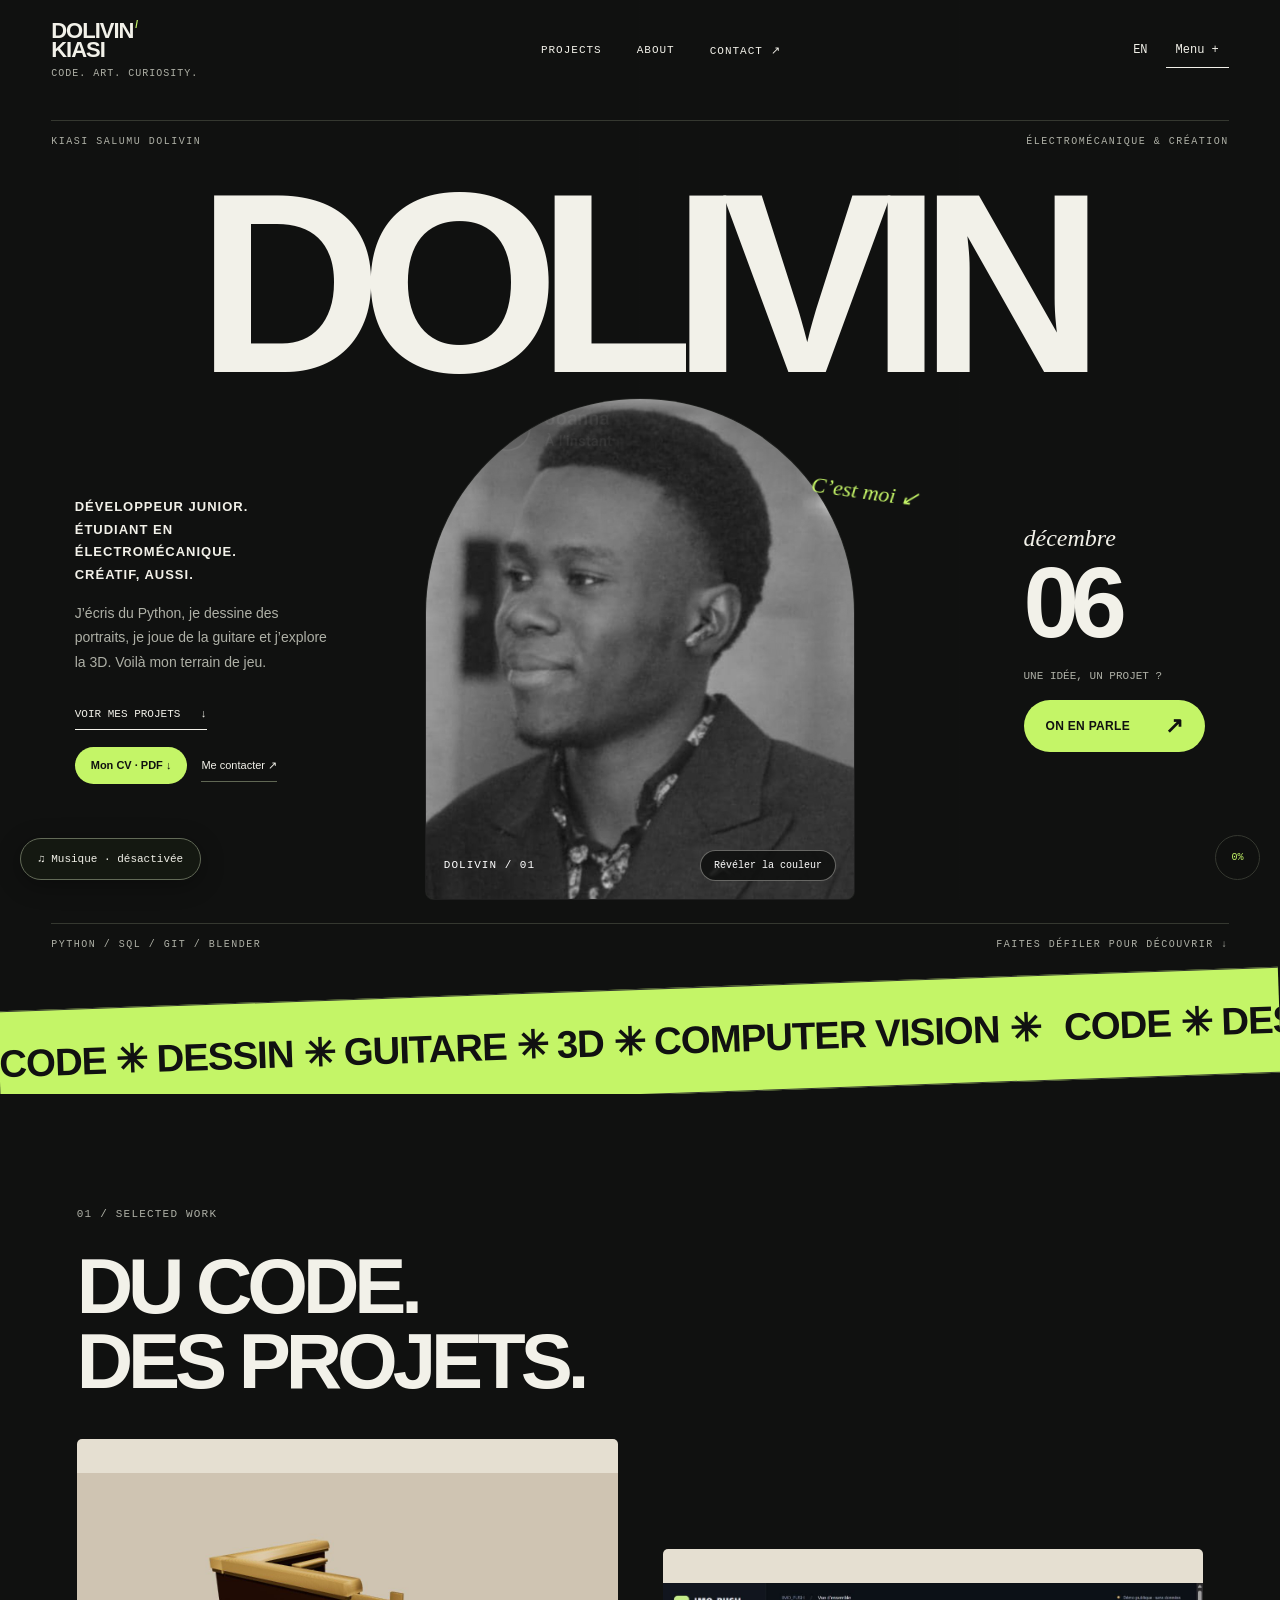
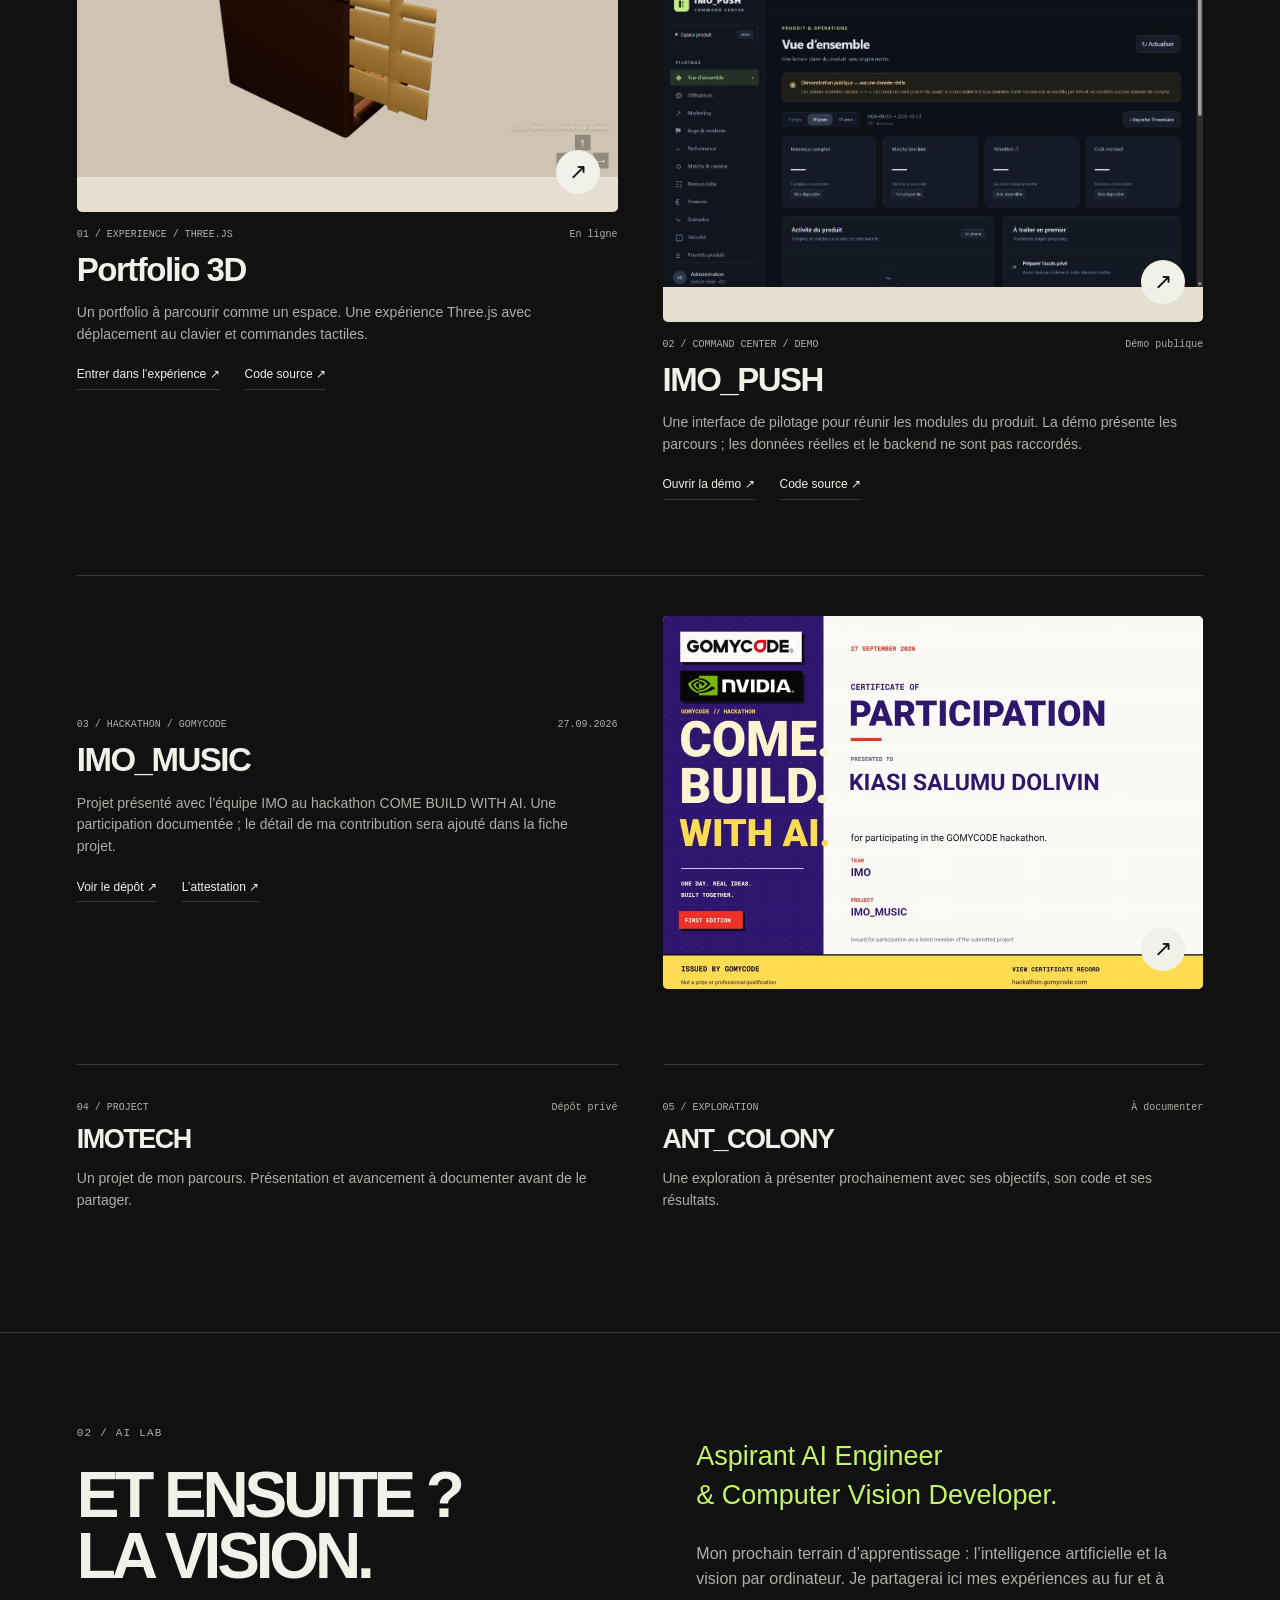
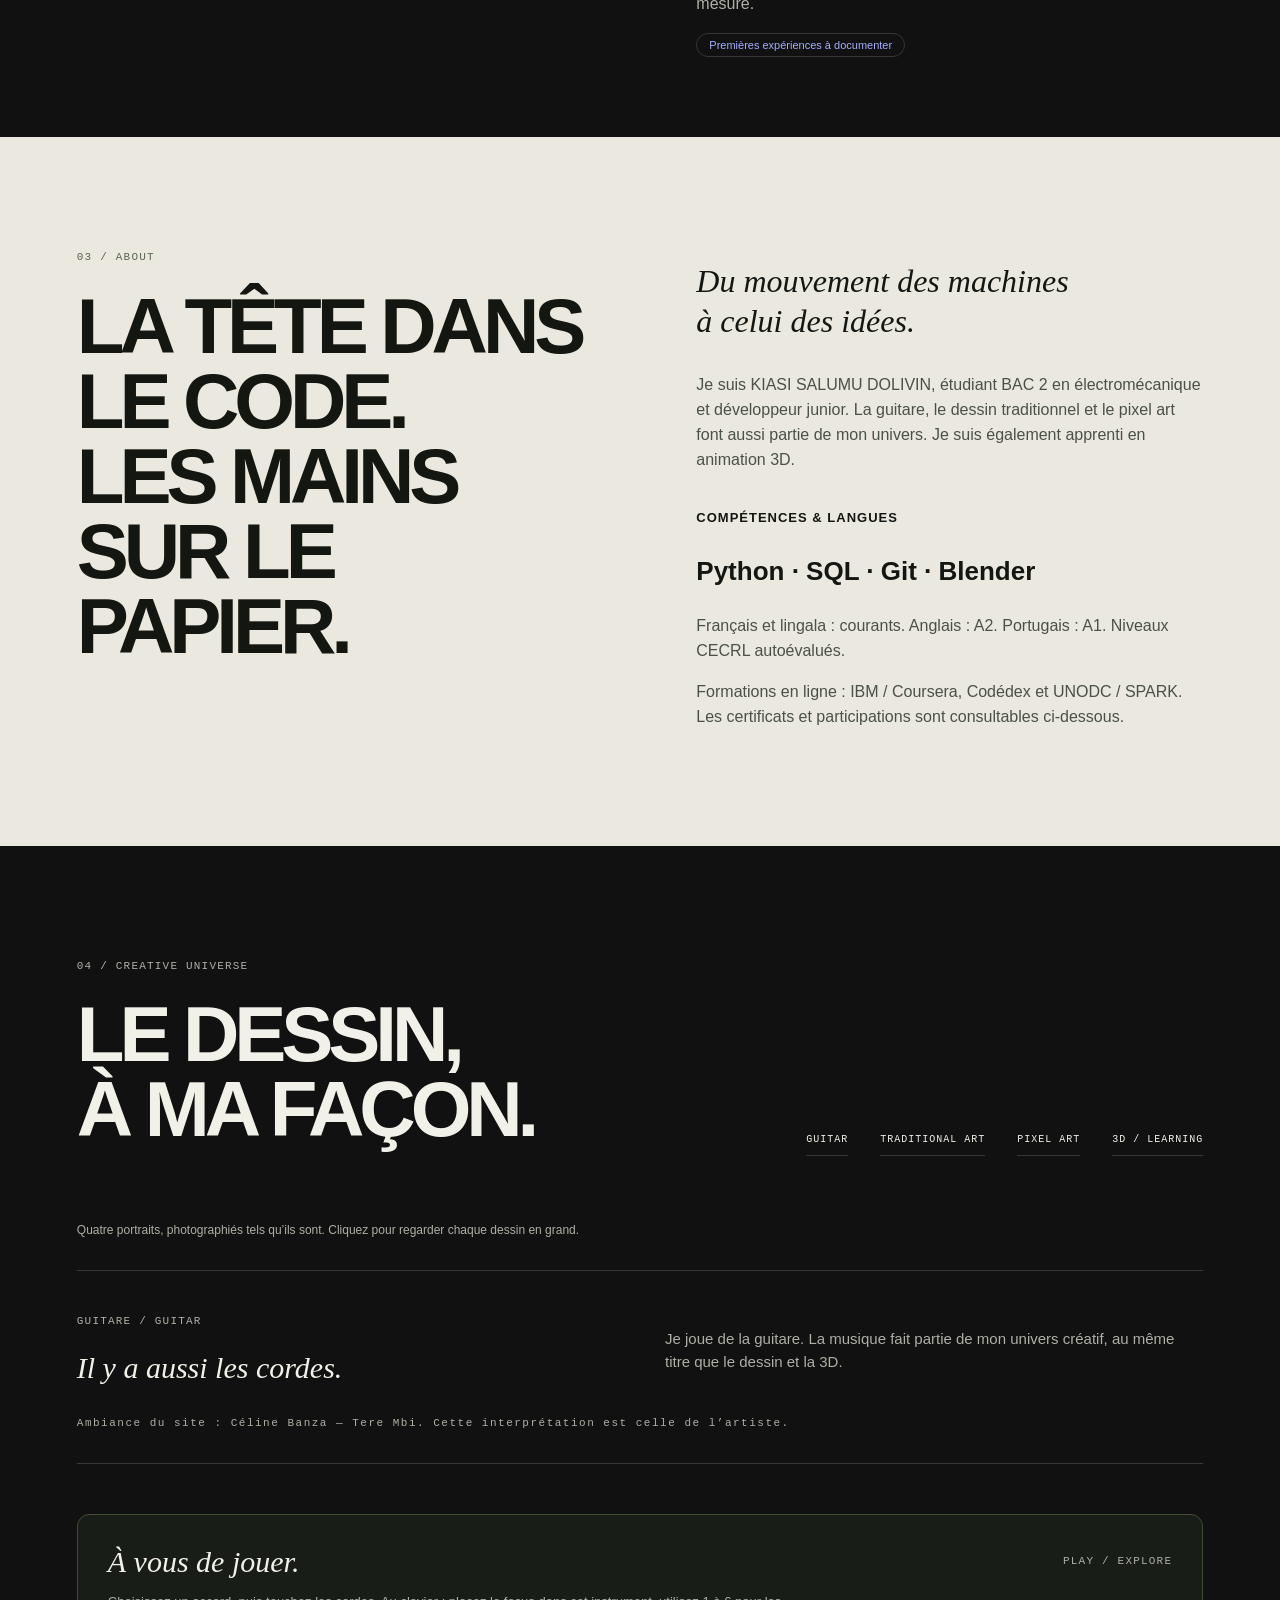
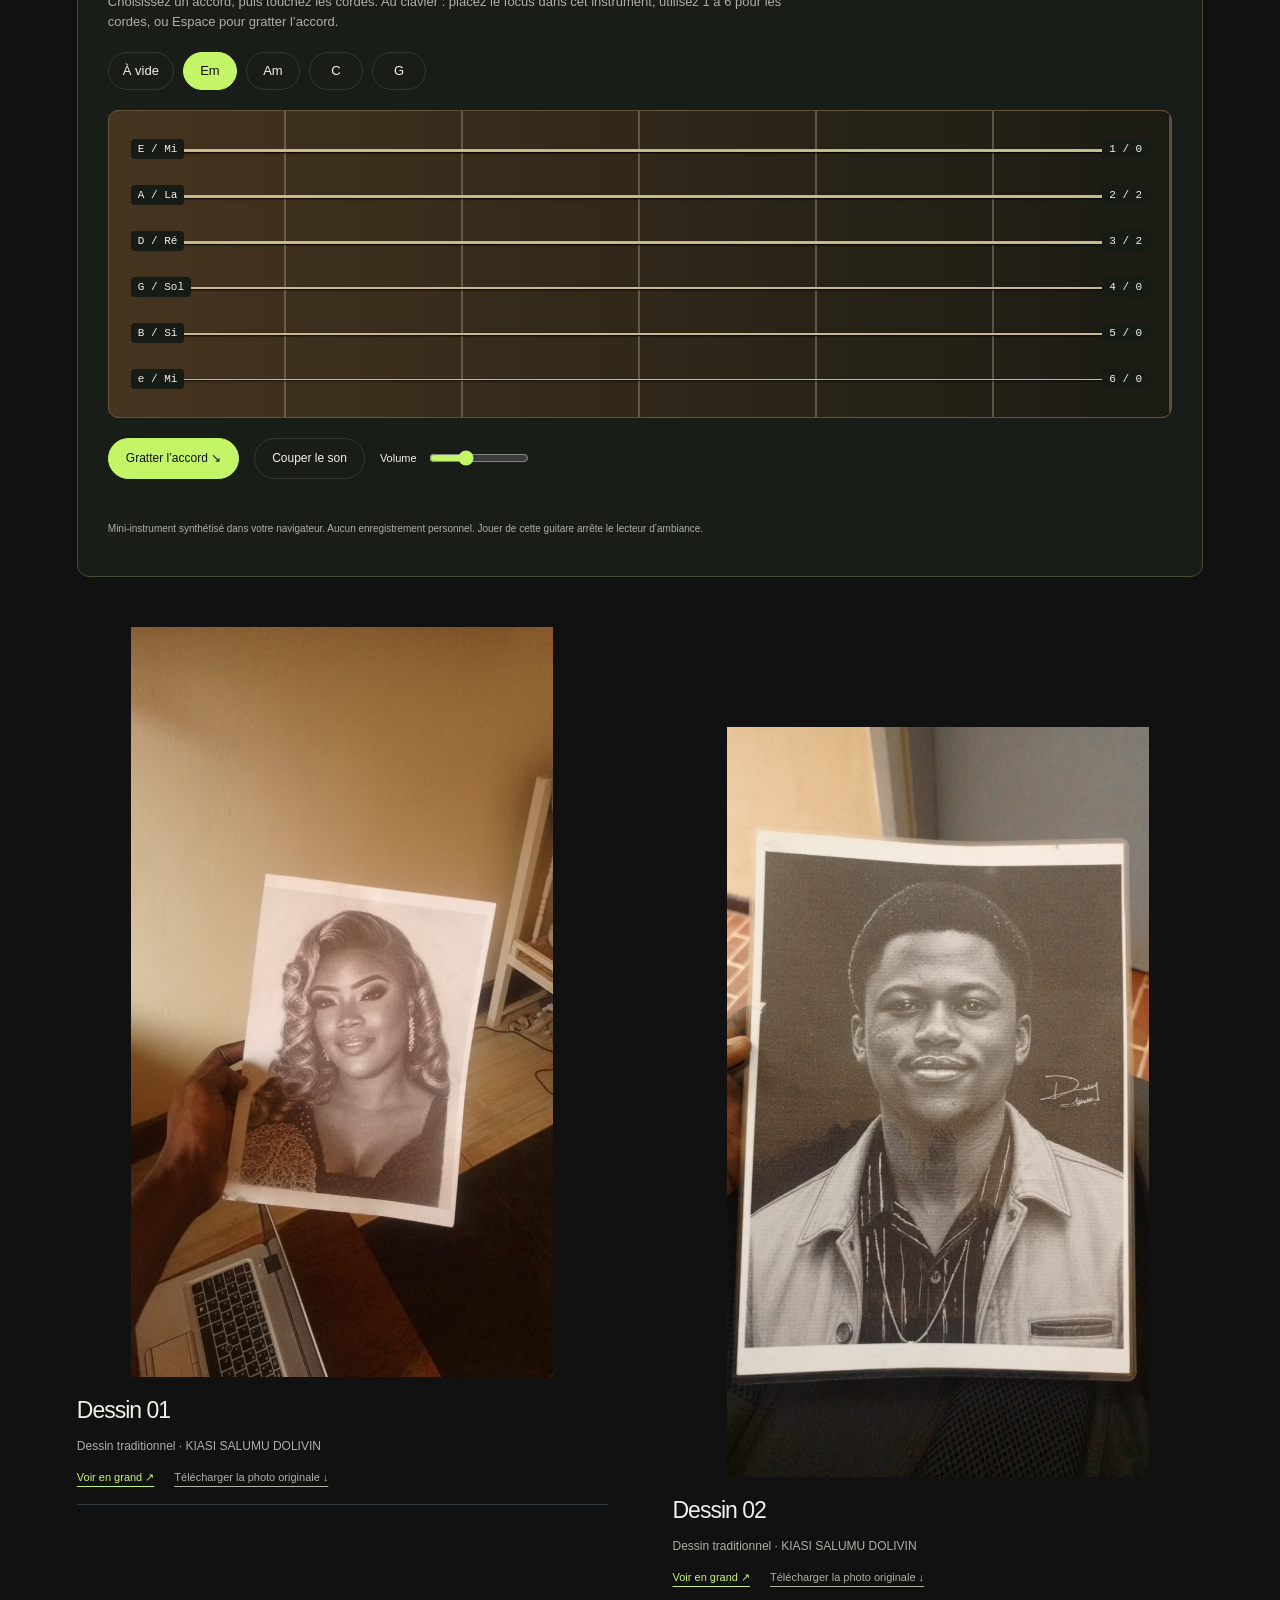
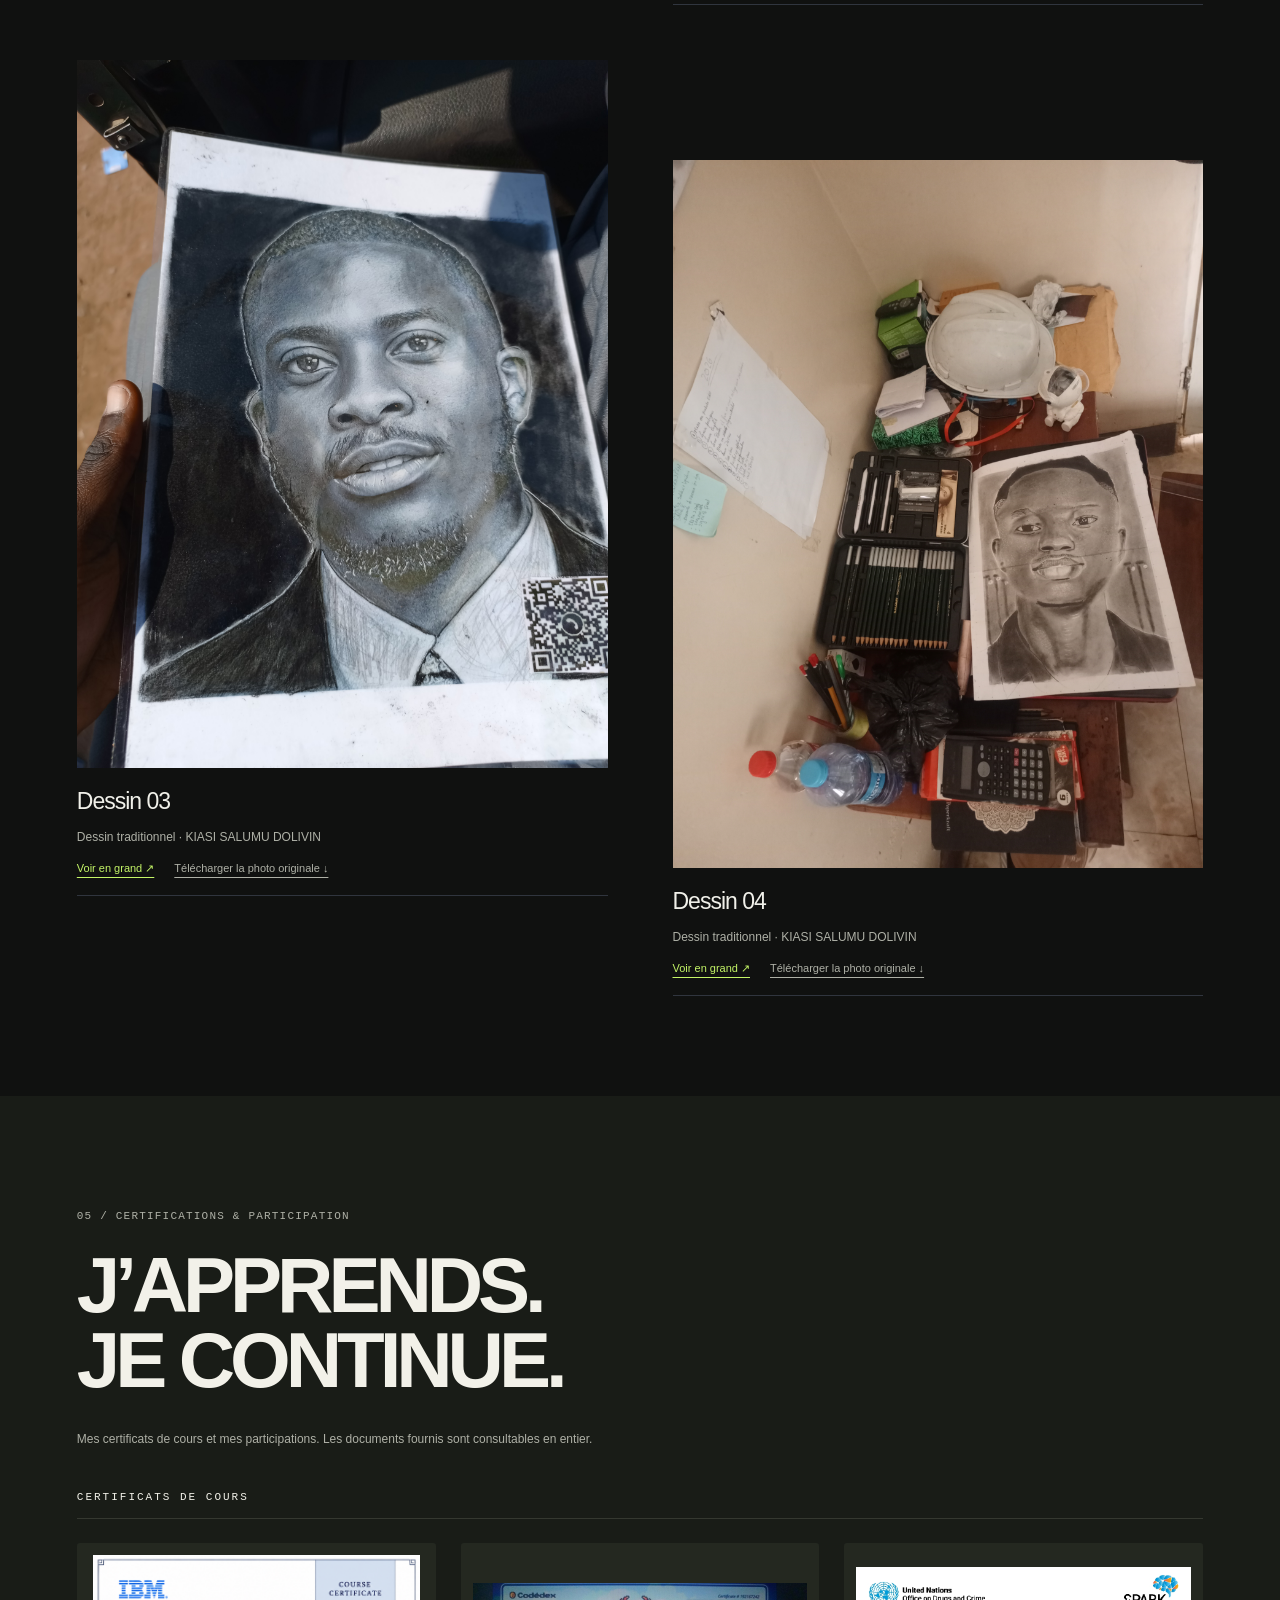
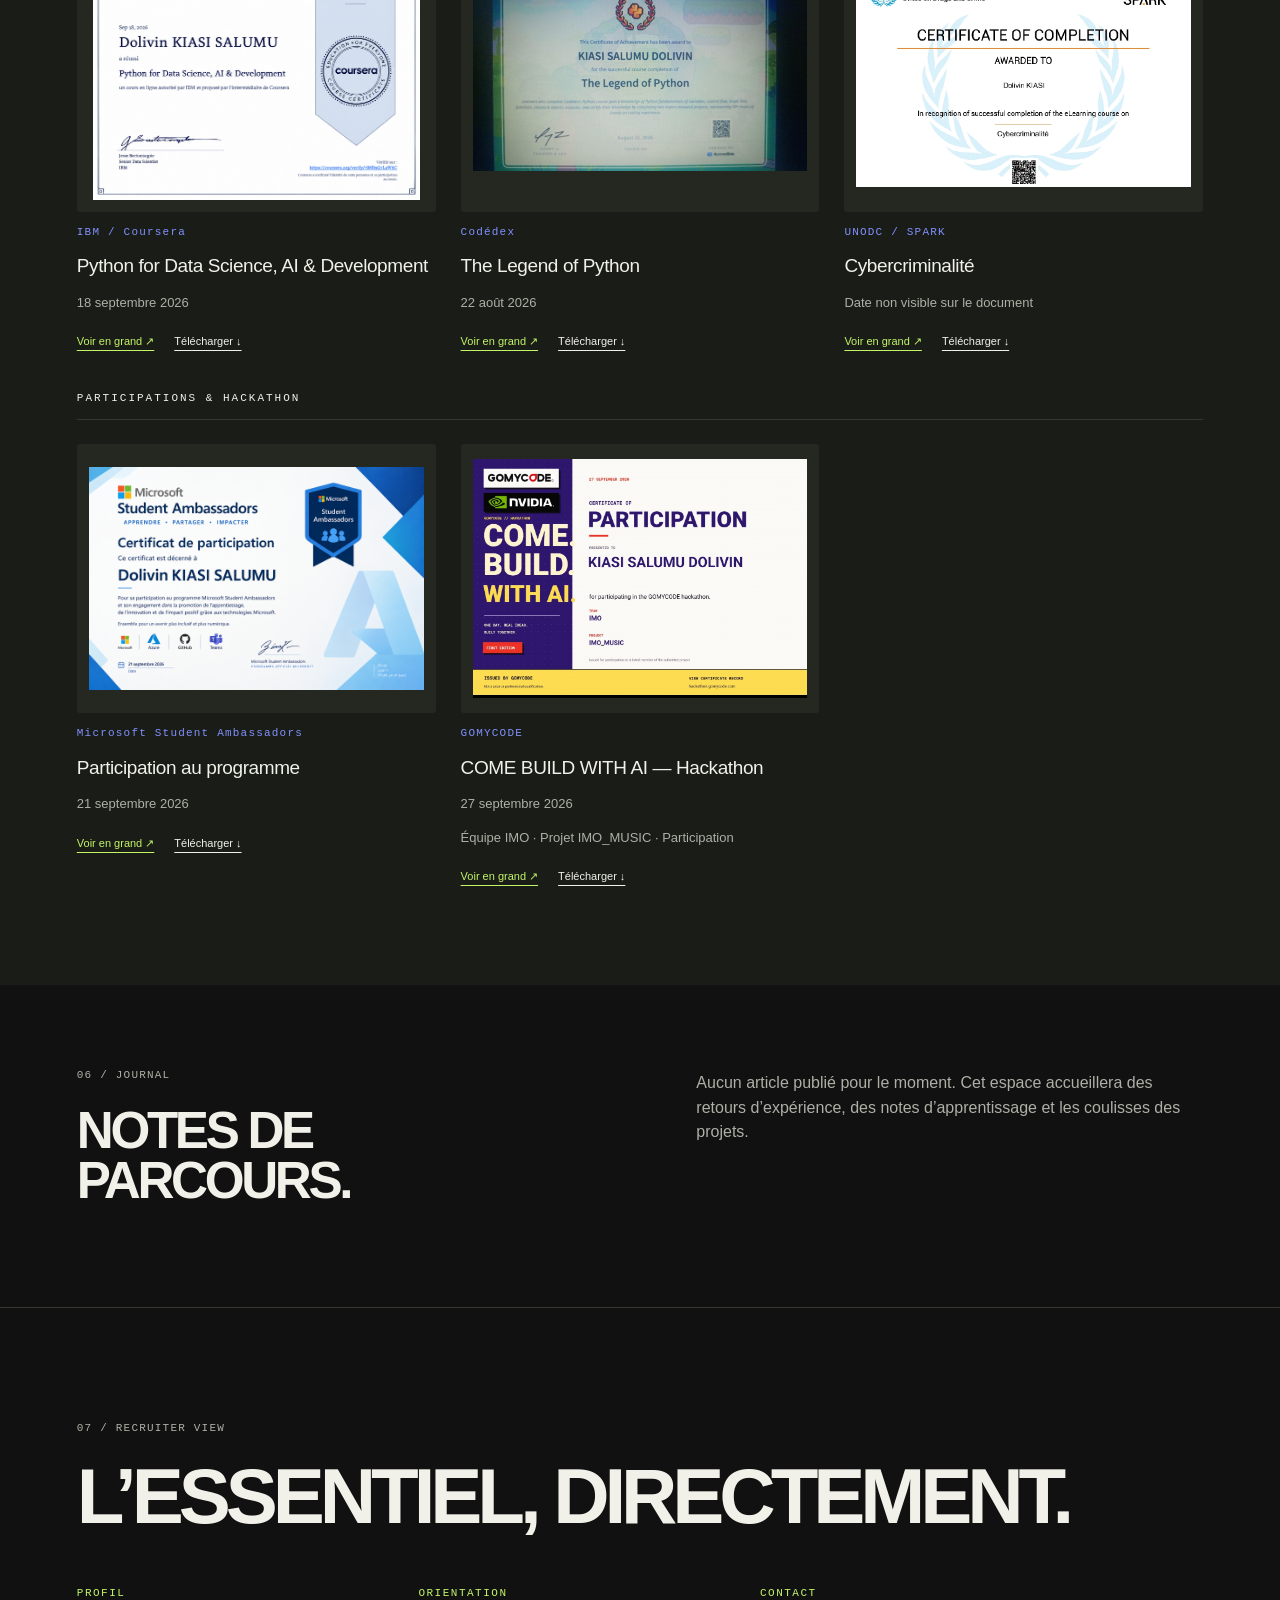
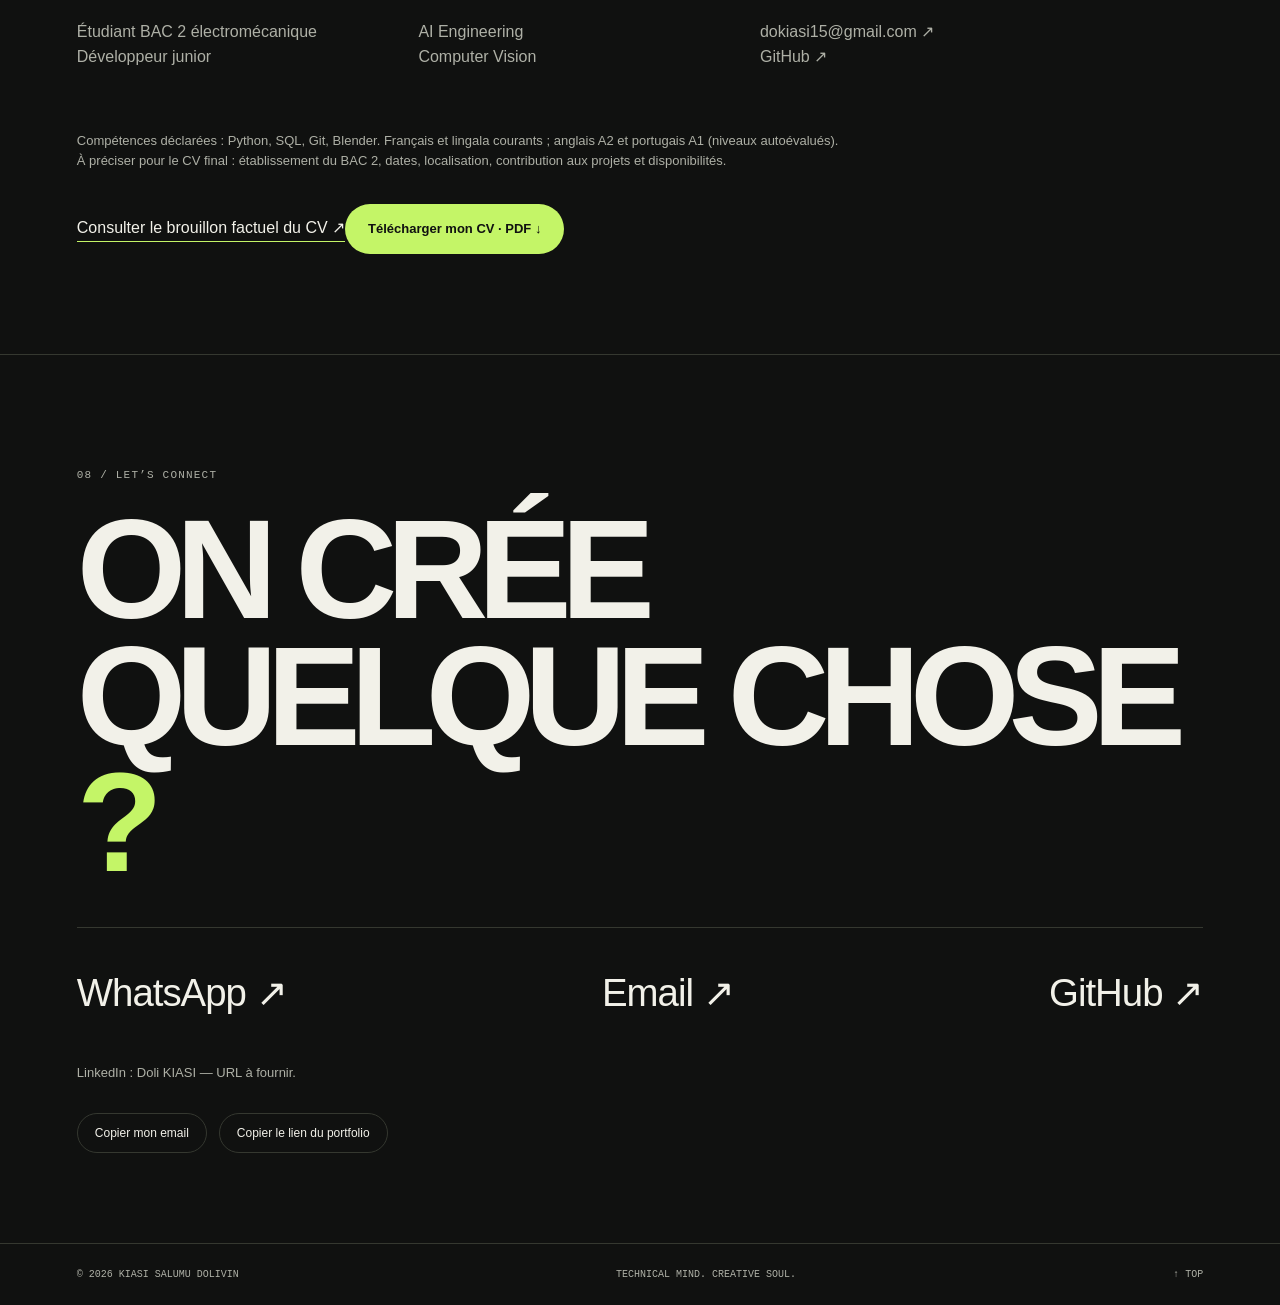
==== index.html @ 0165b2c6 "Refresh interactive guitar styling" ====
<!doctype html>
<html lang="fr"><head><meta charset="utf-8"><meta name="viewport" content="width=device-width,initial-scale=1"><meta name="description" content="Portfolio de KIASI SALUMU DOLIVIN — étudiant en électromécanique, développeur junior et créatif."><title>DOLIVIN — Portfolio</title><link rel="stylesheet" href="style.css"><link rel="stylesheet" href="project-links.css"><link rel="stylesheet" href="portrait.css"><link rel="stylesheet" href="certifications.css"><link rel="stylesheet" href="art.css"><link rel="stylesheet" href="editorial.css?v=3"><link rel="stylesheet" href="music-cv.css?v=2"><link rel="stylesheet" href="extras.css?v=1"><link rel="stylesheet" href="guitar.css?v=2"></head>
<body><a class="skip" href="#main">Aller au contenu / Skip to content</a><header><a class="brand" href="#home">DOLIVIN<span> /</span><br>KIASI<em>CODE. ART. CURIOSITY.</em></a><nav aria-label="Navigation principale"><a href="#projects">Projects</a><a href="#about">About</a><a href="#contact">Contact ↗</a></nav><div class="tools"><button id="lang" aria-label="Switch to English">EN</button><button id="menu" aria-expanded="false" aria-controls="allnav">Menu +</button></div></header>
<nav id="allnav" hidden aria-label="Toutes les rubriques"><a href="#home">Home</a><a href="#projects">Projects</a><a href="#ai">AI Lab</a><a href="#about">About</a><a href="#creative">Creative Universe</a><a href="#certifications">Certifications</a><a href="#journal">Journal</a><a href="#contact">Contact</a><a href="#recruiter">Recruiter View</a></nav>
<main id="main"><section id="home" class="hero"><div class="hero-topline"><span>KIASI SALUMU DOLIVIN</span><span data-fr="ÉLECTROMÉCANIQUE & CRÉATION" data-en="ELECTROMECHANICS & CREATION"></span></div><h1>DOLIVIN</h1><div class="hero-stage"><div class="hero-manifesto"><p class="role" data-fr="Développeur junior.<br>Étudiant en électromécanique.<br>Créatif, aussi." data-en="Junior developer.<br>Electromechanics student.<br>A creative, too."></p><p data-fr="J’écris du Python, je dessine des portraits et j’explore la 3D. Voilà mon terrain de jeu." data-en="I write Python, draw portraits and explore 3D. Welcome to my playground."></p><a class="mini-link" href="#projects" data-fr="VOIR MES PROJETS <span>↓</span>" data-en="EXPLORE MY WORK <span>↓</span>"></a></div><figure class="portrait"><span class="portrait-scribble" aria-hidden="true">C’est moi ↙</span><a class="portrait-frame" href="portrait-original.jpg" target="_blank" rel="noopener noreferrer" aria-label="Portrait original de KIASI SALUMU DOLIVIN"><img src="portrait-original.jpg" alt="KIASI SALUMU DOLIVIN en veste sombre." width="1080" height="2009" fetchpriority="high" decoding="async"></a><figcaption><span class="portrait-label">DOLIVIN / 01</span><button id="portrait-toggle" type="button" aria-pressed="false">Révéler la couleur</button></figcaption></figure><div class="hero-connect"><p class="month"></p><p class="day"></p><p class="connect-label" data-fr="UNE IDÉE, UN PROJET ?" data-en="AN IDEA, A PROJECT?"></p><a class="round-link" href="https://wa.me/243893905133"><span data-fr="ON EN PARLE" data-en="LET’S TALK"></span><b>↗</b></a></div></div><div class="hero-foot"><span>PYTHON / SQL / GIT / BLENDER</span><span data-fr="FAITES DÉFILER POUR DÉCOUVRIR ↓" data-en="SCROLL TO EXPLORE ↓"></span></div><div class="ribbon" aria-hidden="true"><div class="ribbon-track"><span>CODE ✳ DESSIN ✳ GUITARE ✳ 3D ✳ COMPUTER VISION ✳ </span><span>CODE ✳ DESSIN ✳ GUITARE ✳ 3D ✳ COMPUTER VISION ✳ </span><span>CODE ✳ DESSIN ✳ GUITARE ✳ 3D ✳ COMPUTER VISION ✳ </span><span>CODE ✳ DESSIN ✳ GUITARE ✳ 3D ✳ COMPUTER VISION ✳ </span></div></div></section>
<section id="projects"><div class="section-head"><p class="eyebrow">01 / SELECTED WORK</p><h2 data-fr="DU CODE.<br>DES PROJETS." data-en="SOME CODE.<br>SOME WORK."></h2></div><p class="note" data-fr="Les projets ci-dessous ont été déclarés par leur auteur. Leur avancement, les technologies utilisées et les livrables restent à confirmer." data-en="The projects below were reported by their author. Progress, technologies and deliverables still need confirmation."></p><div id="project-list"></div></section>
<section id="ai" class="split"><div><p class="eyebrow">02 / AI LAB</p><h2 data-fr="ET ENSUITE ?<br>LA VISION." data-en="WHAT’S NEXT?<br>VISION."></h2></div><div><p class="large" data-fr="Aspirant AI Engineer<br>& Computer Vision Developer." data-en="Aspiring AI Engineer<br>& Computer Vision Developer."></p><p data-fr="Mon prochain terrain d’apprentissage : l’intelligence artificielle et la vision par ordinateur. Je partagerai ici mes expériences au fur et à mesure." data-en="My next learning ground: artificial intelligence and computer vision. I will share my experiments here as they develop."></p><span class="tag" data-fr="Premières expériences à documenter" data-en="First experiments to document"></span></div></section>
<section id="about" class="split"><div><p class="eyebrow">03 / ABOUT</p><h2 data-fr="LA TÊTE DANS<br>LE CODE.<br>LES MAINS<br>SUR LE PAPIER." data-en="A MIND<br>FOR CODE.<br>A HAND<br>FOR DRAWING."></h2></div><div><p class="large" data-fr="Du mouvement des machines<br>à celui des idées." data-en="From the motion of machines<br>to the motion of ideas."></p><p data-fr="Je suis KIASI SALUMU DOLIVIN, étudiant BAC 2 en électromécanique et développeur junior. La guitare, le dessin traditionnel et le pixel art font aussi partie de mon univers. Je suis également apprenti en animation 3D." data-en="I’m KIASI SALUMU DOLIVIN, a second-year electromechanics student and junior developer. Guitar, traditional drawing and pixel art are also part of my world. I am learning 3D animation too."></p></div></section>
<section id="creative"><p class="eyebrow">04 / CREATIVE UNIVERSE</p><h2 data-fr="LE DESSIN,<br>À MA FAÇON." data-en="DRAWING.<br>MY WAY."></h2><div class="disciplines"><span>GUITAR</span><span>TRADITIONAL ART</span><span>PIXEL ART</span><span>3D / LEARNING</span></div><p class="note" data-fr="La galerie sera ouverte à réception des œuvres originales. Aucun visuel de substitution n’est présenté." data-en="The gallery will open once original works are available. No substitute visuals are displayed."></p><div id="gallery"></div></section>
<section id="certifications"><p class="eyebrow">05 / CERTIFICATIONS & PARTICIPATION</p><h2 data-fr="J’APPRENDS.<br>JE CONTINUE." data-en="LEARNING.<br>STILL GOING."></h2><p class="note" data-fr="Titres communiqués par l’auteur ; fichiers originaux indisponibles dans cette session. Les dates, identifiants et justificatifs restent à intégrer." data-en="Titles supplied by the author; original files are unavailable in this session. Dates, credentials and supporting documents remain to be added."></p><ul class="credentials"><li><span>IBM</span>Python for Data Science, AI & Development</li><li><span>CODÉDEX</span>Legend of Python</li><li><span>UNODC / SPARK</span><span data-fr="Cybercriminalité" data-en="Cybercrime"></span></li><li><span>MICROSOFT STUDENT AMBASSADORS</span><span data-fr="Participation" data-en="Participation"></span></li><li><span>GOMYCODE</span>COME BUILD WITH AI — <span data-fr="participation" data-en="participation"></span></li></ul></section>
<section id="journal" class="split"><div><p class="eyebrow">06 / JOURNAL</p><h2 data-fr="Notes de parcours." data-en="Notes along the way."></h2></div><p data-fr="Aucun article publié pour le moment. Cet espace accueillera des retours d’expérience, des notes d’apprentissage et les coulisses des projets." data-en="No articles published yet. This space will hold project reflections, learning notes and behind-the-scenes updates."></p></section>
<section id="recruiter" class="recruiter"><p class="eyebrow">07 / RECRUITER VIEW</p><h2 data-fr="L’essentiel, directement." data-en="The essentials, directly."></h2><div class="summary"><div><small data-fr="PROFIL" data-en="PROFILE"></small><p data-fr="Étudiant BAC 2 électromécanique<br>Développeur junior" data-en="Second-year electromechanics student<br>Junior developer"></p></div><div><small data-fr="ORIENTATION" data-en="DIRECTION"></small><p>AI Engineering<br>Computer Vision</p></div><div><small>CONTACT</small><p><a href="mailto:dokiasi15@gmail.com">dokiasi15@gmail.com ↗</a><br><a href="https://github.com/dokiasi15-lgtm">GitHub ↗</a></p></div></div><p class="note" data-fr="CV final en attente : établissement, dates de formation, localisation, compétences et niveaux vérifiables, rôle et état de chaque projet, langues et disponibilités." data-en="Final CV pending: school, education dates, location, verified skills and proficiency, project roles and status, languages and availability."></p><a class="text-link" href="CV-brouillon.html" data-fr="Consulter le brouillon factuel du CV ↗" data-en="View the factual CV draft ↗"></a></section>
<section id="contact"><p class="eyebrow">08 / LET’S CONNECT</p><h2 data-fr="ON CRÉE<br>QUELQUE CHOSE<span> ?</span>" data-en="LET’S BUILD<br>SOMETHING<span>.</span>"></h2><div class="contact-links"><a href="https://wa.me/243893905133">WhatsApp ↗</a><a href="mailto:dokiasi15@gmail.com">Email ↗</a><a href="https://github.com/dokiasi15-lgtm">GitHub ↗</a></div><p class="note" data-fr="LinkedIn : Doli KIASI — URL à fournir." data-en="LinkedIn: Doli KIASI — URL pending."></p></section></main><footer><span>© 2026 KIASI SALUMU DOLIVIN</span><span>TECHNICAL MIND. CREATIVE SOUL.</span><a href="#home">↑ TOP</a></footer><script src="app.js"></script><script src="project-links.js"></script><script src="portrait.js"></script><script src="certifications.js"></script><script src="art.js"></script><script src="profile.js"></script><div class="scroll-indicator" aria-hidden="true">0%</div><script src="editorial.js?v=2"></script><script src="music-cv.js?v=3"></script><script src="extras.js?v=1"></script><script src="guitar.js?v=1"></script></body></html>
---- style.css ----
:root{--bg:#0B0E13;--ink:#f0f0e9;--lime:#C4F567;--purple:#8290FF;--muted:#a4aab6;--line:#30353e}*{box-sizing:border-box}html{scroll-behavior:smooth;scroll-padding-top:100px}body{margin:0;background:var(--bg);color:var(--ink);font:16px/1.65 Arial,Helvetica,sans-serif}a{color:inherit;text-decoration:none}button{font:inherit;color:inherit;background:transparent;border:1px solid var(--line);padding:8px 14px;cursor:pointer}button:hover,a:hover{color:var(--lime)}:focus-visible{outline:2px solid var(--lime);outline-offset:6px}.skip{position:fixed;top:-100px;background:var(--lime);color:var(--bg);z-index:9;padding:12px}.skip:focus{top:0}header{height:88px;display:flex;align-items:center;justify-content:space-between;margin:0 5%;border-bottom:1px solid var(--line)}.brand{font-size:23px;font-weight:900;letter-spacing:-1px}.brand span{color:var(--lime);font-size:13px;vertical-align:top;margin-left:4px}header nav,.tools{display:flex;gap:30px}.tools{gap:8px}header nav{font-size:13px}#allnav{position:absolute;right:5%;top:80px;background:#161b24;border:1px solid var(--line);padding:25px;z-index:5;min-width:240px}#allnav a{display:block;padding:8px}main{max-width:1440px;margin:auto}section{padding:95px 5%;border-bottom:1px solid var(--line);scroll-margin-top:25px}.hero{padding-top:42px;padding-bottom:28px;min-height:680px}.eyebrow,small{font:11px/1.7 'Courier New',monospace;letter-spacing:1.5px}.eyebrow{display:flex;align-items:center;gap:10px;color:var(--muted)}.dot{width:7px;height:7px;background:var(--lime);border-radius:50%}.edition{margin-left:auto}.intro{margin:85px 0 22px;font:12px 'Courier New',monospace;letter-spacing:3px}h1{font-size:clamp(48px,6.7vw,98px);line-height:1.04;font-weight:500;letter-spacing:-5px;margin:0 0 40px}h1::first-line{color:var(--ink)}h2{font-size:clamp(35px,4vw,60px);font-weight:500;line-height:1.12;letter-spacing:-2px;margin:22px 0 32px}h2 span{color:var(--lime)}p{color:var(--muted);max-width:660px}.hero-bottom{display:flex;align-items:center;justify-content:space-between;gap:40px}.hero-bottom p{max-width:490px;font-size:15px}.cta{background:var(--lime);color:var(--bg);padding:16px 24px;font-size:14px;white-space:nowrap}.cta:hover{background:#d8ff99;color:var(--bg)}.hero-foot{display:flex;justify-content:space-between;margin-top:65px;font:10px 'Courier New',monospace;letter-spacing:1.5px;color:var(--muted)}.section-head{display:flex;align-items:start;justify-content:space-between}.section-head h2{width:64%;margin-top:0}.note{font-size:13px;max-width:770px}.project{border-top:1px solid var(--line)}.project:last-child{border-bottom:1px solid var(--line)}.project summary{cursor:pointer;list-style:none;display:grid;grid-template-columns:60px 1fr auto 30px;gap:20px;align-items:center;padding:27px 0}.project summary::-webkit-details-marker{display:none}.number{font:12px 'Courier New',monospace;color:var(--muted)}.project h3{font-size:29px;font-weight:500;letter-spacing:-1px;margin:0}.tag{border:1px solid var(--line);border-radius:30px;padding:5px 12px;font-size:11px;color:var(--purple)}.project-body{padding:0 30px 25px 80px;max-width:800px}.project[open] .plus{transform:rotate(45deg)}.plus{font-size:25px;color:var(--lime)}#project-list{margin-top:35px}.split{display:grid;grid-template-columns:1fr 1fr;gap:70px}.large{font-size:25px;line-height:1.45;color:var(--ink);margin-top:24px}.disciplines{display:flex;flex-wrap:wrap;gap:12px;margin:40px 0}.disciplines span{padding:12px 20px;border:1px solid var(--line);font:11px 'Courier New',monospace;letter-spacing:1px}.credentials{list-style:none;padding:0;margin:40px 0 0}.credentials li{padding:22px 0;border-top:1px solid var(--line);display:grid;grid-template-columns:36% 1fr}.credentials li>span:first-child{font:11px/1.7 'Courier New',monospace;color:var(--muted)}.summary{display:grid;grid-template-columns:1fr 1fr 1.4fr;gap:25px;margin:45px 0}.summary small{color:var(--purple)}.text-link{display:inline-block;border-bottom:1px solid var(--lime);margin-top:15px}.recruiter{background:#11161e}#contact h2{font-size:clamp(55px,7vw,100px)}.contact-links{display:flex;gap:45px;font-size:20px;margin:40px 0}footer{padding:30px 5%;display:flex;justify-content:space-between;font:10px 'Courier New',monospace;color:var(--muted);gap:25px}#gallery img{width:100%;height:auto;object-fit:contain}#gallery figure{margin:25px 0}#gallery figcaption{color:var(--muted)}@media(min-width:900px){.hero{perspective:1200px}.cta{transition:transform .2s}.cta:hover{transform:translateY(-3px) rotateX(5deg)}}@media(max-width:700px){header{height:74px}header nav{display:none}.brand{font-size:21px}section{padding:64px 6%}.hero{padding-top:28px;min-height:660px}.eyebrow{font-size:9px;letter-spacing:1px}.edition{display:none}.intro{margin-top:70px;font-size:10px;letter-spacing:2px}h1{font-size:54px;letter-spacing:-2.7px;margin-bottom:25px}.hero-bottom{display:block}.hero-bottom p{font-size:15px}.cta{display:inline-block;margin-top:18px}.hero-foot{margin-top:60px;font-size:8px;gap:30px}.section-head,.split{display:block}.section-head h2{width:auto;margin-top:24px}h2{letter-spacing:-1.5px}.project summary{grid-template-columns:24px 1fr 22px;gap:12px;padding:24px 0}.project summary .tag{grid-column:2;grid-row:2;justify-self:start}.project summary .plus{grid-column:3;grid-row:1}.project h3{font-size:25px}.project-body{padding:0 0 20px 36px}.credentials li{grid-template-columns:1fr;gap:8px}.summary{grid-template-columns:1fr}.contact-links{gap:24px;font-size:18px}footer{flex-wrap:wrap}.disciplines{gap:8px}.disciplines span{padding:10px;font-size:10px}}@media(prefers-reduced-motion:reduce){html{scroll-behavior:auto}*{transition:none!important}}
---- project-links.css ----
.project-actions{display:flex;gap:12px;flex-wrap:wrap;padding:0 0 25px 80px}.project-actions a{border:1px solid #C4F567;color:#C4F567;padding:10px 16px;font-size:13px}.project-actions a:hover{background:#C4F567;color:#0B0E13}@media(max-width:700px){.project-actions{padding-left:36px}.project-actions a{font-size:12px}}
---- portrait.css ----
.hero{display:grid;grid-template-columns:minmax(0,1fr) minmax(260px,32%);column-gap:5%;align-items:start}.hero>.eyebrow,.hero>.hero-foot{grid-column:1/-1}.hero>.intro,.hero>h1,.hero>.hero-bottom{grid-column:1}.hero>.intro{margin-top:60px}.hero>h1{font-size:clamp(45px,5.3vw,76px);letter-spacing:-3px}.hero>.hero-bottom{display:block}.hero .cta{display:inline-block;margin-top:12px}.portrait{grid-column:2;grid-row:2/5;margin:45px 0 0;min-width:0}.portrait-frame{display:block;overflow:hidden;background:#11161e;border:1px solid #30353e}.portrait img{display:block;width:100%;height:auto;filter:grayscale(1);transition:filter .45s ease}.portrait.is-color img{filter:grayscale(0)}.portrait figcaption{display:flex;justify-content:space-between;gap:12px;align-items:center;margin-top:12px}.portrait-label{font:10px/1.6 'Courier New',monospace;color:#a4aab6;letter-spacing:1px}.portrait button{font-size:11px;border-color:#8290FF;white-space:nowrap}.portrait-original{display:inline-block;font-size:11px;color:#a4aab6;margin-top:12px;text-decoration:underline}@media(hover:hover) and (pointer:fine){.portrait-frame:hover img{filter:grayscale(0)}}@media(max-width:700px){.hero{display:flex;flex-direction:column;min-height:0}.hero>.eyebrow{width:100%}.hero>.intro{margin-top:50px}.hero>h1{font-size:clamp(42px,11vw,65px);letter-spacing:-2px}.hero>.portrait{order:1;width:100%;max-width:420px;align-self:center;margin-top:38px}.hero>.hero-foot{order:2;width:100%;margin-top:35px}.portrait-frame{max-height:none}.portrait img{width:100%;height:auto}}@media(prefers-reduced-motion:reduce){.portrait img{transition:none}}
---- certifications.css ----
.certificate-group{margin-top:42px}.certificate-group>h3{font-size:22px;font-weight:500;margin-bottom:24px}.certificate-grid{display:grid;grid-template-columns:repeat(2,minmax(0,1fr));gap:28px}.certificate{border:1px solid #30353e;padding:20px;min-width:0}.certificate>a:first-child{display:flex;align-items:center;justify-content:center;background:#151a23;aspect-ratio:4/3}.certificate img{width:100%;height:100%;max-height:350px;object-fit:contain;display:block}.certificate h4{font-size:20px;font-weight:500;line-height:1.4;margin:12px 0}.certificate p{font-size:13px}.certificate .eyebrow{color:#8290ff;font-size:11px}.certificate-actions{display:flex;flex-wrap:wrap;gap:20px;margin-top:20px;font-size:13px}.certificate-actions a{text-decoration:underline;text-underline-offset:5px}.certificate-actions a:first-child{color:#C4F567}@media(max-width:700px){.certificate-grid{grid-template-columns:1fr}.certificate{padding:15px}.certificate h4{font-size:19px}}
---- art.css ----
#gallery{display:grid;grid-template-columns:repeat(2,minmax(0,1fr));gap:32px;margin-top:38px}#gallery figure{margin:0;min-width:0}#gallery .art-frame{display:flex;align-items:center;justify-content:center;background:#11161e;border:1px solid #30353e;padding:12px}#gallery .art-frame img{width:100%;height:auto;object-fit:contain;display:block;filter:none;transform:none}#gallery figcaption{padding:18px 0;border-bottom:1px solid #30353e}#gallery h3{font-size:20px;font-weight:500;color:#f0f0e9;margin:0 0 6px}#gallery p{font-size:12px;margin:8px 0}#gallery .art-links{display:flex;flex-wrap:wrap;gap:20px;margin-top:14px;font-size:13px}#gallery .art-links a{text-decoration:underline;text-underline-offset:5px}#gallery .art-links a:first-child{color:#C4F567}@media(max-width:700px){#gallery{grid-template-columns:1fr;gap:28px}}
---- editorial.css ----
/* Editorial direction: type, real work, an unretouched portrait. */
:root{--bg:#101110;--ink:#f2f1e9;--muted:#aeb0a6;--line:#353830;--lime:#C4F567;--purple:#a7adff}body{font-family:Arial,Helvetica,sans-serif;line-height:1.55}body:before{content:'';position:fixed;inset:0;pointer-events:none;z-index:-1;background:repeating-linear-gradient(90deg,transparent 0,transparent calc(25% - 1px),#ffffff03 25%)}header{margin:0;padding:22px 4%;height:100px;border:0;position:relative;z-index:30}.brand{font-size:22px;letter-spacing:-1px;line-height:.88;font-weight:900}.brand span{color:var(--lime);font-size:10px;margin-left:0}.brand em{font:10px 'Courier New',monospace;font-style:normal;letter-spacing:1px;color:var(--muted);display:block;margin-top:9px}header nav{gap:35px;font:11px 'Courier New',monospace;letter-spacing:1px;text-transform:uppercase}.tools button{border:0;font:12px 'Courier New',monospace;padding:10px}.tools #menu{border-bottom:1px solid var(--ink)}main{max-width:none}section{padding:100px 6%;border:0}.eyebrow{font-size:11px;letter-spacing:1.2px;color:var(--muted)}h2{font-size:clamp(44px,6.1vw,88px);font-weight:800;letter-spacing:-.065em;text-transform:uppercase;line-height:.96}.hero{display:block;position:relative;min-height:0;padding:20px 4% 0;overflow:hidden;perspective:none}.hero-topline{display:flex;justify-content:space-between;gap:20px;font:10px 'Courier New',monospace;letter-spacing:1.5px;border-top:1px solid var(--line);padding-top:15px;color:var(--muted)}.hero>h1{font-size:clamp(100px,20vw,310px);line-height:.85;letter-spacing:-.085em;font-weight:900;margin:28px 0 0;text-align:center;color:var(--ink)}.hero-stage{display:grid;grid-template-columns:1fr 1.4fr 1fr;gap:4%;align-items:center;position:relative;padding:0 2%;margin-top:-14px;min-height:520px}.hero-manifesto{padding-bottom:10px}.hero-manifesto .role{font-size:13px;letter-spacing:1px;text-transform:uppercase;font-weight:700;color:var(--ink);max-width:230px}.hero-manifesto p{font-size:14px;max-width:260px;line-height:1.75}.hero-manifesto .mini-link{display:inline-flex;gap:20px;margin-top:20px;font:11px 'Courier New',monospace;border-bottom:1px solid var(--ink);padding-bottom:9px}.hero .portrait{margin:0;position:relative;width:100%;grid-column:auto;grid-row:auto;align-self:end;max-width:470px;justify-self:center}.hero .portrait-frame{height:500px;border:0;border-radius:220px 220px 8px 8px;position:relative;background:#33382f;box-shadow:0 0 0 1px #ffffff10}.hero .portrait img{width:100%;height:100%;object-fit:cover;object-position:50% 18%;filter:grayscale(1)}.hero .portrait.is-color img{filter:none}.hero .portrait figcaption{position:absolute;bottom:18px;left:18px;right:18px;align-items:center;z-index:2;margin:0}.hero .portrait button{background:#101110e6;border:1px solid #f2f1e960;border-radius:30px;padding:9px 13px;color:#fff;font:10px 'Courier New',monospace}.hero .portrait-label{color:white;font:11px 'Courier New',monospace}.hero .portrait-original{display:none}.portrait-scribble{position:absolute;right:-65px;top:80px;font:italic 22px Georgia,serif;transform:rotate(8deg);color:var(--lime);z-index:2}.hero-connect{justify-self:end;max-width:260px}.hero-connect .day{font-size:100px;letter-spacing:-8px;line-height:1;font-weight:800;color:var(--ink);margin:0}.hero-connect .month{font:italic 24px Georgia,serif;color:var(--ink);margin:0}.hero-connect .connect-label{font:11px 'Courier New',monospace;color:var(--muted);margin:18px 0}.round-link{display:flex;align-items:center;justify-content:space-between;gap:35px;background:var(--lime);color:#101110;padding:15px 22px;border-radius:40px;font-size:12px;font-weight:800;letter-spacing:.3px}.round-link b{font-size:22px;line-height:1}.round-link:hover{color:#101110;background:#e2ffb6}.hero-foot{margin:24px 0;padding:15px 0;border-top:1px solid var(--line);font-size:10px}.ribbon{overflow:hidden;padding:22px 0;margin:0 -4.4%;border-top:1px solid var(--line);border-bottom:1px solid var(--line);transform:rotate(-2deg);background:var(--lime);color:#111;font-weight:900;font-size:clamp(25px,3vw,42px);letter-spacing:-1px}.ribbon-track{display:flex;width:max-content;animation:ribbon 35s linear infinite}.ribbon span{white-space:nowrap;padding-right:24px}@keyframes ribbon{to{transform:translateX(-50%)}}.section-head{display:block}.section-head h2{width:auto;margin:25px 0}.section-head .eyebrow{justify-content:space-between}.work-intro{display:flex;align-items:end;justify-content:space-between;gap:30px}.work-intro h2{max-width:800px}.work-intro p{font-size:14px;max-width:250px;margin-bottom:25px}#projects>.note{display:none}#project-list{display:grid;grid-template-columns:1fr 1fr;gap:75px 45px;margin-top:40px}.work-card{min-width:0}.work-card:nth-child(2){margin-top:110px}.work-visual{display:block;overflow:hidden;background:#e5dfd1;aspect-ratio:1.45;border-radius:5px;position:relative}.work-visual img{width:100%;height:100%;object-fit:contain;transition:transform .5s}.work-visual:hover img{transform:scale(1.025)}.work-visual .open-mark{position:absolute;bottom:18px;right:18px;background:var(--ink);color:#101110;width:44px;height:44px;border-radius:50%;display:grid;place-items:center;font-size:22px}.work-meta{display:flex;justify-content:space-between;align-items:center;gap:20px;margin-top:17px;font:10px 'Courier New',monospace;color:var(--muted)}.work-card h3{font-size:33px;letter-spacing:-1.5px;margin:12px 0 8px;line-height:1.1}.work-card p{font-size:14px;max-width:520px}.work-card .work-links{display:flex;gap:25px;font-size:12px;margin-top:20px}.work-links a{border-bottom:1px solid var(--line);padding-bottom:5px}.work-card.tertiary{border-top:1px solid var(--line);padding-top:20px}.work-card.tertiary h3{font-size:27px}.work-card.music{grid-column:1/-1;display:grid;grid-template-columns:1fr 1fr;gap:45px;align-items:center;border-top:1px solid var(--line);padding-top:40px}.music img{width:100%;height:auto;display:block}.work-caption{font:10px 'Courier New',monospace;color:var(--muted);margin-top:8px}.split{grid-template-columns:1fr 1fr;gap:10%}#about{background:#eae8df;color:#141711;position:relative}#about p{color:#4b5146}#about .eyebrow{color:#5d6654}#about h2{max-width:540px}#about .large{font:italic 32px/1.25 Georgia,serif;color:#141711}#profile-skills h3{font-size:13px;text-transform:uppercase;letter-spacing:1px;margin-top:36px}#profile-skills p:first-of-type{font-size:26px;font-weight:700;line-height:1.3;color:#141711}#ai{padding-top:80px;padding-bottom:80px;border-top:1px solid var(--line)}#ai .large{font-size:27px;color:var(--lime)}#ai h2{font-size:clamp(40px,5vw,70px)}#creative{position:relative}#creative>h2{max-width:800px}#creative>.note{max-width:550px;font-size:12px}.disciplines{justify-content:flex-end;margin-top:-55px;margin-bottom:65px}.disciplines span{border:0;border-bottom:1px solid var(--line);padding:10px 0;margin-left:20px;font-size:10px}#gallery{gap:55px 65px;align-items:start;margin-top:50px}#gallery figure:nth-child(2n){padding-top:100px}#gallery .art-frame{padding:0;border:0;background:none}#gallery .art-frame img{max-height:750px;width:100%;height:auto;object-fit:contain}#gallery h3{font-size:23px;letter-spacing:-1px}#gallery figcaption{padding-top:16px}#gallery .art-links a{font-size:11px}#certifications{background:#191c17}#certifications>h2{max-width:850px}#certifications>.note{font-size:12px;max-width:650px}.certificate-grid{grid-template-columns:repeat(3,minmax(0,1fr));gap:25px}.certificate{border:0;padding:0}.certificate>a:first-child{background:#242820;padding:12px;border-radius:3px}.certificate h4{font-size:19px;letter-spacing:-.4px}.certificate-group>h3{font:11px 'Courier New',monospace;text-transform:uppercase;letter-spacing:2px;border-bottom:1px solid var(--line);padding-bottom:15px}.certificate-actions{font-size:11px}#journal{border-bottom:1px solid var(--line);padding-top:70px;padding-bottom:70px}#journal h2{font-size:clamp(36px,4vw,60px)}.recruiter{background:var(--bg);border-bottom:1px solid var(--line)}.summary{margin:45px 0}.summary p{font-size:16px}.summary small{color:var(--lime)}#contact{padding-bottom:90px}#contact>h2{font-size:clamp(65px,11vw,160px);letter-spacing:-.075em;max-width:1200px;line-height:.9}#contact .contact-links{border-top:1px solid var(--line);padding-top:35px;justify-content:space-between;font-size:clamp(19px,3vw,40px);letter-spacing:-1px}footer{border-top:1px solid var(--line);padding:25px 6%}#allnav{position:fixed;inset:90px 3% auto auto;max-height:calc(100dvh - 110px);overflow:auto;min-width:330px;background:#c4f567;color:#101110;padding:25px 30px;border:0;box-shadow:0 20px 70px #0009;z-index:40}#allnav a{font-weight:800;font-size:25px;letter-spacing:-1px;border-bottom:1px solid #10111030;padding:9px 0}#allnav a:hover{color:#101110;padding-left:10px}#allnav a:before{counter-increment:nav;content:'0' counter(nav);font:10px 'Courier New';display:inline-block;width:28px;vertical-align:middle}#allnav{counter-reset:nav}.reveal-item{animation:arrive .65s ease both}@keyframes arrive{from{opacity:0;transform:translateY(20px)}to{opacity:1;transform:none}}.scroll-indicator{position:fixed;bottom:20px;right:20px;background:#101110d9;color:var(--lime);border:1px solid var(--line);border-radius:50%;width:45px;height:45px;display:grid;place-items:center;font:10px 'Courier New',monospace;z-index:25}
@media(hover:hover){.hero .portrait-frame:hover img{filter:none}}@media(min-width:1600px){section{padding-left:max(6%,calc((100vw - 1450px)/2));padding-right:max(6%,calc((100vw - 1450px)/2))}}@media(max-width:900px){.hero-stage{grid-template-columns:1fr 1.4fr;gap:6%;min-height:470px}.hero-connect{display:none}.hero .portrait-frame{height:440px}.hero>h1{font-size:21vw}.portrait-scribble{right:-10px;top:40px;font-size:19px}.disciplines{margin-top:0;justify-content:flex-start;margin-bottom:25px}.disciplines span{margin-left:0;margin-right:20px}.certificate-grid{grid-template-columns:1fr 1fr}.work-intro{display:block}.work-intro p{max-width:500px}#project-list{gap:45px 30px}}
@media(max-width:700px){header{height:84px;padding:18px 6%}.brand{font-size:19px}.brand em{font-size:8px}section{padding:65px 6%}.hero{display:block;padding:12px 6% 0}.hero-topline{font-size:8px;line-height:1.6}.hero-topline span:last-child{max-width:100px;text-align:right}.hero>h1{font-size:21vw;letter-spacing:-.085em;margin:25px 0 12px}.hero-stage{display:flex;flex-direction:column;padding:0;gap:22px;margin-top:0;min-height:0}.hero-manifesto{align-self:start;display:grid;grid-template-columns:1fr 1fr;gap:8px 20px;width:100%;padding:0}.hero-manifesto .role{font-size:10px;line-height:1.7;margin:0}.hero-manifesto p{font-size:12px;margin:0;line-height:1.6}.hero-manifesto .mini-link{font-size:10px;margin:0;grid-column:1/-1;justify-self:start;gap:35px}.hero .portrait{align-self:center;width:85%;max-width:350px;margin:0}.hero .portrait-frame{height:365px;border-radius:180px 180px 4px 4px}.hero .portrait img{object-position:50% 18%}.portrait-scribble{right:-23px;top:65px;font-size:17px}.hero .portrait-label{font-size:9px}.hero .portrait figcaption{left:10px;right:10px;bottom:12px}.hero .portrait button{font-size:9px;padding:8px 10px}.hero-foot{margin:20px 0 0;font-size:8px;gap:25px}.ribbon{margin:15px -7% 0;padding:14px 0;font-size:25px}.section-head h2{margin-top:20px}h2{font-size:46px;letter-spacing:-2.5px}.work-intro p{font-size:13px;margin-top:22px}#project-list{grid-template-columns:1fr;gap:38px}.work-card:nth-child(2){margin-top:0}.work-card h3{font-size:29px}.work-card.music{grid-column:auto;display:flex;flex-direction:column;gap:15px;align-items:stretch}.work-card.music>div:first-child{order:2}.work-card.music>div:last-child{order:1}.work-card.tertiary h3{font-size:25px}.split{display:block}#about .large{font-size:29px;margin-top:40px}#ai .large{font-size:24px;margin-top:35px}#gallery{gap:35px;grid-template-columns:1fr}#gallery figure:nth-child(2n){padding-top:0}#gallery .art-frame img{max-height:none}.certificate-grid{grid-template-columns:1fr}.certificate{margin-bottom:15px}.certificate>a:first-child{max-height:none}.certificate img{max-height:300px}.certificate-group{margin-top:35px}#contact>h2{font-size:64px;letter-spacing:-4px}#contact .contact-links{font-size:22px;gap:15px}#allnav{inset:78px 4% auto 4%;min-width:0}#allnav a{font-size:23px;padding:7px 0}.summary{gap:15px}.scroll-indicator{width:36px;height:36px;right:12px;bottom:12px}.recruiter h2{font-size:42px}}
@media(prefers-reduced-motion:reduce){.ribbon-track{animation:none}.reveal-item{animation:none}.work-visual img{transition:none}html{scroll-behavior:auto}}

body{overflow-x:clip}@media(max-width:700px){#contact>h2{font-size:clamp(36px,11.8vw,64px);letter-spacing:-.065em}}
---- music-cv.css ----
.music-controls{position:fixed;bottom:20px;left:20px;z-index:45}.music-toggle{border:1px solid #626a57;border-radius:30px;background:#141811;color:#f2f1e9;padding:11px 17px;font:11px 'Courier New',monospace;box-shadow:0 5px 25px #0005}.music-toggle[aria-expanded=true]{color:#c4f567}.music-panel{width:min(360px,calc(100vw - 32px));background:#191d17;border:1px solid #45513a;border-radius:8px;padding:16px;margin-bottom:12px;box-shadow:0 15px 40px #0008}.music-panel p{font-size:12px;margin:0 0 10px}.music-panel iframe{width:100%;aspect-ratio:16/9;border:0;display:block}.music-panel a{font-size:11px;text-decoration:underline;color:#c4f567;display:inline-block;margin-top:10px}.music-close{margin-top:12px;font-size:11px;border-color:#5d6654}.download-cv{display:inline-flex;align-items:center;gap:22px;background:#c4f567;color:#101110;padding:15px 23px;border-radius:30px;font-size:13px;font-weight:700;margin:20px 20px 0 0}.download-cv:hover{background:#e2ffb6;color:#101110}.cv-note{font-size:12px;color:#aeb0a6;margin-top:12px}@media(max-width:700px){.music-controls{left:12px;bottom:12px}.music-toggle{font-size:10px;padding:10px 12px}.music-panel{padding:12px}.download-cv{font-size:12px}}

.music-panel iframe{height:152px;aspect-ratio:auto;border-radius:10px}.music-panel .audio-info{font-size:10px;line-height:1.6;margin:12px 0 0;color:#aeb0a6}
---- extras.css ----
.hero-quick-actions{display:flex;flex-wrap:wrap;align-items:center;gap:14px;margin-top:17px}.hero-quick-actions .download-cv{padding:10px 16px;font-size:11px;margin:0}.quick-contact{font-size:11px;border-bottom:1px solid #606754;padding:7px 0}#guitar-note{border-top:1px solid #353830;border-bottom:1px solid #353830;display:grid;grid-template-columns:1fr 1fr;column-gap:50px;padding:30px 0;margin:30px 0 50px}#guitar-note h3{grid-column:1;font:italic 30px/1.25 Georgia,serif;margin:8px 0 12px}#guitar-note>p:not(.eyebrow){grid-column:2;grid-row:1/3;font-size:15px;align-self:center}#guitar-note small{grid-column:1/-1;color:#aeb0a6;font-size:11px;margin-top:15px}.contact-tools{display:flex;gap:12px;flex-wrap:wrap;align-items:center;margin-top:30px}.contact-tools button{border-radius:25px;font-size:12px;padding:10px 17px}.copy-feedback{font-size:12px;flex-basis:100%;min-height:20px;margin:0}.music-toggle{min-height:42px}@media(max-width:700px){.hero-quick-actions{grid-column:1/-1;margin:3px 0 2px}.hero-quick-actions .download-cv{padding:9px 13px;font-size:10px}#guitar-note{display:block;padding:25px 0;margin-top:25px}#guitar-note h3{font-size:27px}#guitar-note p{font-size:13px}.contact-tools button{font-size:11px}}
---- guitar.css ----
.guitar-playground{background:#191d17;border:1px solid #414c35;border-radius:12px;padding:30px;margin:25px 0 50px}.guitar-top{display:flex;justify-content:space-between;align-items:center;gap:20px}.guitar-top h3{font:italic 30px Georgia,serif;margin:0}.guitar-playground p{font-size:13px;max-width:700px}.guitar-chords{display:flex;gap:9px;flex-wrap:wrap;margin:20px 0}.guitar-chords button{border-radius:30px;min-width:54px;font-size:13px}.guitar-chords button[aria-pressed=true]{background:#c4f567;border-color:#c4f567;color:#101110}.guitar-neck{position:relative;border-radius:10px;background:linear-gradient(90deg,#45341f,#1b1b14);padding:15px 12px;overflow:hidden;border:1px solid #66543c}.guitar-neck:before{content:'';position:absolute;inset:0;background:repeating-linear-gradient(90deg,transparent 0,transparent calc(16.66% - 2px),#b3a28165 calc(16.66% - 2px),#b3a28165 16.66%);pointer-events:none}.guitar-string{position:relative;display:flex;align-items:center;justify-content:space-between;width:100%;height:46px;border:0;padding:0 10px;background:none;color:#f2f1e9;touch-action:manipulation}.guitar-string:after{content:'';position:absolute;left:45px;right:45px;top:50%;height:var(--string-size);background:#c8b98a;box-shadow:0 1px 2px #000;pointer-events:none}.guitar-string span{font:11px 'Courier New',monospace;background:#171b15;padding:4px 7px;border-radius:4px;z-index:1}.guitar-string.ringing:after{animation:string-vibration .38s ease-out}.guitar-string:disabled{opacity:.4}.guitar-string:hover{background:#ffffff08;color:white}.guitar-bottom{display:flex;align-items:center;gap:15px;flex-wrap:wrap;margin-top:20px}.guitar-bottom button{border-radius:25px;font-size:12px;padding:10px 17px}.guitar-strum{background:#c4f567;color:#101110;border-color:#c4f567}.guitar-volume{font-size:11px;display:flex;align-items:center;gap:10px}.guitar-volume input{width:100px;accent-color:#c4f567}.guitar-feedback{min-height:20px;color:#c4f567!important;font:11px 'Courier New',monospace!important}.guitar-footnote{font-size:10px!important;color:#aeb0a6}.guitar-stop[aria-pressed=true]{color:#c4f567;border-color:#c4f567}@keyframes string-vibration{0%{transform:translateY(-3px);background:#c4f567}20%{transform:translateY(3px)}40%{transform:translateY(-2px)}60%{transform:translateY(2px)}80%{transform:translateY(-1px)}100%{transform:none}}@media(max-width:700px){.guitar-playground{padding:18px 14px}.guitar-top{display:block}.guitar-top h3{font-size:26px}.guitar-string{height:48px}.guitar-bottom{gap:10px}.guitar-neck{padding:10px 5px}.guitar-chords{gap:7px}.guitar-chords button{padding:8px 11px;min-width:45px}}@media(prefers-reduced-motion:reduce){.guitar-string.ringing:after{animation:none;background:#c4f567}}


.guitar-strum:hover,.guitar-strum:focus-visible,.guitar-chords button[aria-pressed=true]:hover{color:#101110;background:#ddff9d}
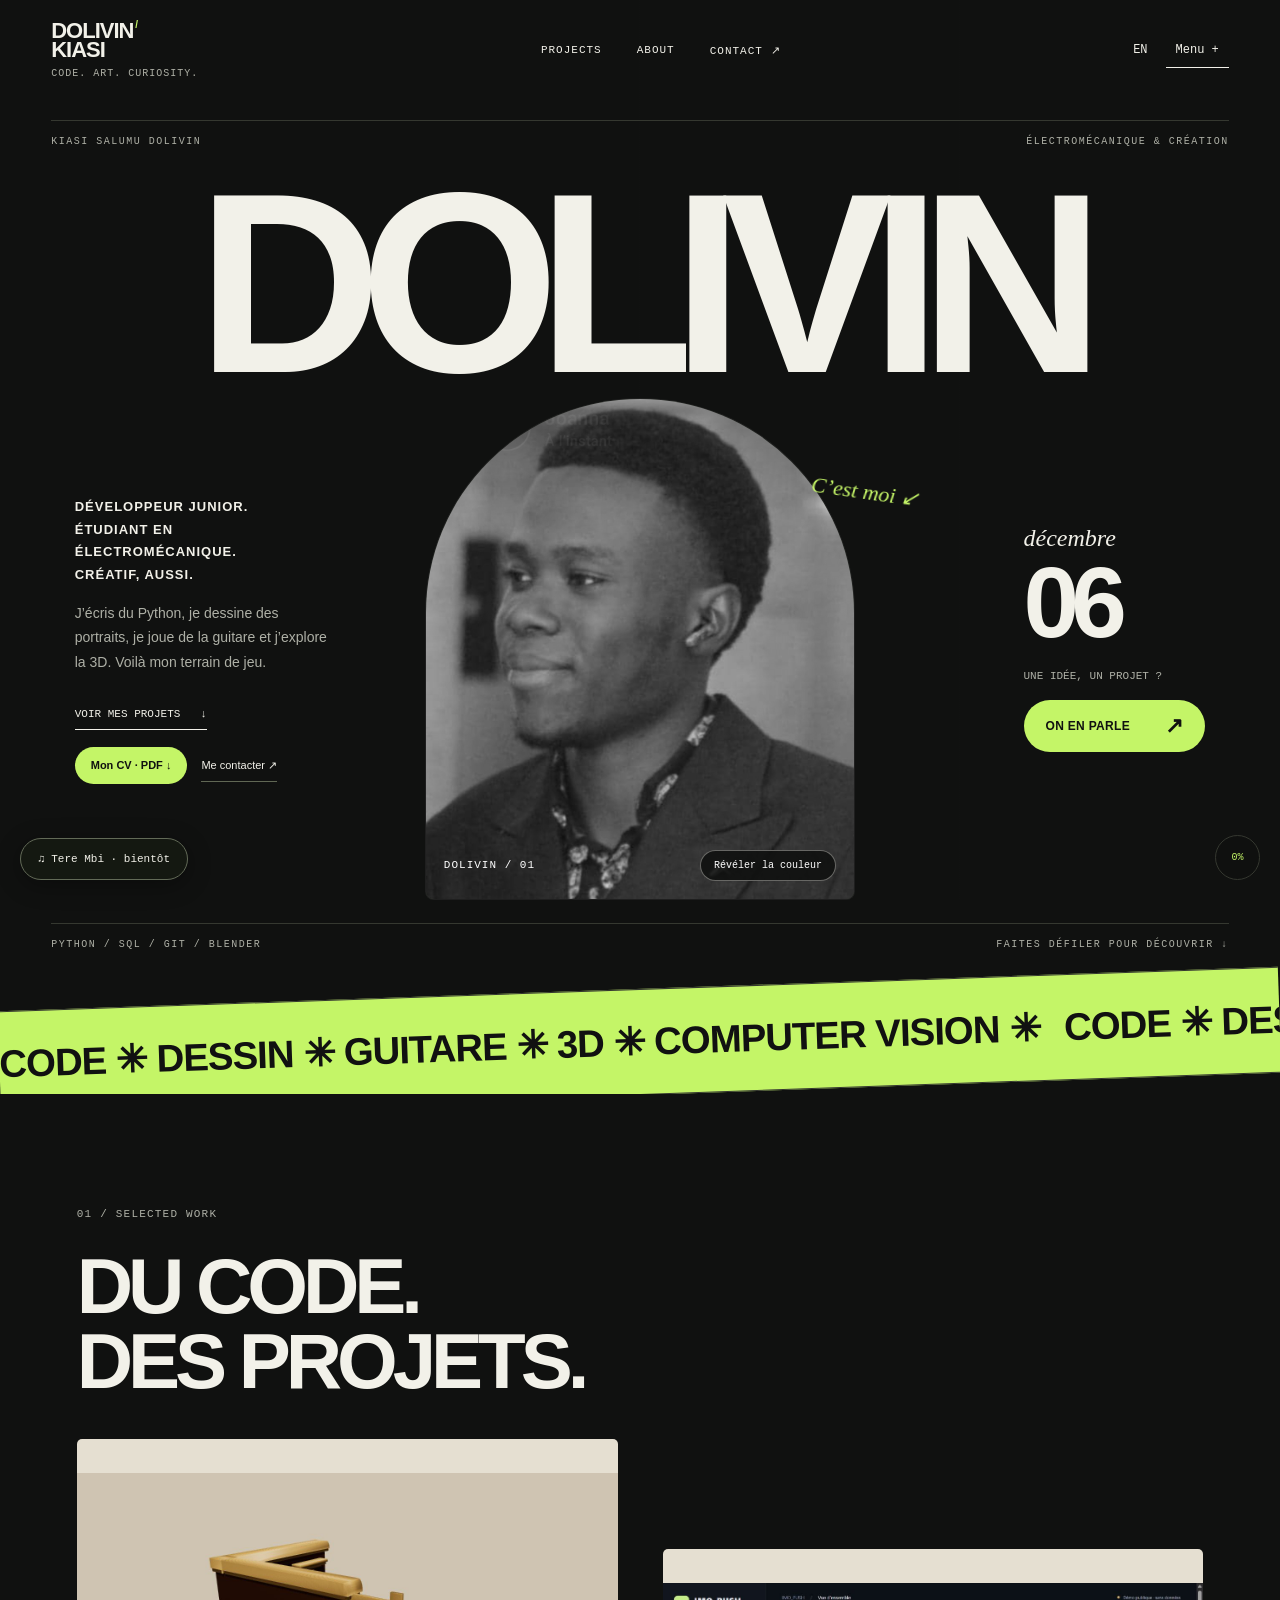
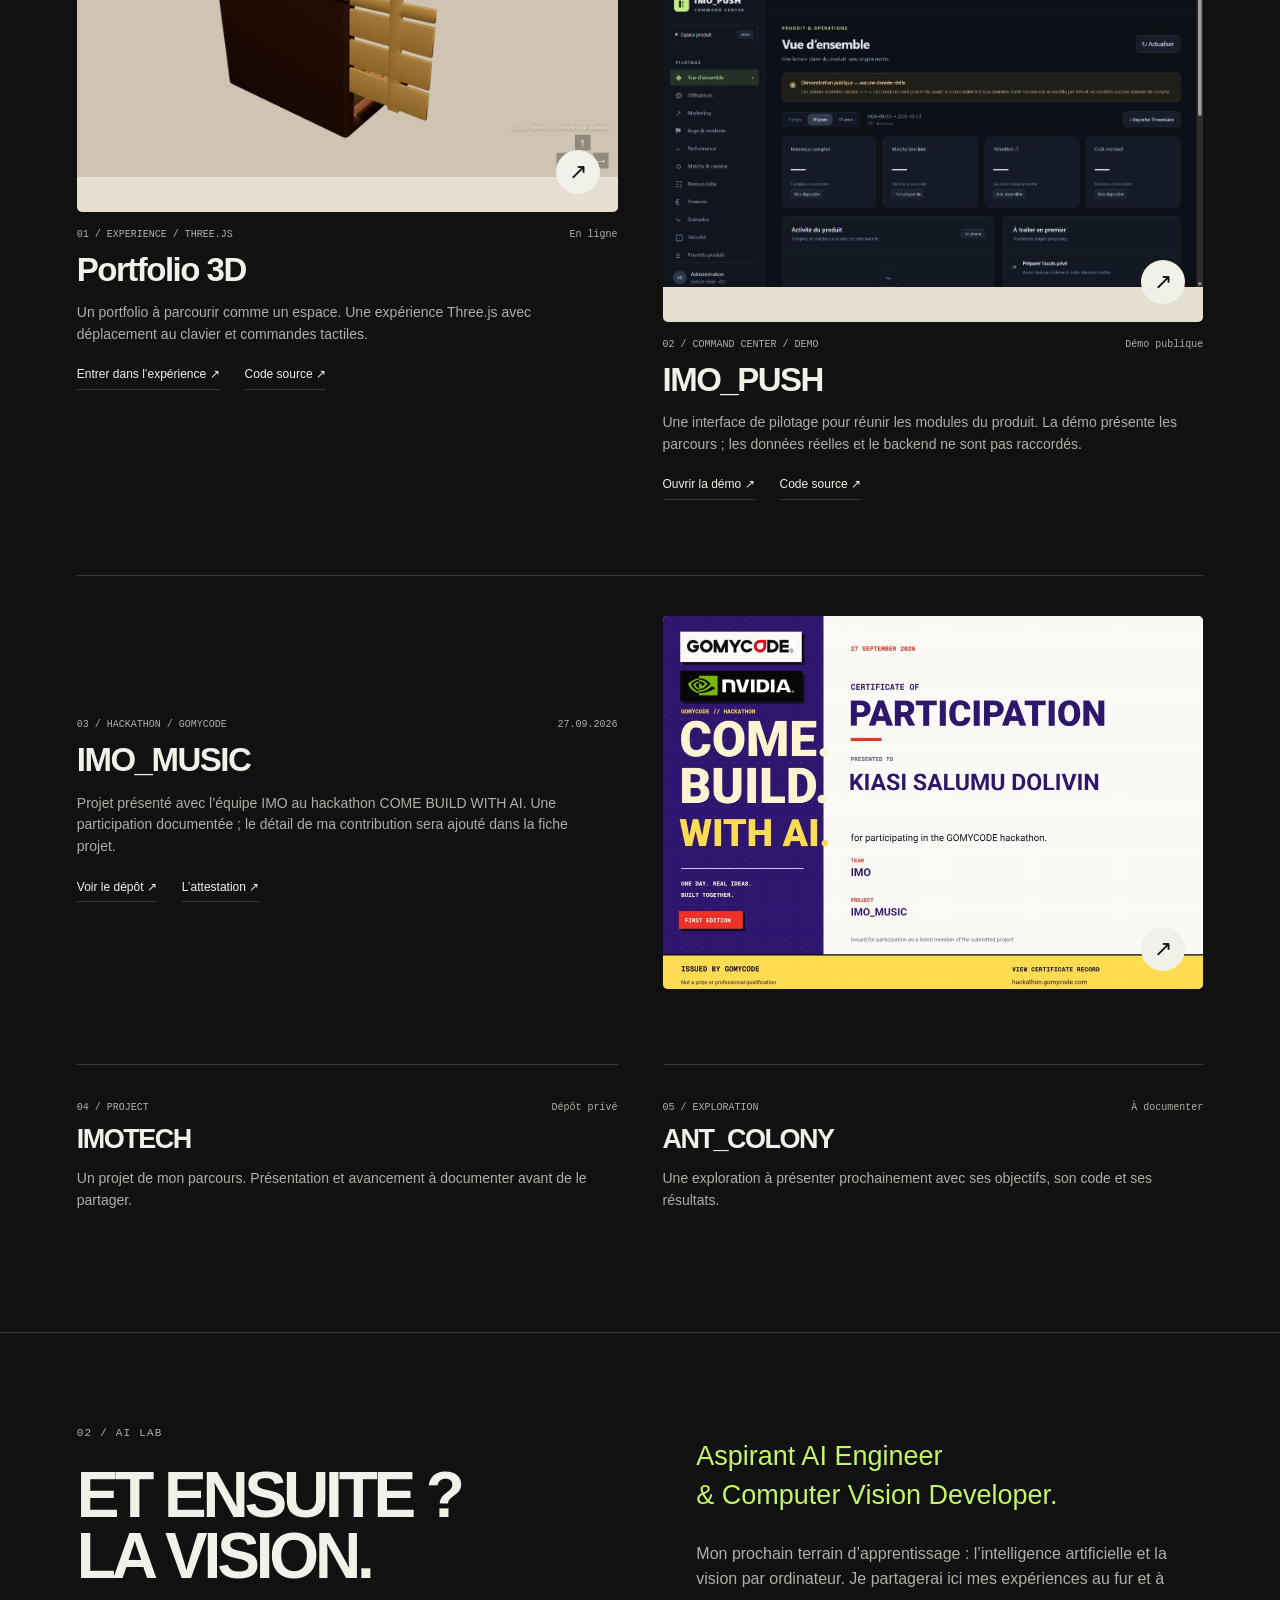
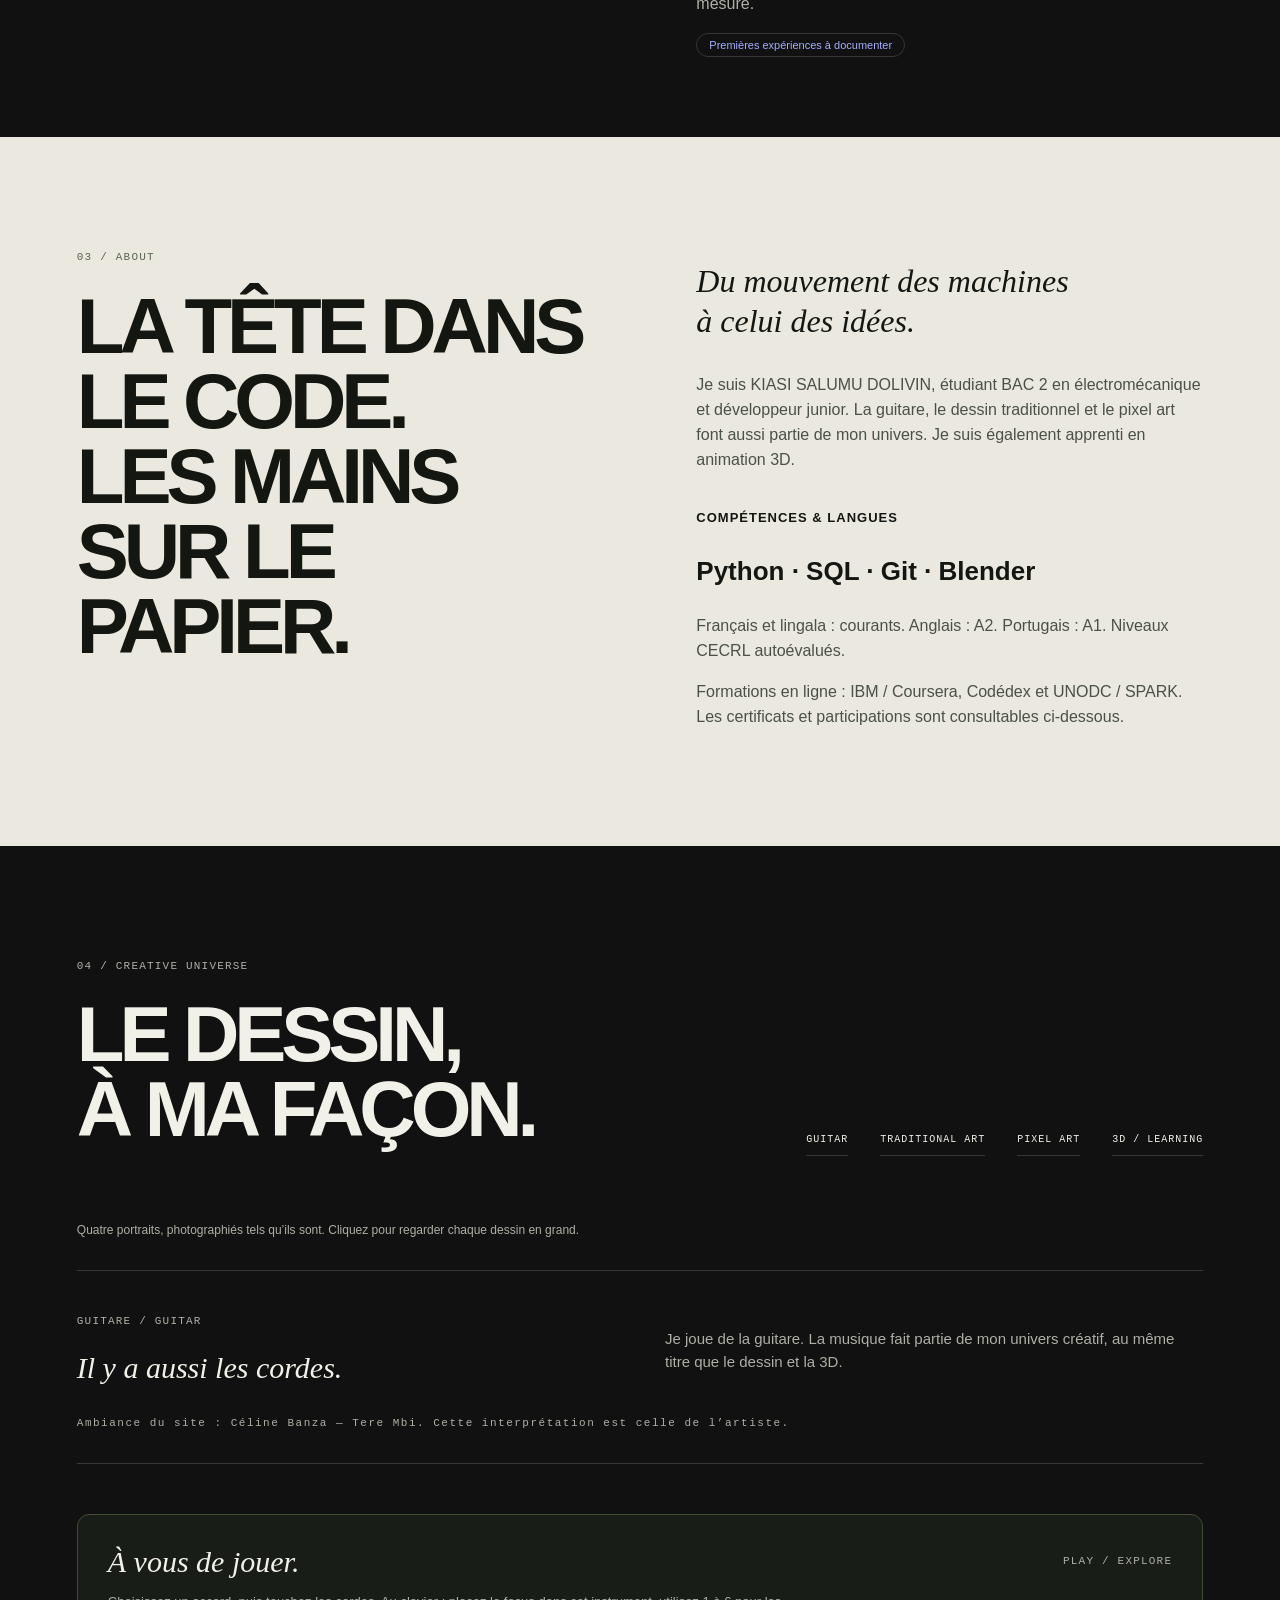
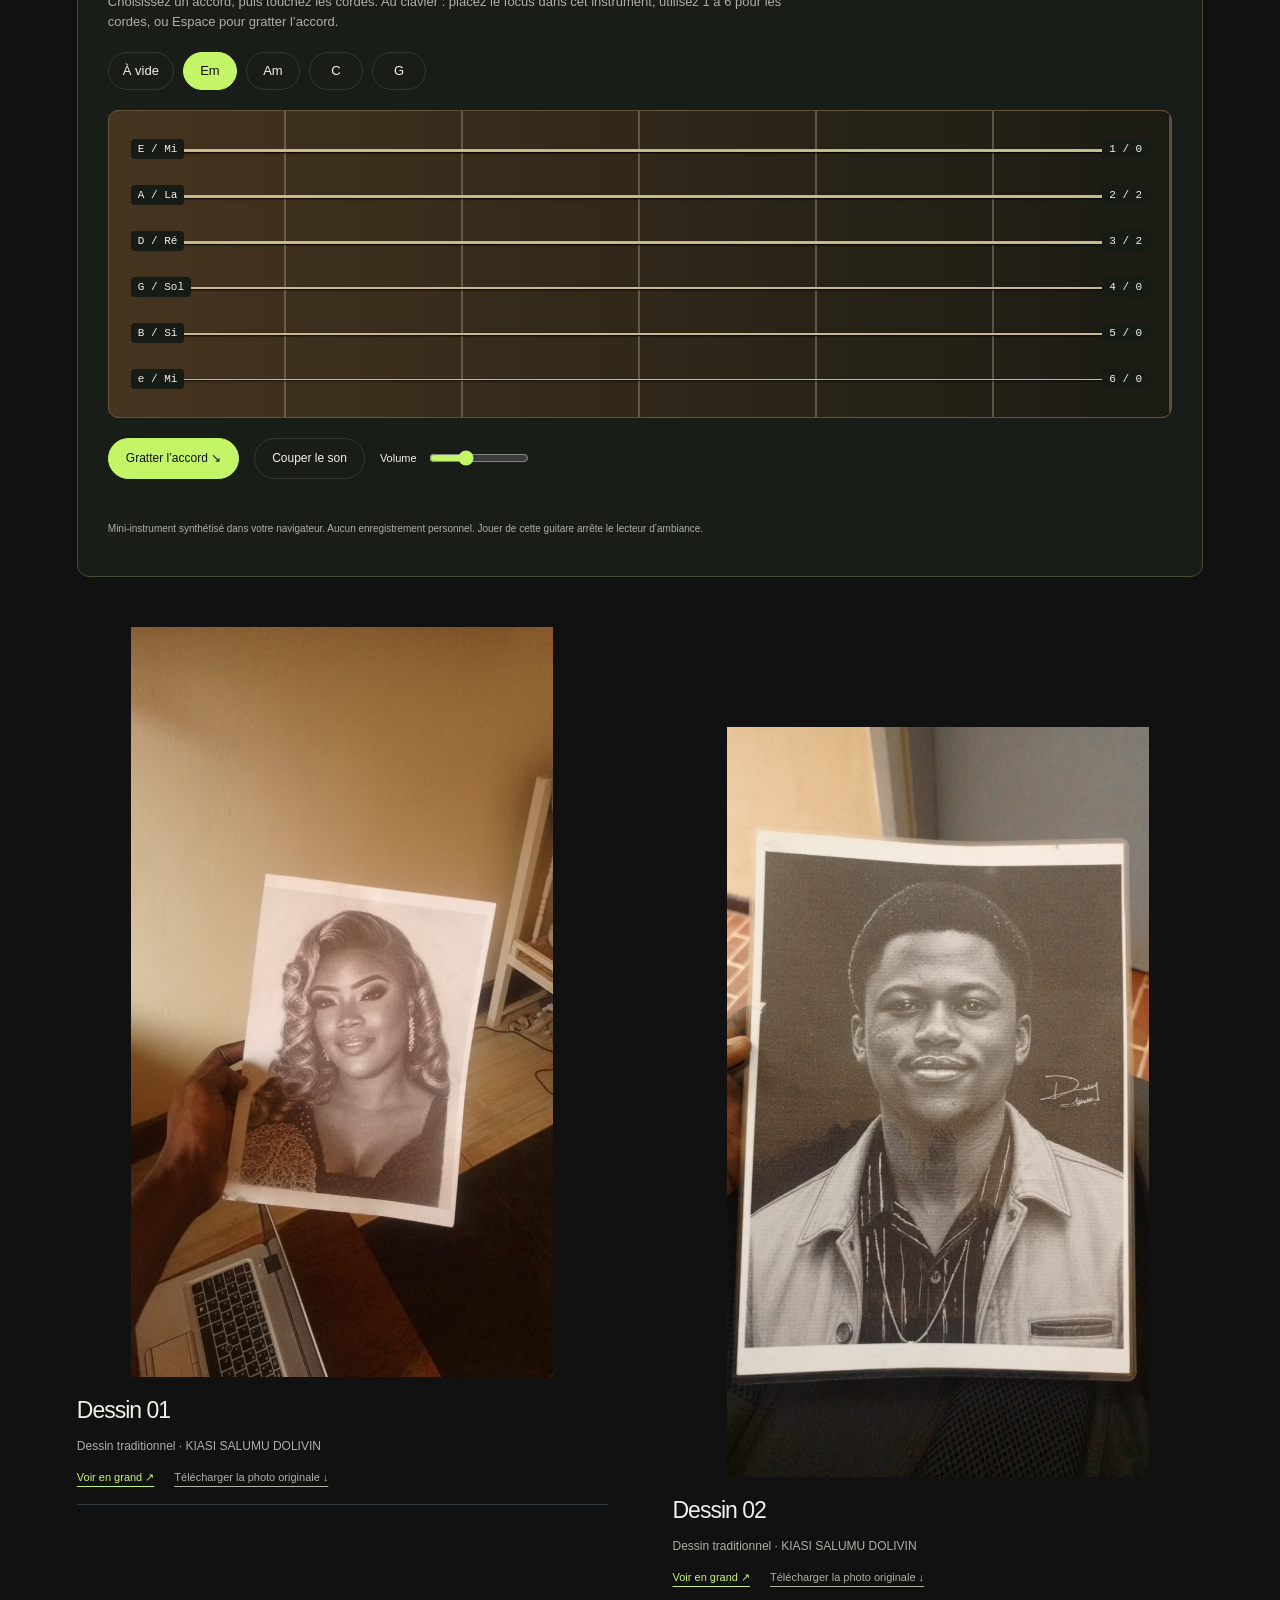
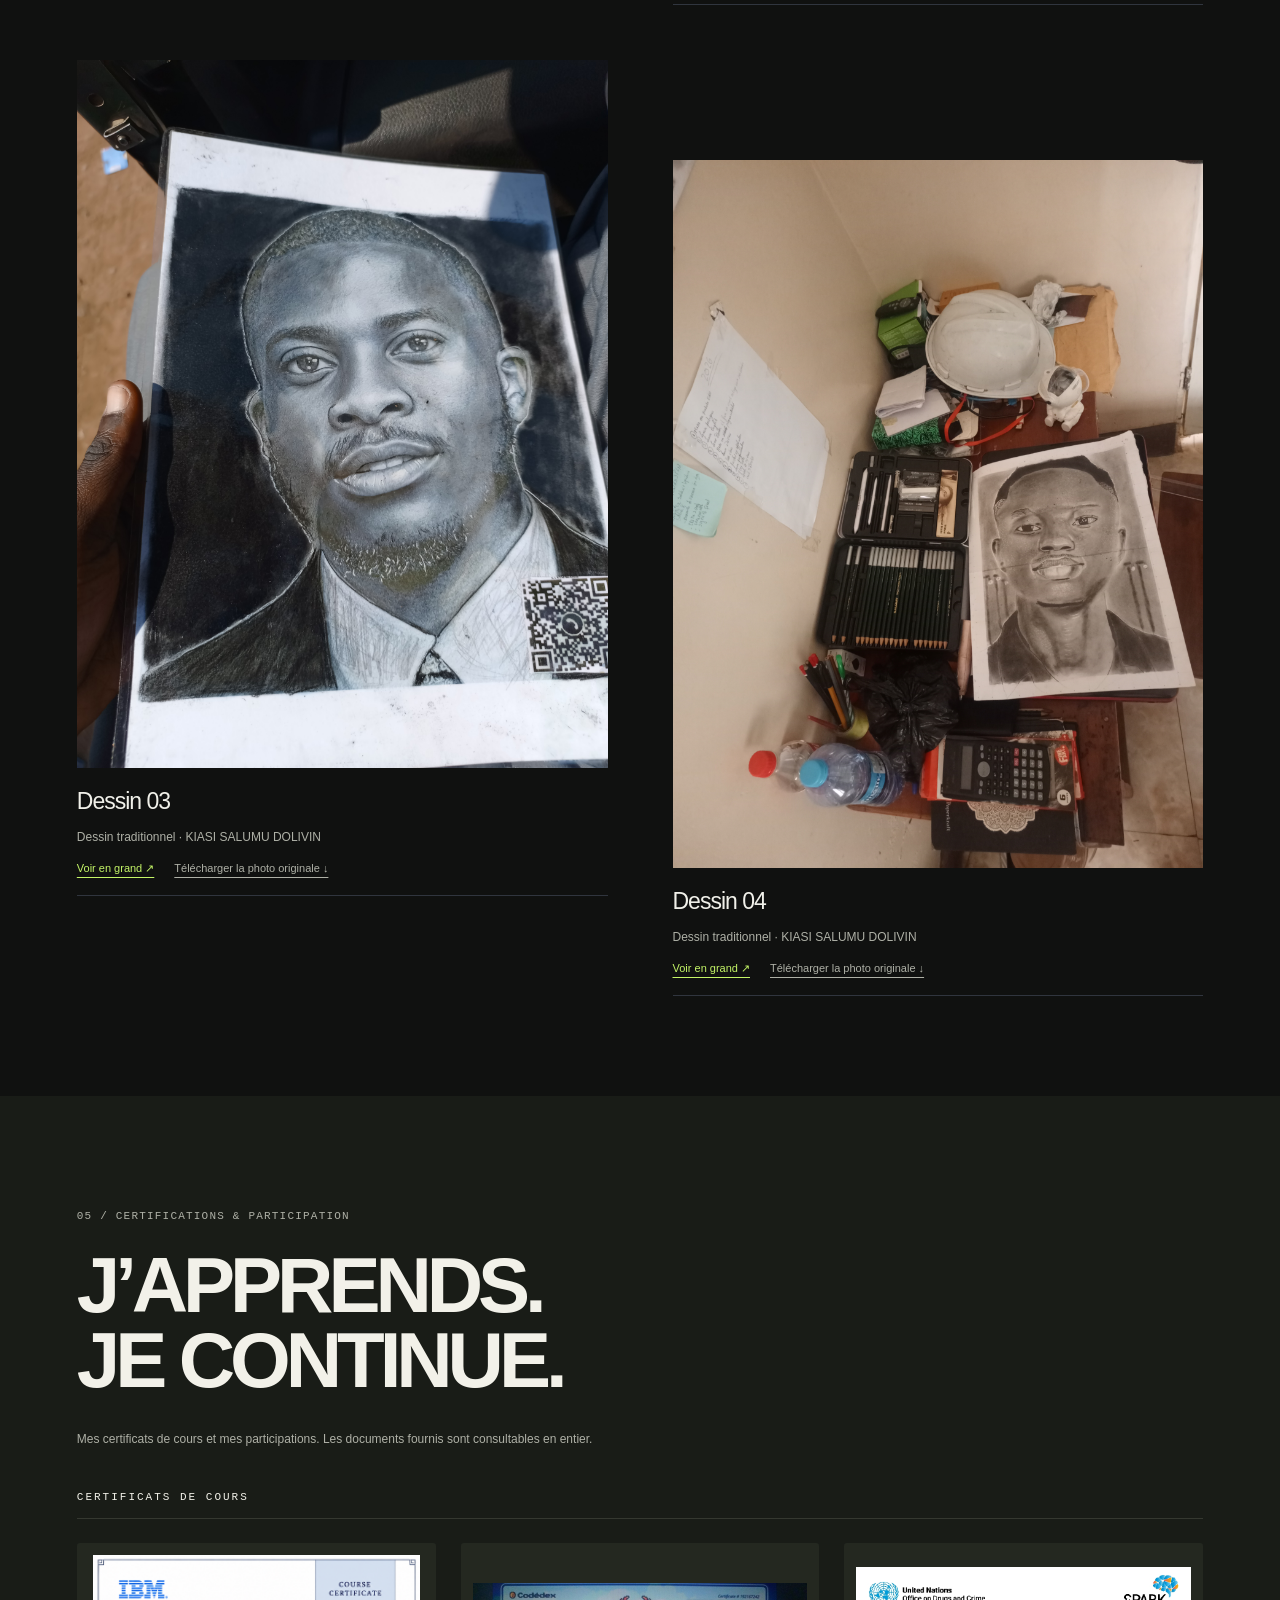
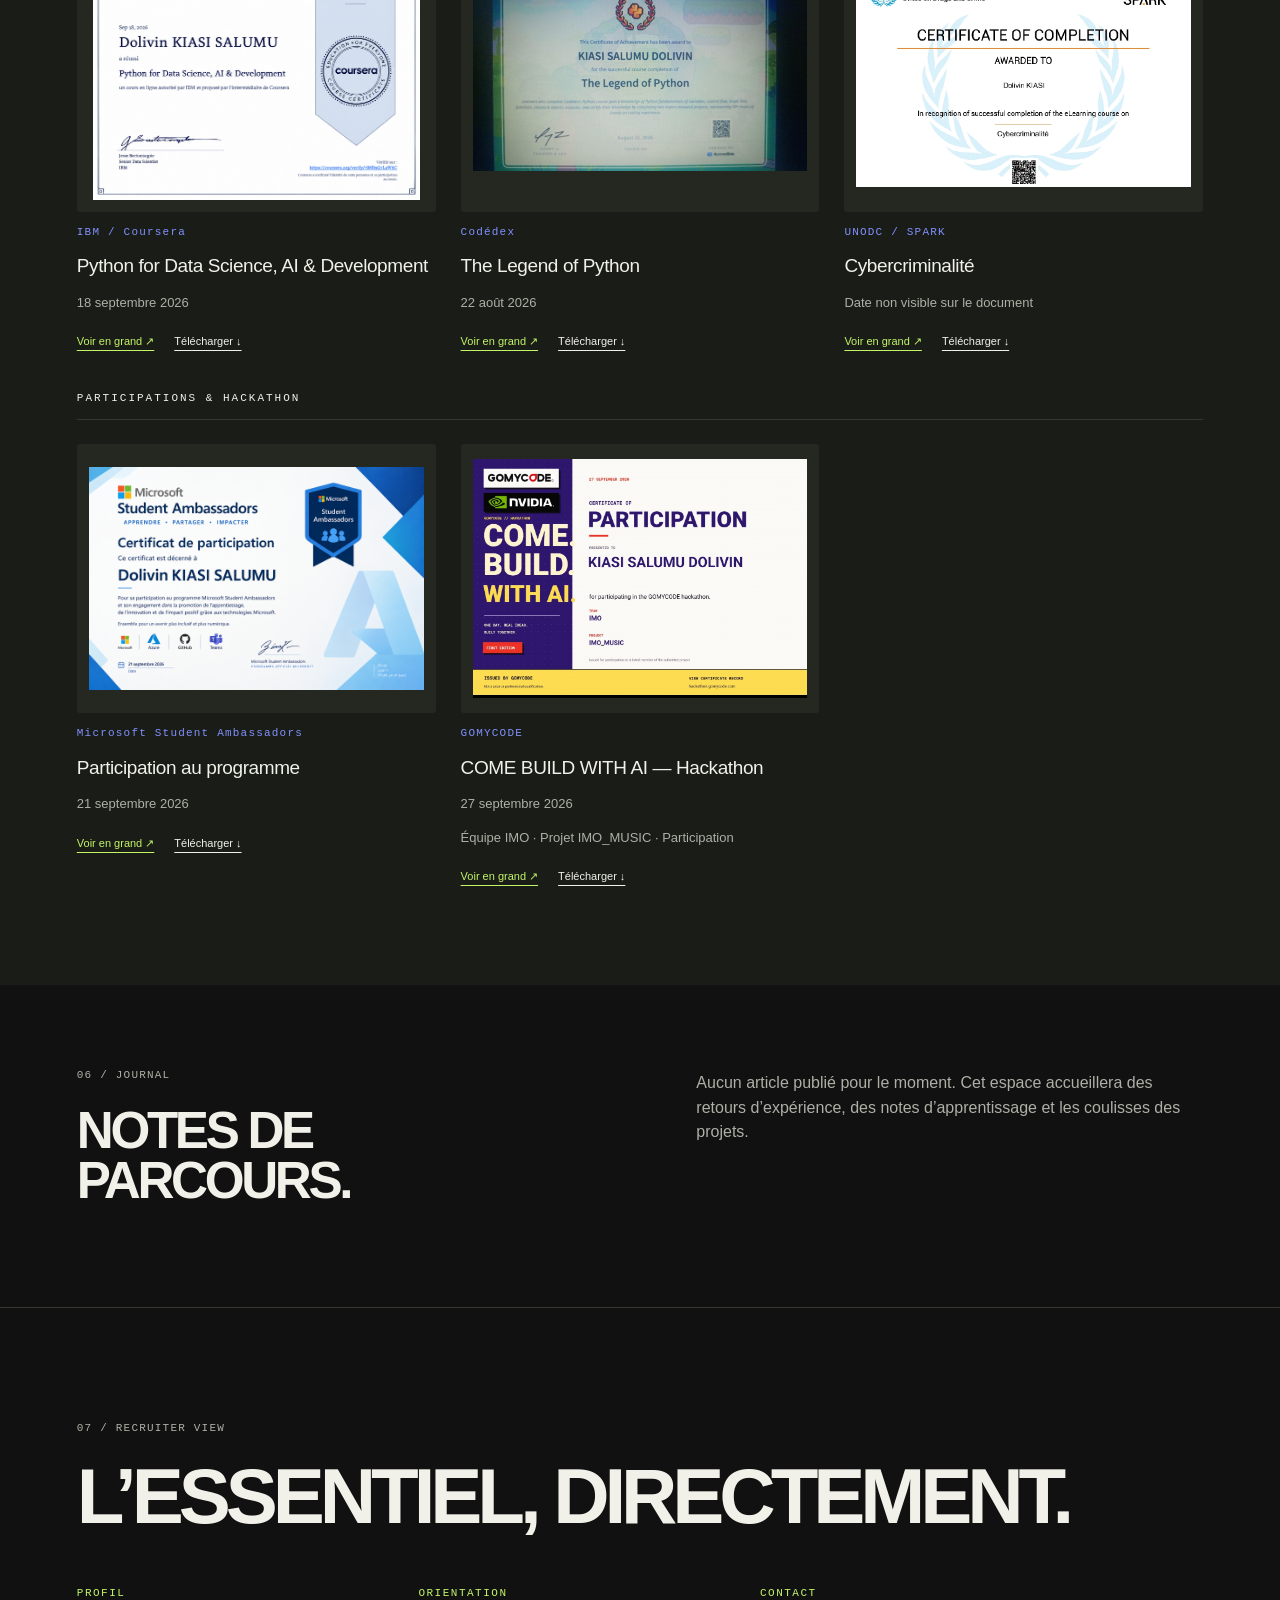
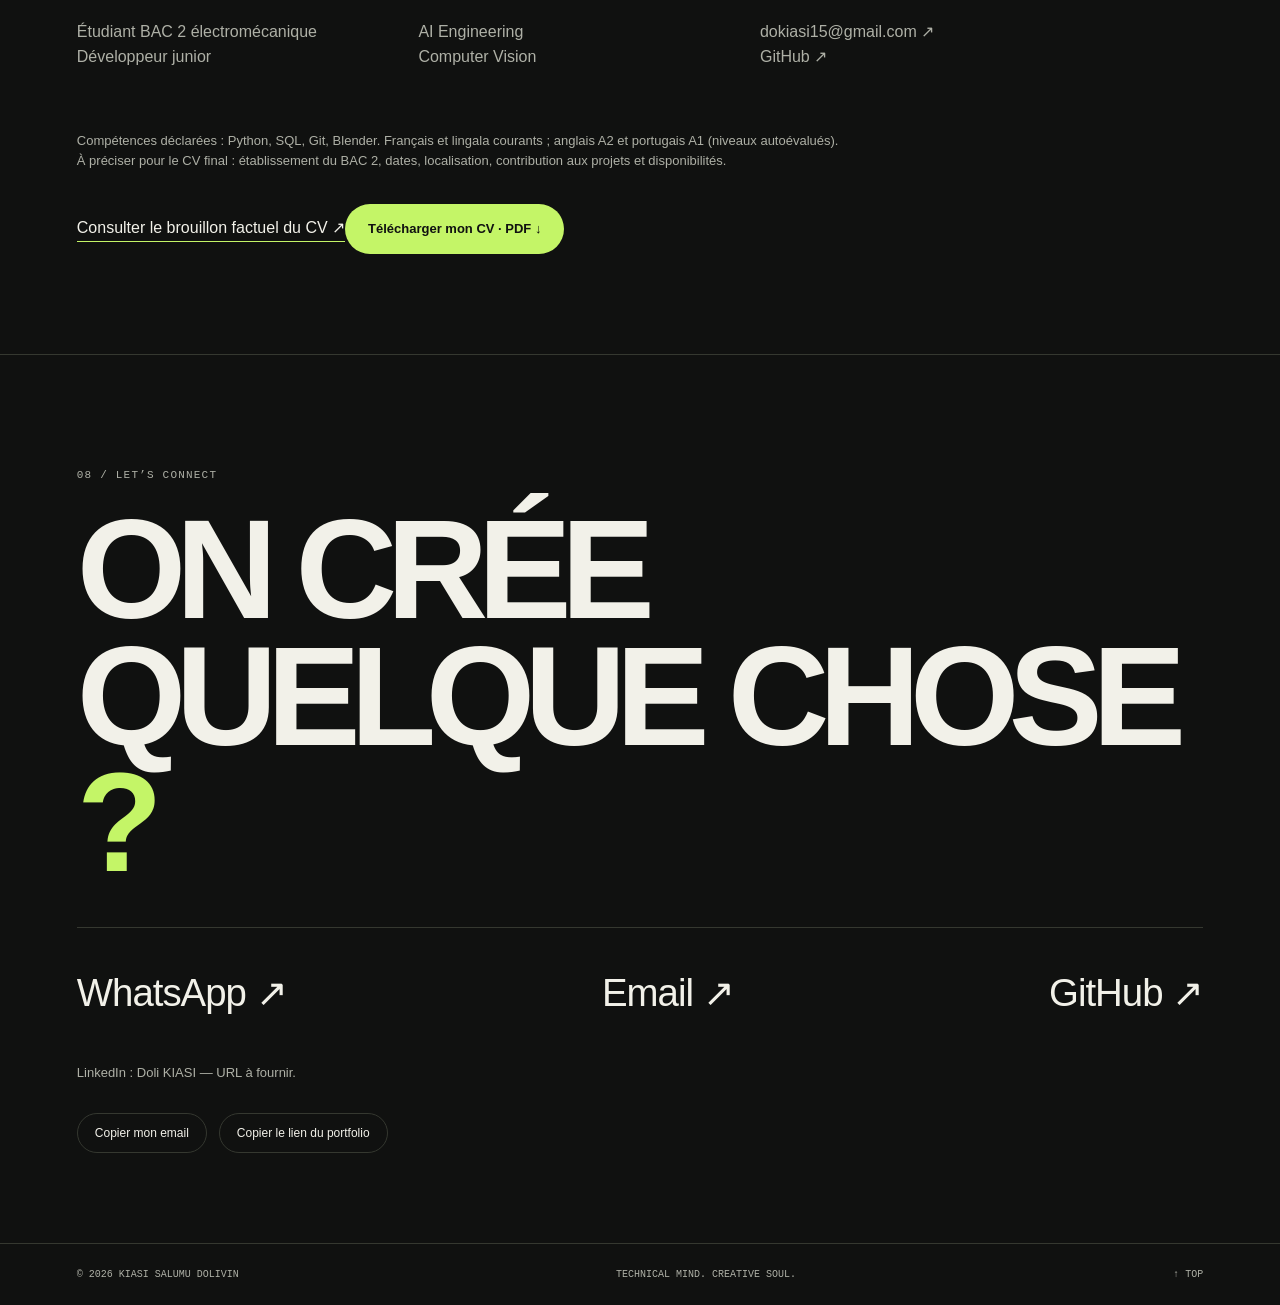
==== commit bbf32140: "Replace music panel with unobtrusive background audio controls" ====
--- a/index.html
+++ b/index.html
@@ -1,16 +1,16 @@
-<!doctype html>
-<html lang="fr"><head><meta charset="utf-8"><meta name="viewport" content="width=device-width,initial-scale=1"><meta name="description" content="Portfolio de KIASI SALUMU DOLIVIN — étudiant en électromécanique, développeur junior et créatif."><title>DOLIVIN — Portfolio</title><link rel="stylesheet" href="style.css"><link rel="stylesheet" href="project-links.css"><link rel="stylesheet" href="portrait.css"><link rel="stylesheet" href="certifications.css"><link rel="stylesheet" href="art.css"><link rel="stylesheet" href="editorial.css?v=3"><link rel="stylesheet" href="music-cv.css?v=2"><link rel="stylesheet" href="extras.css?v=1"><link rel="stylesheet" href="guitar.css?v=2"></head>
-<body><a class="skip" href="#main">Aller au contenu / Skip to content</a><header><a class="brand" href="#home">DOLIVIN<span> /</span><br>KIASI<em>CODE. ART. CURIOSITY.</em></a><nav aria-label="Navigation principale"><a href="#projects">Projects</a><a href="#about">About</a><a href="#contact">Contact ↗</a></nav><div class="tools"><button id="lang" aria-label="Switch to English">EN</button><button id="menu" aria-expanded="false" aria-controls="allnav">Menu +</button></div></header>
-<nav id="allnav" hidden aria-label="Toutes les rubriques"><a href="#home">Home</a><a href="#projects">Projects</a><a href="#ai">AI Lab</a><a href="#about">About</a><a href="#creative">Creative Universe</a><a href="#certifications">Certifications</a><a href="#journal">Journal</a><a href="#contact">Contact</a><a href="#recruiter">Recruiter View</a></nav>
-<main id="main"><section id="home" class="hero"><div class="hero-topline"><span>KIASI SALUMU DOLIVIN</span><span data-fr="ÉLECTROMÉCANIQUE & CRÉATION" data-en="ELECTROMECHANICS & CREATION"></span></div><h1>DOLIVIN</h1><div class="hero-stage"><div class="hero-manifesto"><p class="role" data-fr="Développeur junior.<br>Étudiant en électromécanique.<br>Créatif, aussi." data-en="Junior developer.<br>Electromechanics student.<br>A creative, too."></p><p data-fr="J’écris du Python, je dessine des portraits et j’explore la 3D. Voilà mon terrain de jeu." data-en="I write Python, draw portraits and explore 3D. Welcome to my playground."></p><a class="mini-link" href="#projects" data-fr="VOIR MES PROJETS <span>↓</span>" data-en="EXPLORE MY WORK <span>↓</span>"></a></div><figure class="portrait"><span class="portrait-scribble" aria-hidden="true">C’est moi ↙</span><a class="portrait-frame" href="portrait-original.jpg" target="_blank" rel="noopener noreferrer" aria-label="Portrait original de KIASI SALUMU DOLIVIN"><img src="portrait-original.jpg" alt="KIASI SALUMU DOLIVIN en veste sombre." width="1080" height="2009" fetchpriority="high" decoding="async"></a><figcaption><span class="portrait-label">DOLIVIN / 01</span><button id="portrait-toggle" type="button" aria-pressed="false">Révéler la couleur</button></figcaption></figure><div class="hero-connect"><p class="month"></p><p class="day"></p><p class="connect-label" data-fr="UNE IDÉE, UN PROJET ?" data-en="AN IDEA, A PROJECT?"></p><a class="round-link" href="https://wa.me/243893905133"><span data-fr="ON EN PARLE" data-en="LET’S TALK"></span><b>↗</b></a></div></div><div class="hero-foot"><span>PYTHON / SQL / GIT / BLENDER</span><span data-fr="FAITES DÉFILER POUR DÉCOUVRIR ↓" data-en="SCROLL TO EXPLORE ↓"></span></div><div class="ribbon" aria-hidden="true"><div class="ribbon-track"><span>CODE ✳ DESSIN ✳ GUITARE ✳ 3D ✳ COMPUTER VISION ✳ </span><span>CODE ✳ DESSIN ✳ GUITARE ✳ 3D ✳ COMPUTER VISION ✳ </span><span>CODE ✳ DESSIN ✳ GUITARE ✳ 3D ✳ COMPUTER VISION ✳ </span><span>CODE ✳ DESSIN ✳ GUITARE ✳ 3D ✳ COMPUTER VISION ✳ </span></div></div></section>
-<section id="projects"><div class="section-head"><p class="eyebrow">01 / SELECTED WORK</p><h2 data-fr="DU CODE.<br>DES PROJETS." data-en="SOME CODE.<br>SOME WORK."></h2></div><p class="note" data-fr="Les projets ci-dessous ont été déclarés par leur auteur. Leur avancement, les technologies utilisées et les livrables restent à confirmer." data-en="The projects below were reported by their author. Progress, technologies and deliverables still need confirmation."></p><div id="project-list"></div></section>
-<section id="ai" class="split"><div><p class="eyebrow">02 / AI LAB</p><h2 data-fr="ET ENSUITE ?<br>LA VISION." data-en="WHAT’S NEXT?<br>VISION."></h2></div><div><p class="large" data-fr="Aspirant AI Engineer<br>& Computer Vision Developer." data-en="Aspiring AI Engineer<br>& Computer Vision Developer."></p><p data-fr="Mon prochain terrain d’apprentissage : l’intelligence artificielle et la vision par ordinateur. Je partagerai ici mes expériences au fur et à mesure." data-en="My next learning ground: artificial intelligence and computer vision. I will share my experiments here as they develop."></p><span class="tag" data-fr="Premières expériences à documenter" data-en="First experiments to document"></span></div></section>
-<section id="about" class="split"><div><p class="eyebrow">03 / ABOUT</p><h2 data-fr="LA TÊTE DANS<br>LE CODE.<br>LES MAINS<br>SUR LE PAPIER." data-en="A MIND<br>FOR CODE.<br>A HAND<br>FOR DRAWING."></h2></div><div><p class="large" data-fr="Du mouvement des machines<br>à celui des idées." data-en="From the motion of machines<br>to the motion of ideas."></p><p data-fr="Je suis KIASI SALUMU DOLIVIN, étudiant BAC 2 en électromécanique et développeur junior. La guitare, le dessin traditionnel et le pixel art font aussi partie de mon univers. Je suis également apprenti en animation 3D." data-en="I’m KIASI SALUMU DOLIVIN, a second-year electromechanics student and junior developer. Guitar, traditional drawing and pixel art are also part of my world. I am learning 3D animation too."></p></div></section>
-<section id="creative"><p class="eyebrow">04 / CREATIVE UNIVERSE</p><h2 data-fr="LE DESSIN,<br>À MA FAÇON." data-en="DRAWING.<br>MY WAY."></h2><div class="disciplines"><span>GUITAR</span><span>TRADITIONAL ART</span><span>PIXEL ART</span><span>3D / LEARNING</span></div><p class="note" data-fr="La galerie sera ouverte à réception des œuvres originales. Aucun visuel de substitution n’est présenté." data-en="The gallery will open once original works are available. No substitute visuals are displayed."></p><div id="gallery"></div></section>
-<section id="certifications"><p class="eyebrow">05 / CERTIFICATIONS & PARTICIPATION</p><h2 data-fr="J’APPRENDS.<br>JE CONTINUE." data-en="LEARNING.<br>STILL GOING."></h2><p class="note" data-fr="Titres communiqués par l’auteur ; fichiers originaux indisponibles dans cette session. Les dates, identifiants et justificatifs restent à intégrer." data-en="Titles supplied by the author; original files are unavailable in this session. Dates, credentials and supporting documents remain to be added."></p><ul class="credentials"><li><span>IBM</span>Python for Data Science, AI & Development</li><li><span>CODÉDEX</span>Legend of Python</li><li><span>UNODC / SPARK</span><span data-fr="Cybercriminalité" data-en="Cybercrime"></span></li><li><span>MICROSOFT STUDENT AMBASSADORS</span><span data-fr="Participation" data-en="Participation"></span></li><li><span>GOMYCODE</span>COME BUILD WITH AI — <span data-fr="participation" data-en="participation"></span></li></ul></section>
-<section id="journal" class="split"><div><p class="eyebrow">06 / JOURNAL</p><h2 data-fr="Notes de parcours." data-en="Notes along the way."></h2></div><p data-fr="Aucun article publié pour le moment. Cet espace accueillera des retours d’expérience, des notes d’apprentissage et les coulisses des projets." data-en="No articles published yet. This space will hold project reflections, learning notes and behind-the-scenes updates."></p></section>
-<section id="recruiter" class="recruiter"><p class="eyebrow">07 / RECRUITER VIEW</p><h2 data-fr="L’essentiel, directement." data-en="The essentials, directly."></h2><div class="summary"><div><small data-fr="PROFIL" data-en="PROFILE"></small><p data-fr="Étudiant BAC 2 électromécanique<br>Développeur junior" data-en="Second-year electromechanics student<br>Junior developer"></p></div><div><small data-fr="ORIENTATION" data-en="DIRECTION"></small><p>AI Engineering<br>Computer Vision</p></div><div><small>CONTACT</small><p><a href="mailto:dokiasi15@gmail.com">dokiasi15@gmail.com ↗</a><br><a href="https://github.com/dokiasi15-lgtm">GitHub ↗</a></p></div></div><p class="note" data-fr="CV final en attente : établissement, dates de formation, localisation, compétences et niveaux vérifiables, rôle et état de chaque projet, langues et disponibilités." data-en="Final CV pending: school, education dates, location, verified skills and proficiency, project roles and status, languages and availability."></p><a class="text-link" href="CV-brouillon.html" data-fr="Consulter le brouillon factuel du CV ↗" data-en="View the factual CV draft ↗"></a></section>
-<section id="contact"><p class="eyebrow">08 / LET’S CONNECT</p><h2 data-fr="ON CRÉE<br>QUELQUE CHOSE<span> ?</span>" data-en="LET’S BUILD<br>SOMETHING<span>.</span>"></h2><div class="contact-links"><a href="https://wa.me/243893905133">WhatsApp ↗</a><a href="mailto:dokiasi15@gmail.com">Email ↗</a><a href="https://github.com/dokiasi15-lgtm">GitHub ↗</a></div><p class="note" data-fr="LinkedIn : Doli KIASI — URL à fournir." data-en="LinkedIn: Doli KIASI — URL pending."></p></section></main><footer><span>© 2026 KIASI SALUMU DOLIVIN</span><span>TECHNICAL MIND. CREATIVE SOUL.</span><a href="#home">↑ TOP</a></footer><script src="app.js"></script><script src="project-links.js"></script><script src="portrait.js"></script><script src="certifications.js"></script><script src="art.js"></script><script src="profile.js"></script><div class="scroll-indicator" aria-hidden="true">0%</div><script src="editorial.js?v=2"></script><script src="music-cv.js?v=3"></script><script src="extras.js?v=1"></script><script src="guitar.js?v=1"></script></body></html>
+<!doctype html>
+<html lang="fr"><head><meta charset="utf-8"><meta name="viewport" content="width=device-width,initial-scale=1"><meta name="description" content="Portfolio de KIASI SALUMU DOLIVIN — étudiant en électromécanique, développeur junior et créatif."><title>DOLIVIN — Portfolio</title><link rel="stylesheet" href="style.css"><link rel="stylesheet" href="project-links.css"><link rel="stylesheet" href="portrait.css"><link rel="stylesheet" href="certifications.css"><link rel="stylesheet" href="art.css"><link rel="stylesheet" href="editorial.css?v=3"><link rel="stylesheet" href="music-cv.css?v=2"><link rel="stylesheet" href="extras.css?v=1"><link rel="stylesheet" href="guitar.css?v=2"></head>
+<body><a class="skip" href="#main">Aller au contenu / Skip to content</a><header><a class="brand" href="#home">DOLIVIN<span> /</span><br>KIASI<em>CODE. ART. CURIOSITY.</em></a><nav aria-label="Navigation principale"><a href="#projects">Projects</a><a href="#about">About</a><a href="#contact">Contact ↗</a></nav><div class="tools"><button id="lang" aria-label="Switch to English">EN</button><button id="menu" aria-expanded="false" aria-controls="allnav">Menu +</button></div></header>
+<nav id="allnav" hidden aria-label="Toutes les rubriques"><a href="#home">Home</a><a href="#projects">Projects</a><a href="#ai">AI Lab</a><a href="#about">About</a><a href="#creative">Creative Universe</a><a href="#certifications">Certifications</a><a href="#journal">Journal</a><a href="#contact">Contact</a><a href="#recruiter">Recruiter View</a></nav>
+<main id="main"><section id="home" class="hero"><div class="hero-topline"><span>KIASI SALUMU DOLIVIN</span><span data-fr="ÉLECTROMÉCANIQUE & CRÉATION" data-en="ELECTROMECHANICS & CREATION"></span></div><h1>DOLIVIN</h1><div class="hero-stage"><div class="hero-manifesto"><p class="role" data-fr="Développeur junior.<br>Étudiant en électromécanique.<br>Créatif, aussi." data-en="Junior developer.<br>Electromechanics student.<br>A creative, too."></p><p data-fr="J’écris du Python, je dessine des portraits et j’explore la 3D. Voilà mon terrain de jeu." data-en="I write Python, draw portraits and explore 3D. Welcome to my playground."></p><a class="mini-link" href="#projects" data-fr="VOIR MES PROJETS <span>↓</span>" data-en="EXPLORE MY WORK <span>↓</span>"></a></div><figure class="portrait"><span class="portrait-scribble" aria-hidden="true">C’est moi ↙</span><a class="portrait-frame" href="portrait-original.jpg" target="_blank" rel="noopener noreferrer" aria-label="Portrait original de KIASI SALUMU DOLIVIN"><img src="portrait-original.jpg" alt="KIASI SALUMU DOLIVIN en veste sombre." width="1080" height="2009" fetchpriority="high" decoding="async"></a><figcaption><span class="portrait-label">DOLIVIN / 01</span><button id="portrait-toggle" type="button" aria-pressed="false">Révéler la couleur</button></figcaption></figure><div class="hero-connect"><p class="month"></p><p class="day"></p><p class="connect-label" data-fr="UNE IDÉE, UN PROJET ?" data-en="AN IDEA, A PROJECT?"></p><a class="round-link" href="https://wa.me/243893905133"><span data-fr="ON EN PARLE" data-en="LET’S TALK"></span><b>↗</b></a></div></div><div class="hero-foot"><span>PYTHON / SQL / GIT / BLENDER</span><span data-fr="FAITES DÉFILER POUR DÉCOUVRIR ↓" data-en="SCROLL TO EXPLORE ↓"></span></div><div class="ribbon" aria-hidden="true"><div class="ribbon-track"><span>CODE ✳ DESSIN ✳ GUITARE ✳ 3D ✳ COMPUTER VISION ✳ </span><span>CODE ✳ DESSIN ✳ GUITARE ✳ 3D ✳ COMPUTER VISION ✳ </span><span>CODE ✳ DESSIN ✳ GUITARE ✳ 3D ✳ COMPUTER VISION ✳ </span><span>CODE ✳ DESSIN ✳ GUITARE ✳ 3D ✳ COMPUTER VISION ✳ </span></div></div></section>
+<section id="projects"><div class="section-head"><p class="eyebrow">01 / SELECTED WORK</p><h2 data-fr="DU CODE.<br>DES PROJETS." data-en="SOME CODE.<br>SOME WORK."></h2></div><p class="note" data-fr="Les projets ci-dessous ont été déclarés par leur auteur. Leur avancement, les technologies utilisées et les livrables restent à confirmer." data-en="The projects below were reported by their author. Progress, technologies and deliverables still need confirmation."></p><div id="project-list"></div></section>
+<section id="ai" class="split"><div><p class="eyebrow">02 / AI LAB</p><h2 data-fr="ET ENSUITE ?<br>LA VISION." data-en="WHAT’S NEXT?<br>VISION."></h2></div><div><p class="large" data-fr="Aspirant AI Engineer<br>& Computer Vision Developer." data-en="Aspiring AI Engineer<br>& Computer Vision Developer."></p><p data-fr="Mon prochain terrain d’apprentissage : l’intelligence artificielle et la vision par ordinateur. Je partagerai ici mes expériences au fur et à mesure." data-en="My next learning ground: artificial intelligence and computer vision. I will share my experiments here as they develop."></p><span class="tag" data-fr="Premières expériences à documenter" data-en="First experiments to document"></span></div></section>
+<section id="about" class="split"><div><p class="eyebrow">03 / ABOUT</p><h2 data-fr="LA TÊTE DANS<br>LE CODE.<br>LES MAINS<br>SUR LE PAPIER." data-en="A MIND<br>FOR CODE.<br>A HAND<br>FOR DRAWING."></h2></div><div><p class="large" data-fr="Du mouvement des machines<br>à celui des idées." data-en="From the motion of machines<br>to the motion of ideas."></p><p data-fr="Je suis KIASI SALUMU DOLIVIN, étudiant BAC 2 en électromécanique et développeur junior. La guitare, le dessin traditionnel et le pixel art font aussi partie de mon univers. Je suis également apprenti en animation 3D." data-en="I’m KIASI SALUMU DOLIVIN, a second-year electromechanics student and junior developer. Guitar, traditional drawing and pixel art are also part of my world. I am learning 3D animation too."></p></div></section>
+<section id="creative"><p class="eyebrow">04 / CREATIVE UNIVERSE</p><h2 data-fr="LE DESSIN,<br>À MA FAÇON." data-en="DRAWING.<br>MY WAY."></h2><div class="disciplines"><span>GUITAR</span><span>TRADITIONAL ART</span><span>PIXEL ART</span><span>3D / LEARNING</span></div><p class="note" data-fr="La galerie sera ouverte à réception des œuvres originales. Aucun visuel de substitution n’est présenté." data-en="The gallery will open once original works are available. No substitute visuals are displayed."></p><div id="gallery"></div></section>
+<section id="certifications"><p class="eyebrow">05 / CERTIFICATIONS & PARTICIPATION</p><h2 data-fr="J’APPRENDS.<br>JE CONTINUE." data-en="LEARNING.<br>STILL GOING."></h2><p class="note" data-fr="Titres communiqués par l’auteur ; fichiers originaux indisponibles dans cette session. Les dates, identifiants et justificatifs restent à intégrer." data-en="Titles supplied by the author; original files are unavailable in this session. Dates, credentials and supporting documents remain to be added."></p><ul class="credentials"><li><span>IBM</span>Python for Data Science, AI & Development</li><li><span>CODÉDEX</span>Legend of Python</li><li><span>UNODC / SPARK</span><span data-fr="Cybercriminalité" data-en="Cybercrime"></span></li><li><span>MICROSOFT STUDENT AMBASSADORS</span><span data-fr="Participation" data-en="Participation"></span></li><li><span>GOMYCODE</span>COME BUILD WITH AI — <span data-fr="participation" data-en="participation"></span></li></ul></section>
+<section id="journal" class="split"><div><p class="eyebrow">06 / JOURNAL</p><h2 data-fr="Notes de parcours." data-en="Notes along the way."></h2></div><p data-fr="Aucun article publié pour le moment. Cet espace accueillera des retours d’expérience, des notes d’apprentissage et les coulisses des projets." data-en="No articles published yet. This space will hold project reflections, learning notes and behind-the-scenes updates."></p></section>
+<section id="recruiter" class="recruiter"><p class="eyebrow">07 / RECRUITER VIEW</p><h2 data-fr="L’essentiel, directement." data-en="The essentials, directly."></h2><div class="summary"><div><small data-fr="PROFIL" data-en="PROFILE"></small><p data-fr="Étudiant BAC 2 électromécanique<br>Développeur junior" data-en="Second-year electromechanics student<br>Junior developer"></p></div><div><small data-fr="ORIENTATION" data-en="DIRECTION"></small><p>AI Engineering<br>Computer Vision</p></div><div><small>CONTACT</small><p><a href="mailto:dokiasi15@gmail.com">dokiasi15@gmail.com ↗</a><br><a href="https://github.com/dokiasi15-lgtm">GitHub ↗</a></p></div></div><p class="note" data-fr="CV final en attente : établissement, dates de formation, localisation, compétences et niveaux vérifiables, rôle et état de chaque projet, langues et disponibilités." data-en="Final CV pending: school, education dates, location, verified skills and proficiency, project roles and status, languages and availability."></p><a class="text-link" href="CV-brouillon.html" data-fr="Consulter le brouillon factuel du CV ↗" data-en="View the factual CV draft ↗"></a></section>
+<section id="contact"><p class="eyebrow">08 / LET’S CONNECT</p><h2 data-fr="ON CRÉE<br>QUELQUE CHOSE<span> ?</span>" data-en="LET’S BUILD<br>SOMETHING<span>.</span>"></h2><div class="contact-links"><a href="https://wa.me/243893905133">WhatsApp ↗</a><a href="mailto:dokiasi15@gmail.com">Email ↗</a><a href="https://github.com/dokiasi15-lgtm">GitHub ↗</a></div><p class="note" data-fr="LinkedIn : Doli KIASI — URL à fournir." data-en="LinkedIn: Doli KIASI — URL pending."></p></section></main><footer><span>© 2026 KIASI SALUMU DOLIVIN</span><span>TECHNICAL MIND. CREATIVE SOUL.</span><a href="#home">↑ TOP</a></footer><script src="app.js"></script><script src="project-links.js"></script><script src="portrait.js"></script><script src="certifications.js"></script><script src="art.js"></script><script src="profile.js"></script><div class="scroll-indicator" aria-hidden="true">0%</div><script src="editorial.js?v=2"></script><script src="music-cv.js?v=4"></script><script src="extras.js?v=1"></script><script src="guitar.js?v=1"></script></body></html>
 
 
 
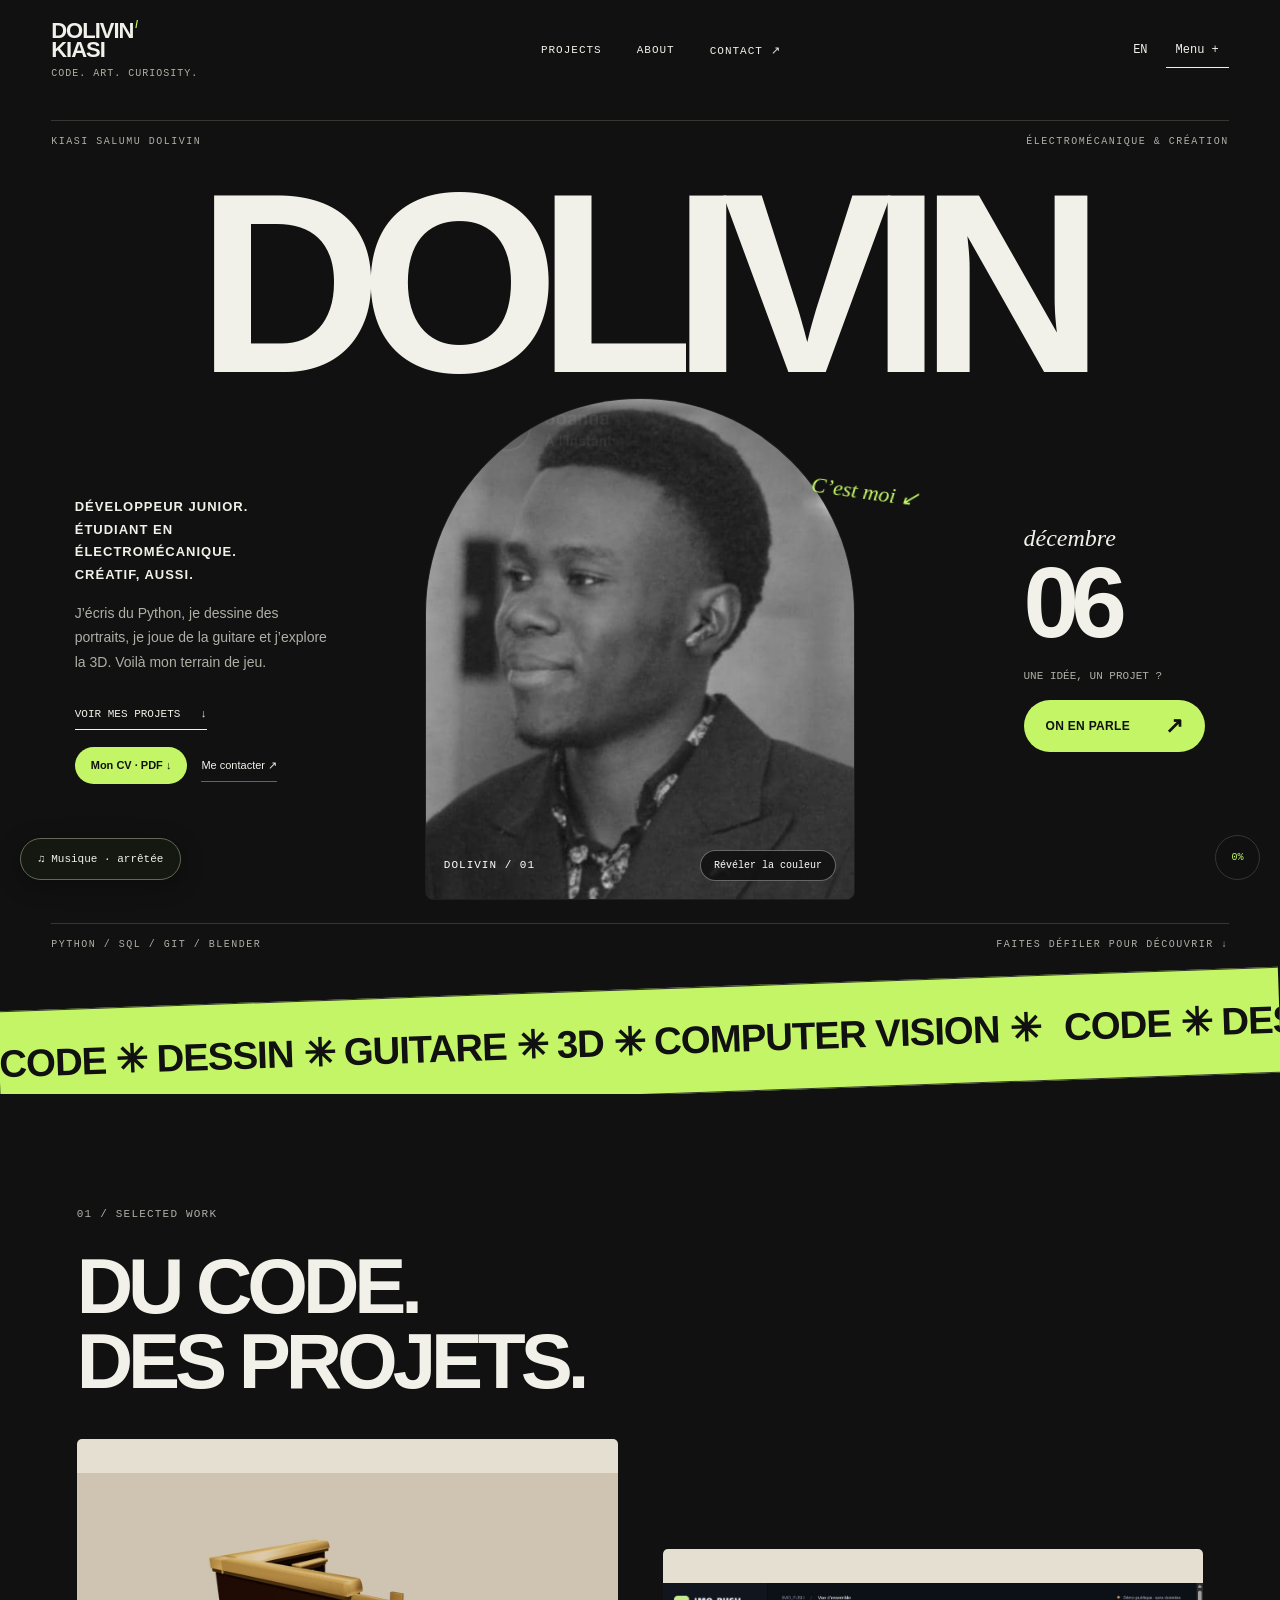
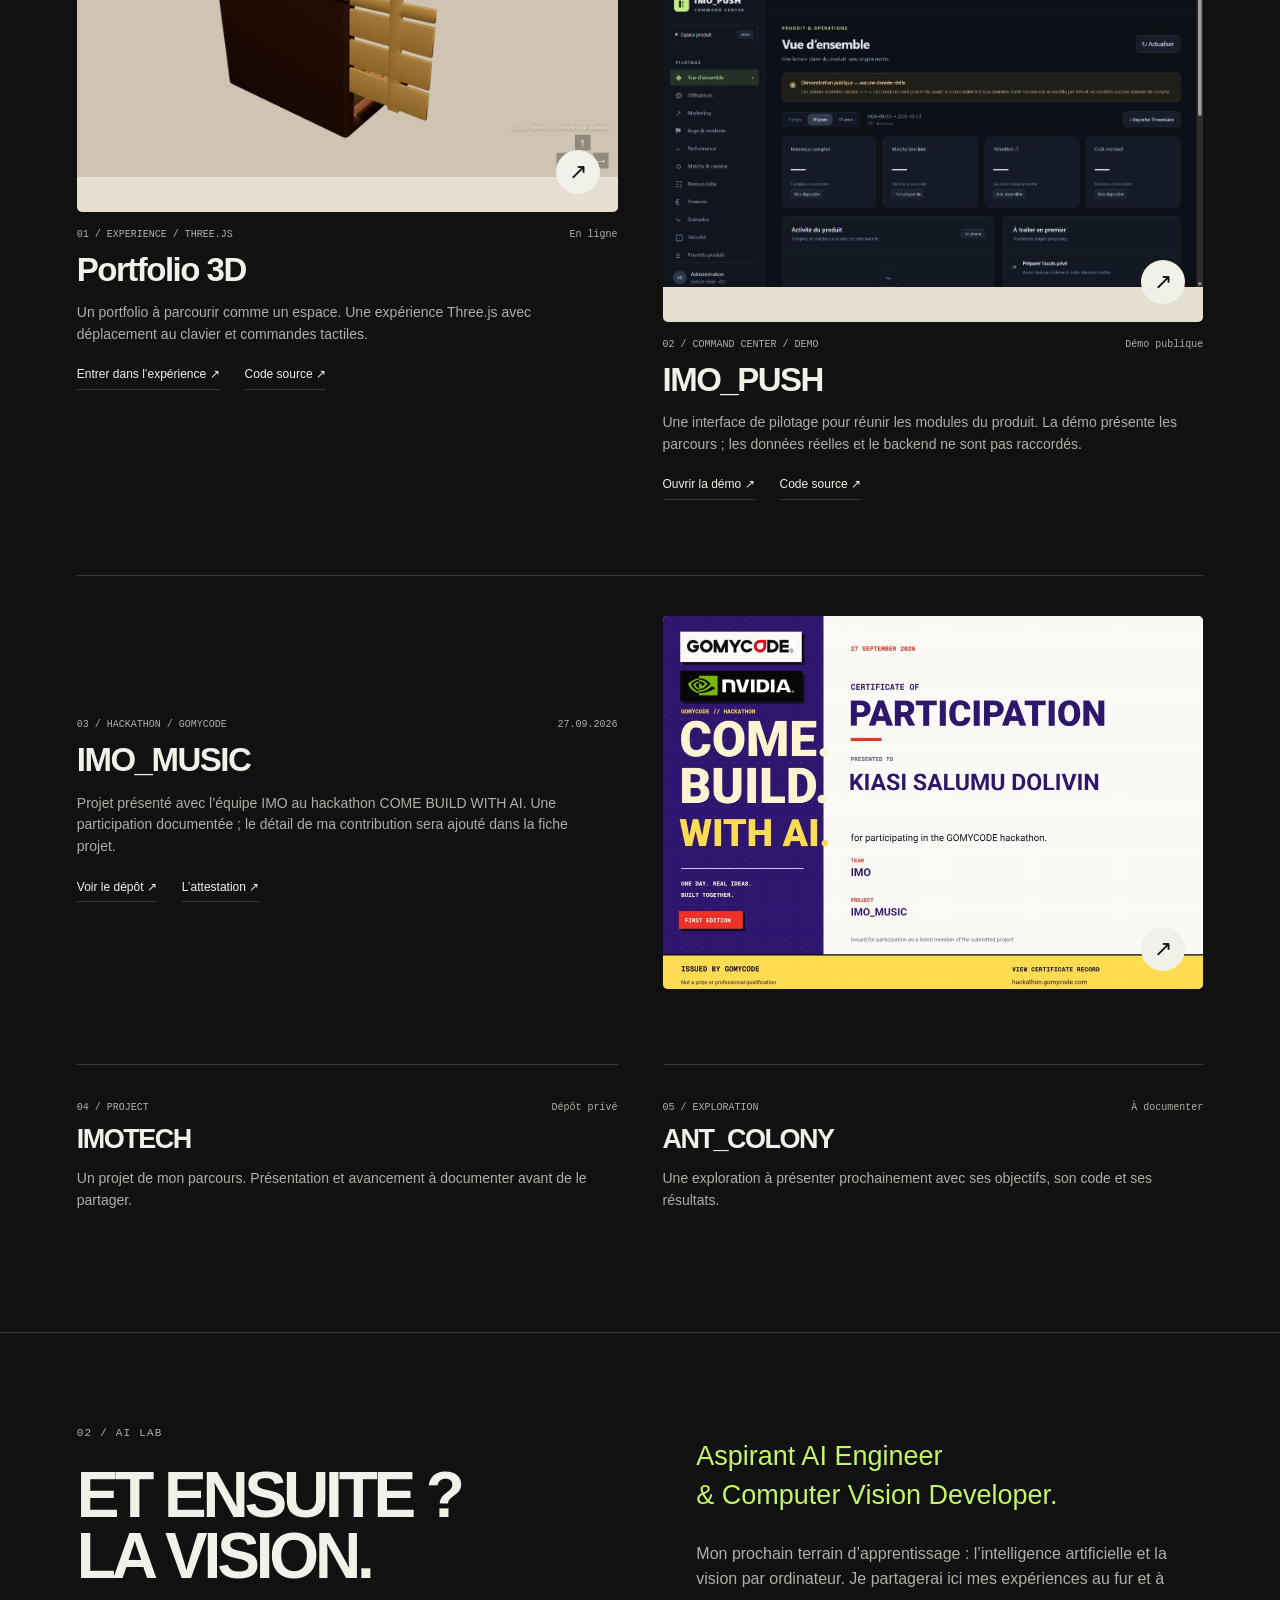
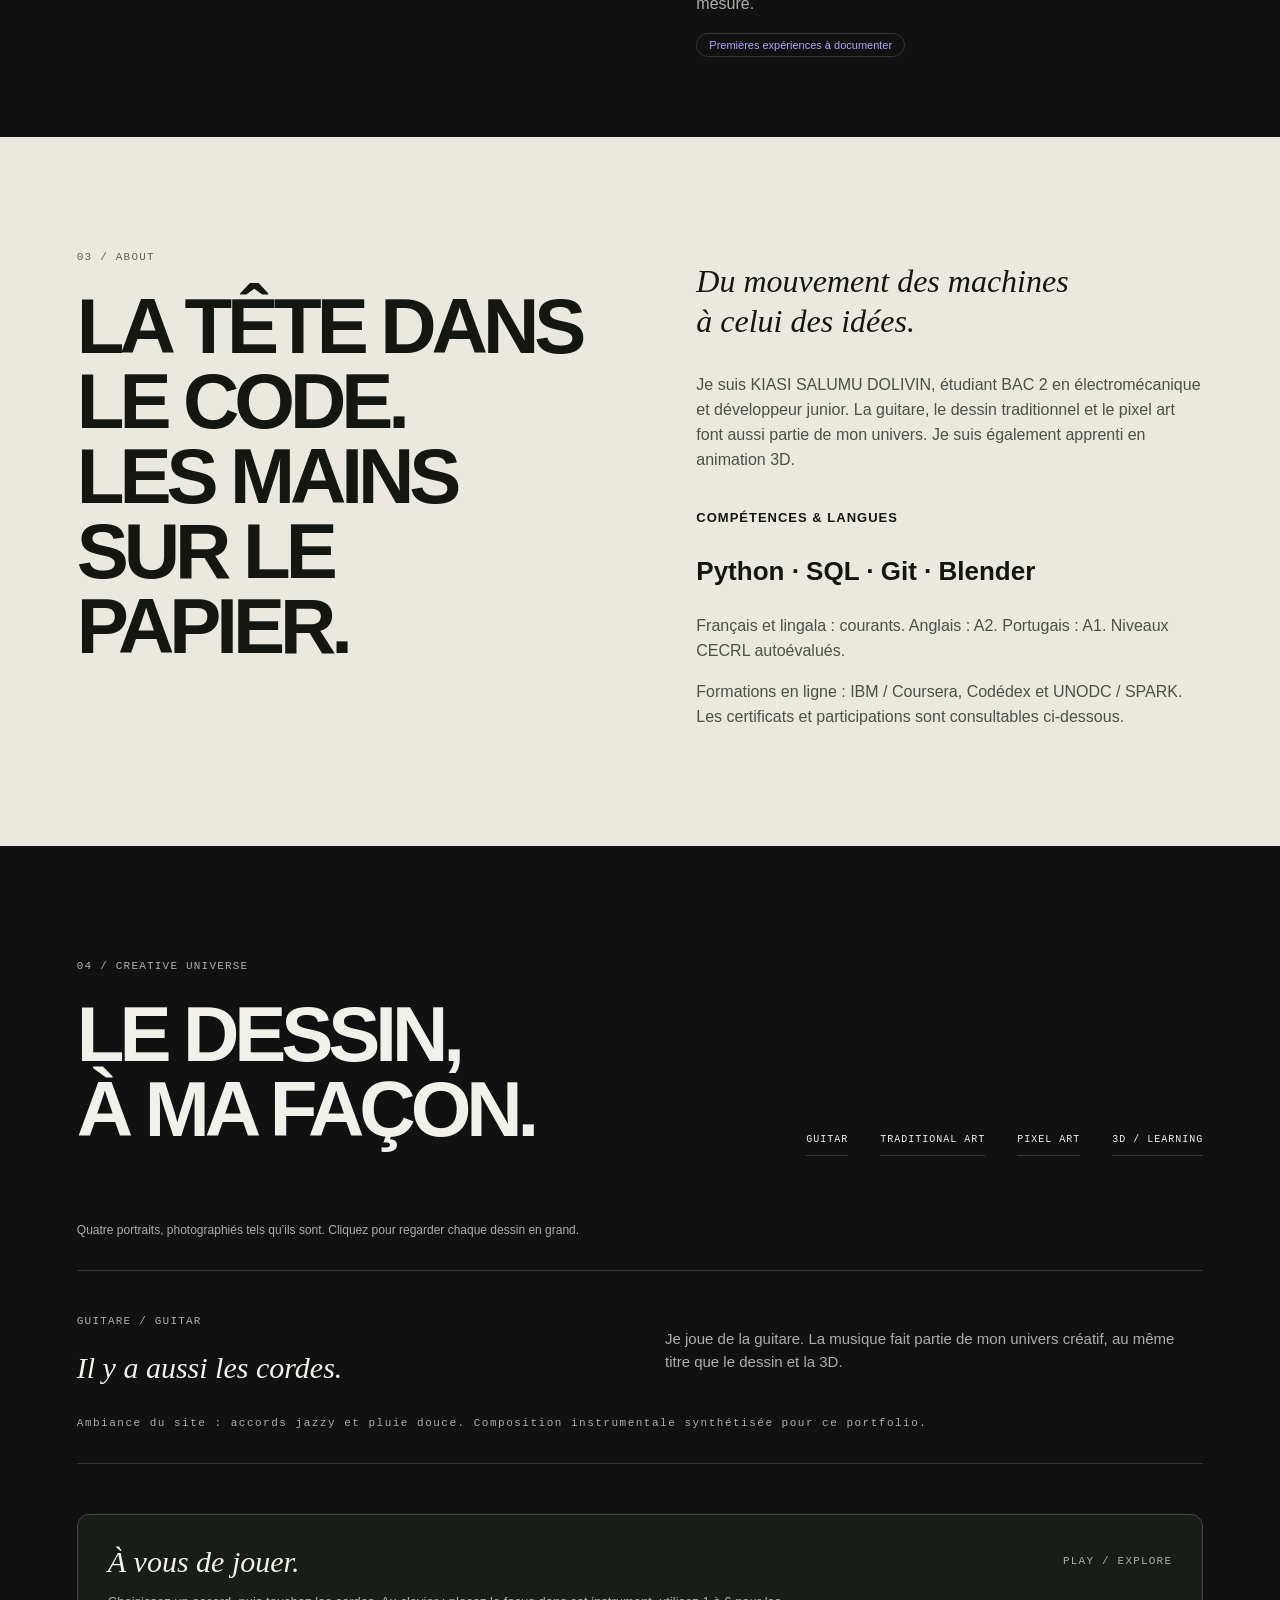
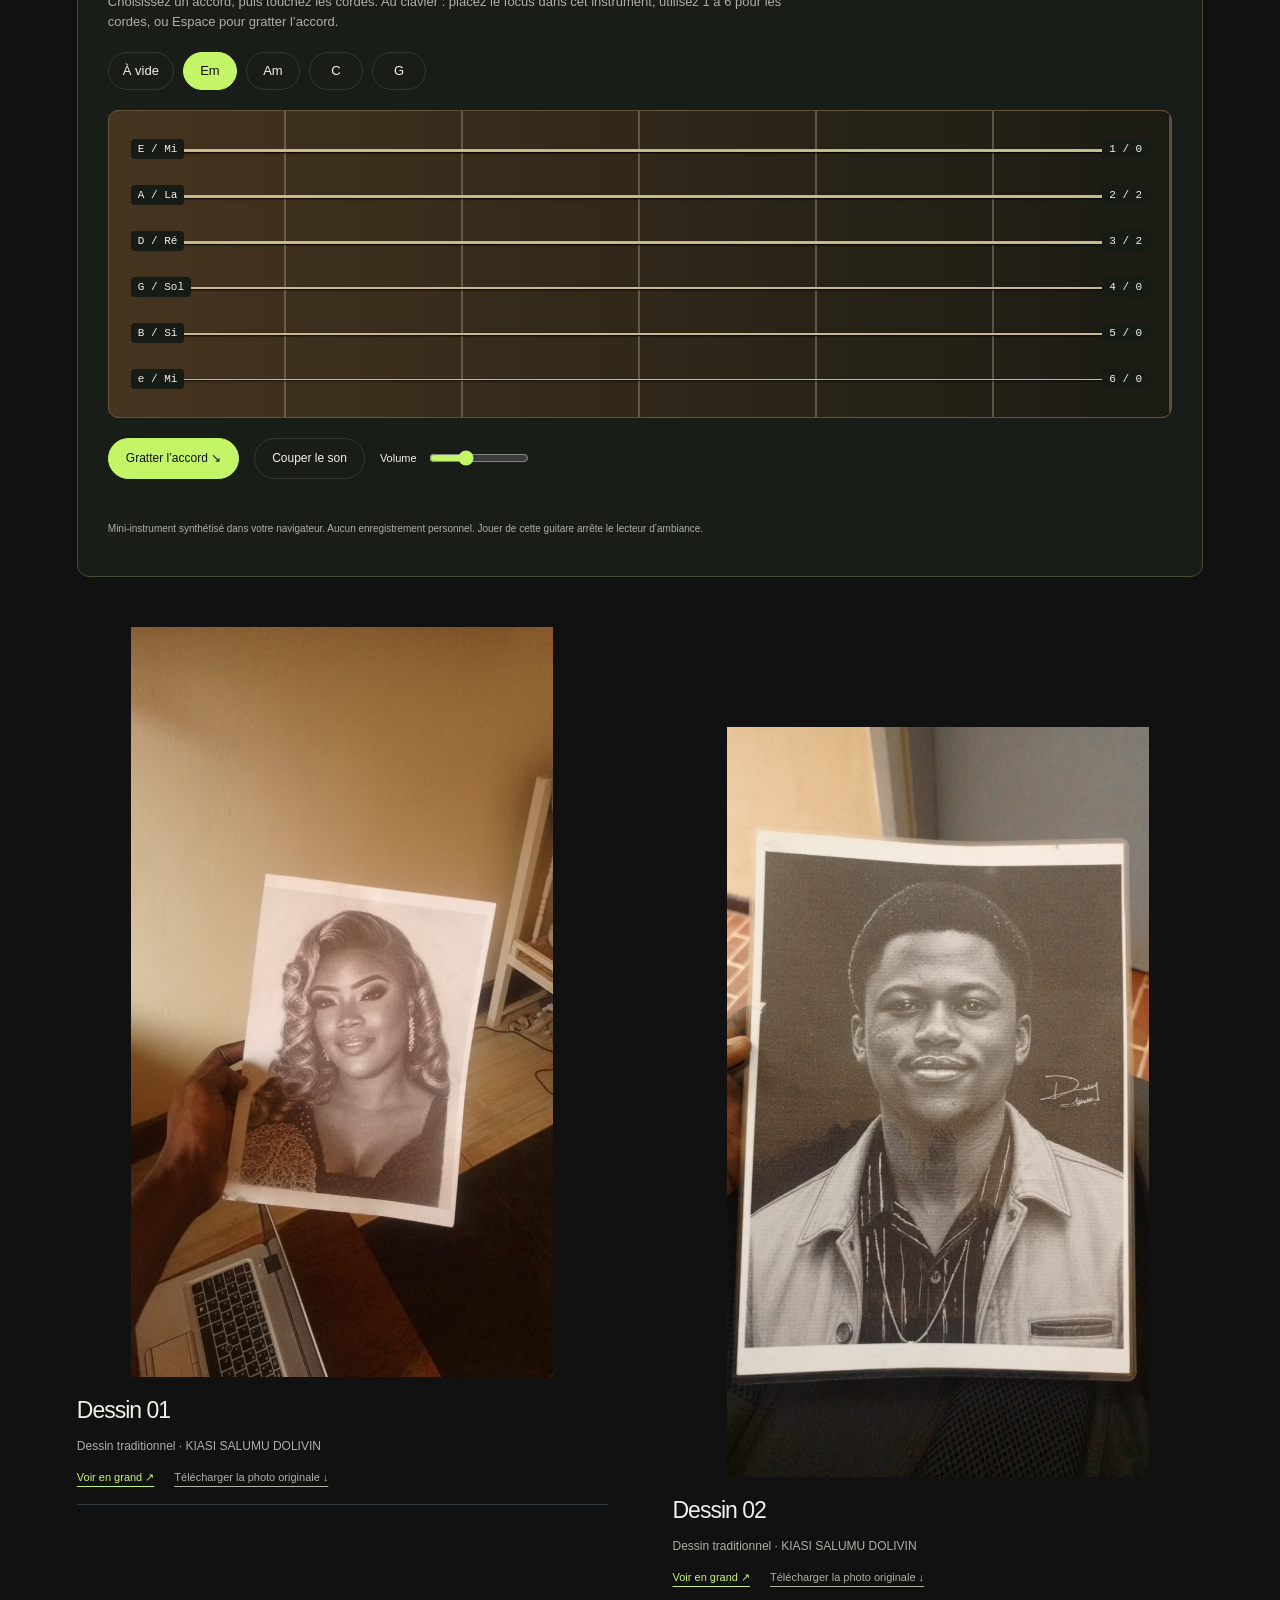
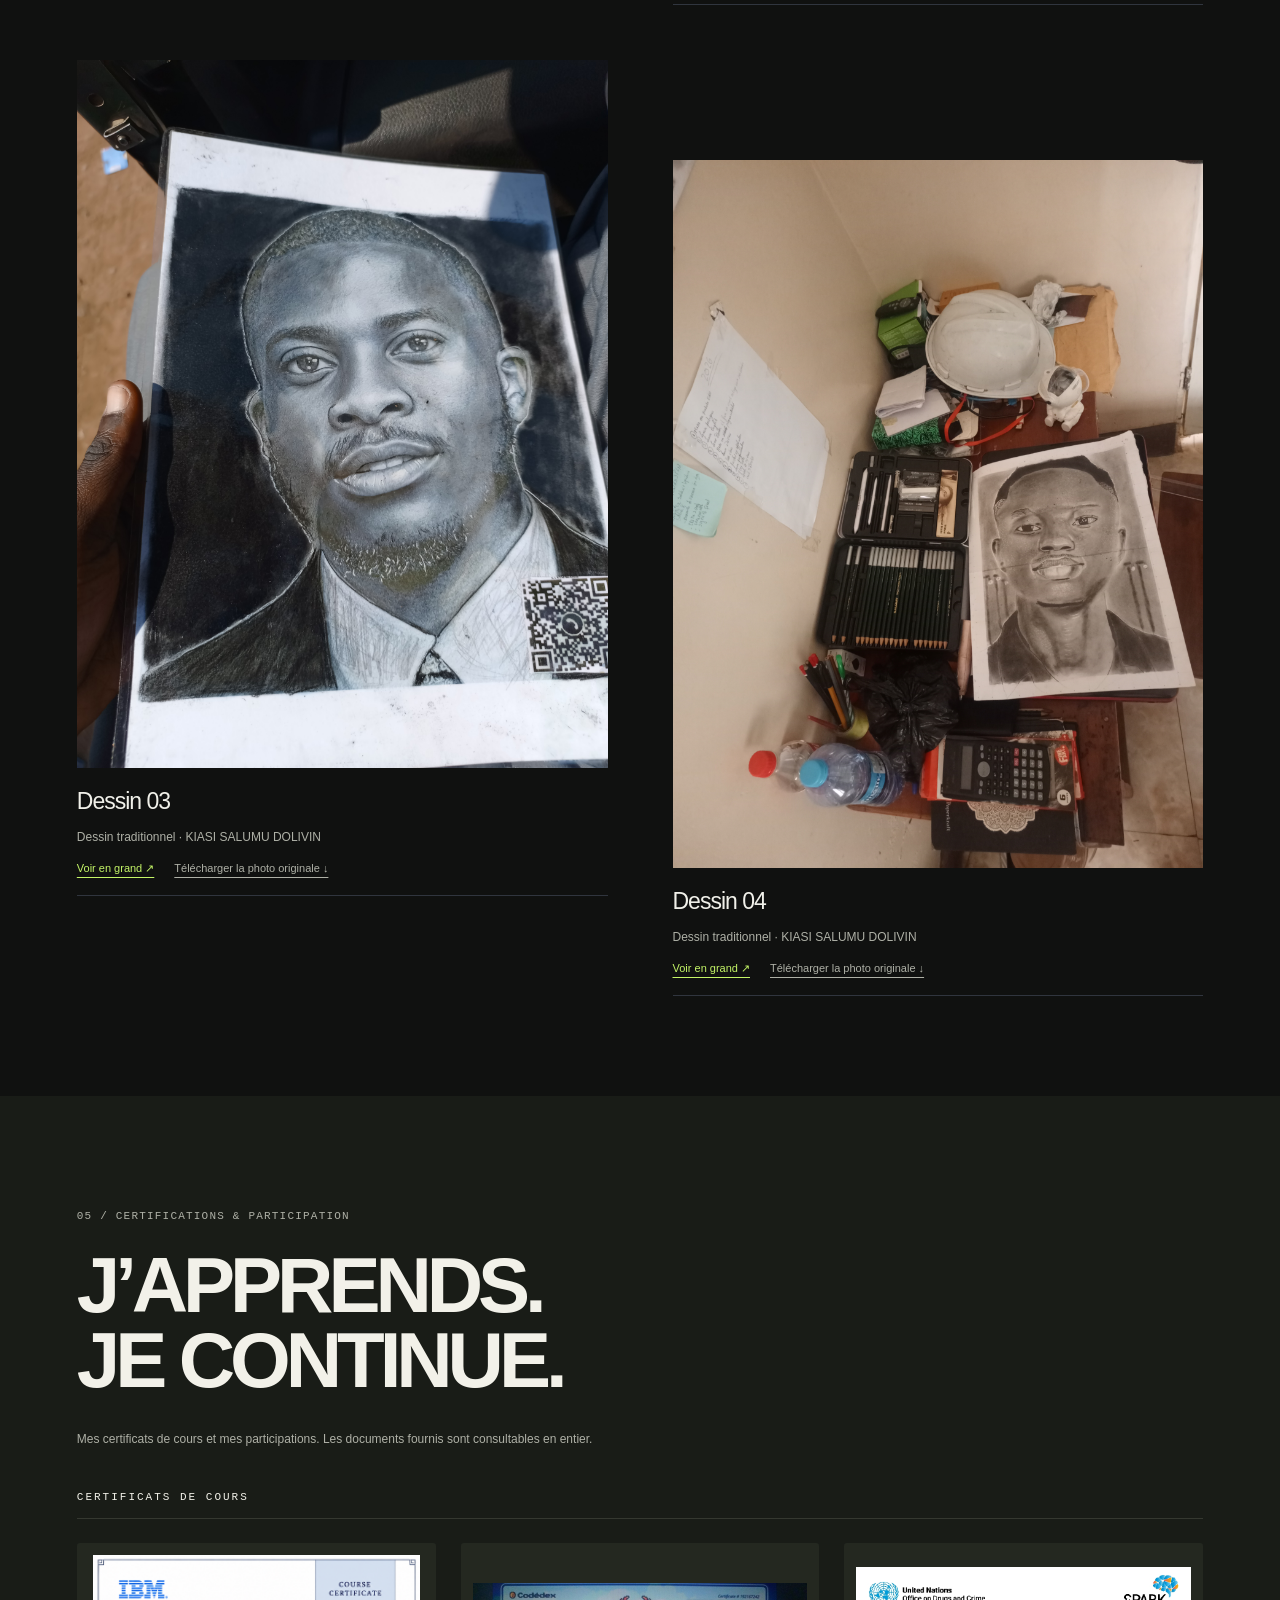
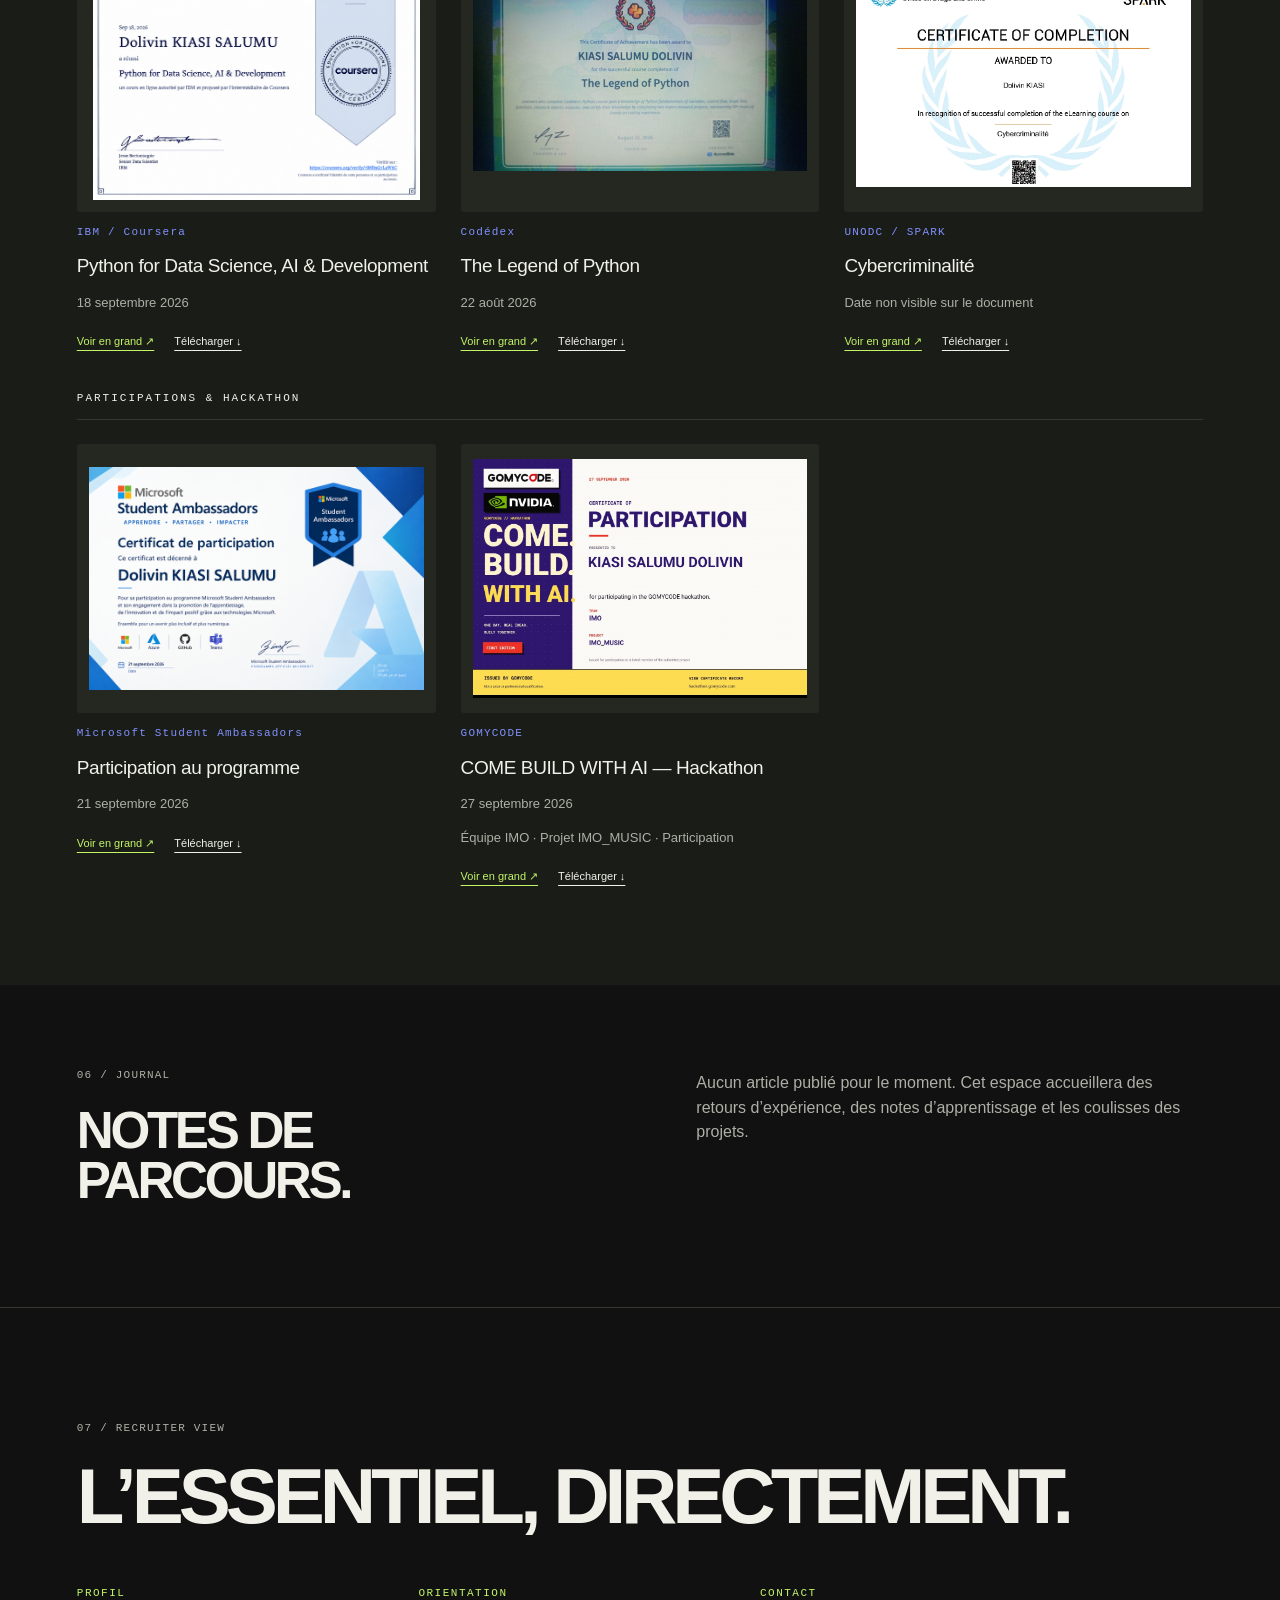
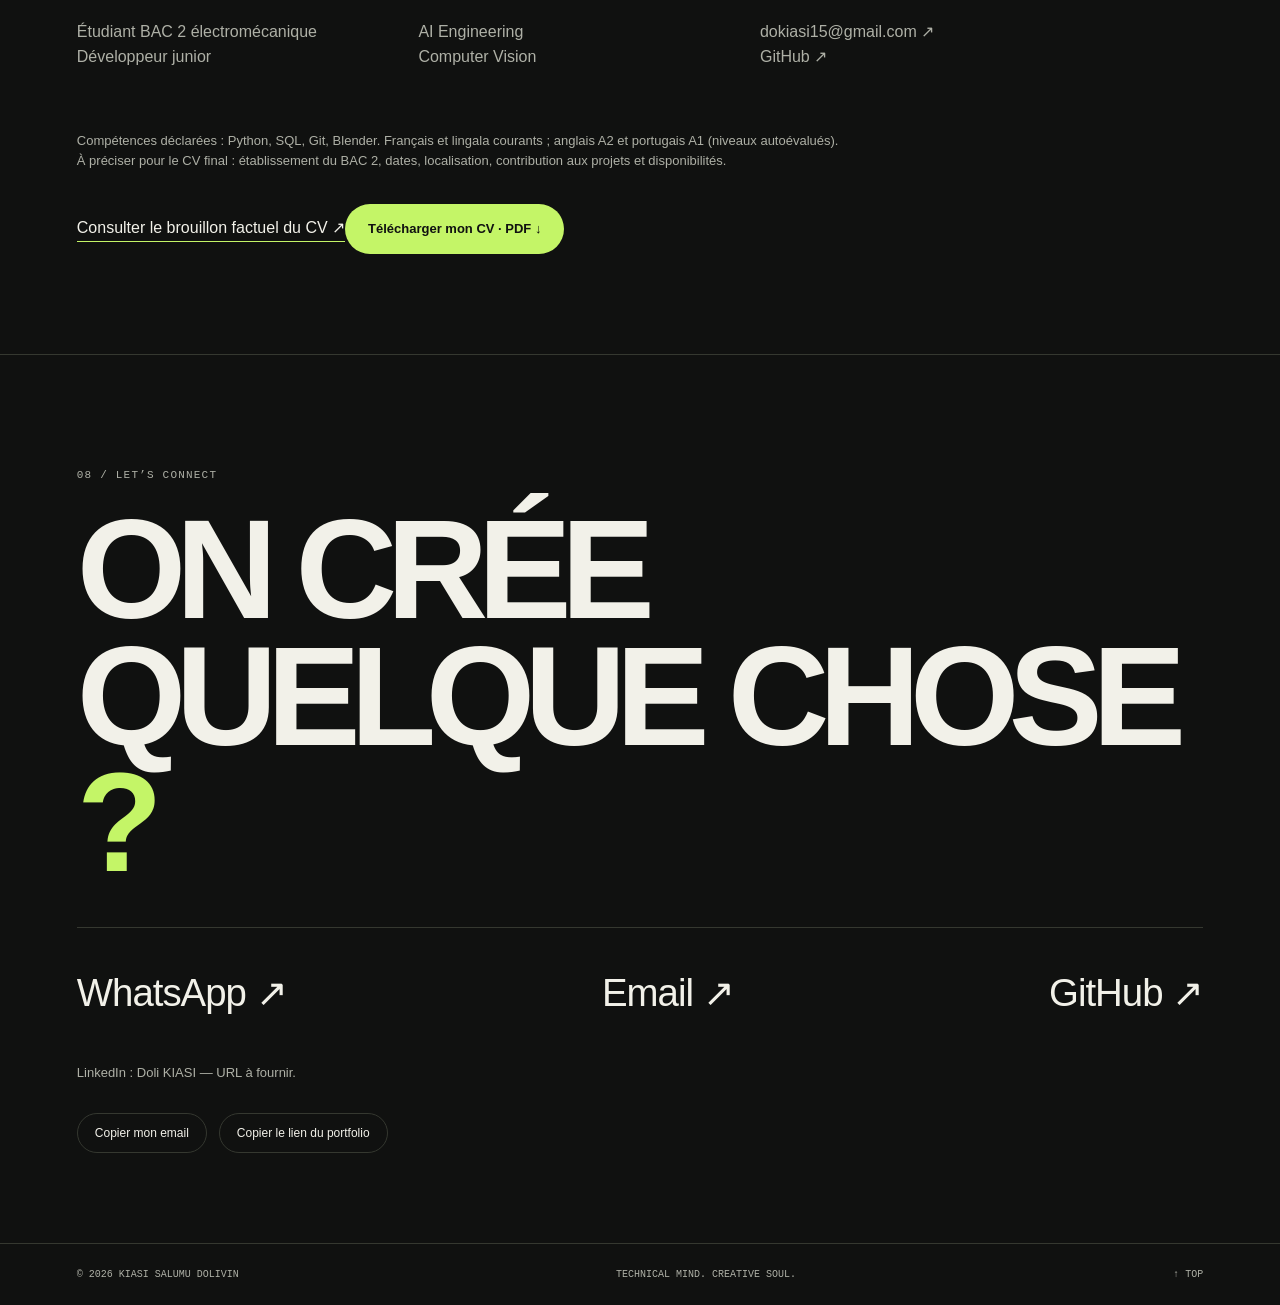
==== commit 7b7a66cc: "Add original jazz and rain ambience and open 3D experience in same tab" ====
--- a/index.html
+++ b/index.html
@@ -10,7 +10,7 @@
 <section id="certifications"><p class="eyebrow">05 / CERTIFICATIONS & PARTICIPATION</p><h2 data-fr="J’APPRENDS.<br>JE CONTINUE." data-en="LEARNING.<br>STILL GOING."></h2><p class="note" data-fr="Titres communiqués par l’auteur ; fichiers originaux indisponibles dans cette session. Les dates, identifiants et justificatifs restent à intégrer." data-en="Titles supplied by the author; original files are unavailable in this session. Dates, credentials and supporting documents remain to be added."></p><ul class="credentials"><li><span>IBM</span>Python for Data Science, AI & Development</li><li><span>CODÉDEX</span>Legend of Python</li><li><span>UNODC / SPARK</span><span data-fr="Cybercriminalité" data-en="Cybercrime"></span></li><li><span>MICROSOFT STUDENT AMBASSADORS</span><span data-fr="Participation" data-en="Participation"></span></li><li><span>GOMYCODE</span>COME BUILD WITH AI — <span data-fr="participation" data-en="participation"></span></li></ul></section>
 <section id="journal" class="split"><div><p class="eyebrow">06 / JOURNAL</p><h2 data-fr="Notes de parcours." data-en="Notes along the way."></h2></div><p data-fr="Aucun article publié pour le moment. Cet espace accueillera des retours d’expérience, des notes d’apprentissage et les coulisses des projets." data-en="No articles published yet. This space will hold project reflections, learning notes and behind-the-scenes updates."></p></section>
 <section id="recruiter" class="recruiter"><p class="eyebrow">07 / RECRUITER VIEW</p><h2 data-fr="L’essentiel, directement." data-en="The essentials, directly."></h2><div class="summary"><div><small data-fr="PROFIL" data-en="PROFILE"></small><p data-fr="Étudiant BAC 2 électromécanique<br>Développeur junior" data-en="Second-year electromechanics student<br>Junior developer"></p></div><div><small data-fr="ORIENTATION" data-en="DIRECTION"></small><p>AI Engineering<br>Computer Vision</p></div><div><small>CONTACT</small><p><a href="mailto:dokiasi15@gmail.com">dokiasi15@gmail.com ↗</a><br><a href="https://github.com/dokiasi15-lgtm">GitHub ↗</a></p></div></div><p class="note" data-fr="CV final en attente : établissement, dates de formation, localisation, compétences et niveaux vérifiables, rôle et état de chaque projet, langues et disponibilités." data-en="Final CV pending: school, education dates, location, verified skills and proficiency, project roles and status, languages and availability."></p><a class="text-link" href="CV-brouillon.html" data-fr="Consulter le brouillon factuel du CV ↗" data-en="View the factual CV draft ↗"></a></section>
-<section id="contact"><p class="eyebrow">08 / LET’S CONNECT</p><h2 data-fr="ON CRÉE<br>QUELQUE CHOSE<span> ?</span>" data-en="LET’S BUILD<br>SOMETHING<span>.</span>"></h2><div class="contact-links"><a href="https://wa.me/243893905133">WhatsApp ↗</a><a href="mailto:dokiasi15@gmail.com">Email ↗</a><a href="https://github.com/dokiasi15-lgtm">GitHub ↗</a></div><p class="note" data-fr="LinkedIn : Doli KIASI — URL à fournir." data-en="LinkedIn: Doli KIASI — URL pending."></p></section></main><footer><span>© 2026 KIASI SALUMU DOLIVIN</span><span>TECHNICAL MIND. CREATIVE SOUL.</span><a href="#home">↑ TOP</a></footer><script src="app.js"></script><script src="project-links.js"></script><script src="portrait.js"></script><script src="certifications.js"></script><script src="art.js"></script><script src="profile.js"></script><div class="scroll-indicator" aria-hidden="true">0%</div><script src="editorial.js?v=2"></script><script src="music-cv.js?v=4"></script><script src="extras.js?v=1"></script><script src="guitar.js?v=1"></script></body></html>
+<section id="contact"><p class="eyebrow">08 / LET’S CONNECT</p><h2 data-fr="ON CRÉE<br>QUELQUE CHOSE<span> ?</span>" data-en="LET’S BUILD<br>SOMETHING<span>.</span>"></h2><div class="contact-links"><a href="https://wa.me/243893905133">WhatsApp ↗</a><a href="mailto:dokiasi15@gmail.com">Email ↗</a><a href="https://github.com/dokiasi15-lgtm">GitHub ↗</a></div><p class="note" data-fr="LinkedIn : Doli KIASI — URL à fournir." data-en="LinkedIn: Doli KIASI — URL pending."></p></section></main><footer><span>© 2026 KIASI SALUMU DOLIVIN</span><span>TECHNICAL MIND. CREATIVE SOUL.</span><a href="#home">↑ TOP</a></footer><script src="app.js"></script><script src="project-links.js"></script><script src="portrait.js"></script><script src="certifications.js"></script><script src="art.js"></script><script src="profile.js"></script><div class="scroll-indicator" aria-hidden="true">0%</div><script src="editorial.js?v=3"></script><script src="music-cv.js?v=5"></script><script src="extras.js?v=2"></script><script src="guitar.js?v=1"></script></body></html>
 
 
 
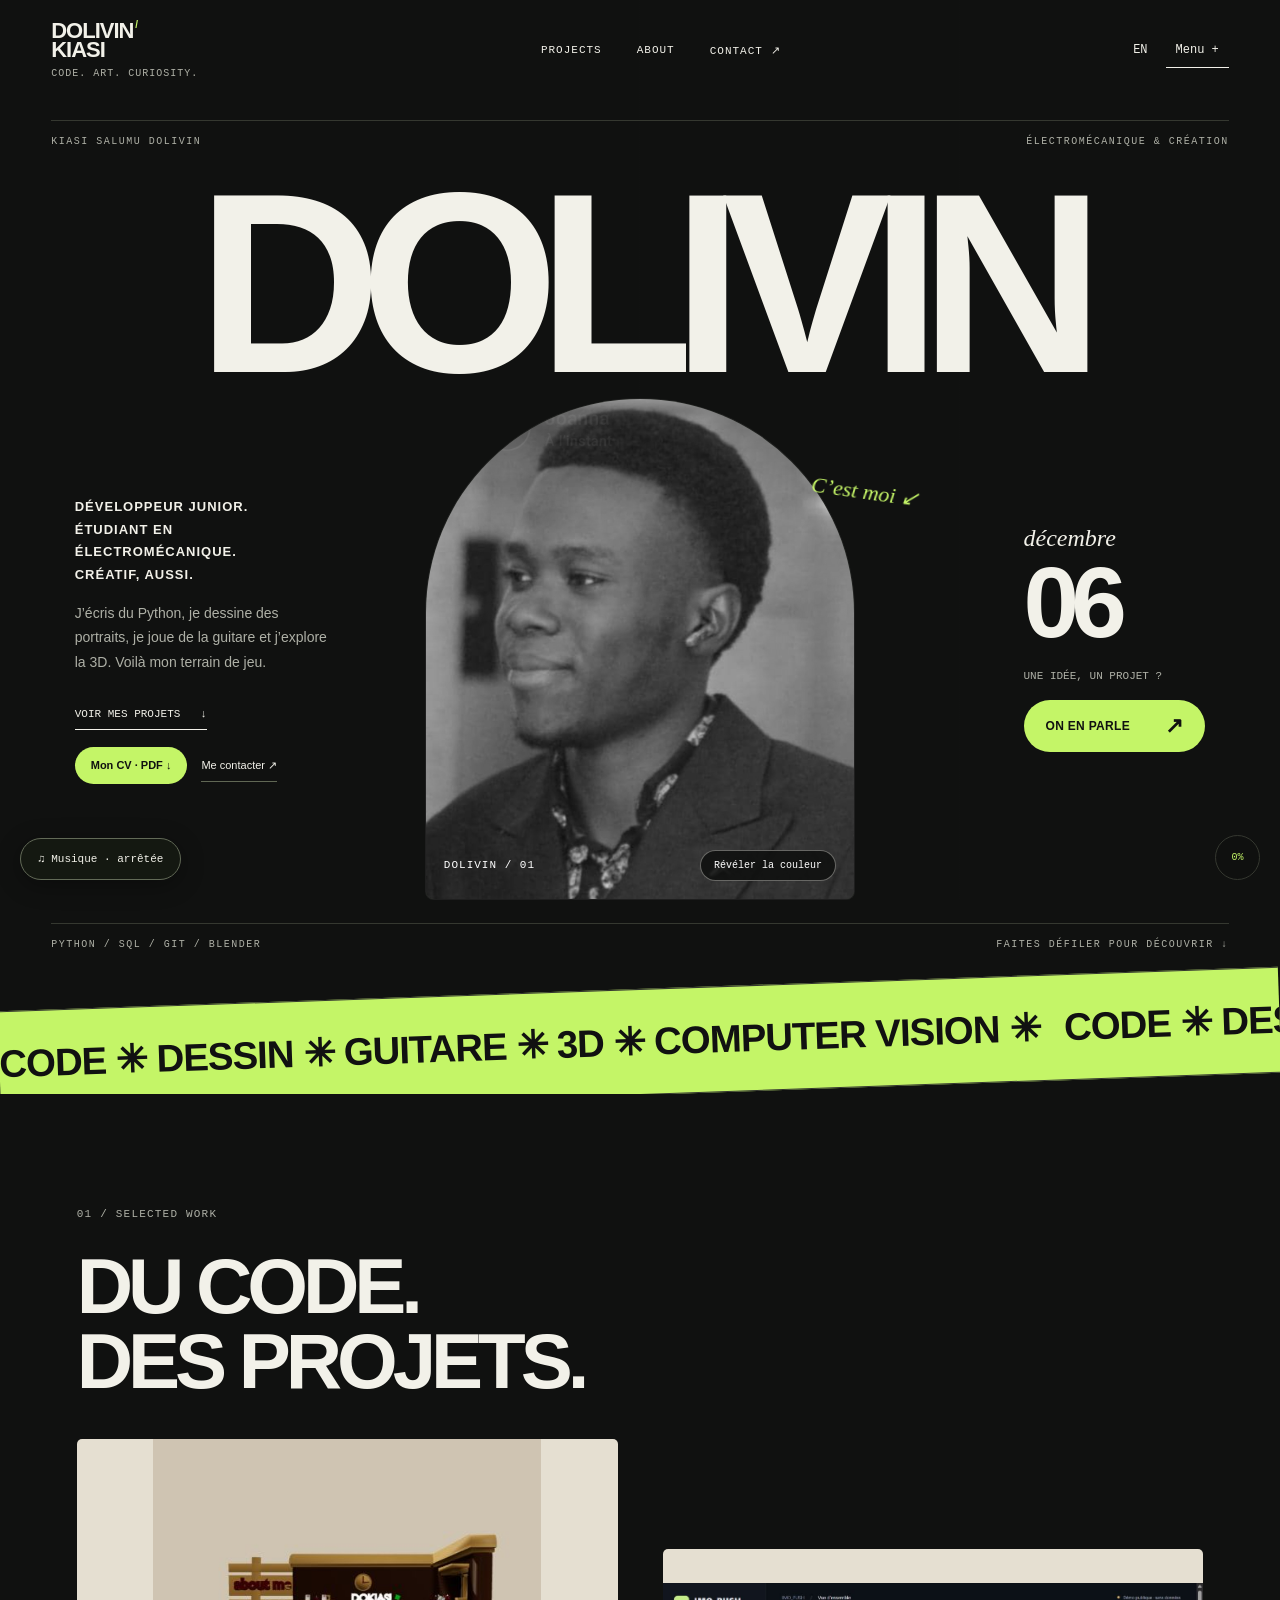
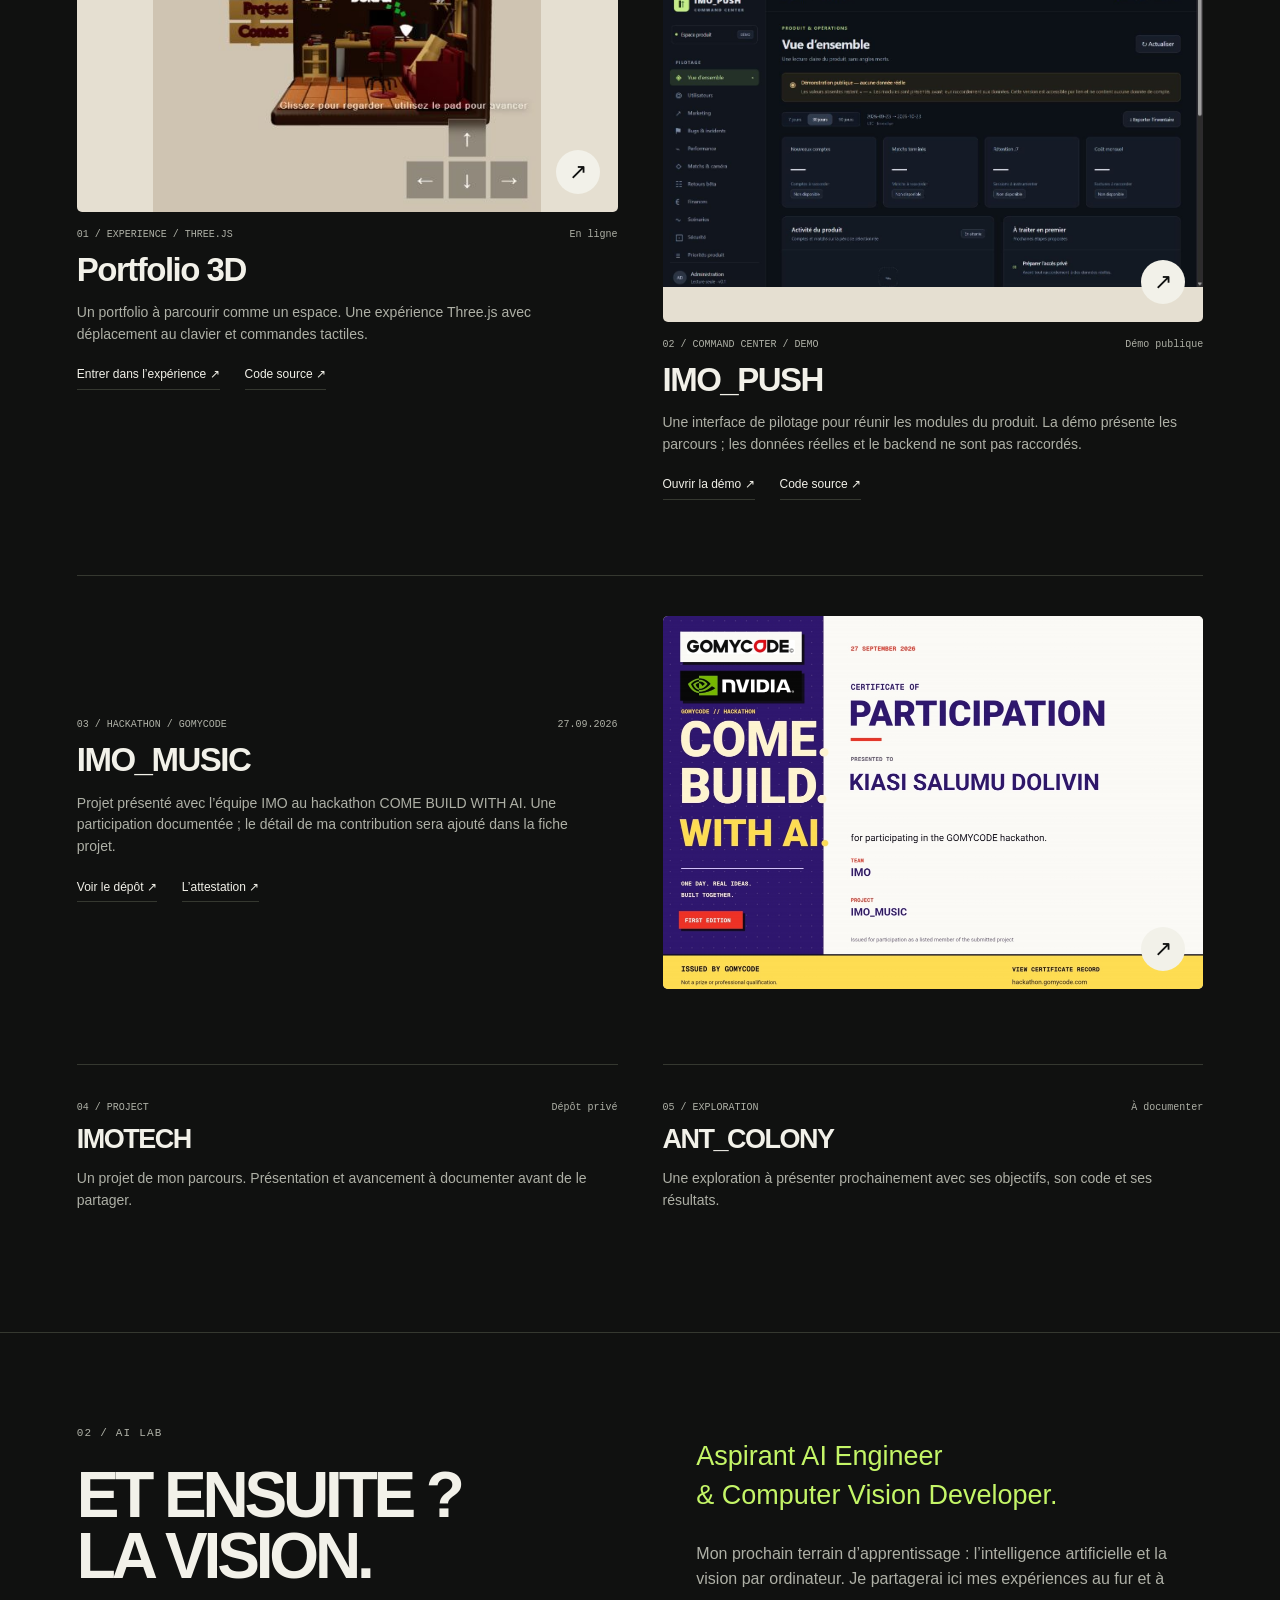
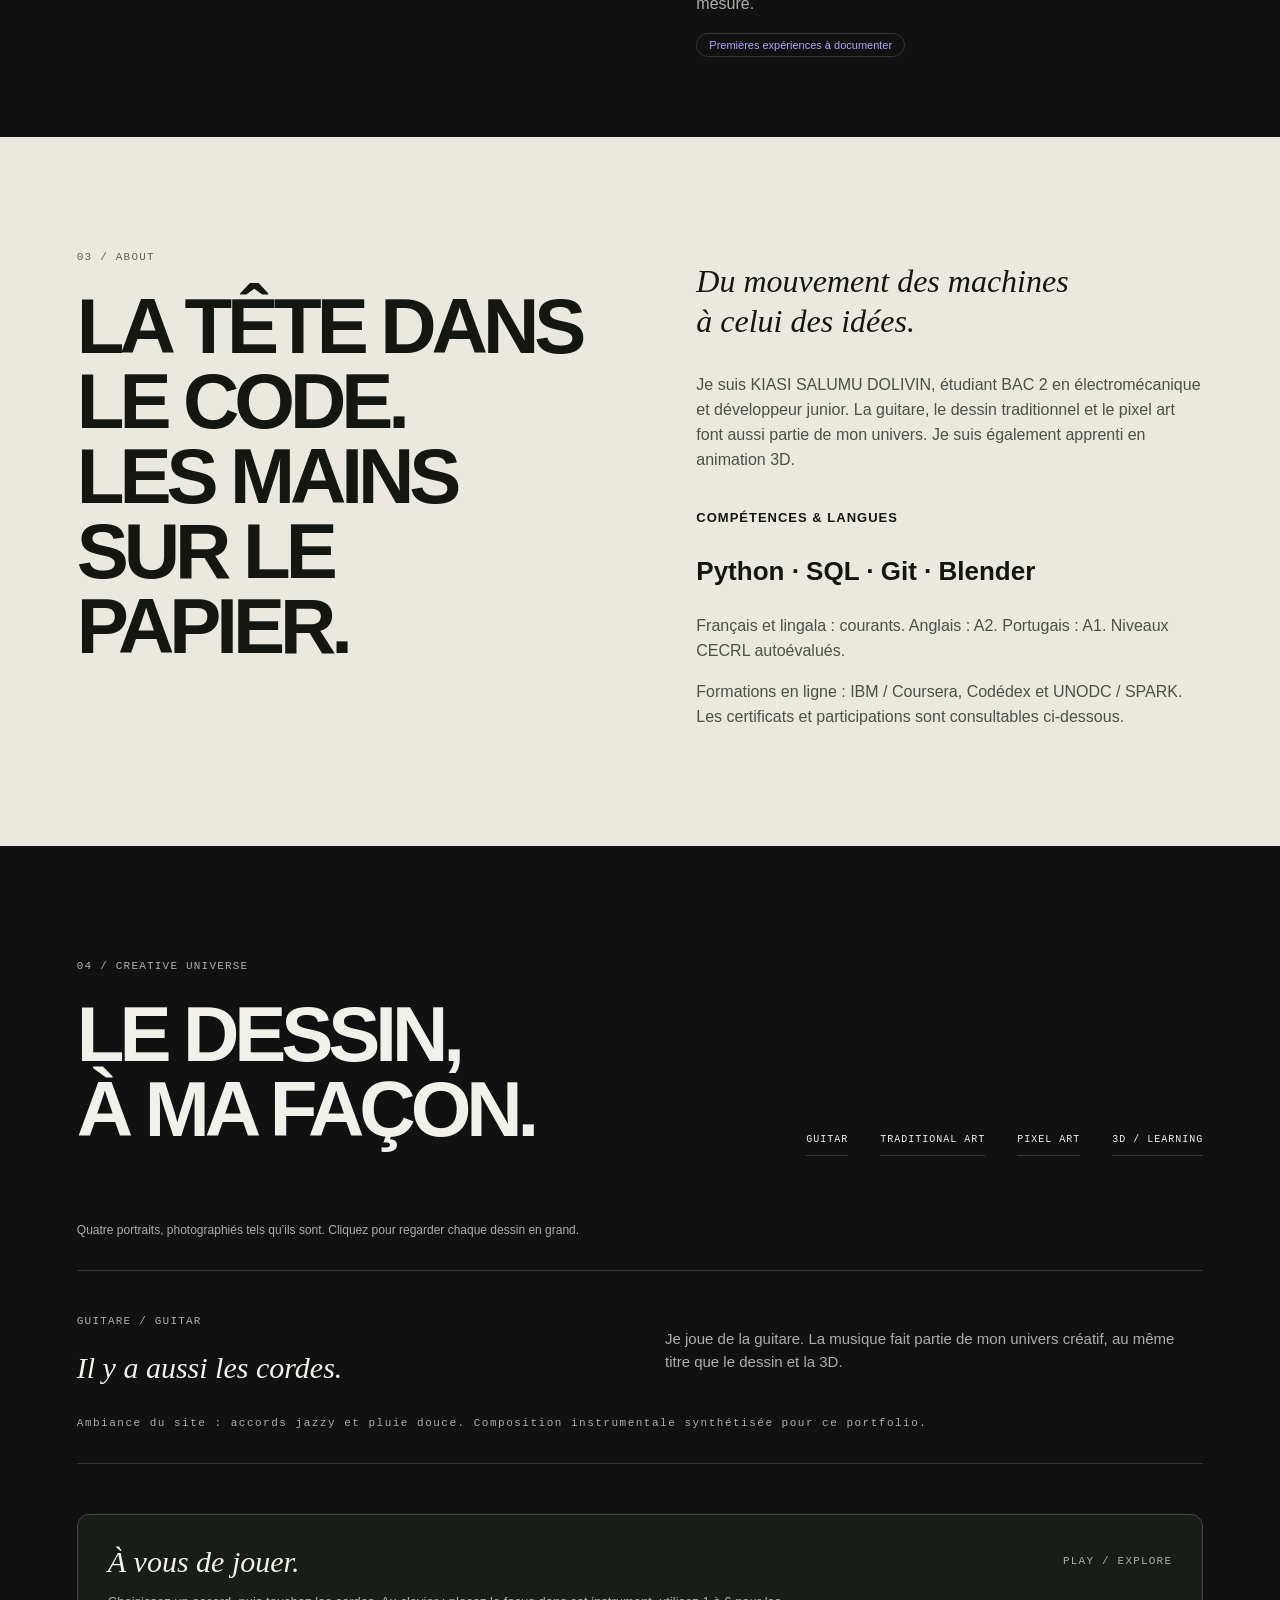
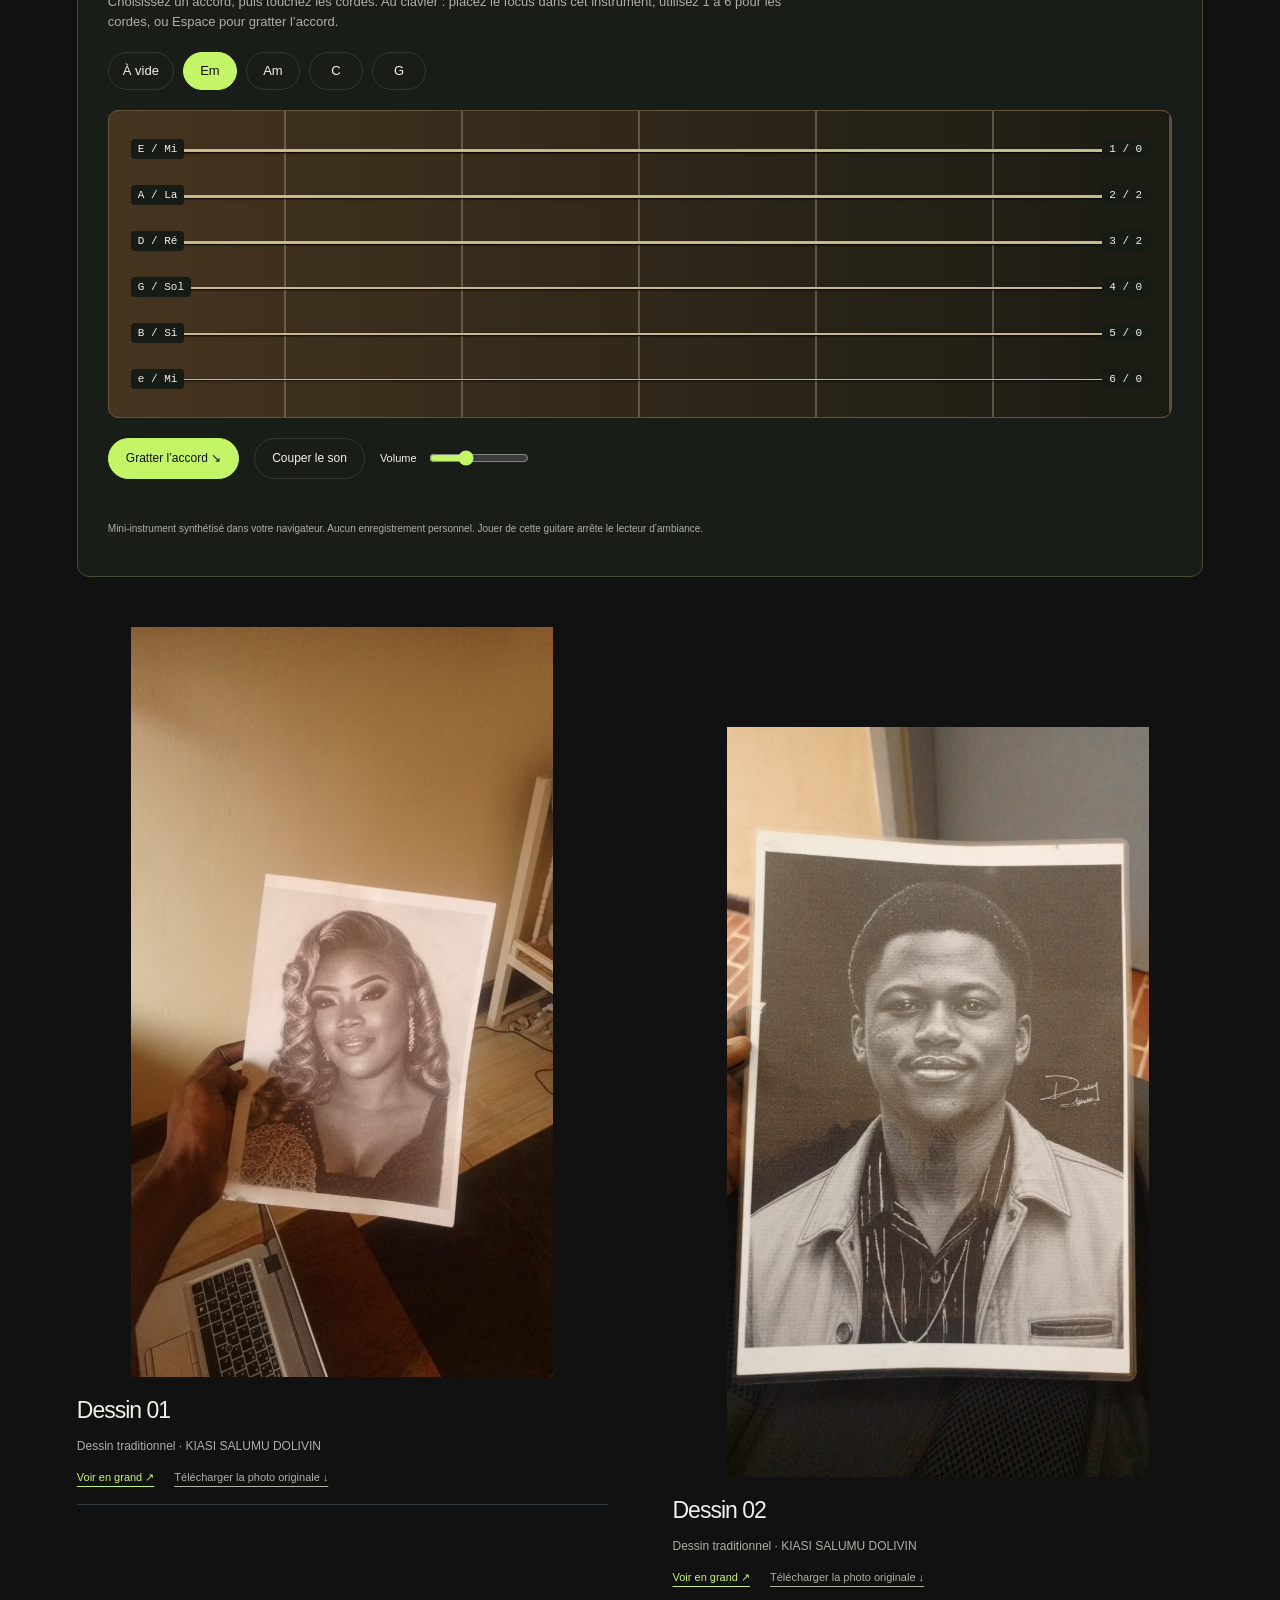
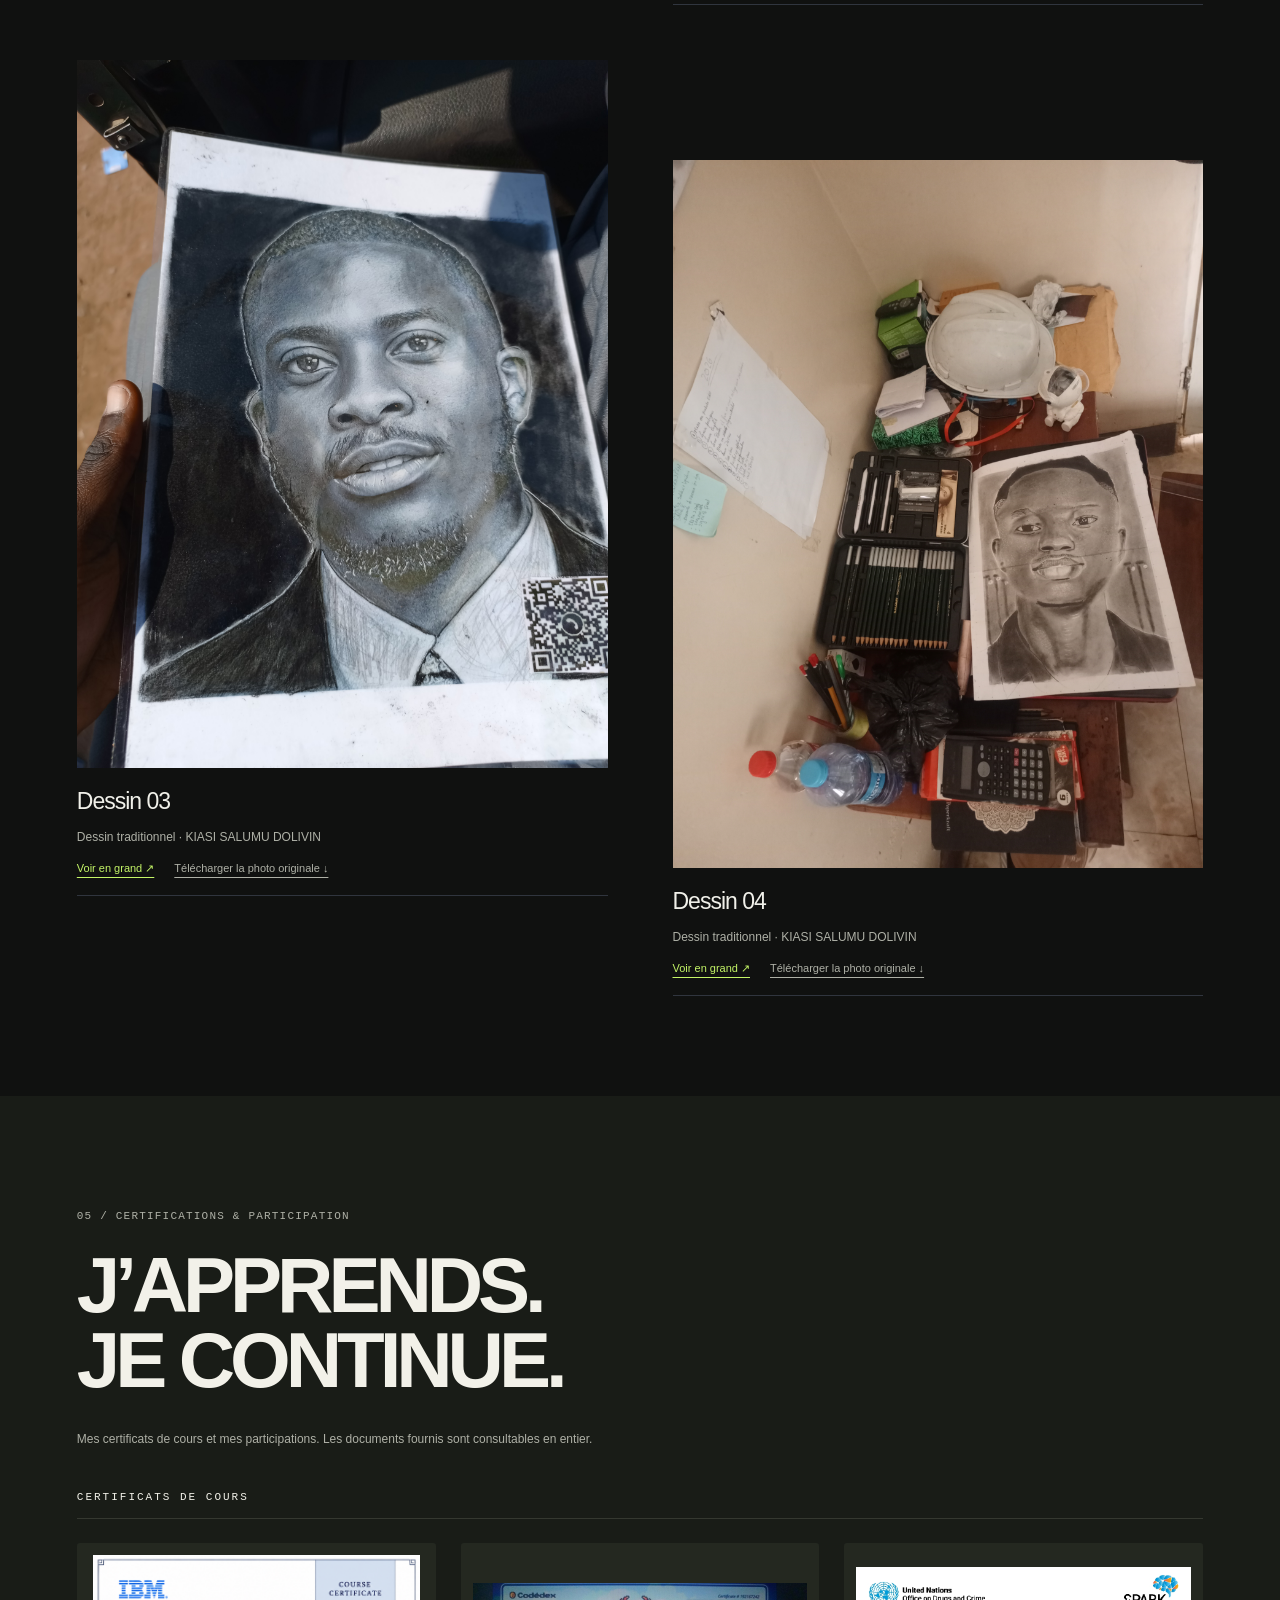
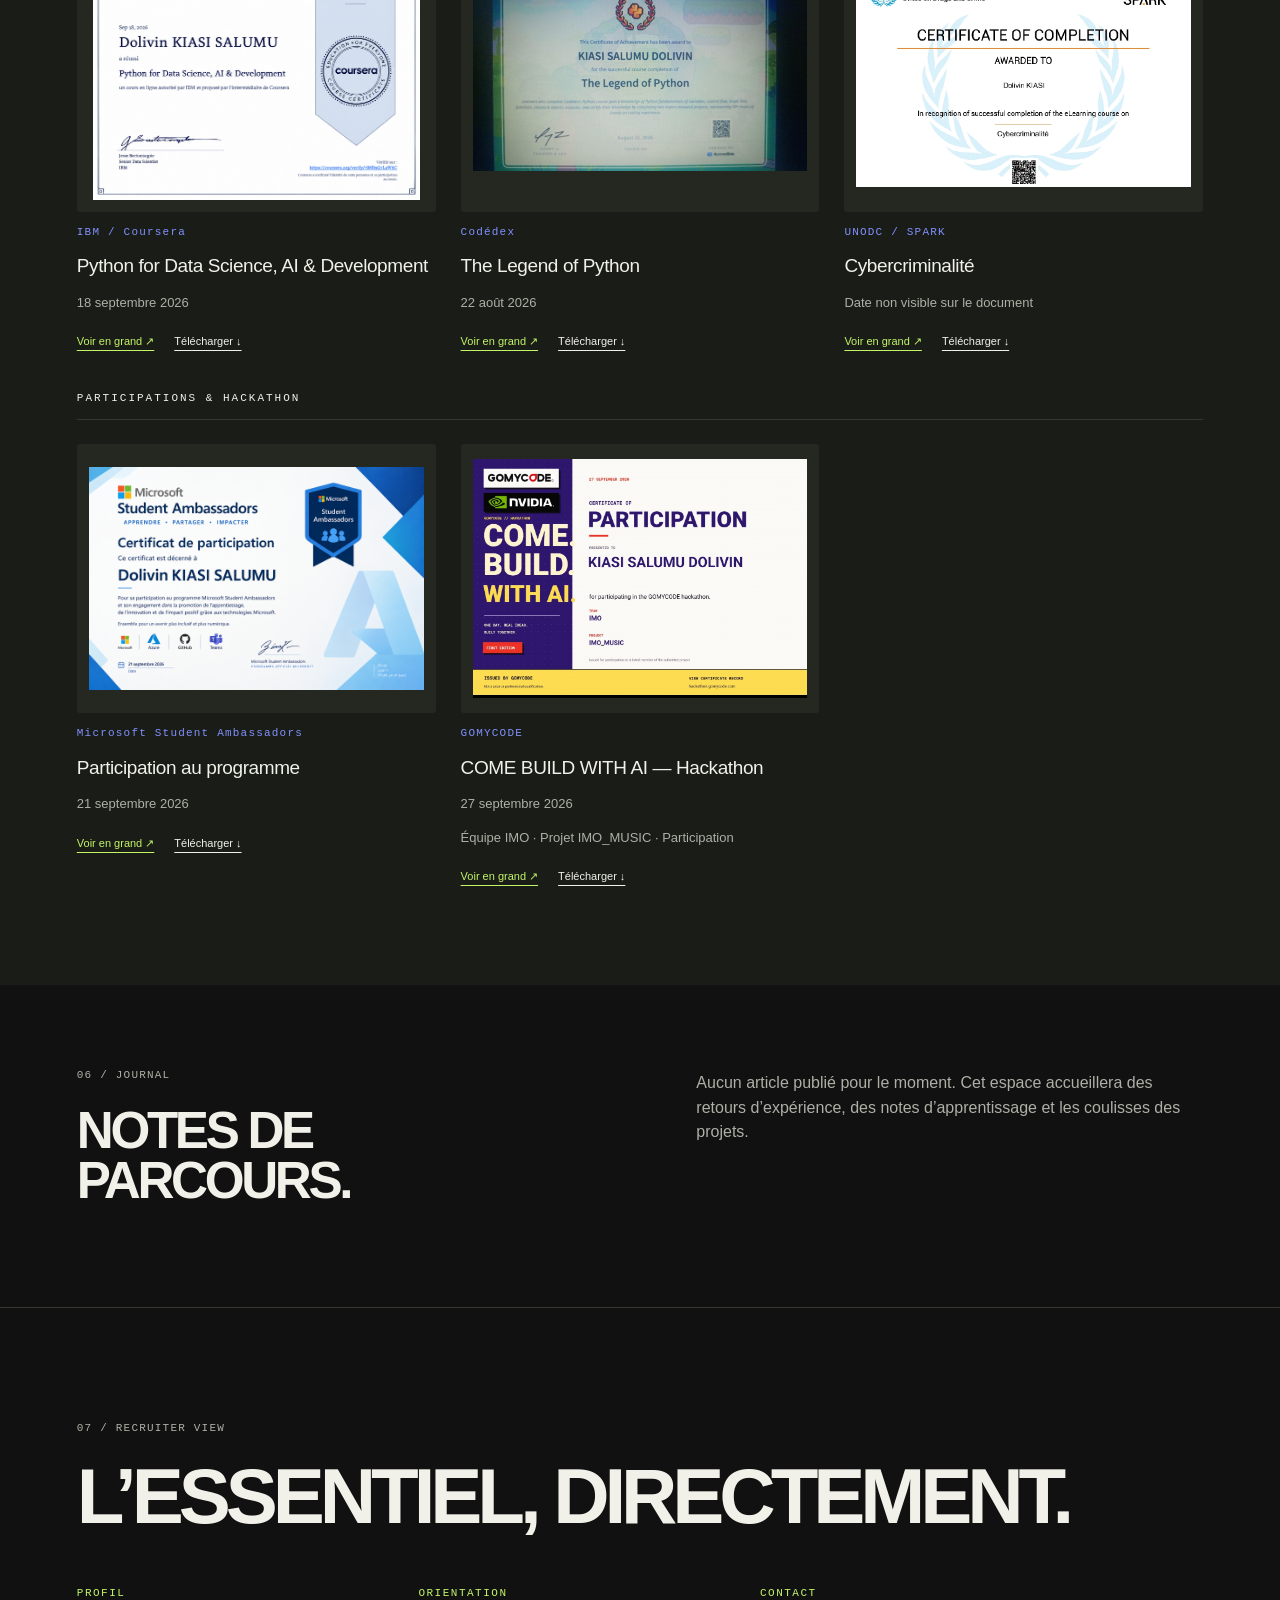
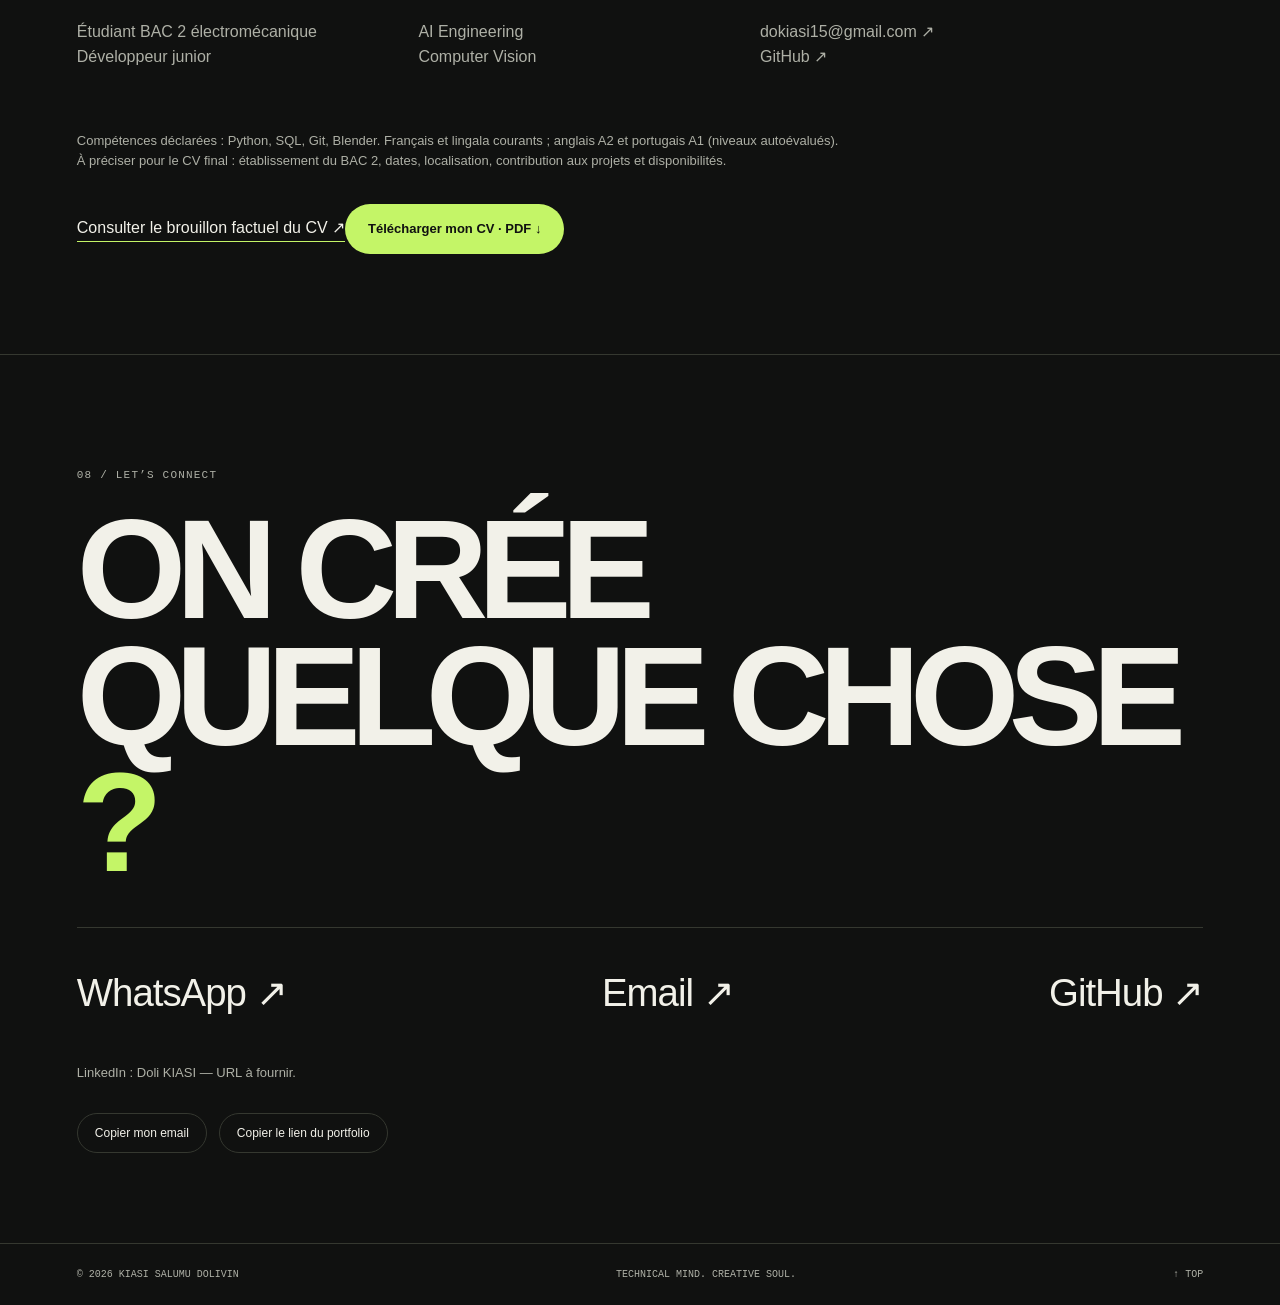
==== commit e2d4b561: "Refresh 3D preview from verified front view and indicate audio loading" ====
--- a/index.html
+++ b/index.html
@@ -10,7 +10,7 @@
 <section id="certifications"><p class="eyebrow">05 / CERTIFICATIONS & PARTICIPATION</p><h2 data-fr="J’APPRENDS.<br>JE CONTINUE." data-en="LEARNING.<br>STILL GOING."></h2><p class="note" data-fr="Titres communiqués par l’auteur ; fichiers originaux indisponibles dans cette session. Les dates, identifiants et justificatifs restent à intégrer." data-en="Titles supplied by the author; original files are unavailable in this session. Dates, credentials and supporting documents remain to be added."></p><ul class="credentials"><li><span>IBM</span>Python for Data Science, AI & Development</li><li><span>CODÉDEX</span>Legend of Python</li><li><span>UNODC / SPARK</span><span data-fr="Cybercriminalité" data-en="Cybercrime"></span></li><li><span>MICROSOFT STUDENT AMBASSADORS</span><span data-fr="Participation" data-en="Participation"></span></li><li><span>GOMYCODE</span>COME BUILD WITH AI — <span data-fr="participation" data-en="participation"></span></li></ul></section>
 <section id="journal" class="split"><div><p class="eyebrow">06 / JOURNAL</p><h2 data-fr="Notes de parcours." data-en="Notes along the way."></h2></div><p data-fr="Aucun article publié pour le moment. Cet espace accueillera des retours d’expérience, des notes d’apprentissage et les coulisses des projets." data-en="No articles published yet. This space will hold project reflections, learning notes and behind-the-scenes updates."></p></section>
 <section id="recruiter" class="recruiter"><p class="eyebrow">07 / RECRUITER VIEW</p><h2 data-fr="L’essentiel, directement." data-en="The essentials, directly."></h2><div class="summary"><div><small data-fr="PROFIL" data-en="PROFILE"></small><p data-fr="Étudiant BAC 2 électromécanique<br>Développeur junior" data-en="Second-year electromechanics student<br>Junior developer"></p></div><div><small data-fr="ORIENTATION" data-en="DIRECTION"></small><p>AI Engineering<br>Computer Vision</p></div><div><small>CONTACT</small><p><a href="mailto:dokiasi15@gmail.com">dokiasi15@gmail.com ↗</a><br><a href="https://github.com/dokiasi15-lgtm">GitHub ↗</a></p></div></div><p class="note" data-fr="CV final en attente : établissement, dates de formation, localisation, compétences et niveaux vérifiables, rôle et état de chaque projet, langues et disponibilités." data-en="Final CV pending: school, education dates, location, verified skills and proficiency, project roles and status, languages and availability."></p><a class="text-link" href="CV-brouillon.html" data-fr="Consulter le brouillon factuel du CV ↗" data-en="View the factual CV draft ↗"></a></section>
-<section id="contact"><p class="eyebrow">08 / LET’S CONNECT</p><h2 data-fr="ON CRÉE<br>QUELQUE CHOSE<span> ?</span>" data-en="LET’S BUILD<br>SOMETHING<span>.</span>"></h2><div class="contact-links"><a href="https://wa.me/243893905133">WhatsApp ↗</a><a href="mailto:dokiasi15@gmail.com">Email ↗</a><a href="https://github.com/dokiasi15-lgtm">GitHub ↗</a></div><p class="note" data-fr="LinkedIn : Doli KIASI — URL à fournir." data-en="LinkedIn: Doli KIASI — URL pending."></p></section></main><footer><span>© 2026 KIASI SALUMU DOLIVIN</span><span>TECHNICAL MIND. CREATIVE SOUL.</span><a href="#home">↑ TOP</a></footer><script src="app.js"></script><script src="project-links.js"></script><script src="portrait.js"></script><script src="certifications.js"></script><script src="art.js"></script><script src="profile.js"></script><div class="scroll-indicator" aria-hidden="true">0%</div><script src="editorial.js?v=3"></script><script src="music-cv.js?v=5"></script><script src="extras.js?v=2"></script><script src="guitar.js?v=1"></script></body></html>
+<section id="contact"><p class="eyebrow">08 / LET’S CONNECT</p><h2 data-fr="ON CRÉE<br>QUELQUE CHOSE<span> ?</span>" data-en="LET’S BUILD<br>SOMETHING<span>.</span>"></h2><div class="contact-links"><a href="https://wa.me/243893905133">WhatsApp ↗</a><a href="mailto:dokiasi15@gmail.com">Email ↗</a><a href="https://github.com/dokiasi15-lgtm">GitHub ↗</a></div><p class="note" data-fr="LinkedIn : Doli KIASI — URL à fournir." data-en="LinkedIn: Doli KIASI — URL pending."></p></section></main><footer><span>© 2026 KIASI SALUMU DOLIVIN</span><span>TECHNICAL MIND. CREATIVE SOUL.</span><a href="#home">↑ TOP</a></footer><script defer src="app.js"></script><script defer src="project-links.js"></script><script defer src="portrait.js"></script><script defer src="certifications.js"></script><script defer src="art.js"></script><script defer src="profile.js"></script><div class="scroll-indicator" aria-hidden="true">0%</div><script defer src="editorial.js?v=4"></script><script defer src="music-cv.js?v=6"></script><script defer src="extras.js?v=2"></script><script defer src="guitar.js?v=1"></script></body></html>
 
 
 
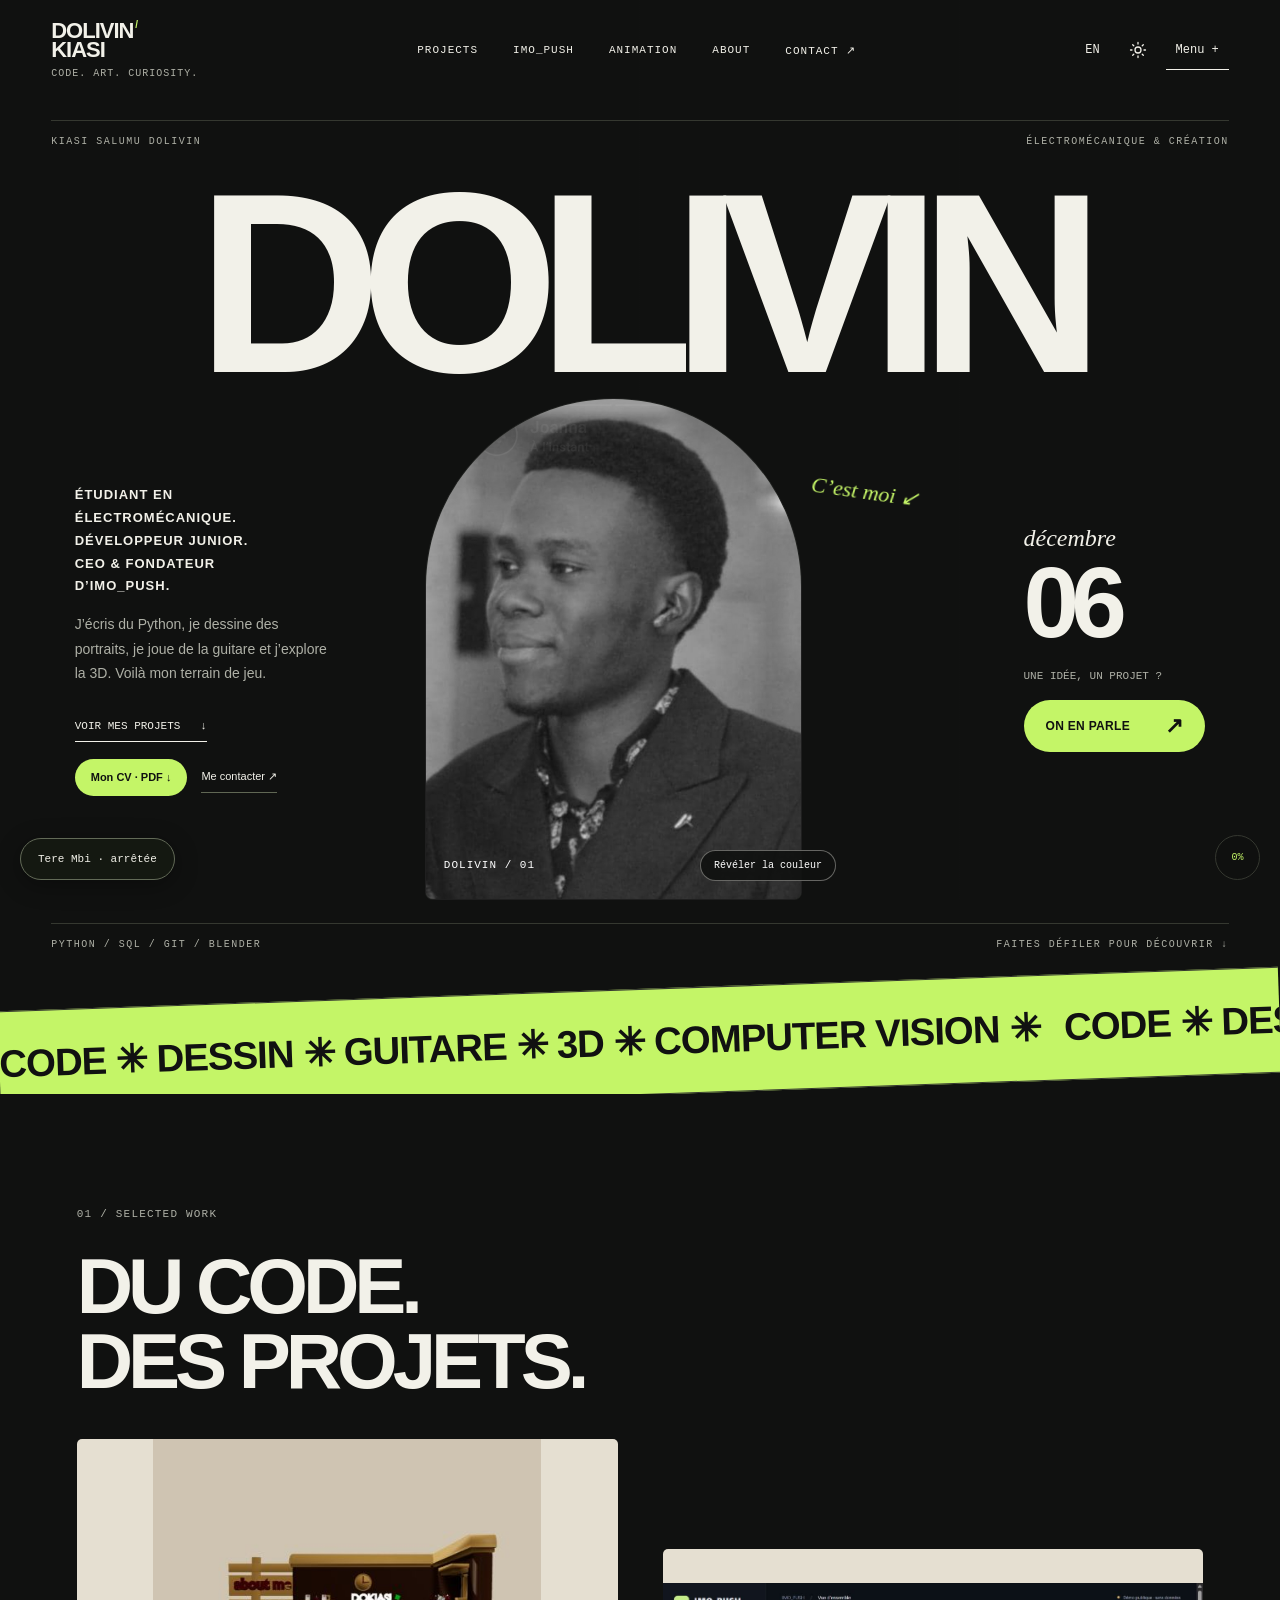
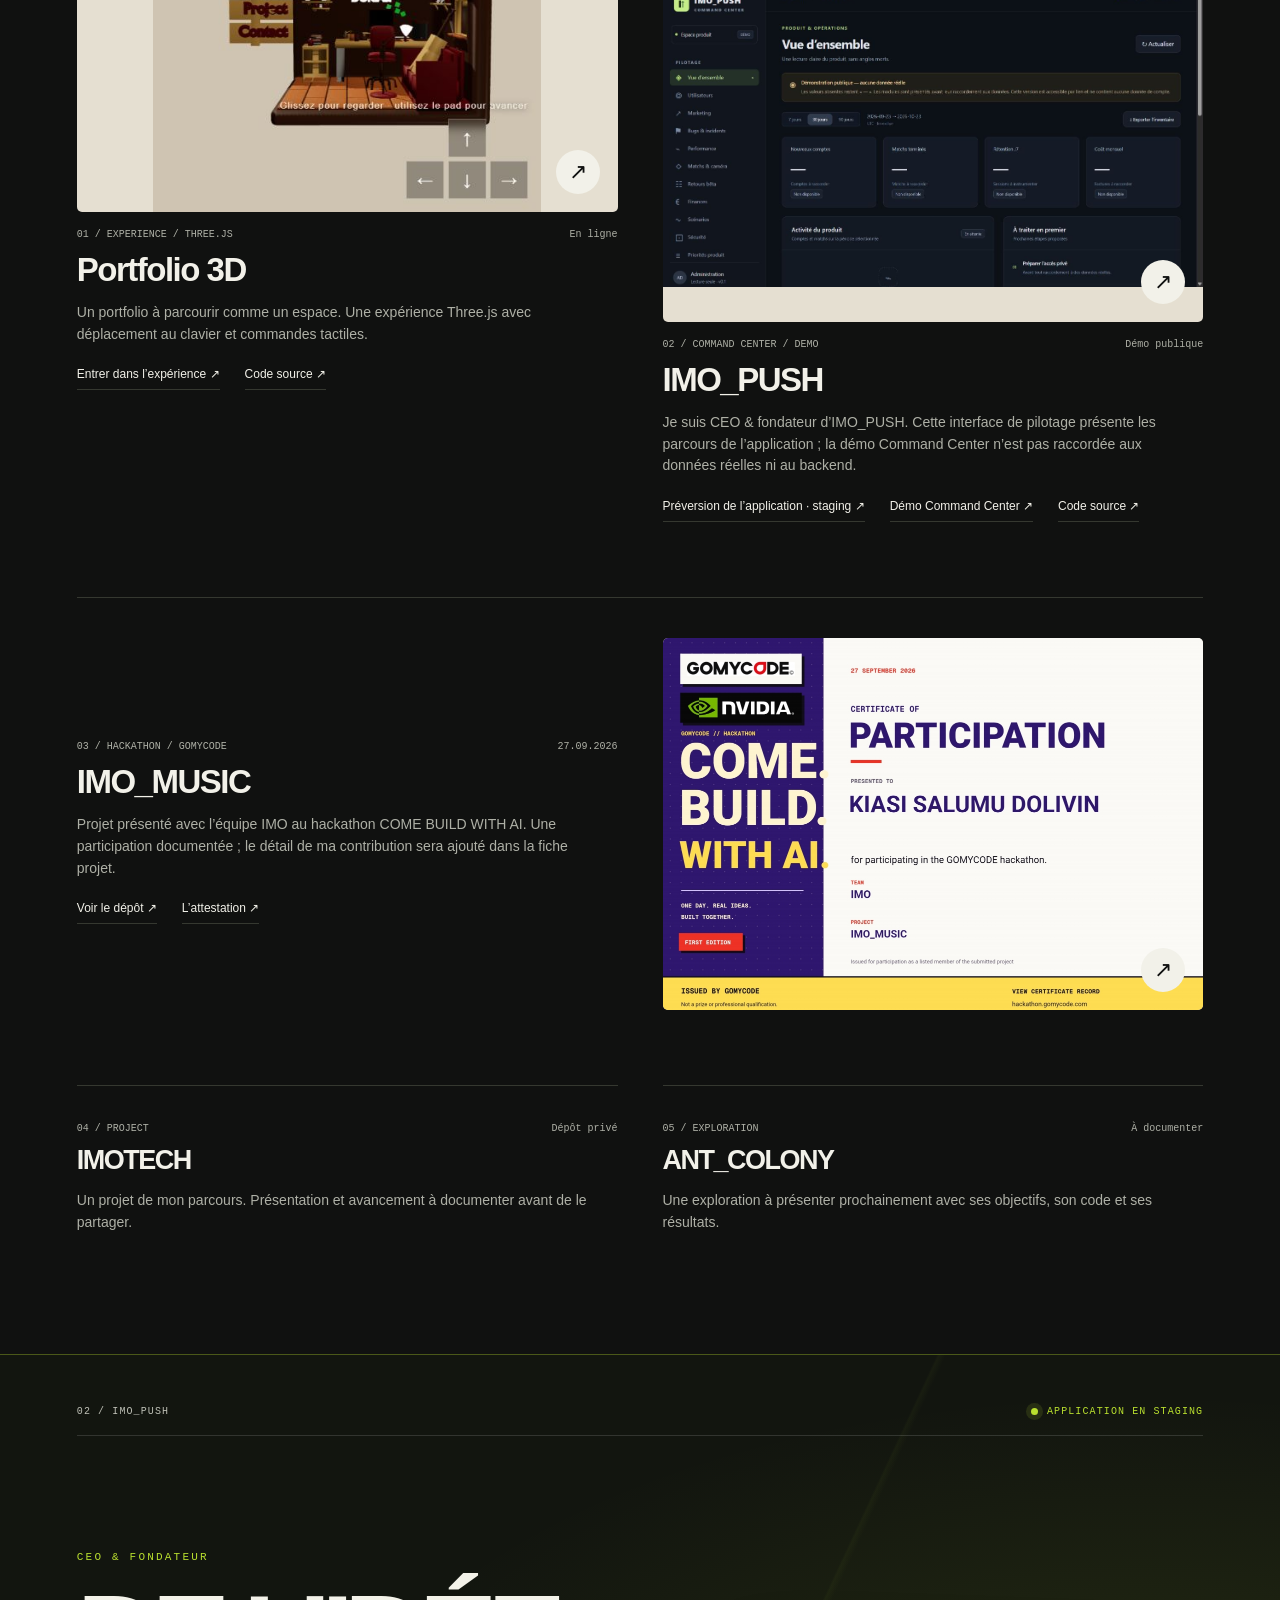
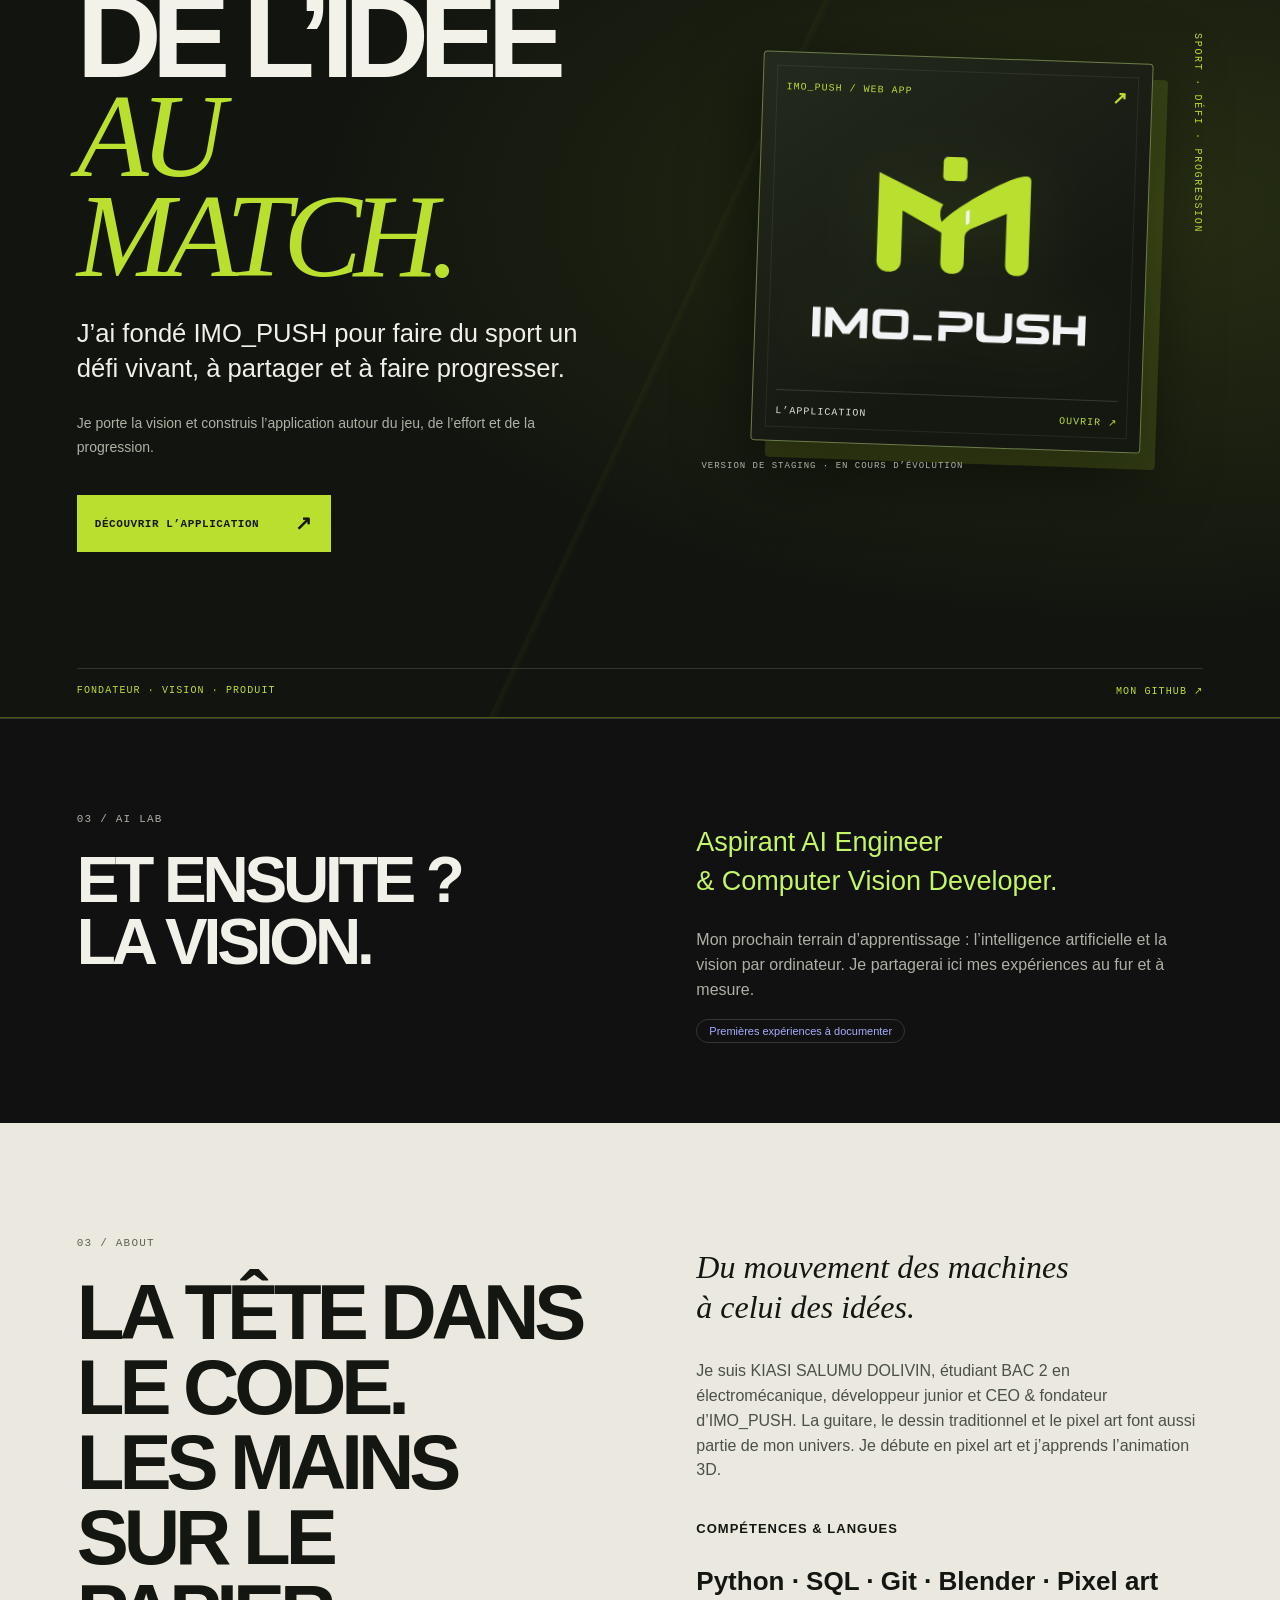
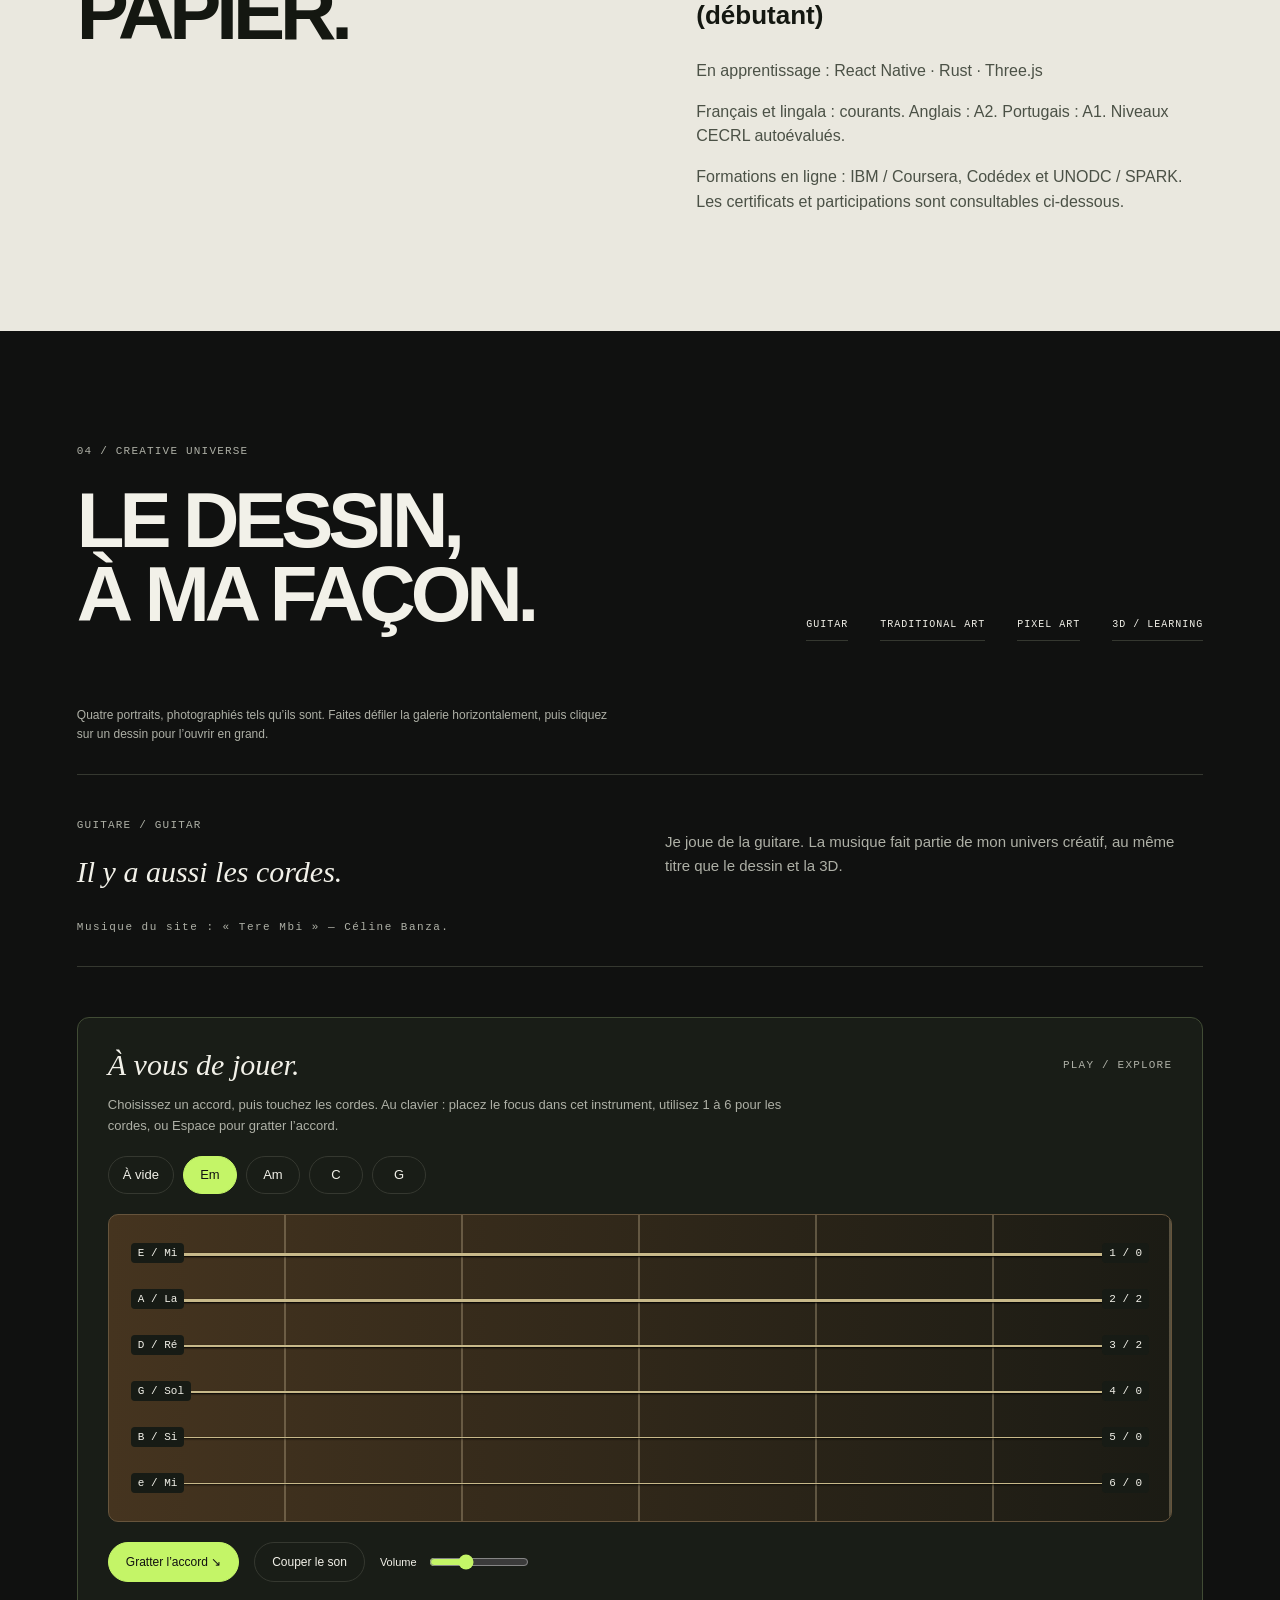
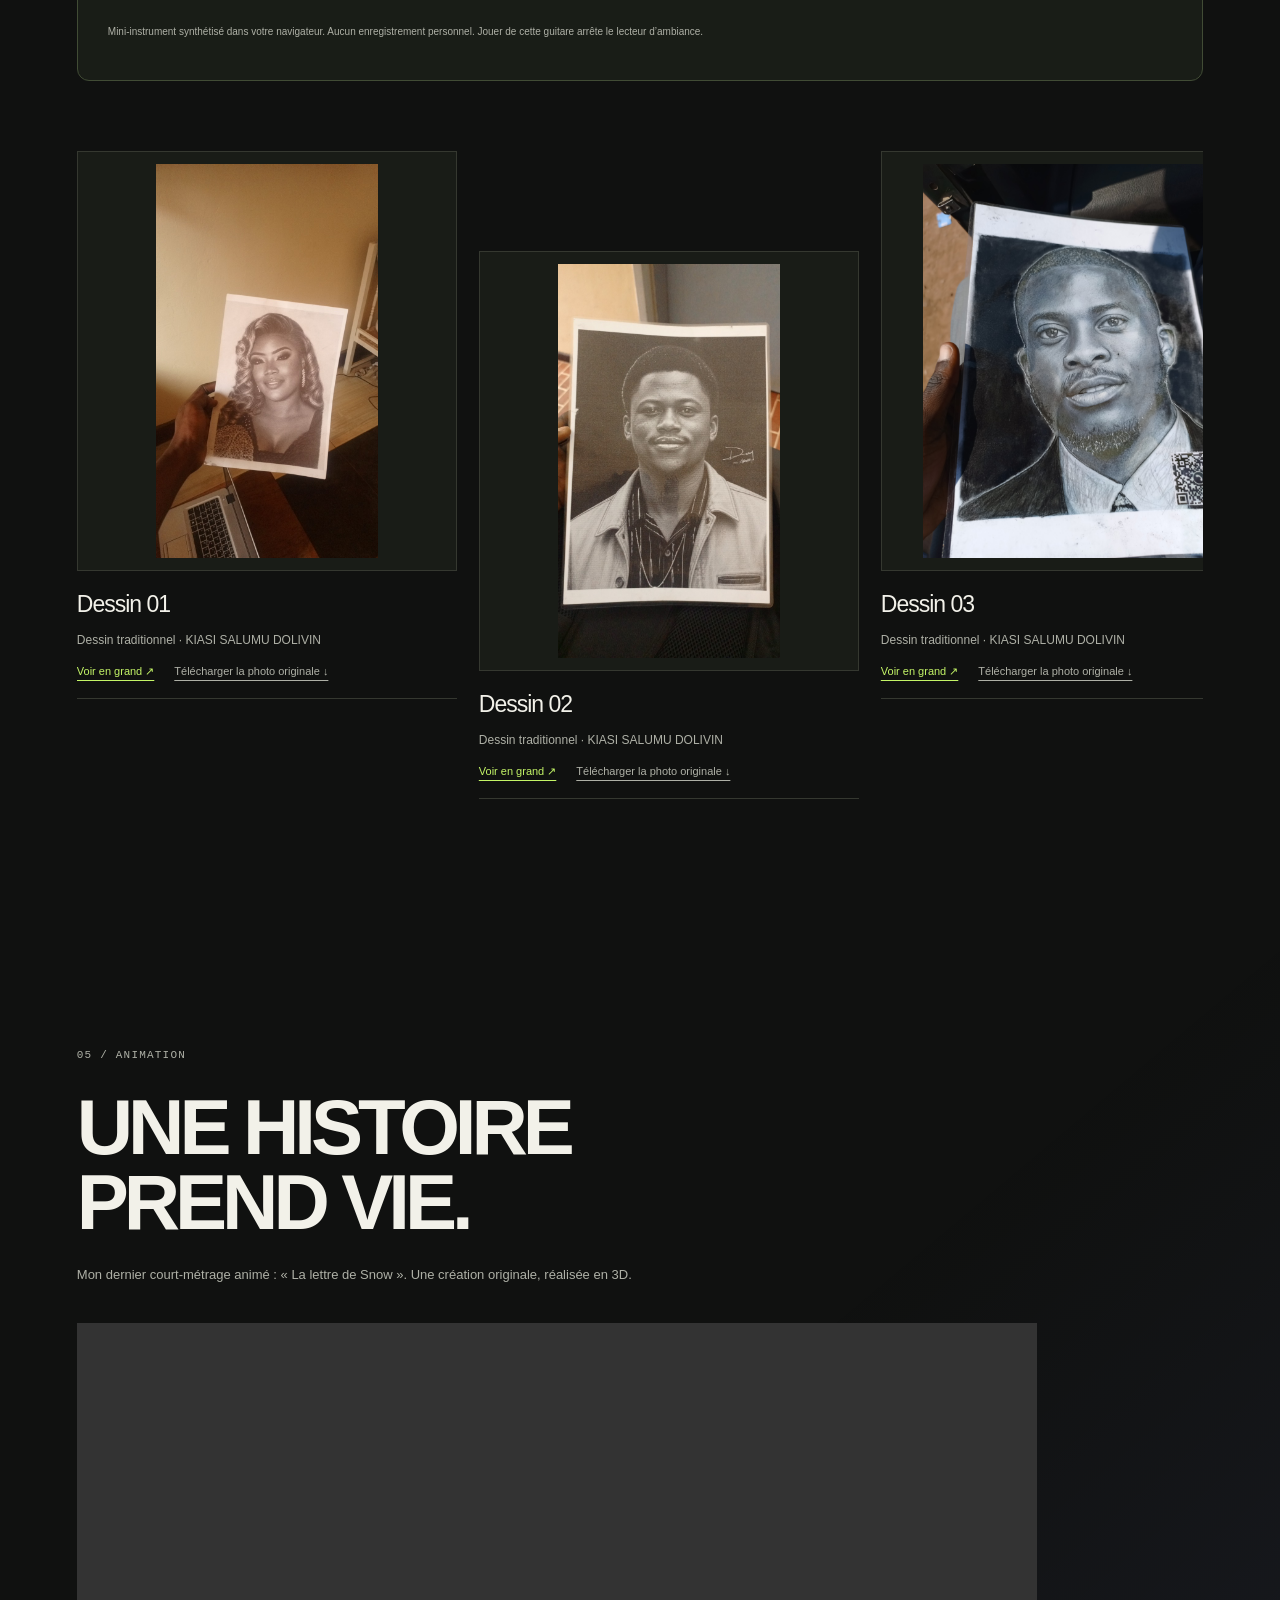
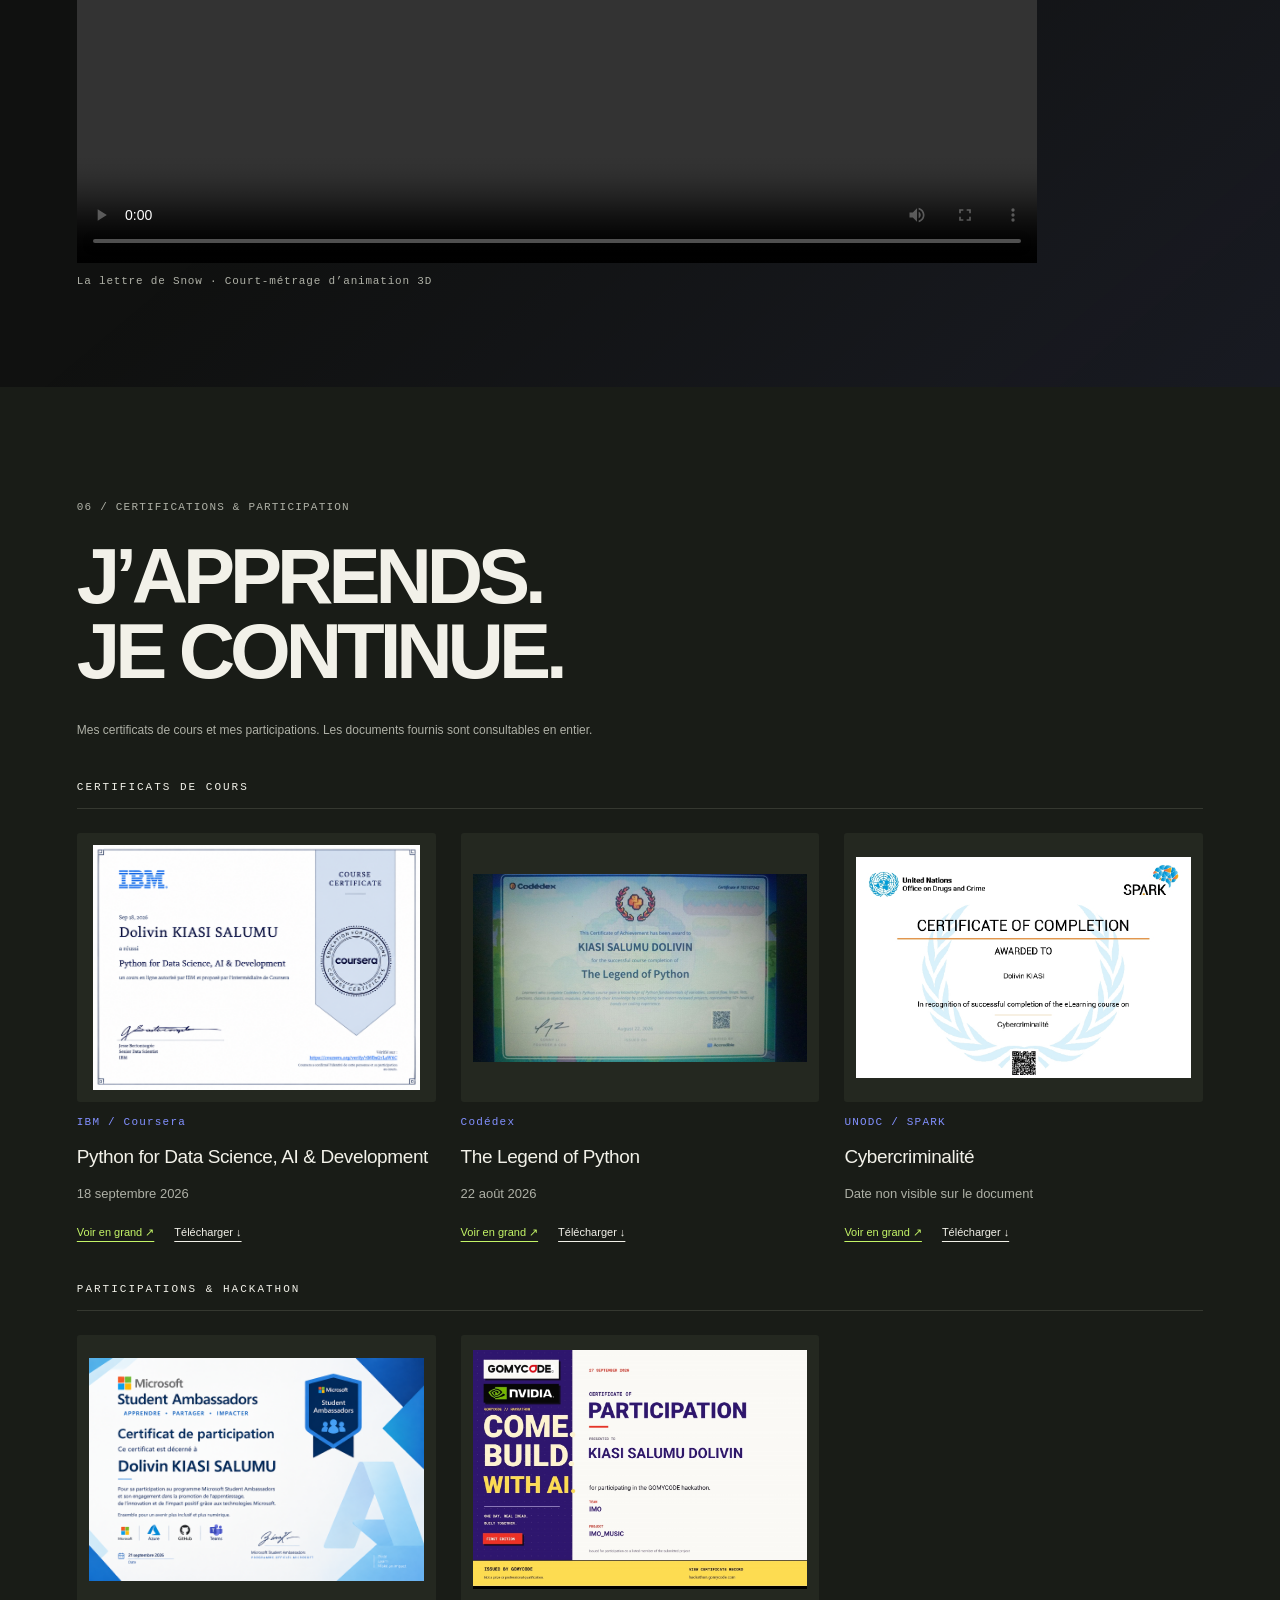
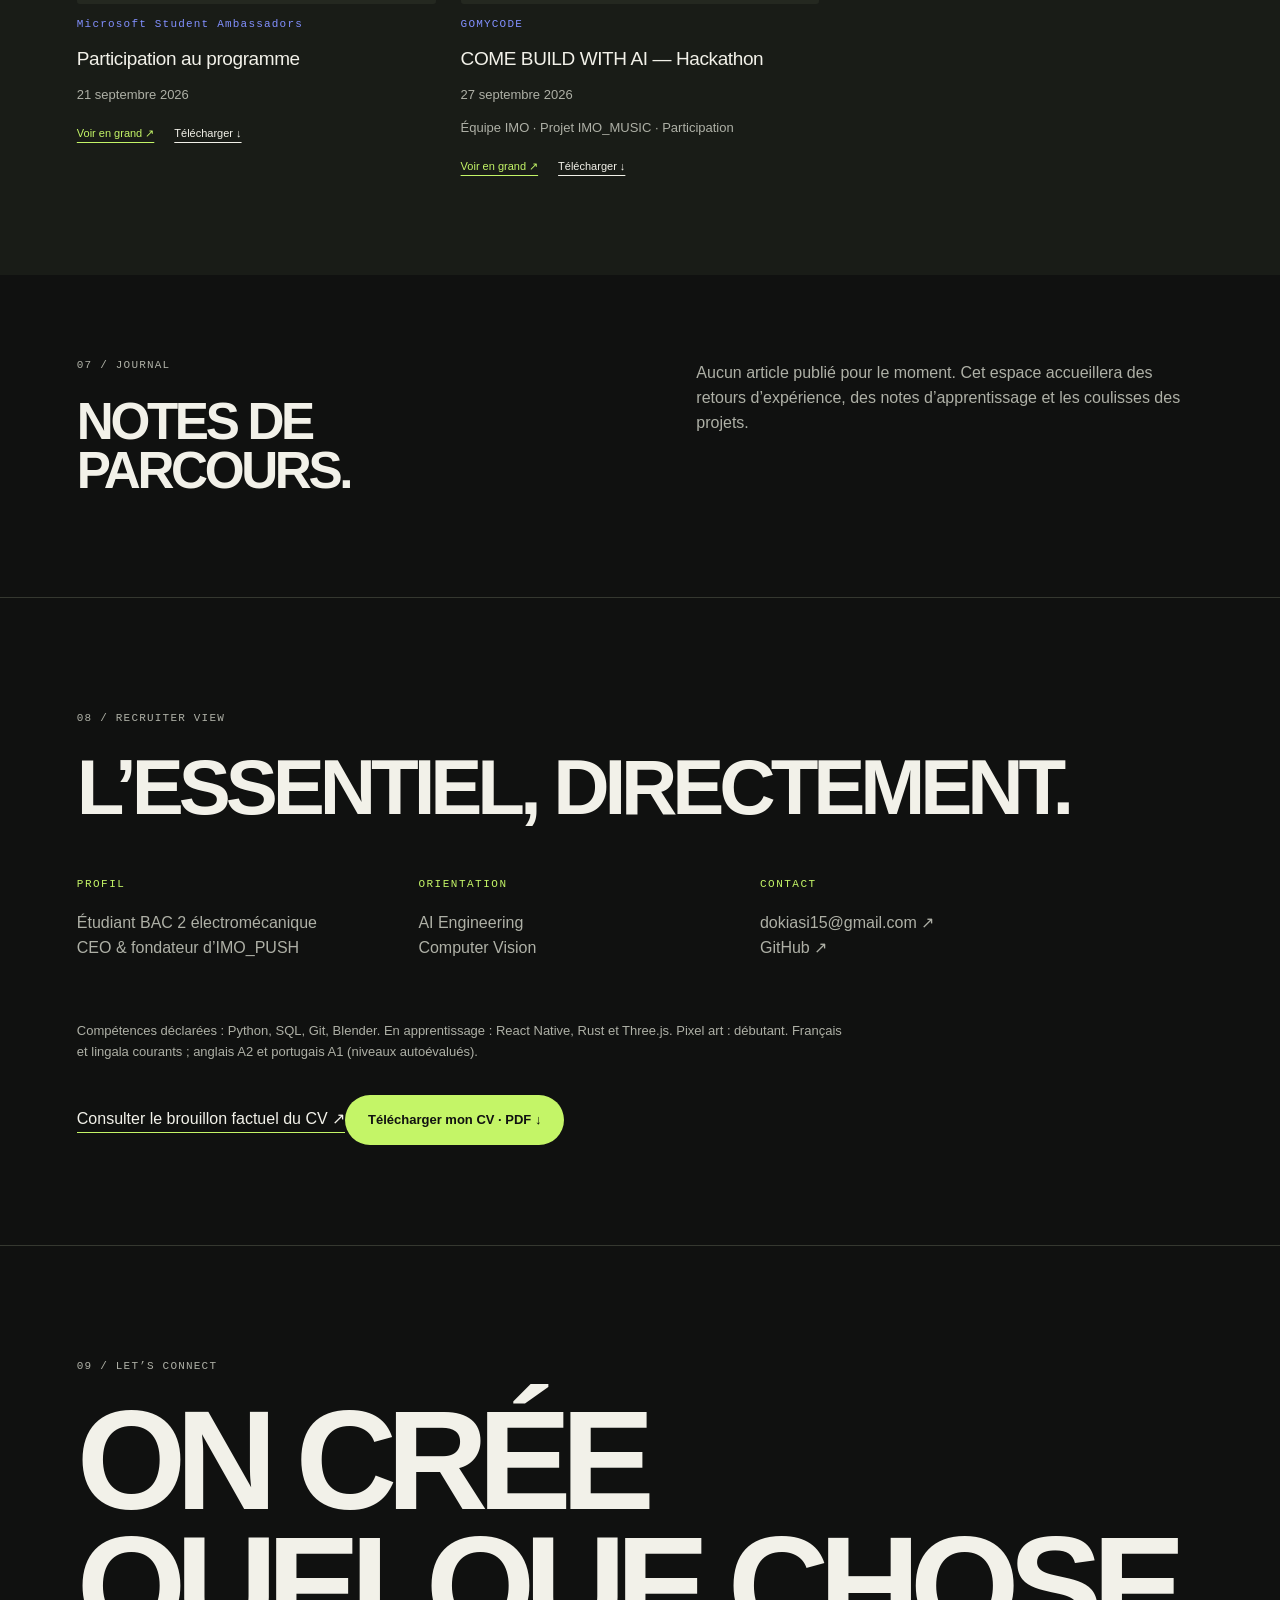
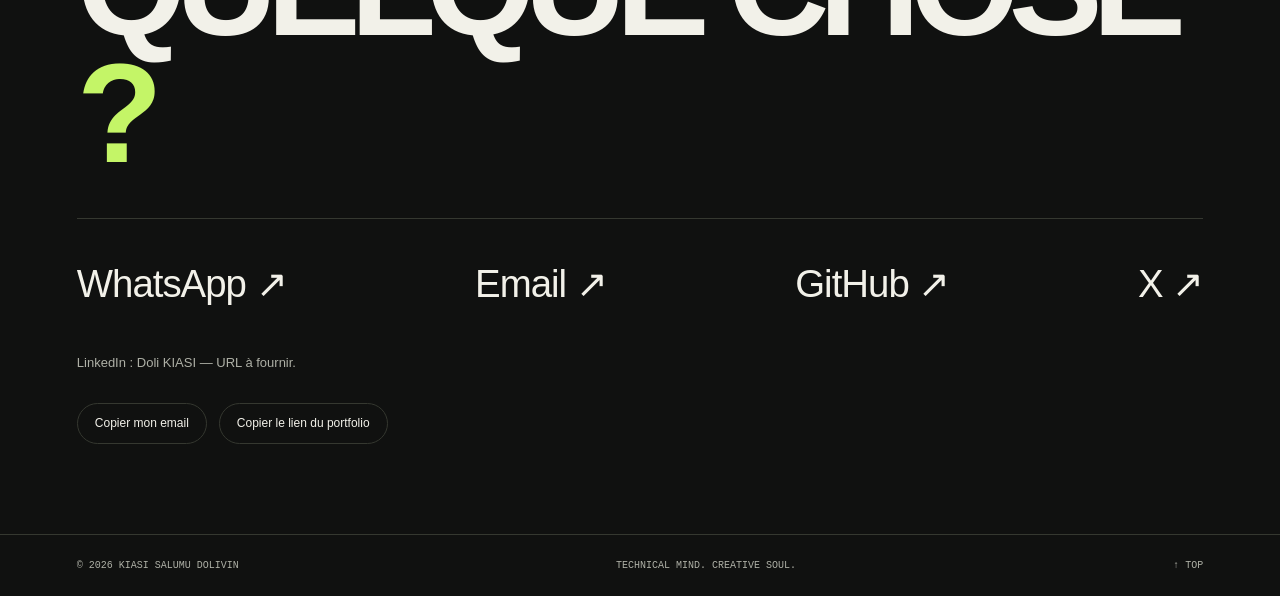
==== commit 5a40bcba: "Mettre à jour le portfolio professionnel" ====
--- a/index.html
+++ b/index.html
@@ -1,19 +1,22 @@
 <!doctype html>
-<html lang="fr"><head><meta charset="utf-8"><meta name="viewport" content="width=device-width,initial-scale=1"><meta name="description" content="Portfolio de KIASI SALUMU DOLIVIN — étudiant en électromécanique, développeur junior et créatif."><title>DOLIVIN — Portfolio</title><link rel="stylesheet" href="style.css"><link rel="stylesheet" href="project-links.css"><link rel="stylesheet" href="portrait.css"><link rel="stylesheet" href="certifications.css"><link rel="stylesheet" href="art.css"><link rel="stylesheet" href="editorial.css?v=3"><link rel="stylesheet" href="music-cv.css?v=2"><link rel="stylesheet" href="extras.css?v=1"><link rel="stylesheet" href="guitar.css?v=2"></head>
-<body><a class="skip" href="#main">Aller au contenu / Skip to content</a><header><a class="brand" href="#home">DOLIVIN<span> /</span><br>KIASI<em>CODE. ART. CURIOSITY.</em></a><nav aria-label="Navigation principale"><a href="#projects">Projects</a><a href="#about">About</a><a href="#contact">Contact ↗</a></nav><div class="tools"><button id="lang" aria-label="Switch to English">EN</button><button id="menu" aria-expanded="false" aria-controls="allnav">Menu +</button></div></header>
-<nav id="allnav" hidden aria-label="Toutes les rubriques"><a href="#home">Home</a><a href="#projects">Projects</a><a href="#ai">AI Lab</a><a href="#about">About</a><a href="#creative">Creative Universe</a><a href="#certifications">Certifications</a><a href="#journal">Journal</a><a href="#contact">Contact</a><a href="#recruiter">Recruiter View</a></nav>
-<main id="main"><section id="home" class="hero"><div class="hero-topline"><span>KIASI SALUMU DOLIVIN</span><span data-fr="ÉLECTROMÉCANIQUE & CRÉATION" data-en="ELECTROMECHANICS & CREATION"></span></div><h1>DOLIVIN</h1><div class="hero-stage"><div class="hero-manifesto"><p class="role" data-fr="Développeur junior.<br>Étudiant en électromécanique.<br>Créatif, aussi." data-en="Junior developer.<br>Electromechanics student.<br>A creative, too."></p><p data-fr="J’écris du Python, je dessine des portraits et j’explore la 3D. Voilà mon terrain de jeu." data-en="I write Python, draw portraits and explore 3D. Welcome to my playground."></p><a class="mini-link" href="#projects" data-fr="VOIR MES PROJETS <span>↓</span>" data-en="EXPLORE MY WORK <span>↓</span>"></a></div><figure class="portrait"><span class="portrait-scribble" aria-hidden="true">C’est moi ↙</span><a class="portrait-frame" href="portrait-original.jpg" target="_blank" rel="noopener noreferrer" aria-label="Portrait original de KIASI SALUMU DOLIVIN"><img src="portrait-original.jpg" alt="KIASI SALUMU DOLIVIN en veste sombre." width="1080" height="2009" fetchpriority="high" decoding="async"></a><figcaption><span class="portrait-label">DOLIVIN / 01</span><button id="portrait-toggle" type="button" aria-pressed="false">Révéler la couleur</button></figcaption></figure><div class="hero-connect"><p class="month"></p><p class="day"></p><p class="connect-label" data-fr="UNE IDÉE, UN PROJET ?" data-en="AN IDEA, A PROJECT?"></p><a class="round-link" href="https://wa.me/243893905133"><span data-fr="ON EN PARLE" data-en="LET’S TALK"></span><b>↗</b></a></div></div><div class="hero-foot"><span>PYTHON / SQL / GIT / BLENDER</span><span data-fr="FAITES DÉFILER POUR DÉCOUVRIR ↓" data-en="SCROLL TO EXPLORE ↓"></span></div><div class="ribbon" aria-hidden="true"><div class="ribbon-track"><span>CODE ✳ DESSIN ✳ GUITARE ✳ 3D ✳ COMPUTER VISION ✳ </span><span>CODE ✳ DESSIN ✳ GUITARE ✳ 3D ✳ COMPUTER VISION ✳ </span><span>CODE ✳ DESSIN ✳ GUITARE ✳ 3D ✳ COMPUTER VISION ✳ </span><span>CODE ✳ DESSIN ✳ GUITARE ✳ 3D ✳ COMPUTER VISION ✳ </span></div></div></section>
+<html lang="fr"><head><meta charset="utf-8"><meta name="viewport" content="width=device-width,initial-scale=1"><meta name="description" content="Portfolio de KIASI SALUMU DOLIVIN — étudiant en électromécanique, développeur junior et créatif."><title>DOLIVIN — Portfolio</title><link rel="stylesheet" href="style.css"><link rel="stylesheet" href="project-links.css"><link rel="stylesheet" href="portrait.css"><link rel="stylesheet" href="certifications.css"><link rel="stylesheet" href="art.css"><link rel="stylesheet" href="editorial.css?v=4"><link rel="stylesheet" href="music-cv.css?v=2"><link rel="stylesheet" href="extras.css?v=1"><link rel="stylesheet" href="guitar.css?v=6"></head>
+<body><a class="skip" href="#main">Aller au contenu / Skip to content</a><header><a class="brand" href="#home">DOLIVIN<span> /</span><br>KIASI<em>CODE. ART. CURIOSITY.</em></a><nav aria-label="Navigation principale"><a href="#projects">Projects</a><a href="#founder" data-fr="IMO_PUSH" data-en="IMO_PUSH">IMO_PUSH</a><a href="#animation" data-fr="Animation" data-en="Animation">Animation</a><a href="#about">About</a><a href="#contact">Contact ↗</a></nav><div class="tools"><button id="lang" aria-label="Switch to English">EN</button><button id="theme-toggle" type="button" aria-label="Passer au thème clair" title="Changer de thème"></button><button id="menu" aria-expanded="false" aria-controls="allnav">Menu +</button></div></header>
+<nav id="allnav" hidden aria-label="Toutes les rubriques"><a href="#home">Home</a><a href="#projects">Projects</a><a href="#founder" data-fr="IMO_PUSH / Fondateur" data-en="IMO_PUSH / Founder">IMO_PUSH / Fondateur</a><a href="#animation" data-fr="Animation" data-en="Animation">Animation</a><a href="#ai">AI Lab</a><a href="#about">About</a><a href="#creative">Creative Universe</a><a href="#certifications">Certifications</a><a href="#journal">Journal</a><a href="#contact">Contact</a><a href="#recruiter">Recruiter View</a></nav>
+<main id="main"><section id="home" class="hero"><div class="hero-topline"><span>KIASI SALUMU DOLIVIN</span><span data-fr="ÉLECTROMÉCANIQUE & CRÉATION" data-en="ELECTROMECHANICS & CREATION"></span></div><h1>DOLIVIN</h1><div class="hero-stage"><div class="hero-manifesto"><p class="role" data-fr="Étudiant en électromécanique.<br>Développeur junior.<br>CEO & fondateur d’IMO_PUSH." data-en="Electromechanics student.<br>Junior developer.<br>CEO & founder of IMO_PUSH."></p><p data-fr="J’écris du Python, je dessine des portraits et j’explore la 3D. Voilà mon terrain de jeu." data-en="I write Python, draw portraits and explore 3D. Welcome to my playground."></p><a class="mini-link" href="#projects" data-fr="VOIR MES PROJETS <span>↓</span>" data-en="EXPLORE MY WORK <span>↓</span>"></a></div><figure class="portrait"><span class="portrait-scribble" aria-hidden="true">C’est moi ↙</span><a class="portrait-frame" href="portrait-original.jpg" target="_blank" rel="noopener noreferrer" aria-label="Portrait original de KIASI SALUMU DOLIVIN"><img src="portrait-original.jpg" alt="KIASI SALUMU DOLIVIN en veste sombre." width="1080" height="2009" fetchpriority="high" decoding="async"></a><figcaption><span class="portrait-label">DOLIVIN / 01</span><button id="portrait-toggle" type="button" aria-pressed="false">Révéler la couleur</button></figcaption></figure><div class="hero-connect"><p class="month"></p><p class="day"></p><p class="connect-label" data-fr="UNE IDÉE, UN PROJET ?" data-en="AN IDEA, A PROJECT?"></p><a class="round-link" href="https://wa.me/243893905133"><span data-fr="ON EN PARLE" data-en="LET’S TALK"></span><b>↗</b></a></div></div><div class="hero-foot"><span>PYTHON / SQL / GIT / BLENDER</span><span data-fr="FAITES DÉFILER POUR DÉCOUVRIR ↓" data-en="SCROLL TO EXPLORE ↓"></span></div><div class="ribbon" aria-hidden="true"><div class="ribbon-track"><span>CODE ✳ DESSIN ✳ GUITARE ✳ 3D ✳ COMPUTER VISION ✳ </span><span>CODE ✳ DESSIN ✳ GUITARE ✳ 3D ✳ COMPUTER VISION ✳ </span><span>CODE ✳ DESSIN ✳ GUITARE ✳ 3D ✳ COMPUTER VISION ✳ </span><span>CODE ✳ DESSIN ✳ GUITARE ✳ 3D ✳ COMPUTER VISION ✳ </span></div></div></section>
 <section id="projects"><div class="section-head"><p class="eyebrow">01 / SELECTED WORK</p><h2 data-fr="DU CODE.<br>DES PROJETS." data-en="SOME CODE.<br>SOME WORK."></h2></div><p class="note" data-fr="Les projets ci-dessous ont été déclarés par leur auteur. Leur avancement, les technologies utilisées et les livrables restent à confirmer." data-en="The projects below were reported by their author. Progress, technologies and deliverables still need confirmation."></p><div id="project-list"></div></section>
-<section id="ai" class="split"><div><p class="eyebrow">02 / AI LAB</p><h2 data-fr="ET ENSUITE ?<br>LA VISION." data-en="WHAT’S NEXT?<br>VISION."></h2></div><div><p class="large" data-fr="Aspirant AI Engineer<br>& Computer Vision Developer." data-en="Aspiring AI Engineer<br>& Computer Vision Developer."></p><p data-fr="Mon prochain terrain d’apprentissage : l’intelligence artificielle et la vision par ordinateur. Je partagerai ici mes expériences au fur et à mesure." data-en="My next learning ground: artificial intelligence and computer vision. I will share my experiments here as they develop."></p><span class="tag" data-fr="Premières expériences à documenter" data-en="First experiments to document"></span></div></section>
-<section id="about" class="split"><div><p class="eyebrow">03 / ABOUT</p><h2 data-fr="LA TÊTE DANS<br>LE CODE.<br>LES MAINS<br>SUR LE PAPIER." data-en="A MIND<br>FOR CODE.<br>A HAND<br>FOR DRAWING."></h2></div><div><p class="large" data-fr="Du mouvement des machines<br>à celui des idées." data-en="From the motion of machines<br>to the motion of ideas."></p><p data-fr="Je suis KIASI SALUMU DOLIVIN, étudiant BAC 2 en électromécanique et développeur junior. La guitare, le dessin traditionnel et le pixel art font aussi partie de mon univers. Je suis également apprenti en animation 3D." data-en="I’m KIASI SALUMU DOLIVIN, a second-year electromechanics student and junior developer. Guitar, traditional drawing and pixel art are also part of my world. I am learning 3D animation too."></p></div></section>
+<section id="founder" class="founder-section"><div class="founder-topline"><span class="founder-index">02 / IMO_PUSH</span><span class="founder-status"><i aria-hidden="true"></i><span data-fr="APPLICATION EN STAGING" data-en="APPLICATION IN STAGING">APPLICATION EN STAGING</span></span></div><div class="founder-layout"><div class="founder-copy"><p class="founder-role" data-fr="CEO & FONDATEUR" data-en="CEO & FOUNDER">CEO & FONDATEUR</p><h2 data-fr="De l’idée<br><em>au match.</em>" data-en="From idea<br><em>to match.</em>">De l’idée<br><em>au match.</em></h2><p class="founder-lead" data-fr="J’ai fondé IMO_PUSH pour faire du sport un défi vivant, à partager et à faire progresser." data-en="I founded IMO_PUSH to make sport a living challenge: something to share and grow through.">J’ai fondé IMO_PUSH pour faire du sport un défi vivant, à partager et à faire progresser.</p><p class="founder-copy-small" data-fr="Je porte la vision et construis l’application autour du jeu, de l’effort et de la progression." data-en="I lead the vision and build the app around play, effort and progress.">Je porte la vision et construis l’application autour du jeu, de l’effort et de la progression.</p><a class="founder-app-link" href="https://imo-push-staging.pages.dev/" target="_blank" rel="noopener noreferrer"><span data-fr="DÉCOUVRIR L’APPLICATION" data-en="EXPLORE THE APP">DÉCOUVRIR L’APPLICATION</span><b aria-hidden="true">↗</b></a></div><div class="founder-app-wrap"><span class="founder-orbit-label" aria-hidden="true">SPORT · DÉFI · PROGRESSION</span><a class="founder-app-card" href="https://imo-push-staging.pages.dev/" target="_blank" rel="noopener noreferrer" aria-label="Ouvrir l’application IMO_PUSH"><span class="founder-app-top"><span>IMO_PUSH / WEB APP</span><b aria-hidden="true">↗</b></span><img class="founder-app-logo" src="imo-push-logo.svg" alt="Logo officiel de l’application IMO_PUSH"><span class="founder-app-bottom"><span data-fr="L’APPLICATION" data-en="THE APP">L’APPLICATION</span><span data-fr="OUVRIR ↗" data-en="OPEN ↗">OUVRIR ↗</span></span></a><span class="founder-app-note" data-fr="VERSION DE STAGING · EN COURS D’ÉVOLUTION" data-en="STAGING VERSION · IN DEVELOPMENT">VERSION DE STAGING · EN COURS D’ÉVOLUTION</span></div></div><div class="founder-bottomline"><span data-fr="FONDATEUR · VISION · PRODUIT" data-en="FOUNDER · VISION · PRODUCT">FONDATEUR · VISION · PRODUIT</span><a href="https://github.com/dokiasi15-lgtm" target="_blank" rel="noopener noreferrer" data-fr="MON GITHUB ↗" data-en="MY GITHUB ↗">MON GITHUB ↗</a></div></section><section id="ai" class="split"><div><p class="eyebrow">03 / AI LAB</p><h2 data-fr="ET ENSUITE ?<br>LA VISION." data-en="WHAT’S NEXT?<br>VISION."></h2></div><div><p class="large" data-fr="Aspirant AI Engineer<br>& Computer Vision Developer." data-en="Aspiring AI Engineer<br>& Computer Vision Developer."></p><p data-fr="Mon prochain terrain d’apprentissage : l’intelligence artificielle et la vision par ordinateur. Je partagerai ici mes expériences au fur et à mesure." data-en="My next learning ground: artificial intelligence and computer vision. I will share my experiments here as they develop."></p><span class="tag" data-fr="Premières expériences à documenter" data-en="First experiments to document"></span></div></section>
+<section id="about" class="split"><div><p class="eyebrow">03 / ABOUT</p><h2 data-fr="LA TÊTE DANS<br>LE CODE.<br>LES MAINS<br>SUR LE PAPIER." data-en="A MIND<br>FOR CODE.<br>A HAND<br>FOR DRAWING."></h2></div><div><p class="large" data-fr="Du mouvement des machines<br>à celui des idées." data-en="From the motion of machines<br>to the motion of ideas."></p><p data-fr="Je suis KIASI SALUMU DOLIVIN, étudiant BAC 2 en électromécanique, développeur junior et CEO & fondateur d’IMO_PUSH. La guitare, le dessin traditionnel et le pixel art font aussi partie de mon univers. Je débute en pixel art et j’apprends l’animation 3D." data-en="I’m KIASI SALUMU DOLIVIN, a second-year electromechanics student, junior developer, and CEO & founder of IMO_PUSH. Guitar, traditional drawing, and pixel art are part of my world. I’m a beginner in pixel art and learning 3D animation."></p></div></section>
 <section id="creative"><p class="eyebrow">04 / CREATIVE UNIVERSE</p><h2 data-fr="LE DESSIN,<br>À MA FAÇON." data-en="DRAWING.<br>MY WAY."></h2><div class="disciplines"><span>GUITAR</span><span>TRADITIONAL ART</span><span>PIXEL ART</span><span>3D / LEARNING</span></div><p class="note" data-fr="La galerie sera ouverte à réception des œuvres originales. Aucun visuel de substitution n’est présenté." data-en="The gallery will open once original works are available. No substitute visuals are displayed."></p><div id="gallery"></div></section>
-<section id="certifications"><p class="eyebrow">05 / CERTIFICATIONS & PARTICIPATION</p><h2 data-fr="J’APPRENDS.<br>JE CONTINUE." data-en="LEARNING.<br>STILL GOING."></h2><p class="note" data-fr="Titres communiqués par l’auteur ; fichiers originaux indisponibles dans cette session. Les dates, identifiants et justificatifs restent à intégrer." data-en="Titles supplied by the author; original files are unavailable in this session. Dates, credentials and supporting documents remain to be added."></p><ul class="credentials"><li><span>IBM</span>Python for Data Science, AI & Development</li><li><span>CODÉDEX</span>Legend of Python</li><li><span>UNODC / SPARK</span><span data-fr="Cybercriminalité" data-en="Cybercrime"></span></li><li><span>MICROSOFT STUDENT AMBASSADORS</span><span data-fr="Participation" data-en="Participation"></span></li><li><span>GOMYCODE</span>COME BUILD WITH AI — <span data-fr="participation" data-en="participation"></span></li></ul></section>
-<section id="journal" class="split"><div><p class="eyebrow">06 / JOURNAL</p><h2 data-fr="Notes de parcours." data-en="Notes along the way."></h2></div><p data-fr="Aucun article publié pour le moment. Cet espace accueillera des retours d’expérience, des notes d’apprentissage et les coulisses des projets." data-en="No articles published yet. This space will hold project reflections, learning notes and behind-the-scenes updates."></p></section>
-<section id="recruiter" class="recruiter"><p class="eyebrow">07 / RECRUITER VIEW</p><h2 data-fr="L’essentiel, directement." data-en="The essentials, directly."></h2><div class="summary"><div><small data-fr="PROFIL" data-en="PROFILE"></small><p data-fr="Étudiant BAC 2 électromécanique<br>Développeur junior" data-en="Second-year electromechanics student<br>Junior developer"></p></div><div><small data-fr="ORIENTATION" data-en="DIRECTION"></small><p>AI Engineering<br>Computer Vision</p></div><div><small>CONTACT</small><p><a href="mailto:dokiasi15@gmail.com">dokiasi15@gmail.com ↗</a><br><a href="https://github.com/dokiasi15-lgtm">GitHub ↗</a></p></div></div><p class="note" data-fr="CV final en attente : établissement, dates de formation, localisation, compétences et niveaux vérifiables, rôle et état de chaque projet, langues et disponibilités." data-en="Final CV pending: school, education dates, location, verified skills and proficiency, project roles and status, languages and availability."></p><a class="text-link" href="CV-brouillon.html" data-fr="Consulter le brouillon factuel du CV ↗" data-en="View the factual CV draft ↗"></a></section>
-<section id="contact"><p class="eyebrow">08 / LET’S CONNECT</p><h2 data-fr="ON CRÉE<br>QUELQUE CHOSE<span> ?</span>" data-en="LET’S BUILD<br>SOMETHING<span>.</span>"></h2><div class="contact-links"><a href="https://wa.me/243893905133">WhatsApp ↗</a><a href="mailto:dokiasi15@gmail.com">Email ↗</a><a href="https://github.com/dokiasi15-lgtm">GitHub ↗</a></div><p class="note" data-fr="LinkedIn : Doli KIASI — URL à fournir." data-en="LinkedIn: Doli KIASI — URL pending."></p></section></main><footer><span>© 2026 KIASI SALUMU DOLIVIN</span><span>TECHNICAL MIND. CREATIVE SOUL.</span><a href="#home">↑ TOP</a></footer><script defer src="app.js"></script><script defer src="project-links.js"></script><script defer src="portrait.js"></script><script defer src="certifications.js"></script><script defer src="art.js"></script><script defer src="profile.js"></script><div class="scroll-indicator" aria-hidden="true">0%</div><script defer src="editorial.js?v=4"></script><script defer src="music-cv.js?v=6"></script><script defer src="extras.js?v=2"></script><script defer src="guitar.js?v=1"></script></body></html>
+<section id="animation" class="animation-section"><div class="section-head"><p class="eyebrow">05 / ANIMATION</p><h2 data-fr="Une histoire<br>prend vie." data-en="A story<br>comes to life."></h2></div><p class="note" data-fr="Mon dernier court-métrage animé : « La lettre de Snow ». Une création originale, réalisée en 3D." data-en="My latest animated short: “Snow’s Letter.” An original 3D creation."></p><figure class="animation-film"><video controls preload="metadata" playsinline><source src="animation/La_lettre_de_Snow_2min.mp4" type="video/mp4">Ton navigateur ne prend pas en charge la lecture vidéo.</video><figcaption data-fr="La lettre de Snow · Court-métrage d’animation 3D" data-en="Snow’s Letter · 3D animated short"></figcaption></figure></section>
+<section id="certifications"><p class="eyebrow">06 / CERTIFICATIONS & PARTICIPATION</p><h2 data-fr="J’APPRENDS.<br>JE CONTINUE." data-en="LEARNING.<br>STILL GOING."></h2><p class="note" data-fr="Titres communiqués par l’auteur ; fichiers originaux indisponibles dans cette session. Les dates, identifiants et justificatifs restent à intégrer." data-en="Titles supplied by the author; original files are unavailable in this session. Dates, credentials and supporting documents remain to be added."></p><ul class="credentials"><li><span>IBM</span>Python for Data Science, AI & Development</li><li><span>CODÉDEX</span>Legend of Python</li><li><span>UNODC / SPARK</span><span data-fr="Cybercriminalité" data-en="Cybercrime"></span></li><li><span>MICROSOFT STUDENT AMBASSADORS</span><span data-fr="Participation" data-en="Participation"></span></li><li><span>GOMYCODE</span>COME BUILD WITH AI — <span data-fr="participation" data-en="participation"></span></li></ul></section>
+<section id="journal" class="split"><div><p class="eyebrow">07 / JOURNAL</p><h2 data-fr="Notes de parcours." data-en="Notes along the way."></h2></div><p data-fr="Aucun article publié pour le moment. Cet espace accueillera des retours d’expérience, des notes d’apprentissage et les coulisses des projets." data-en="No articles published yet. This space will hold project reflections, learning notes and behind-the-scenes updates."></p></section>
+<section id="recruiter" class="recruiter"><p class="eyebrow">08 / RECRUITER VIEW</p><h2 data-fr="L’essentiel, directement." data-en="The essentials, directly."></h2><div class="summary"><div><small data-fr="PROFIL" data-en="PROFILE"></small><p data-fr="Étudiant BAC 2 électromécanique<br>CEO & fondateur d’IMO_PUSH" data-en="Second-year electromechanics student<br>CEO & founder of IMO_PUSH"></p></div><div><small data-fr="ORIENTATION" data-en="DIRECTION"></small><p>AI Engineering<br>Computer Vision</p></div><div><small>CONTACT</small><p><a href="mailto:dokiasi15@gmail.com">dokiasi15@gmail.com ↗</a><br><a href="https://github.com/dokiasi15-lgtm">GitHub ↗</a></p></div></div><p class="note" data-fr="CV final en attente : établissement, dates de formation, localisation, compétences et niveaux vérifiables, rôle et état de chaque projet, langues et disponibilités." data-en="Final CV pending: school, education dates, location, verified skills and proficiency, project roles and status, languages and availability."></p><a class="text-link" href="CV-brouillon.html" data-fr="Consulter le brouillon factuel du CV ↗" data-en="View the factual CV draft ↗"></a></section>
+<section id="contact"><p class="eyebrow">09 / LET’S CONNECT</p><h2 data-fr="ON CRÉE<br>QUELQUE CHOSE<span> ?</span>" data-en="LET’S BUILD<br>SOMETHING<span>.</span>"></h2><div class="contact-links"><a href="https://wa.me/243893905133">WhatsApp ↗</a><a href="mailto:dokiasi15@gmail.com">Email ↗</a><a href="https://github.com/dokiasi15-lgtm" target="_blank" rel="noopener noreferrer">GitHub ↗</a><a href="https://x.com/KiasiJohn61874" target="_blank" rel="noopener noreferrer">X ↗</a></div><p class="note" data-fr="LinkedIn : Doli KIASI — URL à fournir." data-en="LinkedIn: Doli KIASI — URL pending."></p></section></main><footer><span>© 2026 KIASI SALUMU DOLIVIN</span><span>TECHNICAL MIND. CREATIVE SOUL.</span><a href="#home">↑ TOP</a></footer><script defer src="app.js"></script><script defer src="project-links.js"></script><script defer src="portrait.js"></script><script defer src="certifications.js"></script><script defer src="art.js"></script><script defer src="profile.js"></script><div class="scroll-indicator" aria-hidden="true">0%</div><script defer src="editorial.js?v=5"></script><script defer src="music-cv.js?v=7"></script><script defer src="extras.js?v=3"></script><script defer src="guitar.js?v=1"></script></body></html>
 
 
 
 
 
 
+
+
--- a/style.css
+++ b/style.css
@@ -1 +1,18 @@
 :root{--bg:#0B0E13;--ink:#f0f0e9;--lime:#C4F567;--purple:#8290FF;--muted:#a4aab6;--line:#30353e}*{box-sizing:border-box}html{scroll-behavior:smooth;scroll-padding-top:100px}body{margin:0;background:var(--bg);color:var(--ink);font:16px/1.65 Arial,Helvetica,sans-serif}a{color:inherit;text-decoration:none}button{font:inherit;color:inherit;background:transparent;border:1px solid var(--line);padding:8px 14px;cursor:pointer}button:hover,a:hover{color:var(--lime)}:focus-visible{outline:2px solid var(--lime);outline-offset:6px}.skip{position:fixed;top:-100px;background:var(--lime);color:var(--bg);z-index:9;padding:12px}.skip:focus{top:0}header{height:88px;display:flex;align-items:center;justify-content:space-between;margin:0 5%;border-bottom:1px solid var(--line)}.brand{font-size:23px;font-weight:900;letter-spacing:-1px}.brand span{color:var(--lime);font-size:13px;vertical-align:top;margin-left:4px}header nav,.tools{display:flex;gap:30px}.tools{gap:8px}header nav{font-size:13px}#allnav{position:absolute;right:5%;top:80px;background:#161b24;border:1px solid var(--line);padding:25px;z-index:5;min-width:240px}#allnav a{display:block;padding:8px}main{max-width:1440px;margin:auto}section{padding:95px 5%;border-bottom:1px solid var(--line);scroll-margin-top:25px}.hero{padding-top:42px;padding-bottom:28px;min-height:680px}.eyebrow,small{font:11px/1.7 'Courier New',monospace;letter-spacing:1.5px}.eyebrow{display:flex;align-items:center;gap:10px;color:var(--muted)}.dot{width:7px;height:7px;background:var(--lime);border-radius:50%}.edition{margin-left:auto}.intro{margin:85px 0 22px;font:12px 'Courier New',monospace;letter-spacing:3px}h1{font-size:clamp(48px,6.7vw,98px);line-height:1.04;font-weight:500;letter-spacing:-5px;margin:0 0 40px}h1::first-line{color:var(--ink)}h2{font-size:clamp(35px,4vw,60px);font-weight:500;line-height:1.12;letter-spacing:-2px;margin:22px 0 32px}h2 span{color:var(--lime)}p{color:var(--muted);max-width:660px}.hero-bottom{display:flex;align-items:center;justify-content:space-between;gap:40px}.hero-bottom p{max-width:490px;font-size:15px}.cta{background:var(--lime);color:var(--bg);padding:16px 24px;font-size:14px;white-space:nowrap}.cta:hover{background:#d8ff99;color:var(--bg)}.hero-foot{display:flex;justify-content:space-between;margin-top:65px;font:10px 'Courier New',monospace;letter-spacing:1.5px;color:var(--muted)}.section-head{display:flex;align-items:start;justify-content:space-between}.section-head h2{width:64%;margin-top:0}.note{font-size:13px;max-width:770px}.project{border-top:1px solid var(--line)}.project:last-child{border-bottom:1px solid var(--line)}.project summary{cursor:pointer;list-style:none;display:grid;grid-template-columns:60px 1fr auto 30px;gap:20px;align-items:center;padding:27px 0}.project summary::-webkit-details-marker{display:none}.number{font:12px 'Courier New',monospace;color:var(--muted)}.project h3{font-size:29px;font-weight:500;letter-spacing:-1px;margin:0}.tag{border:1px solid var(--line);border-radius:30px;padding:5px 12px;font-size:11px;color:var(--purple)}.project-body{padding:0 30px 25px 80px;max-width:800px}.project[open] .plus{transform:rotate(45deg)}.plus{font-size:25px;color:var(--lime)}#project-list{margin-top:35px}.split{display:grid;grid-template-columns:1fr 1fr;gap:70px}.large{font-size:25px;line-height:1.45;color:var(--ink);margin-top:24px}.disciplines{display:flex;flex-wrap:wrap;gap:12px;margin:40px 0}.disciplines span{padding:12px 20px;border:1px solid var(--line);font:11px 'Courier New',monospace;letter-spacing:1px}.credentials{list-style:none;padding:0;margin:40px 0 0}.credentials li{padding:22px 0;border-top:1px solid var(--line);display:grid;grid-template-columns:36% 1fr}.credentials li>span:first-child{font:11px/1.7 'Courier New',monospace;color:var(--muted)}.summary{display:grid;grid-template-columns:1fr 1fr 1.4fr;gap:25px;margin:45px 0}.summary small{color:var(--purple)}.text-link{display:inline-block;border-bottom:1px solid var(--lime);margin-top:15px}.recruiter{background:#11161e}#contact h2{font-size:clamp(55px,7vw,100px)}.contact-links{display:flex;gap:45px;font-size:20px;margin:40px 0}footer{padding:30px 5%;display:flex;justify-content:space-between;font:10px 'Courier New',monospace;color:var(--muted);gap:25px}#gallery img{width:100%;height:auto;object-fit:contain}#gallery figure{margin:25px 0}#gallery figcaption{color:var(--muted)}@media(min-width:900px){.hero{perspective:1200px}.cta{transition:transform .2s}.cta:hover{transform:translateY(-3px) rotateX(5deg)}}@media(max-width:700px){header{height:74px}header nav{display:none}.brand{font-size:21px}section{padding:64px 6%}.hero{padding-top:28px;min-height:660px}.eyebrow{font-size:9px;letter-spacing:1px}.edition{display:none}.intro{margin-top:70px;font-size:10px;letter-spacing:2px}h1{font-size:54px;letter-spacing:-2.7px;margin-bottom:25px}.hero-bottom{display:block}.hero-bottom p{font-size:15px}.cta{display:inline-block;margin-top:18px}.hero-foot{margin-top:60px;font-size:8px;gap:30px}.section-head,.split{display:block}.section-head h2{width:auto;margin-top:24px}h2{letter-spacing:-1.5px}.project summary{grid-template-columns:24px 1fr 22px;gap:12px;padding:24px 0}.project summary .tag{grid-column:2;grid-row:2;justify-self:start}.project summary .plus{grid-column:3;grid-row:1}.project h3{font-size:25px}.project-body{padding:0 0 20px 36px}.credentials li{grid-template-columns:1fr;gap:8px}.summary{grid-template-columns:1fr}.contact-links{gap:24px;font-size:18px}footer{flex-wrap:wrap}.disciplines{gap:8px}.disciplines span{padding:10px;font-size:10px}}@media(prefers-reduced-motion:reduce){html{scroll-behavior:auto}*{transition:none!important}}
+body{transition:background-color .25s,color .25s}
+body.light{--bg:#f5f3ec;--ink:#202331;--lime:#5d4bb1;--purple:#6352ac;--muted:#666a78;--line:#d8d7df}
+body.light #allnav{background:#fff;border-color:var(--line);box-shadow:0 18px 45px #26233d1a}
+body.light .recruiter{background:#eeedf3}
+#theme-toggle{width:40px;height:40px;padding:9px;display:grid;place-items:center}
+#theme-toggle svg{width:18px;height:18px;fill:none;stroke:currentColor;stroke-width:1.7;stroke-linecap:round;stroke-linejoin:round}
+#theme-toggle:hover{color:var(--lime)}
+.animation-section{background:linear-gradient(140deg,transparent 50%,rgba(130,144,255,.08))}
+.animation-film{margin:38px 0 0}
+.animation-film video{display:block;width:min(100%,960px);max-height:76vh;aspect-ratio:16/9;background:#111;object-fit:contain}
+.animation-film figcaption{margin-top:12px;color:var(--muted);font:11px 'Courier New',monospace;letter-spacing:.8px}
+#gallery{display:flex;gap:22px;overflow-x:auto;overscroll-behavior-x:contain;padding:8px 0 24px;scroll-snap-type:x mandatory}
+#gallery figure{flex:0 0 min(380px,78vw);margin:12px 0;scroll-snap-align:start}
+#gallery .art-frame{display:block;height:420px;padding:12px;border:1px solid var(--line);background:rgba(255,255,255,.035)}
+#gallery img{width:100%;height:100%;object-fit:contain}
+#gallery figcaption{padding-top:12px}
+@media(max-width:700px){#theme-toggle{width:38px;height:38px}.animation-film video{aspect-ratio:4/3}#gallery figure{flex-basis:84vw}#gallery .art-frame{height:360px}}
--- a/portrait.css
+++ b/portrait.css
@@ -1 +1,10 @@
 .hero{display:grid;grid-template-columns:minmax(0,1fr) minmax(260px,32%);column-gap:5%;align-items:start}.hero>.eyebrow,.hero>.hero-foot{grid-column:1/-1}.hero>.intro,.hero>h1,.hero>.hero-bottom{grid-column:1}.hero>.intro{margin-top:60px}.hero>h1{font-size:clamp(45px,5.3vw,76px);letter-spacing:-3px}.hero>.hero-bottom{display:block}.hero .cta{display:inline-block;margin-top:12px}.portrait{grid-column:2;grid-row:2/5;margin:45px 0 0;min-width:0}.portrait-frame{display:block;overflow:hidden;background:#11161e;border:1px solid #30353e}.portrait img{display:block;width:100%;height:auto;filter:grayscale(1);transition:filter .45s ease}.portrait.is-color img{filter:grayscale(0)}.portrait figcaption{display:flex;justify-content:space-between;gap:12px;align-items:center;margin-top:12px}.portrait-label{font:10px/1.6 'Courier New',monospace;color:#a4aab6;letter-spacing:1px}.portrait button{font-size:11px;border-color:#8290FF;white-space:nowrap}.portrait-original{display:inline-block;font-size:11px;color:#a4aab6;margin-top:12px;text-decoration:underline}@media(hover:hover) and (pointer:fine){.portrait-frame:hover img{filter:grayscale(0)}}@media(max-width:700px){.hero{display:flex;flex-direction:column;min-height:0}.hero>.eyebrow{width:100%}.hero>.intro{margin-top:50px}.hero>h1{font-size:clamp(42px,11vw,65px);letter-spacing:-2px}.hero>.portrait{order:1;width:100%;max-width:420px;align-self:center;margin-top:38px}.hero>.hero-foot{order:2;width:100%;margin-top:35px}.portrait-frame{max-height:none}.portrait img{width:100%;height:auto}}@media(prefers-reduced-motion:reduce){.portrait img{transition:none}}
+/* Présentation nettoyée par CSS ; le fichier photo original reste inchangé. */
+.portrait-frame{position:relative;display:block;overflow:hidden;aspect-ratio:3/4;max-height:640px;background:radial-gradient(ellipse at 52% 36%,#51536b 0,#171a22 53%,#0b0e13 100%);border:1px solid #30353e;box-shadow:0 22px 64px rgba(0,0,0,.28);isolation:isolate}
+.portrait-frame::after{content:"";position:absolute;inset:0;z-index:1;pointer-events:none;opacity:0;background:radial-gradient(ellipse at 22% 20%,rgba(255,225,185,.18),transparent 43%),linear-gradient(145deg,rgba(255,238,213,.08),transparent 50%),linear-gradient(0deg,rgba(5,8,15,.22),transparent 55%);transition:opacity .45s ease}
+.portrait img{display:block;width:100%;height:100%;object-fit:cover;object-position:center 28%;filter:grayscale(1) contrast(1.03);transition:filter .45s ease,transform .7s ease}
+.portrait.is-color img{filter:grayscale(0) saturate(.92) contrast(1.05) brightness(1.02);transform:scale(1.012)}
+.portrait.is-color .portrait-frame::after{opacity:1}
+@media(hover:hover) and (pointer:fine){.portrait-frame:hover img{filter:grayscale(1) contrast(1.03)}.portrait.is-color .portrait-frame:hover img{filter:grayscale(0) saturate(.92) contrast(1.05) brightness(1.02)}}
+@media(max-width:700px){.portrait-frame{max-height:640px}.portrait img{width:100%;height:100%}}
+@media(prefers-reduced-motion:reduce){.portrait img,.portrait-frame::after{transition:none}}
--- a/guitar.css
+++ b/guitar.css
@@ -1,4 +1,53 @@
 .guitar-playground{background:#191d17;border:1px solid #414c35;border-radius:12px;padding:30px;margin:25px 0 50px}.guitar-top{display:flex;justify-content:space-between;align-items:center;gap:20px}.guitar-top h3{font:italic 30px Georgia,serif;margin:0}.guitar-playground p{font-size:13px;max-width:700px}.guitar-chords{display:flex;gap:9px;flex-wrap:wrap;margin:20px 0}.guitar-chords button{border-radius:30px;min-width:54px;font-size:13px}.guitar-chords button[aria-pressed=true]{background:#c4f567;border-color:#c4f567;color:#101110}.guitar-neck{position:relative;border-radius:10px;background:linear-gradient(90deg,#45341f,#1b1b14);padding:15px 12px;overflow:hidden;border:1px solid #66543c}.guitar-neck:before{content:'';position:absolute;inset:0;background:repeating-linear-gradient(90deg,transparent 0,transparent calc(16.66% - 2px),#b3a28165 calc(16.66% - 2px),#b3a28165 16.66%);pointer-events:none}.guitar-string{position:relative;display:flex;align-items:center;justify-content:space-between;width:100%;height:46px;border:0;padding:0 10px;background:none;color:#f2f1e9;touch-action:manipulation}.guitar-string:after{content:'';position:absolute;left:45px;right:45px;top:50%;height:var(--string-size);background:#c8b98a;box-shadow:0 1px 2px #000;pointer-events:none}.guitar-string span{font:11px 'Courier New',monospace;background:#171b15;padding:4px 7px;border-radius:4px;z-index:1}.guitar-string.ringing:after{animation:string-vibration .38s ease-out}.guitar-string:disabled{opacity:.4}.guitar-string:hover{background:#ffffff08;color:white}.guitar-bottom{display:flex;align-items:center;gap:15px;flex-wrap:wrap;margin-top:20px}.guitar-bottom button{border-radius:25px;font-size:12px;padding:10px 17px}.guitar-strum{background:#c4f567;color:#101110;border-color:#c4f567}.guitar-volume{font-size:11px;display:flex;align-items:center;gap:10px}.guitar-volume input{width:100px;accent-color:#c4f567}.guitar-feedback{min-height:20px;color:#c4f567!important;font:11px 'Courier New',monospace!important}.guitar-footnote{font-size:10px!important;color:#aeb0a6}.guitar-stop[aria-pressed=true]{color:#c4f567;border-color:#c4f567}@keyframes string-vibration{0%{transform:translateY(-3px);background:#c4f567}20%{transform:translateY(3px)}40%{transform:translateY(-2px)}60%{transform:translateY(2px)}80%{transform:translateY(-1px)}100%{transform:none}}@media(max-width:700px){.guitar-playground{padding:18px 14px}.guitar-top{display:block}.guitar-top h3{font-size:26px}.guitar-string{height:48px}.guitar-bottom{gap:10px}.guitar-neck{padding:10px 5px}.guitar-chords{gap:7px}.guitar-chords button{padding:8px 11px;min-width:45px}}@media(prefers-reduced-motion:reduce){.guitar-string.ringing:after{animation:none;background:#c4f567}}
-
+.guitar-strum:hover,.guitar-strum:focus-visible,.guitar-chords button[aria-pressed=true]:hover{color:#101110;background:#ddff9d}
+/* Light palette overrides, loaded after the rest of the portfolio styles. */
+body.light{background:#f5f3ec;color:#202331}
+body.light header,body.light footer{color:#202331}
+body.light .hero-topline,body.light .hero-foot{border-color:#d8d7df}
+body.light #about{background:#eeedf3;color:#202331}
+body.light #about p,body.light #about .large{color:#555667}
+body.light #about .eyebrow{color:#665c89}
+body.light #profile-skills p:first-of-type{color:#202331}
+body.light #certifications{background:#eeedf3;color:#202331}
+body.light #certifications p,body.light #certifications .note{color:#5c5f6d}
+body.light .certificate>a:first-child{background:#e2e0e9}
+body.light .certificate-group>h3{border-color:#d8d7df}
+body.light #allnav{background:#6453b0;color:#fff;box-shadow:0 20px 70px #28233d26}
+body.light #allnav a{border-color:#ffffff45}
+body.light #allnav a:hover{color:#fff}
+body.light .work-visual .open-mark{background:#202331;color:#fff}
+body.light #gallery{display:flex;gap:22px;overflow-x:auto;overscroll-behavior-x:contain;padding:8px 0 24px;scroll-snap-type:x mandatory}
+body.light #gallery figure{flex:0 0 min(380px,78vw);margin:12px 0;scroll-snap-align:start}
+body.light #gallery .art-frame{display:flex;height:420px;padding:12px;border:1px solid #d8d7df;background:#e9e7ef}
+body.light #gallery .art-frame img{width:100%;height:100%;object-fit:contain}
+body.light #gallery figcaption{border-color:#d8d7df}
+body.light #gallery h3{color:#202331}
+body.light #gallery .art-links a:first-child{color:#5d4bb1}
+body.light .guitar-playground{background:#eeedf3;border-color:#d3d0df}
+body.light .guitar-playground p,body.light .guitar-playground h3{color:#202331}
+body.light .guitar-footnote{color:#666a78}
+body.light .guitar-string span{background:#f5f3ec;color:#202331}
+body.light .music-toggle{background:#fff;color:#202331;border-color:#c9c7d3;box-shadow:0 5px 25px #2023311a}
+body.light .music-panel{background:#fff;color:#202331;border-color:#d8d7df}
+body.light .music-panel .audio-info,body.light .cv-note{color:#666a78}
+body.light .music-panel a{color:#5d4bb1}
+body.light .download-cv{background:#5d4bb1;color:#fff}
+body.light .download-cv:hover{background:#4e3f9a;color:#fff}
+@media(max-width:700px){body.light #gallery figure{flex-basis:84vw}body.light #gallery .art-frame{height:360px}}
+#gallery{display:flex;gap:22px;overflow-x:auto;overscroll-behavior-x:contain;padding:8px 0 24px;scroll-snap-type:x mandatory}
+#gallery figure{flex:0 0 min(380px,78vw);margin:12px 0;scroll-snap-align:start}
+#gallery .art-frame{display:flex;height:420px;padding:12px;border:1px solid #353830;background:#191c17}
+#gallery .art-frame img{width:100%;height:100%;object-fit:contain}
+#gallery figcaption{border-color:#353830}
+#gallery h3{color:#f2f1e9}
+#gallery .art-links a:first-child{color:#c4f567}
+.hero .portrait.is-color img{filter:saturate(.92) contrast(1.05) brightness(1.02)}
+@media(max-width:700px){#gallery figure{flex-basis:84vw}#gallery .art-frame{height:360px}}
 
-.guitar-strum:hover,.guitar-strum:focus-visible,.guitar-chords button[aria-pressed=true]:hover{color:#101110;background:#ddff9d}
+/* IMO_PUSH founder spotlight */
+.founder-section{position:relative;isolation:isolate;overflow:hidden;padding:clamp(24px,4vw,52px) max(6vw,24px) 18px;background:#12150f;color:#f3f2e9;border-block:1px solid #b9df2f55}.founder-section:before{content:"";position:absolute;z-index:-1;inset:-20%;background:radial-gradient(ellipse at 78% 48%,#b9df2f20,transparent 42%),linear-gradient(115deg,transparent 53%,#b9df2f0a 53.1%,transparent 53.4%);pointer-events:none}.founder-topline,.founder-bottomline{display:flex;justify-content:space-between;align-items:center;gap:18px;border-bottom:1px solid #ffffff22;padding:0 0 18px;color:#bec0b6;font:10px 'Courier New',monospace;letter-spacing:.11em}.founder-status{display:flex;align-items:center;gap:9px;color:#b9df2f}.founder-status i{width:7px;height:7px;background:#b9df2f;border-radius:50%;box-shadow:0 0 0 5px #b9df2f20;animation:founder-glow 2.2s ease-in-out infinite}.founder-layout{display:grid;grid-template-columns:1.02fr .98fr;align-items:center;gap:clamp(32px,8vw,120px);padding:clamp(56px,9vw,120px) 0}.founder-copy{max-width:600px}.founder-role{margin:0 0 24px!important;color:#b9df2f!important;font:11px 'Courier New',monospace!important;letter-spacing:.2em}.founder-copy h2{margin:0 0 30px;font-size:clamp(4rem,9.2vw,9rem);line-height:.84;letter-spacing:-.085em;font-weight:760}.founder-copy h2 em{color:#b9df2f;font-family:Georgia,serif;font-weight:400;letter-spacing:-.07em}.founder-lead{max-width:520px;font-size:clamp(1.2rem,2vw,1.75rem);line-height:1.38;color:#f0f0e8}.founder-copy-small{max-width:500px;margin-top:18px;color:#aeb1a5;font-size:14px;line-height:1.7}.founder-app-link{display:inline-flex;justify-content:space-between;align-items:center;gap:36px;margin-top:22px;padding:16px 18px;background:#b9df2f;color:#17190f;text-decoration:none;font:700 11px 'Courier New',monospace;letter-spacing:.05em;transition:transform .2s,background .2s}.founder-app-link b{font-size:20px}.founder-app-link:hover{transform:translateY(-3px);background:#d4f36b}.founder-app-wrap{position:relative;display:grid;place-items:center;min-height:360px;padding:36px}.founder-orbit-label{position:absolute;top:12px;right:0;color:#b9df2f;font:10px 'Courier New',monospace;letter-spacing:.17em;writing-mode:vertical-rl}.founder-app-card{position:relative;width:min(100%,390px);min-height:390px;padding:23px;display:flex;flex-direction:column;justify-content:space-between;align-items:center;overflow:hidden;background:linear-gradient(145deg,#242a1d,#151811 68%);border:1px solid #6b7c4b;border-radius:4px;color:#f2f3f4;text-decoration:none;box-shadow:15px 16px 0 #b9df2f24,0 22px 70px #0008;transform:rotate(2deg);transition:transform .35s,box-shadow .35s}.founder-app-card:before{content:"";position:absolute;inset:13px;border:1px solid #ffffff12;pointer-events:none}.founder-app-card:hover,.founder-app-card:focus-visible{transform:rotate(0) translateY(-5px);box-shadow:10px 21px 0 #b9df2f45,0 28px 75px #0009}.founder-app-top,.founder-app-bottom{width:100%;display:flex;justify-content:space-between;align-items:center;font:10px 'Courier New',monospace;letter-spacing:.1em}.founder-app-top{color:#b9df2f}.founder-app-top b{font-size:18px}.founder-app-logo{width:min(80%,290px);height:auto;filter:drop-shadow(0 0 28px #b9df2f18)}.founder-app-bottom{padding-top:15px;border-top:1px solid #ffffff24;color:#dedfd6}.founder-app-bottom span:last-child{color:#b9df2f}.founder-app-note{position:absolute;left:0;bottom:12px;color:#aeb1a5;font:9px 'Courier New',monospace;letter-spacing:.11em}.founder-bottomline{padding:16px 0 2px;border-top:1px solid #ffffff22;border-bottom:0;color:#b9df2f}.founder-bottomline a{color:inherit;text-decoration:none}.founder-bottomline a:hover{text-decoration:underline}
+body.light .founder-section{background:#eff1e8;color:#20251d;border-color:#b9ca92}body.light .founder-topline,body.light .founder-bottomline{border-color:#cbd1bf}body.light .founder-topline{color:#5a6052}body.light .founder-copy-small,body.light .founder-app-note{color:#62675b}body.light .founder-lead{color:#33382e}body.light .founder-app-card{background:linear-gradient(145deg,#252b20,#171b14);box-shadow:15px 16px 0 #8fac4930,0 22px 70px #20251d22}
+@keyframes founder-glow{50%{box-shadow:0 0 0 9px #b9df2f00;opacity:.72}}
+@media(max-width:800px){.founder-layout{grid-template-columns:1fr;gap:46px}.founder-copy h2{font-size:clamp(4.5rem,17vw,8rem)}.founder-app-wrap{min-height:335px}.founder-app-card{min-height:345px}}
+@media(max-width:520px){.founder-section{padding-inline:20px}.founder-topline{font-size:9px;letter-spacing:.06em}.founder-layout{padding:55px 0 48px}.founder-app-wrap{padding:24px 8px 42px;min-height:325px}.founder-app-card{min-height:320px;padding:20px}.founder-app-link{width:100%}.founder-orbit-label{right:-8px}.founder-bottomline{align-items:flex-start;flex-direction:column;font-size:9px}}
+@media(prefers-reduced-motion:reduce){.founder-status i{animation:none}.founder-app-card,.founder-app-link{transition:none}}
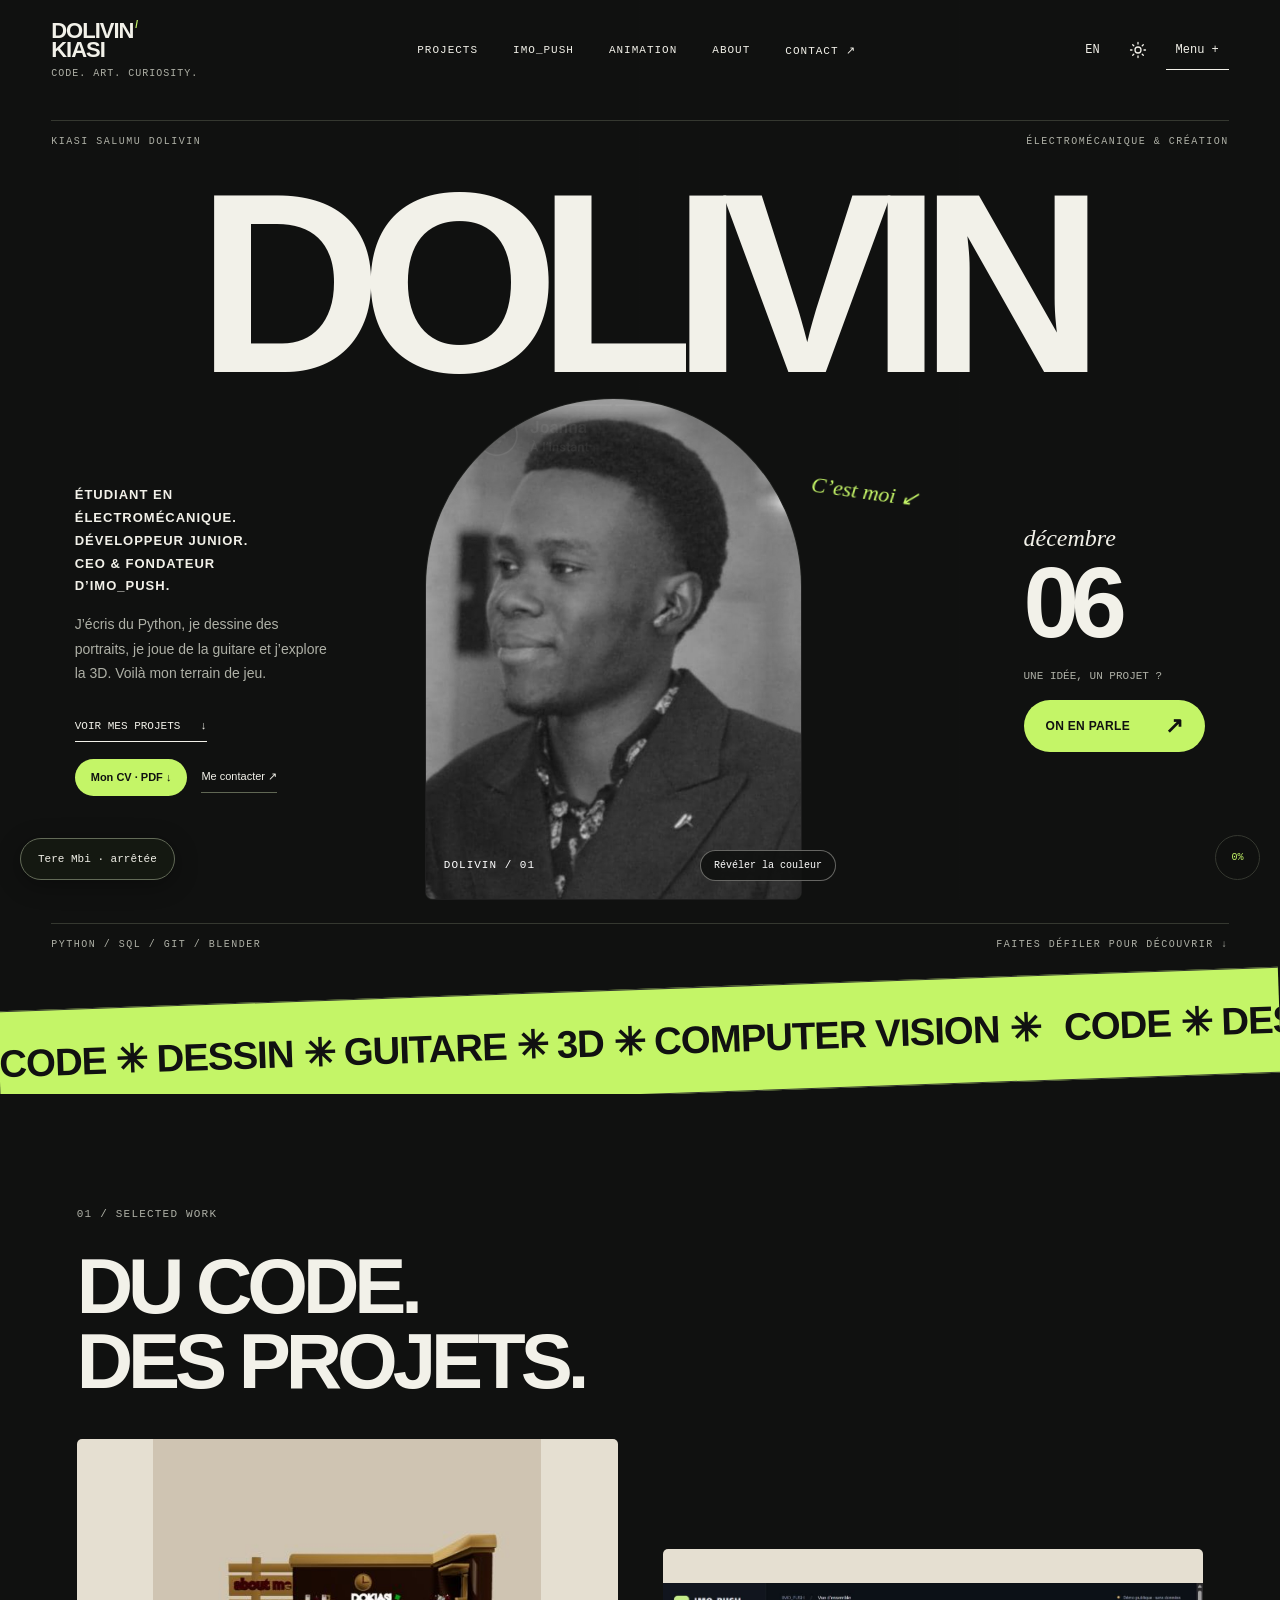
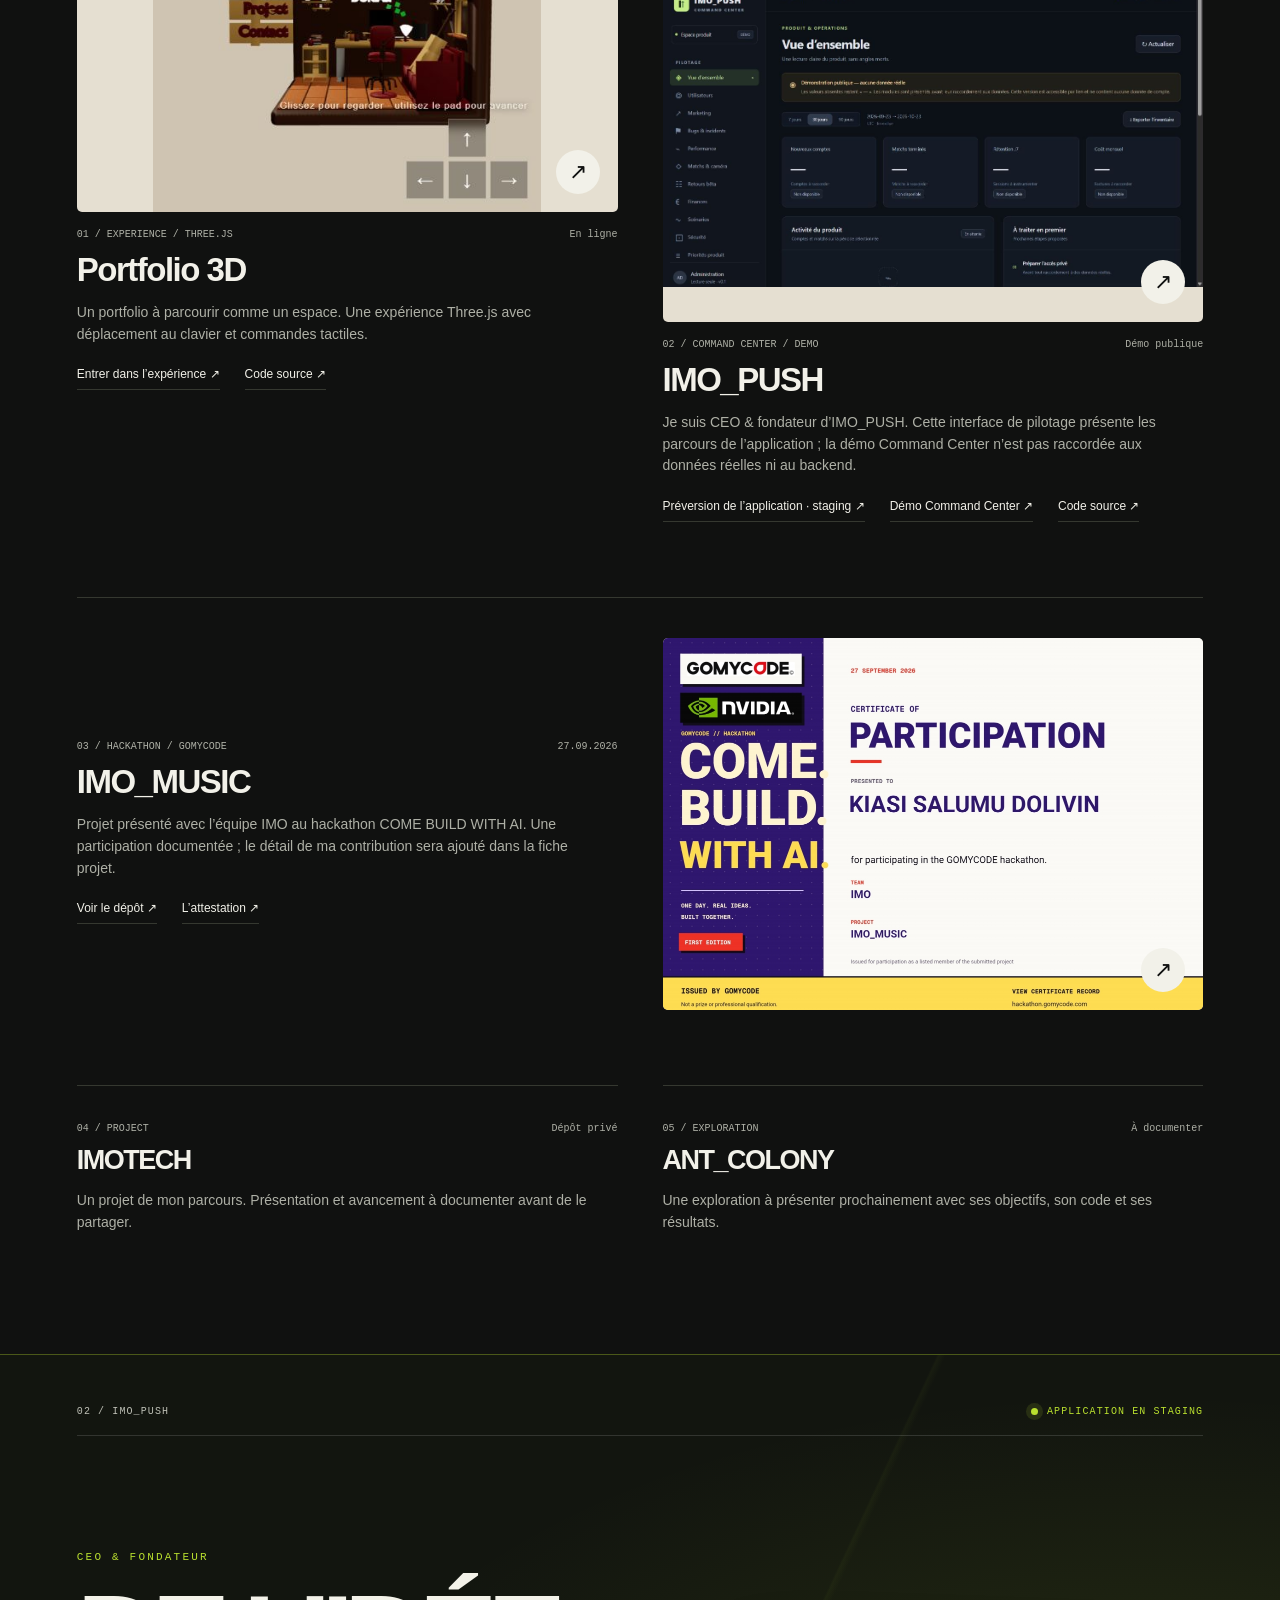
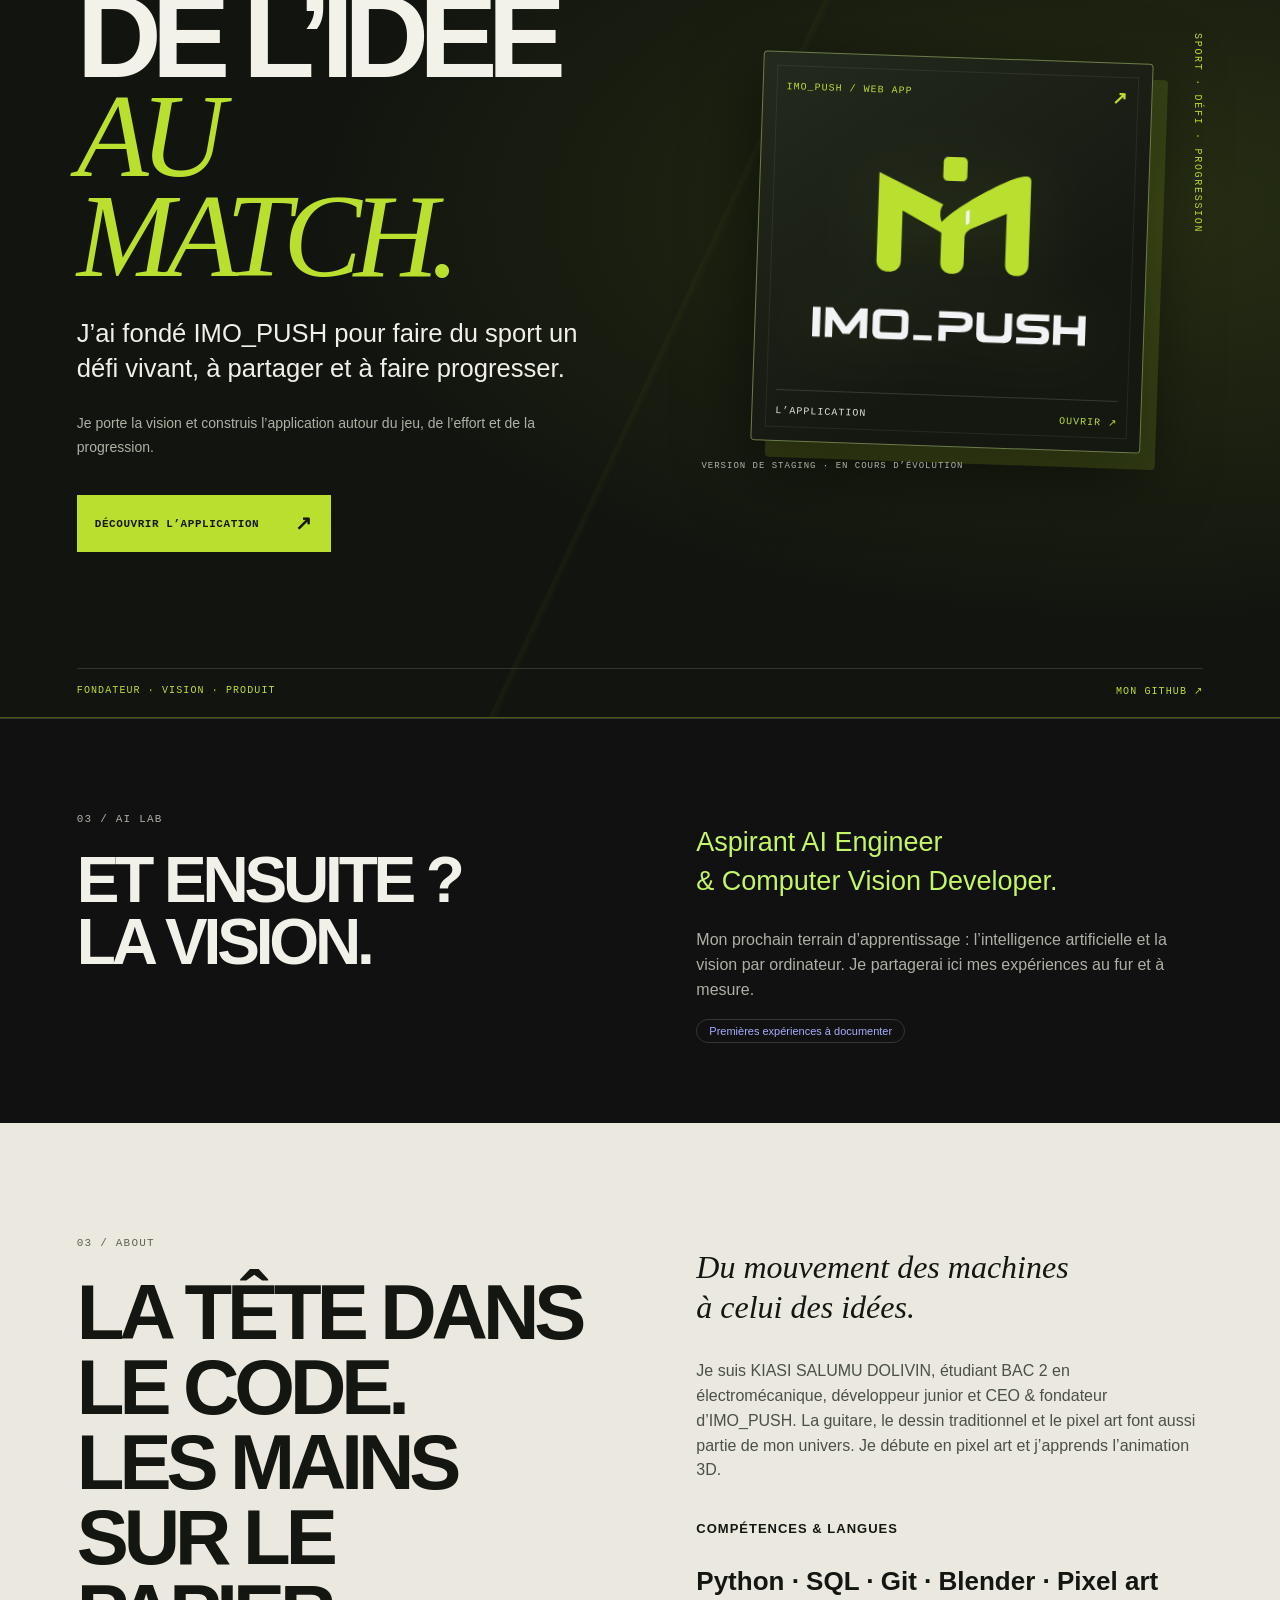
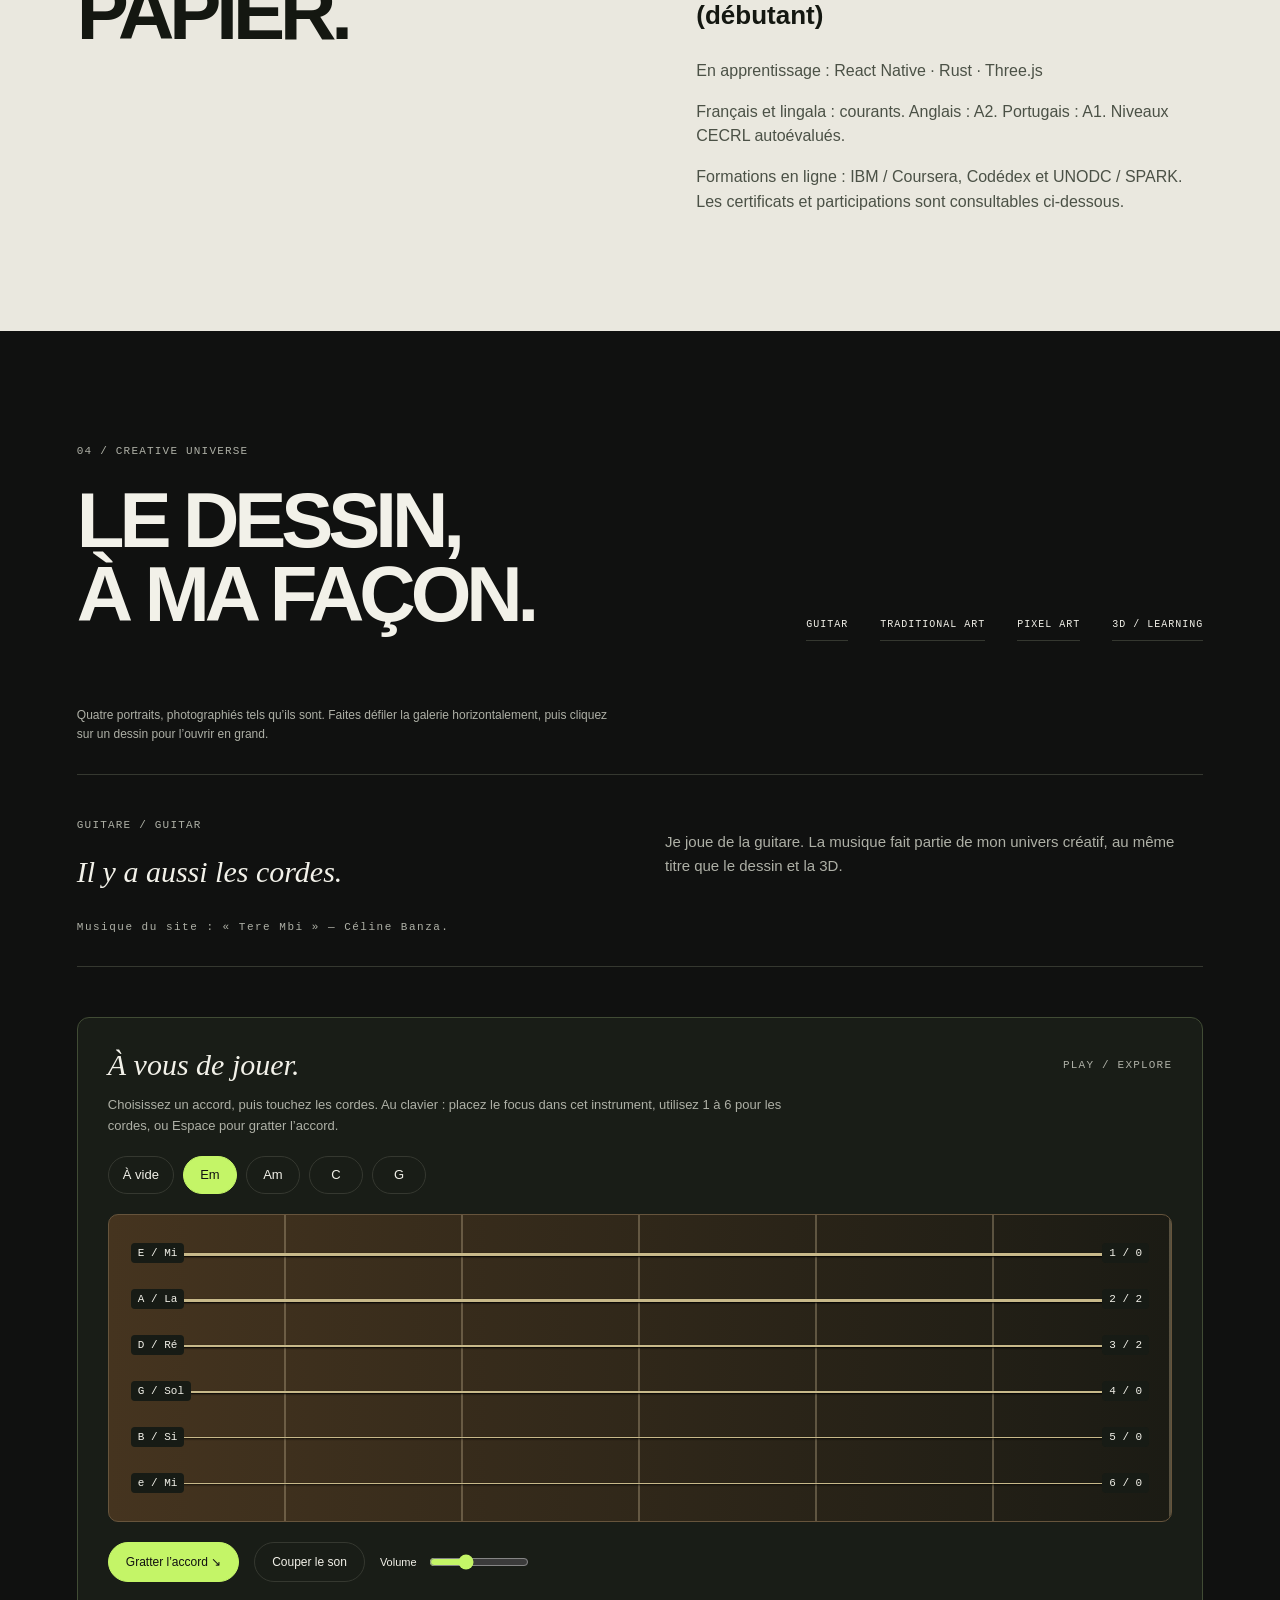
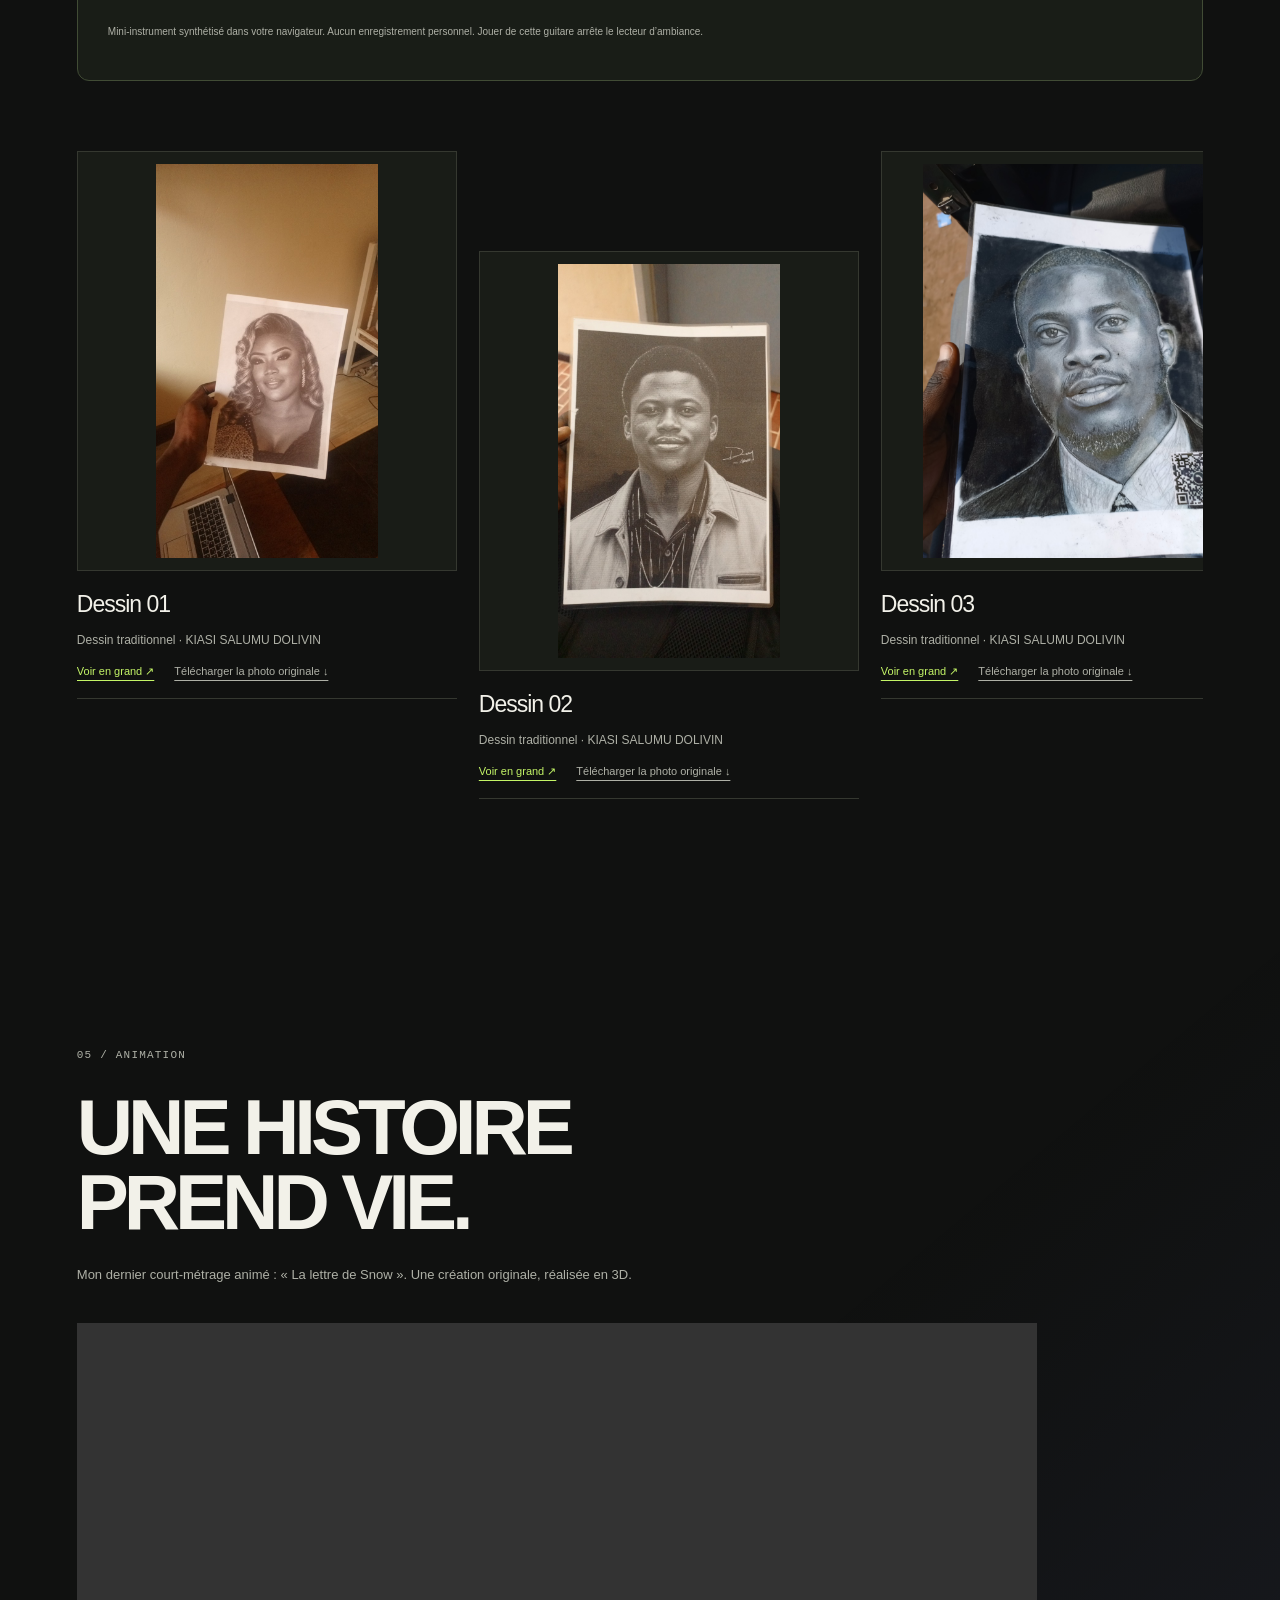
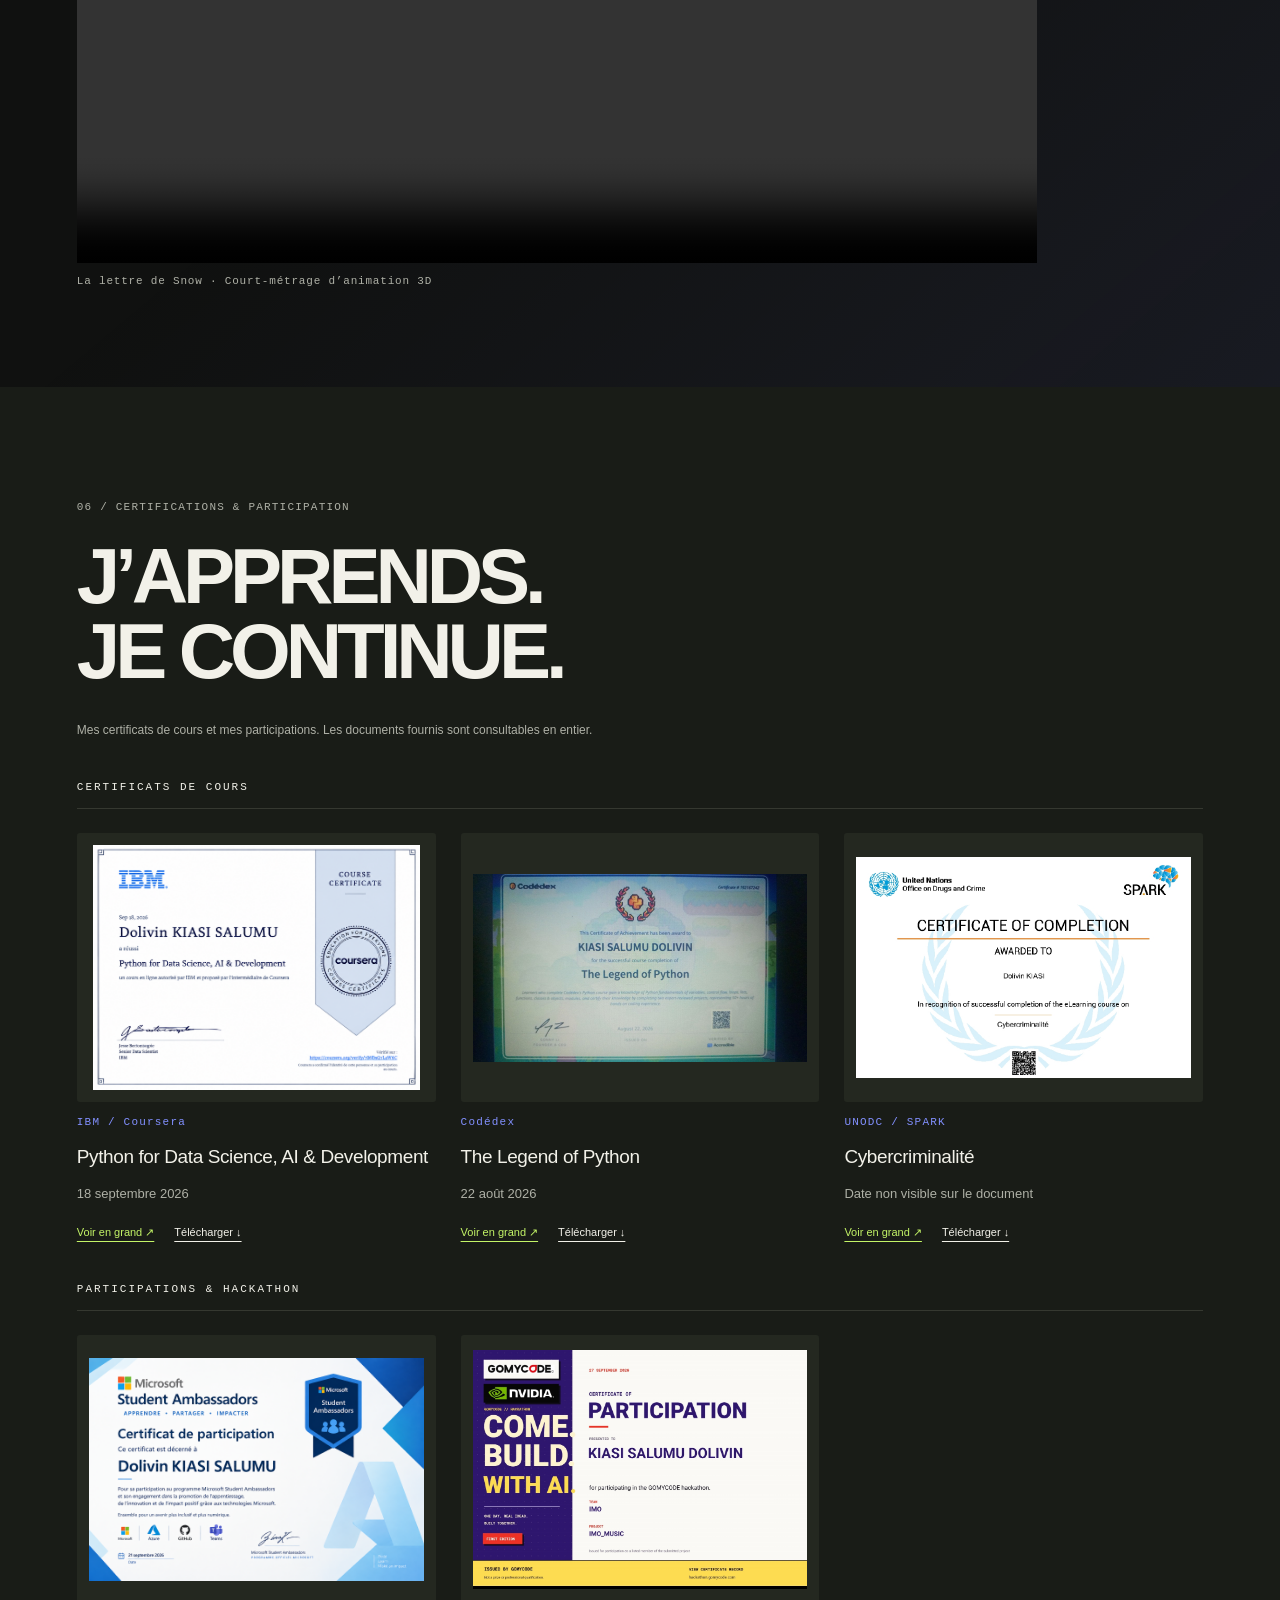
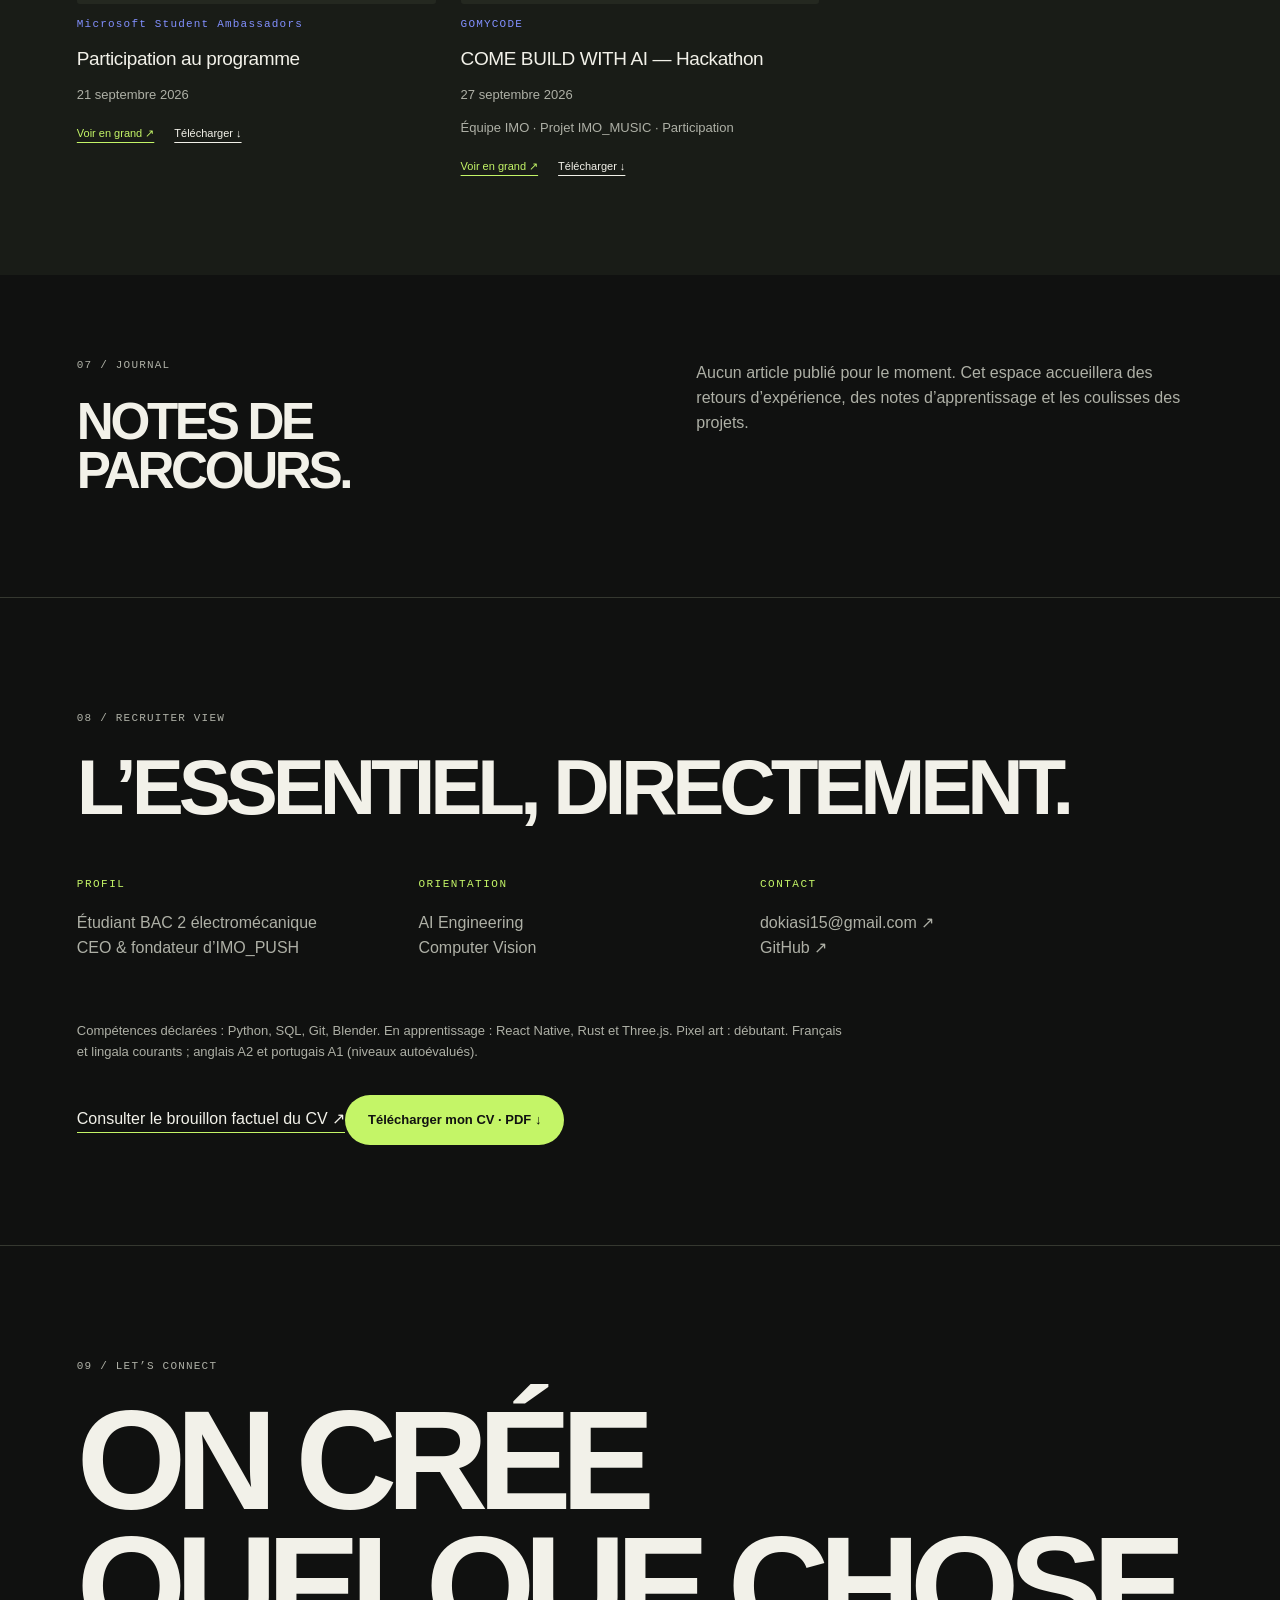
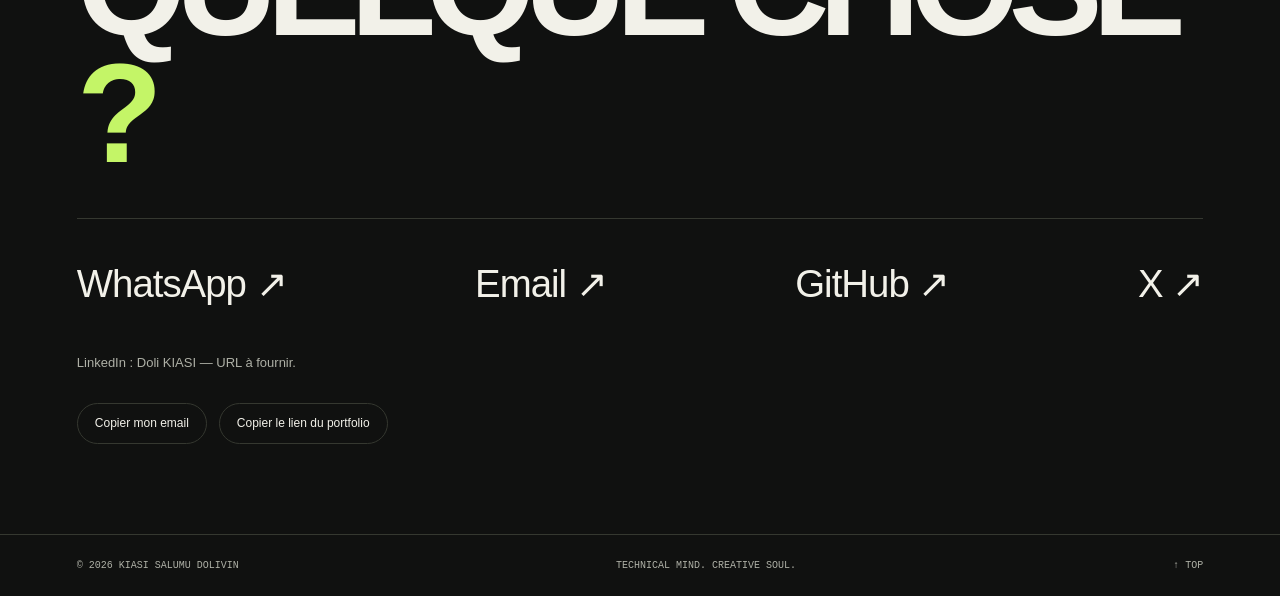
==== commit ce66c49a: "Actualiser le script de compétences" ====
--- a/index.html
+++ b/index.html
@@ -11,7 +11,7 @@
 <section id="certifications"><p class="eyebrow">06 / CERTIFICATIONS & PARTICIPATION</p><h2 data-fr="J’APPRENDS.<br>JE CONTINUE." data-en="LEARNING.<br>STILL GOING."></h2><p class="note" data-fr="Titres communiqués par l’auteur ; fichiers originaux indisponibles dans cette session. Les dates, identifiants et justificatifs restent à intégrer." data-en="Titles supplied by the author; original files are unavailable in this session. Dates, credentials and supporting documents remain to be added."></p><ul class="credentials"><li><span>IBM</span>Python for Data Science, AI & Development</li><li><span>CODÉDEX</span>Legend of Python</li><li><span>UNODC / SPARK</span><span data-fr="Cybercriminalité" data-en="Cybercrime"></span></li><li><span>MICROSOFT STUDENT AMBASSADORS</span><span data-fr="Participation" data-en="Participation"></span></li><li><span>GOMYCODE</span>COME BUILD WITH AI — <span data-fr="participation" data-en="participation"></span></li></ul></section>
 <section id="journal" class="split"><div><p class="eyebrow">07 / JOURNAL</p><h2 data-fr="Notes de parcours." data-en="Notes along the way."></h2></div><p data-fr="Aucun article publié pour le moment. Cet espace accueillera des retours d’expérience, des notes d’apprentissage et les coulisses des projets." data-en="No articles published yet. This space will hold project reflections, learning notes and behind-the-scenes updates."></p></section>
 <section id="recruiter" class="recruiter"><p class="eyebrow">08 / RECRUITER VIEW</p><h2 data-fr="L’essentiel, directement." data-en="The essentials, directly."></h2><div class="summary"><div><small data-fr="PROFIL" data-en="PROFILE"></small><p data-fr="Étudiant BAC 2 électromécanique<br>CEO & fondateur d’IMO_PUSH" data-en="Second-year electromechanics student<br>CEO & founder of IMO_PUSH"></p></div><div><small data-fr="ORIENTATION" data-en="DIRECTION"></small><p>AI Engineering<br>Computer Vision</p></div><div><small>CONTACT</small><p><a href="mailto:dokiasi15@gmail.com">dokiasi15@gmail.com ↗</a><br><a href="https://github.com/dokiasi15-lgtm">GitHub ↗</a></p></div></div><p class="note" data-fr="CV final en attente : établissement, dates de formation, localisation, compétences et niveaux vérifiables, rôle et état de chaque projet, langues et disponibilités." data-en="Final CV pending: school, education dates, location, verified skills and proficiency, project roles and status, languages and availability."></p><a class="text-link" href="CV-brouillon.html" data-fr="Consulter le brouillon factuel du CV ↗" data-en="View the factual CV draft ↗"></a></section>
-<section id="contact"><p class="eyebrow">09 / LET’S CONNECT</p><h2 data-fr="ON CRÉE<br>QUELQUE CHOSE<span> ?</span>" data-en="LET’S BUILD<br>SOMETHING<span>.</span>"></h2><div class="contact-links"><a href="https://wa.me/243893905133">WhatsApp ↗</a><a href="mailto:dokiasi15@gmail.com">Email ↗</a><a href="https://github.com/dokiasi15-lgtm" target="_blank" rel="noopener noreferrer">GitHub ↗</a><a href="https://x.com/KiasiJohn61874" target="_blank" rel="noopener noreferrer">X ↗</a></div><p class="note" data-fr="LinkedIn : Doli KIASI — URL à fournir." data-en="LinkedIn: Doli KIASI — URL pending."></p></section></main><footer><span>© 2026 KIASI SALUMU DOLIVIN</span><span>TECHNICAL MIND. CREATIVE SOUL.</span><a href="#home">↑ TOP</a></footer><script defer src="app.js"></script><script defer src="project-links.js"></script><script defer src="portrait.js"></script><script defer src="certifications.js"></script><script defer src="art.js"></script><script defer src="profile.js"></script><div class="scroll-indicator" aria-hidden="true">0%</div><script defer src="editorial.js?v=5"></script><script defer src="music-cv.js?v=7"></script><script defer src="extras.js?v=3"></script><script defer src="guitar.js?v=1"></script></body></html>
+<section id="contact"><p class="eyebrow">09 / LET’S CONNECT</p><h2 data-fr="ON CRÉE<br>QUELQUE CHOSE<span> ?</span>" data-en="LET’S BUILD<br>SOMETHING<span>.</span>"></h2><div class="contact-links"><a href="https://wa.me/243893905133">WhatsApp ↗</a><a href="mailto:dokiasi15@gmail.com">Email ↗</a><a href="https://github.com/dokiasi15-lgtm" target="_blank" rel="noopener noreferrer">GitHub ↗</a><a href="https://x.com/KiasiJohn61874" target="_blank" rel="noopener noreferrer">X ↗</a></div><p class="note" data-fr="LinkedIn : Doli KIASI — URL à fournir." data-en="LinkedIn: Doli KIASI — URL pending."></p></section></main><footer><span>© 2026 KIASI SALUMU DOLIVIN</span><span>TECHNICAL MIND. CREATIVE SOUL.</span><a href="#home">↑ TOP</a></footer><script defer src="app.js"></script><script defer src="project-links.js"></script><script defer src="portrait.js"></script><script defer src="certifications.js"></script><script defer src="art.js"></script><script defer src="profile.js?v=2"></script><div class="scroll-indicator" aria-hidden="true">0%</div><script defer src="editorial.js?v=5"></script><script defer src="music-cv.js?v=7"></script><script defer src="extras.js?v=3"></script><script defer src="guitar.js?v=1"></script></body></html>
 
 
 
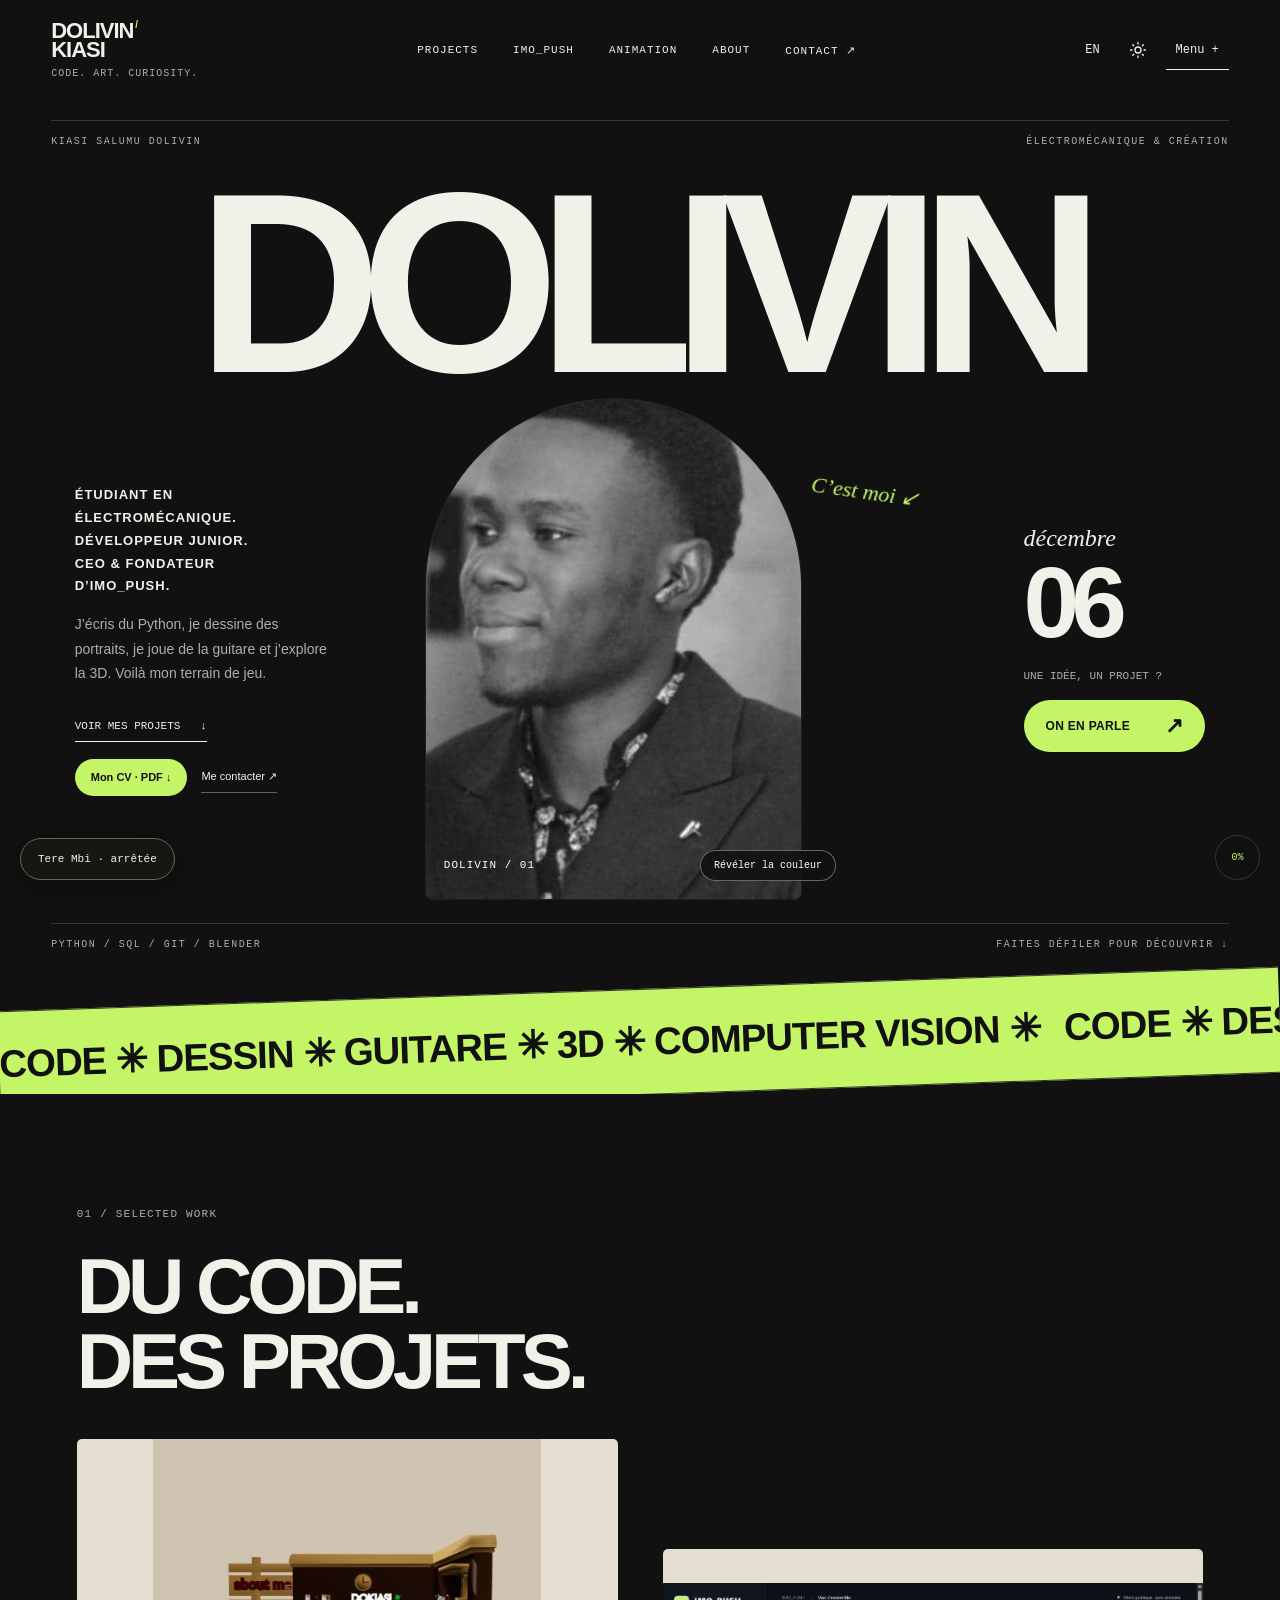
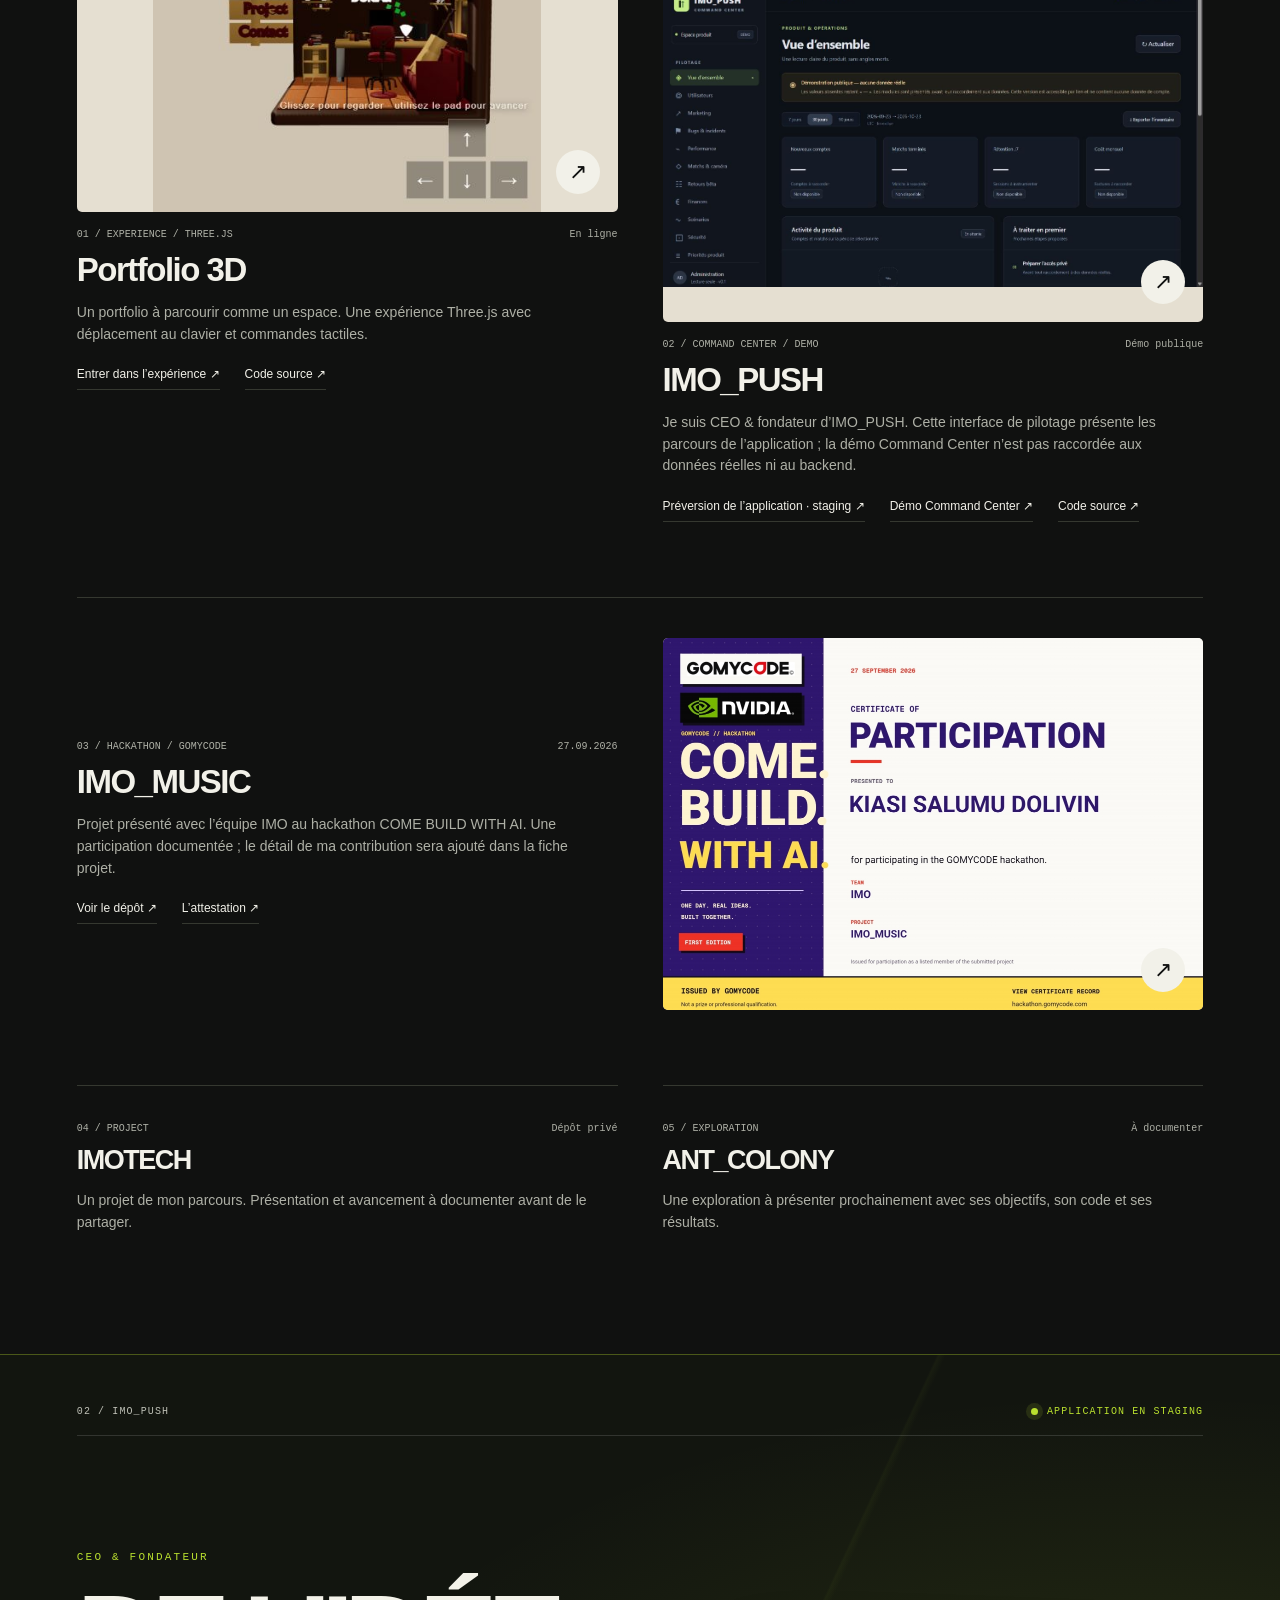
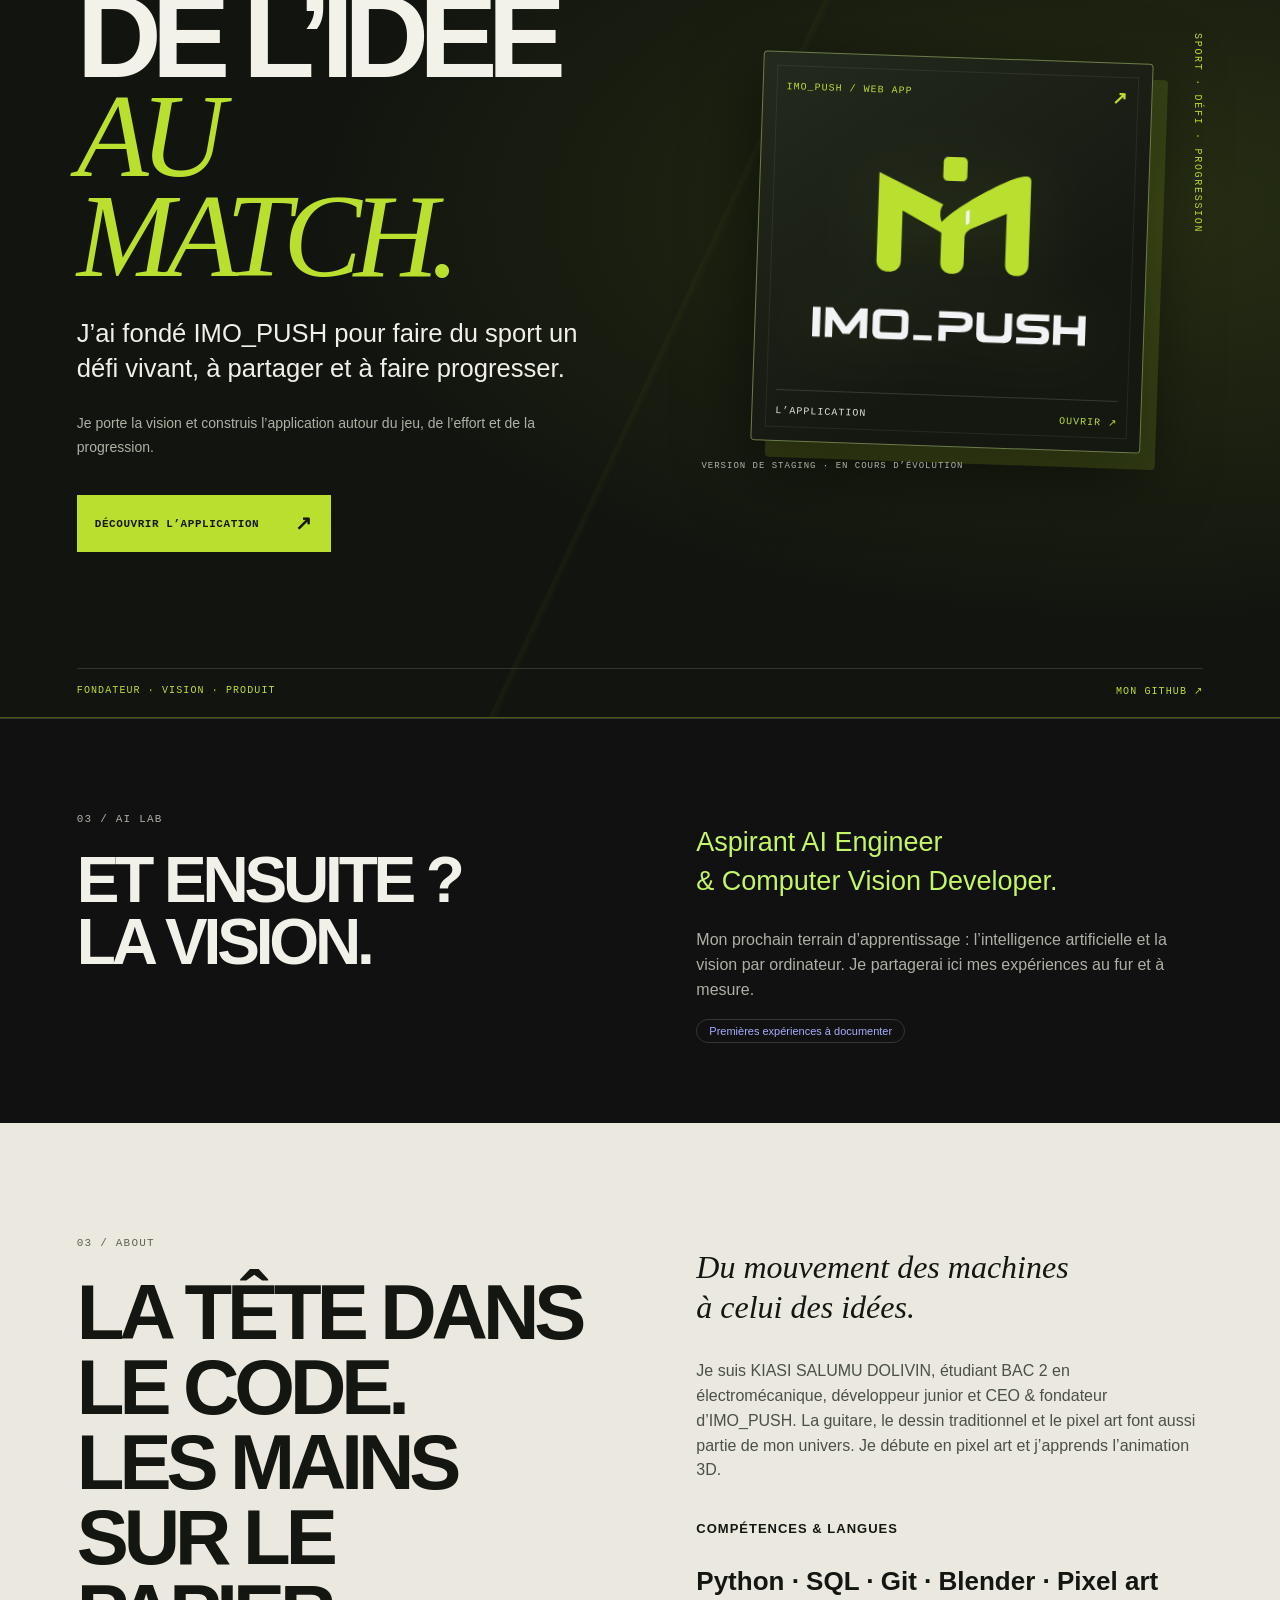
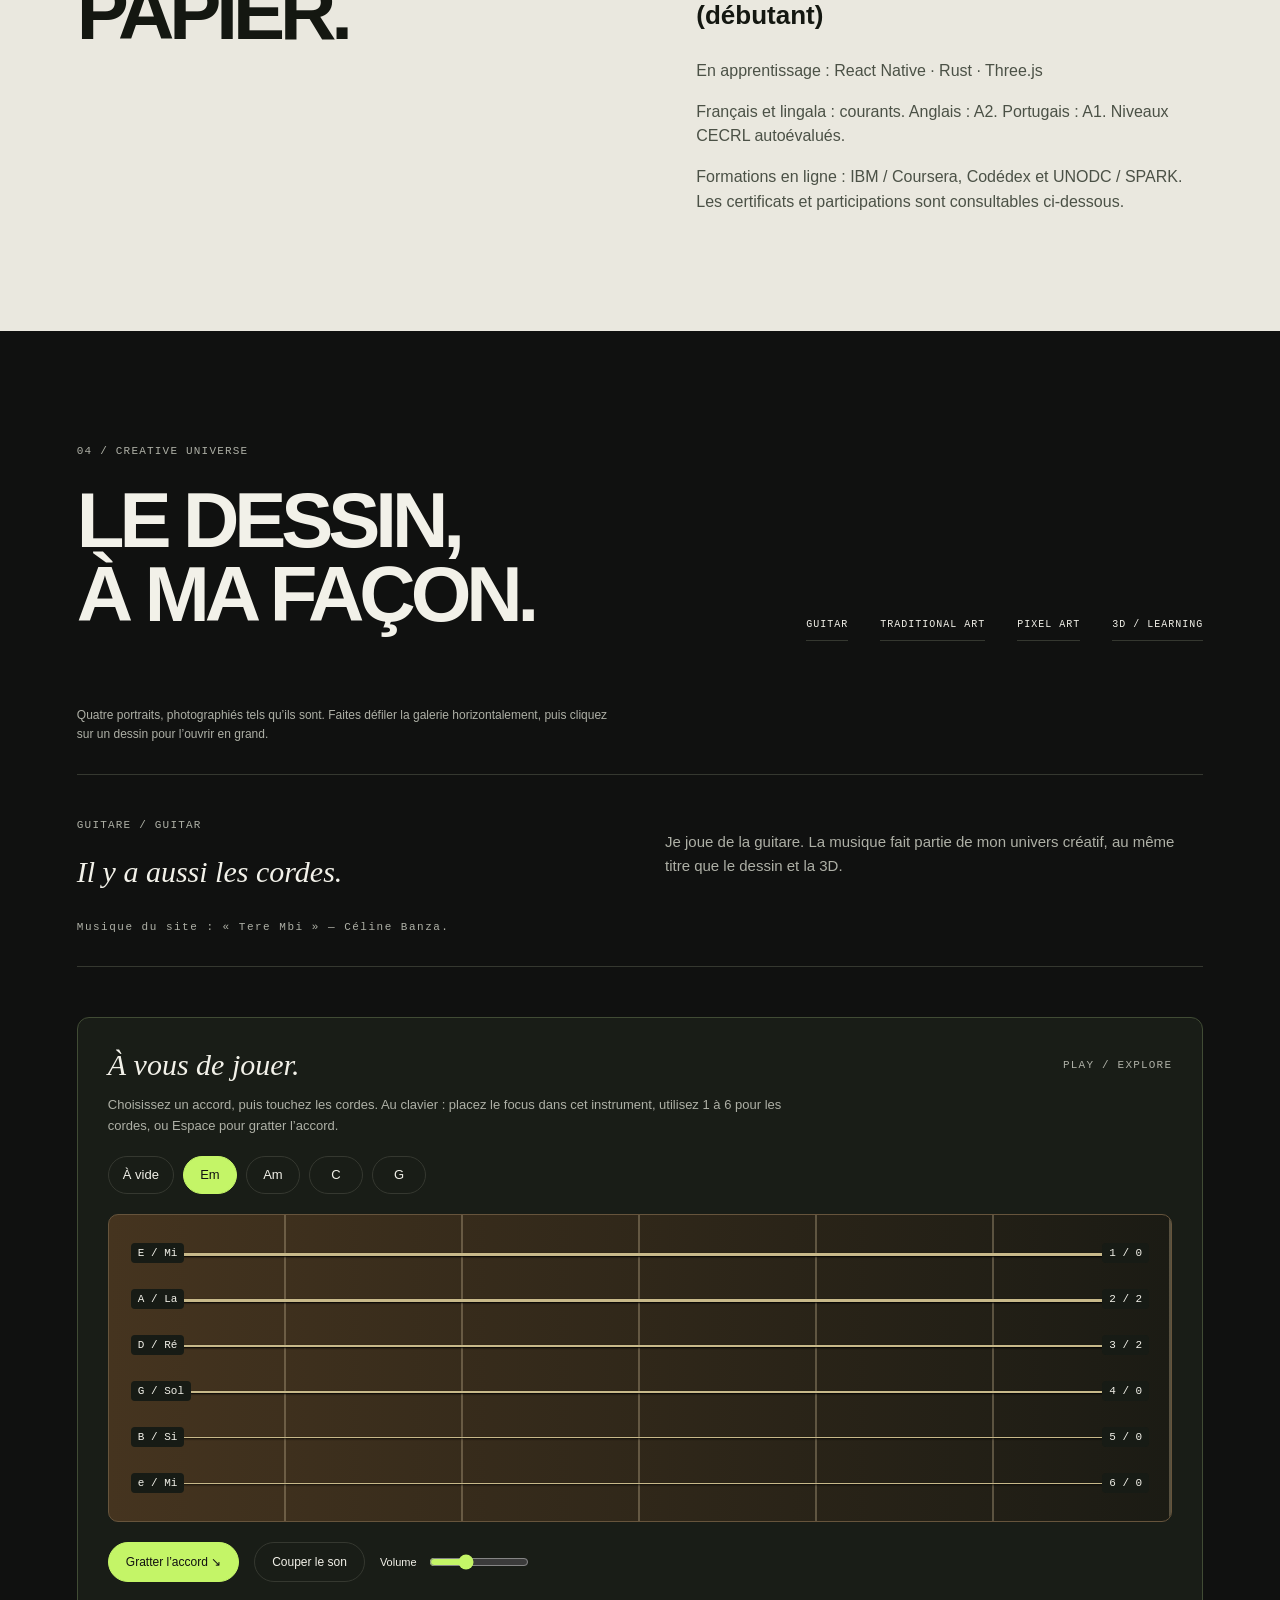
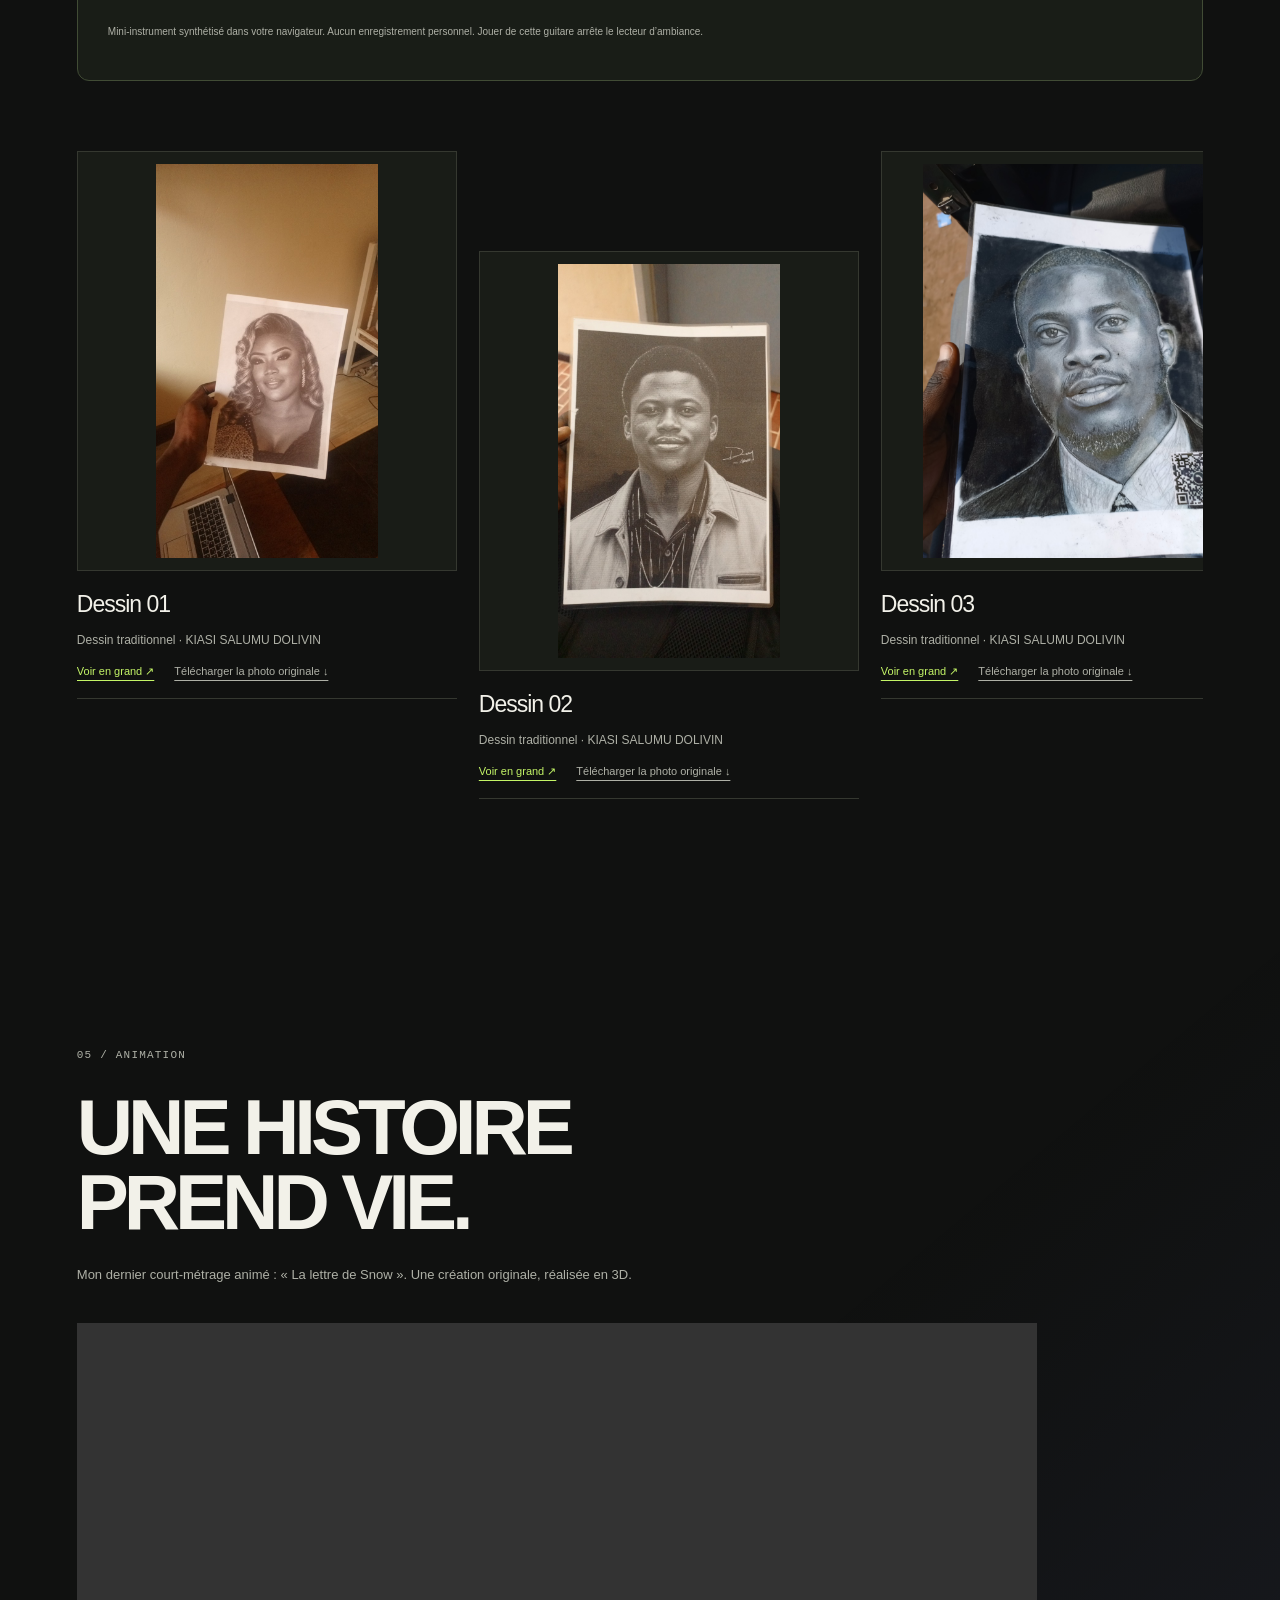
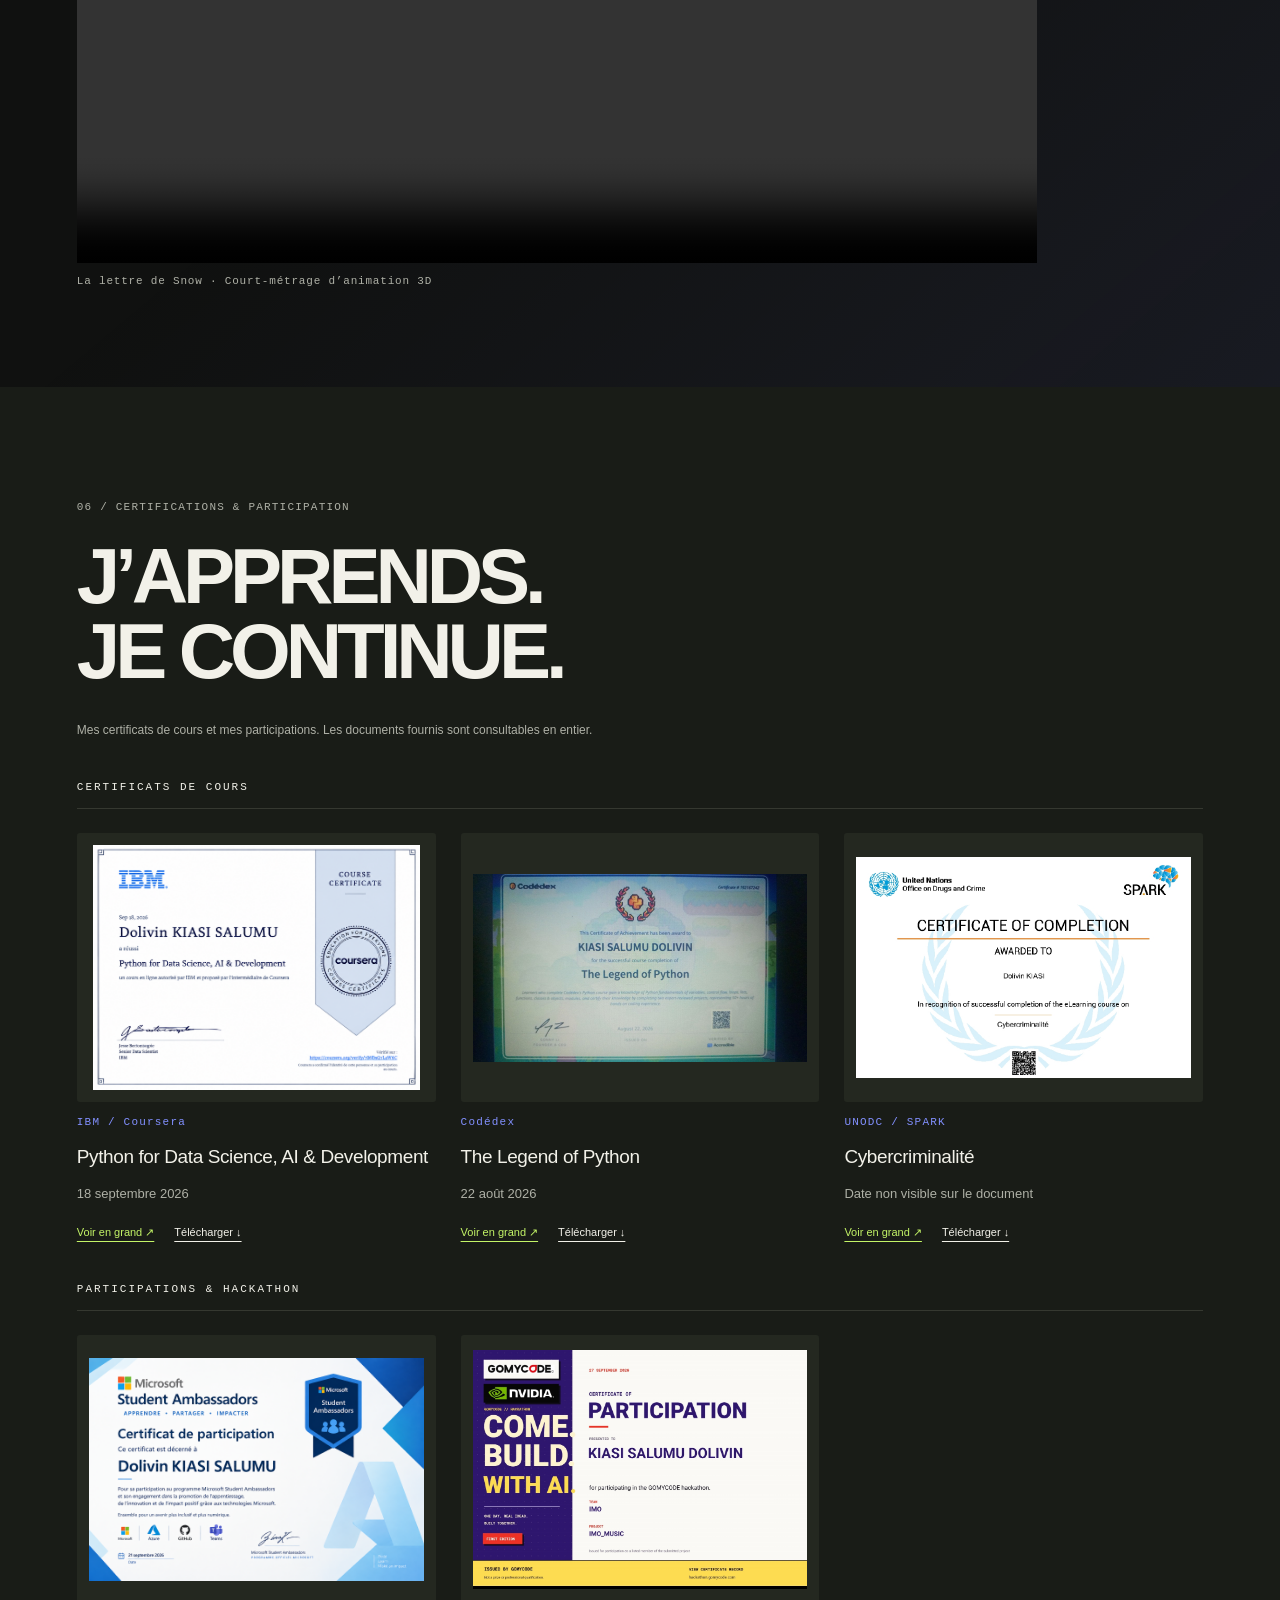
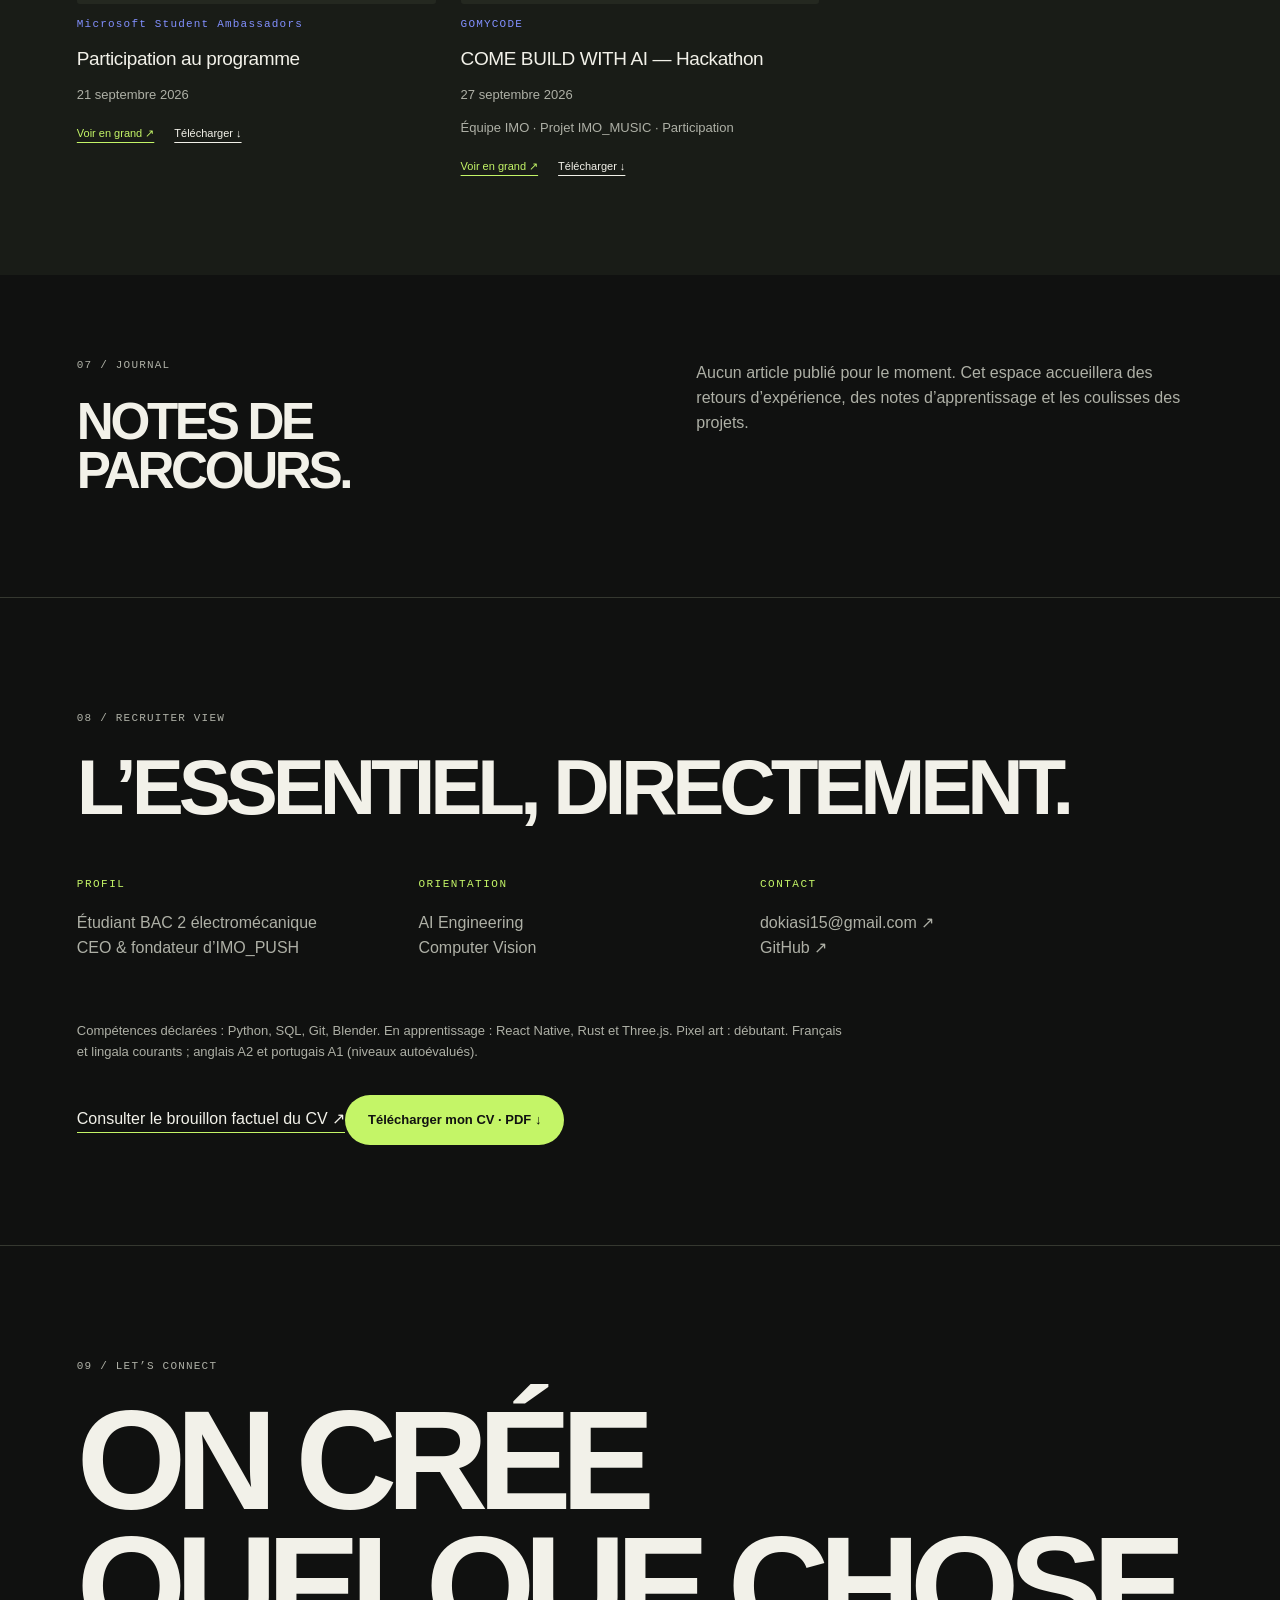
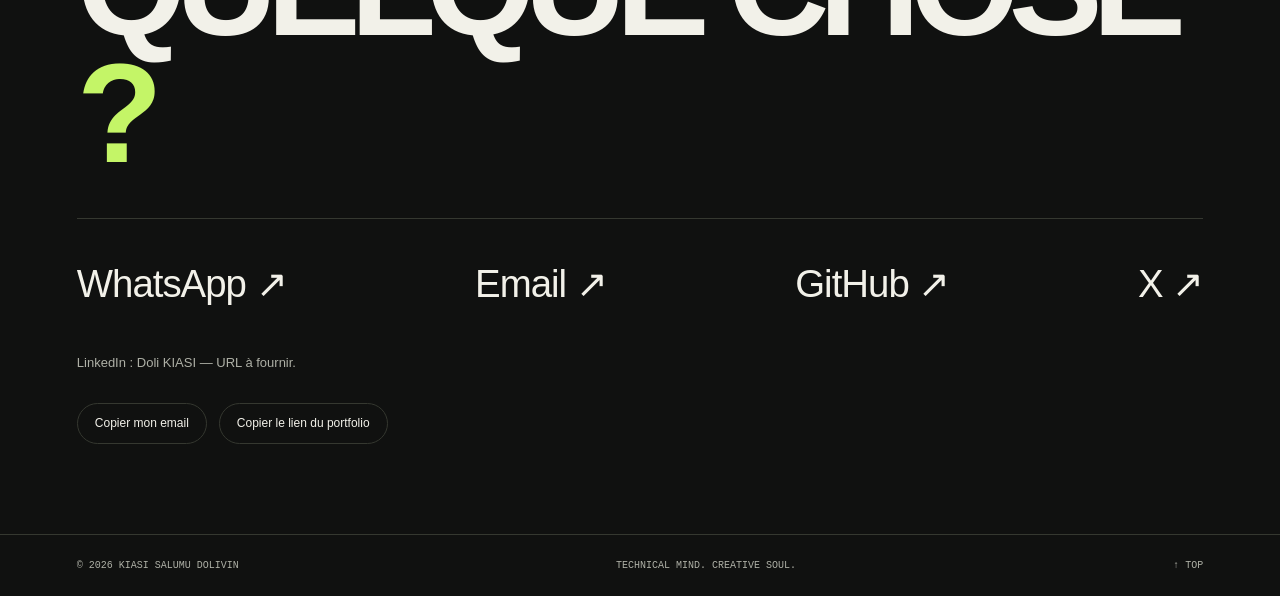
==== commit c0bb60c6: "Add cinematic profile portrait" ====
--- a/index.html
+++ b/index.html
@@ -2,7 +2,7 @@
 <html lang="fr"><head><meta charset="utf-8"><meta name="viewport" content="width=device-width,initial-scale=1"><meta name="description" content="Portfolio de KIASI SALUMU DOLIVIN — étudiant en électromécanique, développeur junior et créatif."><title>DOLIVIN — Portfolio</title><link rel="stylesheet" href="style.css"><link rel="stylesheet" href="project-links.css"><link rel="stylesheet" href="portrait.css"><link rel="stylesheet" href="certifications.css"><link rel="stylesheet" href="art.css"><link rel="stylesheet" href="editorial.css?v=4"><link rel="stylesheet" href="music-cv.css?v=2"><link rel="stylesheet" href="extras.css?v=1"><link rel="stylesheet" href="guitar.css?v=6"></head>
 <body><a class="skip" href="#main">Aller au contenu / Skip to content</a><header><a class="brand" href="#home">DOLIVIN<span> /</span><br>KIASI<em>CODE. ART. CURIOSITY.</em></a><nav aria-label="Navigation principale"><a href="#projects">Projects</a><a href="#founder" data-fr="IMO_PUSH" data-en="IMO_PUSH">IMO_PUSH</a><a href="#animation" data-fr="Animation" data-en="Animation">Animation</a><a href="#about">About</a><a href="#contact">Contact ↗</a></nav><div class="tools"><button id="lang" aria-label="Switch to English">EN</button><button id="theme-toggle" type="button" aria-label="Passer au thème clair" title="Changer de thème"></button><button id="menu" aria-expanded="false" aria-controls="allnav">Menu +</button></div></header>
 <nav id="allnav" hidden aria-label="Toutes les rubriques"><a href="#home">Home</a><a href="#projects">Projects</a><a href="#founder" data-fr="IMO_PUSH / Fondateur" data-en="IMO_PUSH / Founder">IMO_PUSH / Fondateur</a><a href="#animation" data-fr="Animation" data-en="Animation">Animation</a><a href="#ai">AI Lab</a><a href="#about">About</a><a href="#creative">Creative Universe</a><a href="#certifications">Certifications</a><a href="#journal">Journal</a><a href="#contact">Contact</a><a href="#recruiter">Recruiter View</a></nav>
-<main id="main"><section id="home" class="hero"><div class="hero-topline"><span>KIASI SALUMU DOLIVIN</span><span data-fr="ÉLECTROMÉCANIQUE & CRÉATION" data-en="ELECTROMECHANICS & CREATION"></span></div><h1>DOLIVIN</h1><div class="hero-stage"><div class="hero-manifesto"><p class="role" data-fr="Étudiant en électromécanique.<br>Développeur junior.<br>CEO & fondateur d’IMO_PUSH." data-en="Electromechanics student.<br>Junior developer.<br>CEO & founder of IMO_PUSH."></p><p data-fr="J’écris du Python, je dessine des portraits et j’explore la 3D. Voilà mon terrain de jeu." data-en="I write Python, draw portraits and explore 3D. Welcome to my playground."></p><a class="mini-link" href="#projects" data-fr="VOIR MES PROJETS <span>↓</span>" data-en="EXPLORE MY WORK <span>↓</span>"></a></div><figure class="portrait"><span class="portrait-scribble" aria-hidden="true">C’est moi ↙</span><a class="portrait-frame" href="portrait-original.jpg" target="_blank" rel="noopener noreferrer" aria-label="Portrait original de KIASI SALUMU DOLIVIN"><img src="portrait-original.jpg" alt="KIASI SALUMU DOLIVIN en veste sombre." width="1080" height="2009" fetchpriority="high" decoding="async"></a><figcaption><span class="portrait-label">DOLIVIN / 01</span><button id="portrait-toggle" type="button" aria-pressed="false">Révéler la couleur</button></figcaption></figure><div class="hero-connect"><p class="month"></p><p class="day"></p><p class="connect-label" data-fr="UNE IDÉE, UN PROJET ?" data-en="AN IDEA, A PROJECT?"></p><a class="round-link" href="https://wa.me/243893905133"><span data-fr="ON EN PARLE" data-en="LET’S TALK"></span><b>↗</b></a></div></div><div class="hero-foot"><span>PYTHON / SQL / GIT / BLENDER</span><span data-fr="FAITES DÉFILER POUR DÉCOUVRIR ↓" data-en="SCROLL TO EXPLORE ↓"></span></div><div class="ribbon" aria-hidden="true"><div class="ribbon-track"><span>CODE ✳ DESSIN ✳ GUITARE ✳ 3D ✳ COMPUTER VISION ✳ </span><span>CODE ✳ DESSIN ✳ GUITARE ✳ 3D ✳ COMPUTER VISION ✳ </span><span>CODE ✳ DESSIN ✳ GUITARE ✳ 3D ✳ COMPUTER VISION ✳ </span><span>CODE ✳ DESSIN ✳ GUITARE ✳ 3D ✳ COMPUTER VISION ✳ </span></div></div></section>
+<main id="main"><section id="home" class="hero"><div class="hero-topline"><span>KIASI SALUMU DOLIVIN</span><span data-fr="ÉLECTROMÉCANIQUE & CRÉATION" data-en="ELECTROMECHANICS & CREATION"></span></div><h1>DOLIVIN</h1><div class="hero-stage"><div class="hero-manifesto"><p class="role" data-fr="Étudiant en électromécanique.<br>Développeur junior.<br>CEO & fondateur d’IMO_PUSH." data-en="Electromechanics student.<br>Junior developer.<br>CEO & founder of IMO_PUSH."></p><p data-fr="J’écris du Python, je dessine des portraits et j’explore la 3D. Voilà mon terrain de jeu." data-en="I write Python, draw portraits and explore 3D. Welcome to my playground."></p><a class="mini-link" href="#projects" data-fr="VOIR MES PROJETS <span>↓</span>" data-en="EXPLORE MY WORK <span>↓</span>"></a></div><figure class="portrait"><span class="portrait-scribble" aria-hidden="true">C’est moi ↙</span><a class="portrait-frame" href="portrait-original.jpg" target="_blank" rel="noopener noreferrer" aria-label="Portrait original de KIASI SALUMU DOLIVIN"><img src="portrait-cinematique.jpg" alt="KIASI SALUMU DOLIVIN en veste sombre." width="924" height="1232" fetchpriority="high" decoding="async"></a><figcaption><span class="portrait-label">DOLIVIN / 01</span><button id="portrait-toggle" type="button" aria-pressed="false">Révéler la couleur</button></figcaption></figure><div class="hero-connect"><p class="month"></p><p class="day"></p><p class="connect-label" data-fr="UNE IDÉE, UN PROJET ?" data-en="AN IDEA, A PROJECT?"></p><a class="round-link" href="https://wa.me/243893905133"><span data-fr="ON EN PARLE" data-en="LET’S TALK"></span><b>↗</b></a></div></div><div class="hero-foot"><span>PYTHON / SQL / GIT / BLENDER</span><span data-fr="FAITES DÉFILER POUR DÉCOUVRIR ↓" data-en="SCROLL TO EXPLORE ↓"></span></div><div class="ribbon" aria-hidden="true"><div class="ribbon-track"><span>CODE ✳ DESSIN ✳ GUITARE ✳ 3D ✳ COMPUTER VISION ✳ </span><span>CODE ✳ DESSIN ✳ GUITARE ✳ 3D ✳ COMPUTER VISION ✳ </span><span>CODE ✳ DESSIN ✳ GUITARE ✳ 3D ✳ COMPUTER VISION ✳ </span><span>CODE ✳ DESSIN ✳ GUITARE ✳ 3D ✳ COMPUTER VISION ✳ </span></div></div></section>
 <section id="projects"><div class="section-head"><p class="eyebrow">01 / SELECTED WORK</p><h2 data-fr="DU CODE.<br>DES PROJETS." data-en="SOME CODE.<br>SOME WORK."></h2></div><p class="note" data-fr="Les projets ci-dessous ont été déclarés par leur auteur. Leur avancement, les technologies utilisées et les livrables restent à confirmer." data-en="The projects below were reported by their author. Progress, technologies and deliverables still need confirmation."></p><div id="project-list"></div></section>
 <section id="founder" class="founder-section"><div class="founder-topline"><span class="founder-index">02 / IMO_PUSH</span><span class="founder-status"><i aria-hidden="true"></i><span data-fr="APPLICATION EN STAGING" data-en="APPLICATION IN STAGING">APPLICATION EN STAGING</span></span></div><div class="founder-layout"><div class="founder-copy"><p class="founder-role" data-fr="CEO & FONDATEUR" data-en="CEO & FOUNDER">CEO & FONDATEUR</p><h2 data-fr="De l’idée<br><em>au match.</em>" data-en="From idea<br><em>to match.</em>">De l’idée<br><em>au match.</em></h2><p class="founder-lead" data-fr="J’ai fondé IMO_PUSH pour faire du sport un défi vivant, à partager et à faire progresser." data-en="I founded IMO_PUSH to make sport a living challenge: something to share and grow through.">J’ai fondé IMO_PUSH pour faire du sport un défi vivant, à partager et à faire progresser.</p><p class="founder-copy-small" data-fr="Je porte la vision et construis l’application autour du jeu, de l’effort et de la progression." data-en="I lead the vision and build the app around play, effort and progress.">Je porte la vision et construis l’application autour du jeu, de l’effort et de la progression.</p><a class="founder-app-link" href="https://imo-push-staging.pages.dev/" target="_blank" rel="noopener noreferrer"><span data-fr="DÉCOUVRIR L’APPLICATION" data-en="EXPLORE THE APP">DÉCOUVRIR L’APPLICATION</span><b aria-hidden="true">↗</b></a></div><div class="founder-app-wrap"><span class="founder-orbit-label" aria-hidden="true">SPORT · DÉFI · PROGRESSION</span><a class="founder-app-card" href="https://imo-push-staging.pages.dev/" target="_blank" rel="noopener noreferrer" aria-label="Ouvrir l’application IMO_PUSH"><span class="founder-app-top"><span>IMO_PUSH / WEB APP</span><b aria-hidden="true">↗</b></span><img class="founder-app-logo" src="imo-push-logo.svg" alt="Logo officiel de l’application IMO_PUSH"><span class="founder-app-bottom"><span data-fr="L’APPLICATION" data-en="THE APP">L’APPLICATION</span><span data-fr="OUVRIR ↗" data-en="OPEN ↗">OUVRIR ↗</span></span></a><span class="founder-app-note" data-fr="VERSION DE STAGING · EN COURS D’ÉVOLUTION" data-en="STAGING VERSION · IN DEVELOPMENT">VERSION DE STAGING · EN COURS D’ÉVOLUTION</span></div></div><div class="founder-bottomline"><span data-fr="FONDATEUR · VISION · PRODUIT" data-en="FOUNDER · VISION · PRODUCT">FONDATEUR · VISION · PRODUIT</span><a href="https://github.com/dokiasi15-lgtm" target="_blank" rel="noopener noreferrer" data-fr="MON GITHUB ↗" data-en="MY GITHUB ↗">MON GITHUB ↗</a></div></section><section id="ai" class="split"><div><p class="eyebrow">03 / AI LAB</p><h2 data-fr="ET ENSUITE ?<br>LA VISION." data-en="WHAT’S NEXT?<br>VISION."></h2></div><div><p class="large" data-fr="Aspirant AI Engineer<br>& Computer Vision Developer." data-en="Aspiring AI Engineer<br>& Computer Vision Developer."></p><p data-fr="Mon prochain terrain d’apprentissage : l’intelligence artificielle et la vision par ordinateur. Je partagerai ici mes expériences au fur et à mesure." data-en="My next learning ground: artificial intelligence and computer vision. I will share my experiments here as they develop."></p><span class="tag" data-fr="Premières expériences à documenter" data-en="First experiments to document"></span></div></section>
 <section id="about" class="split"><div><p class="eyebrow">03 / ABOUT</p><h2 data-fr="LA TÊTE DANS<br>LE CODE.<br>LES MAINS<br>SUR LE PAPIER." data-en="A MIND<br>FOR CODE.<br>A HAND<br>FOR DRAWING."></h2></div><div><p class="large" data-fr="Du mouvement des machines<br>à celui des idées." data-en="From the motion of machines<br>to the motion of ideas."></p><p data-fr="Je suis KIASI SALUMU DOLIVIN, étudiant BAC 2 en électromécanique, développeur junior et CEO & fondateur d’IMO_PUSH. La guitare, le dessin traditionnel et le pixel art font aussi partie de mon univers. Je débute en pixel art et j’apprends l’animation 3D." data-en="I’m KIASI SALUMU DOLIVIN, a second-year electromechanics student, junior developer, and CEO & founder of IMO_PUSH. Guitar, traditional drawing, and pixel art are part of my world. I’m a beginner in pixel art and learning 3D animation."></p></div></section>
